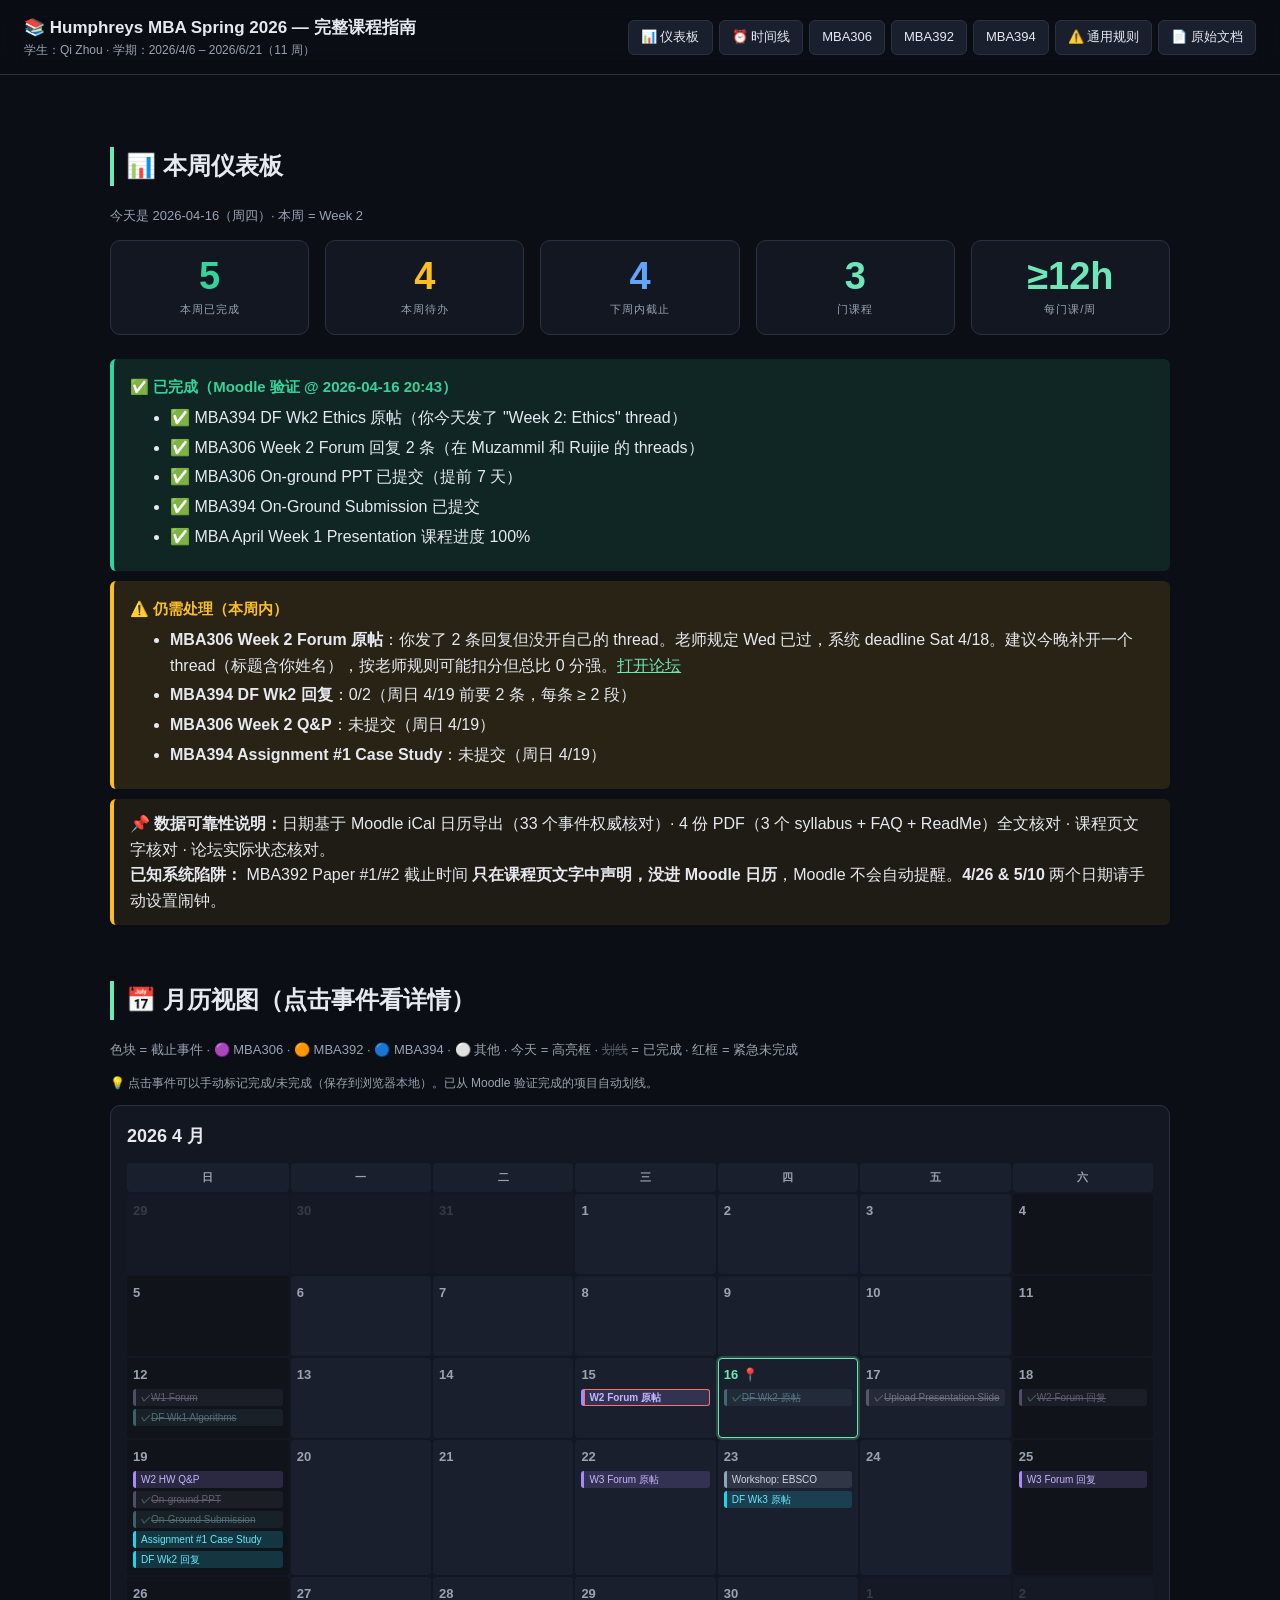
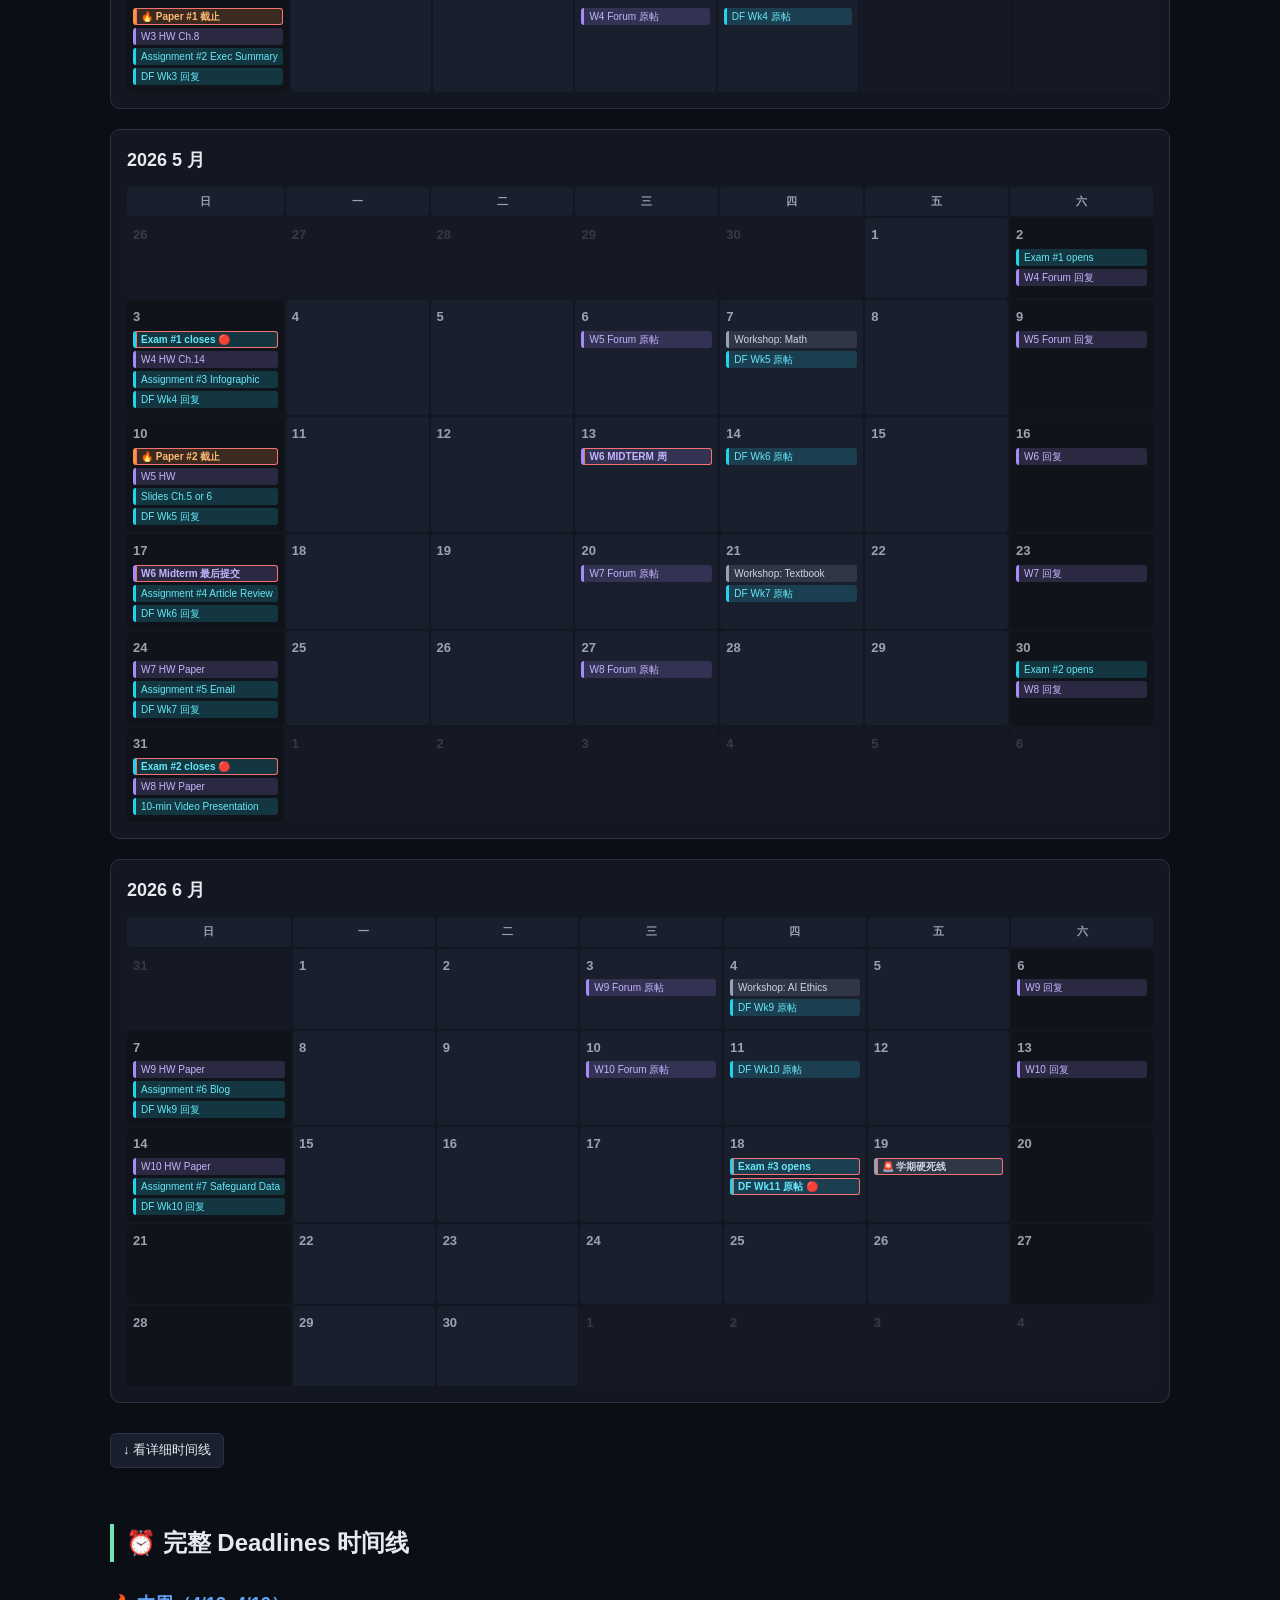
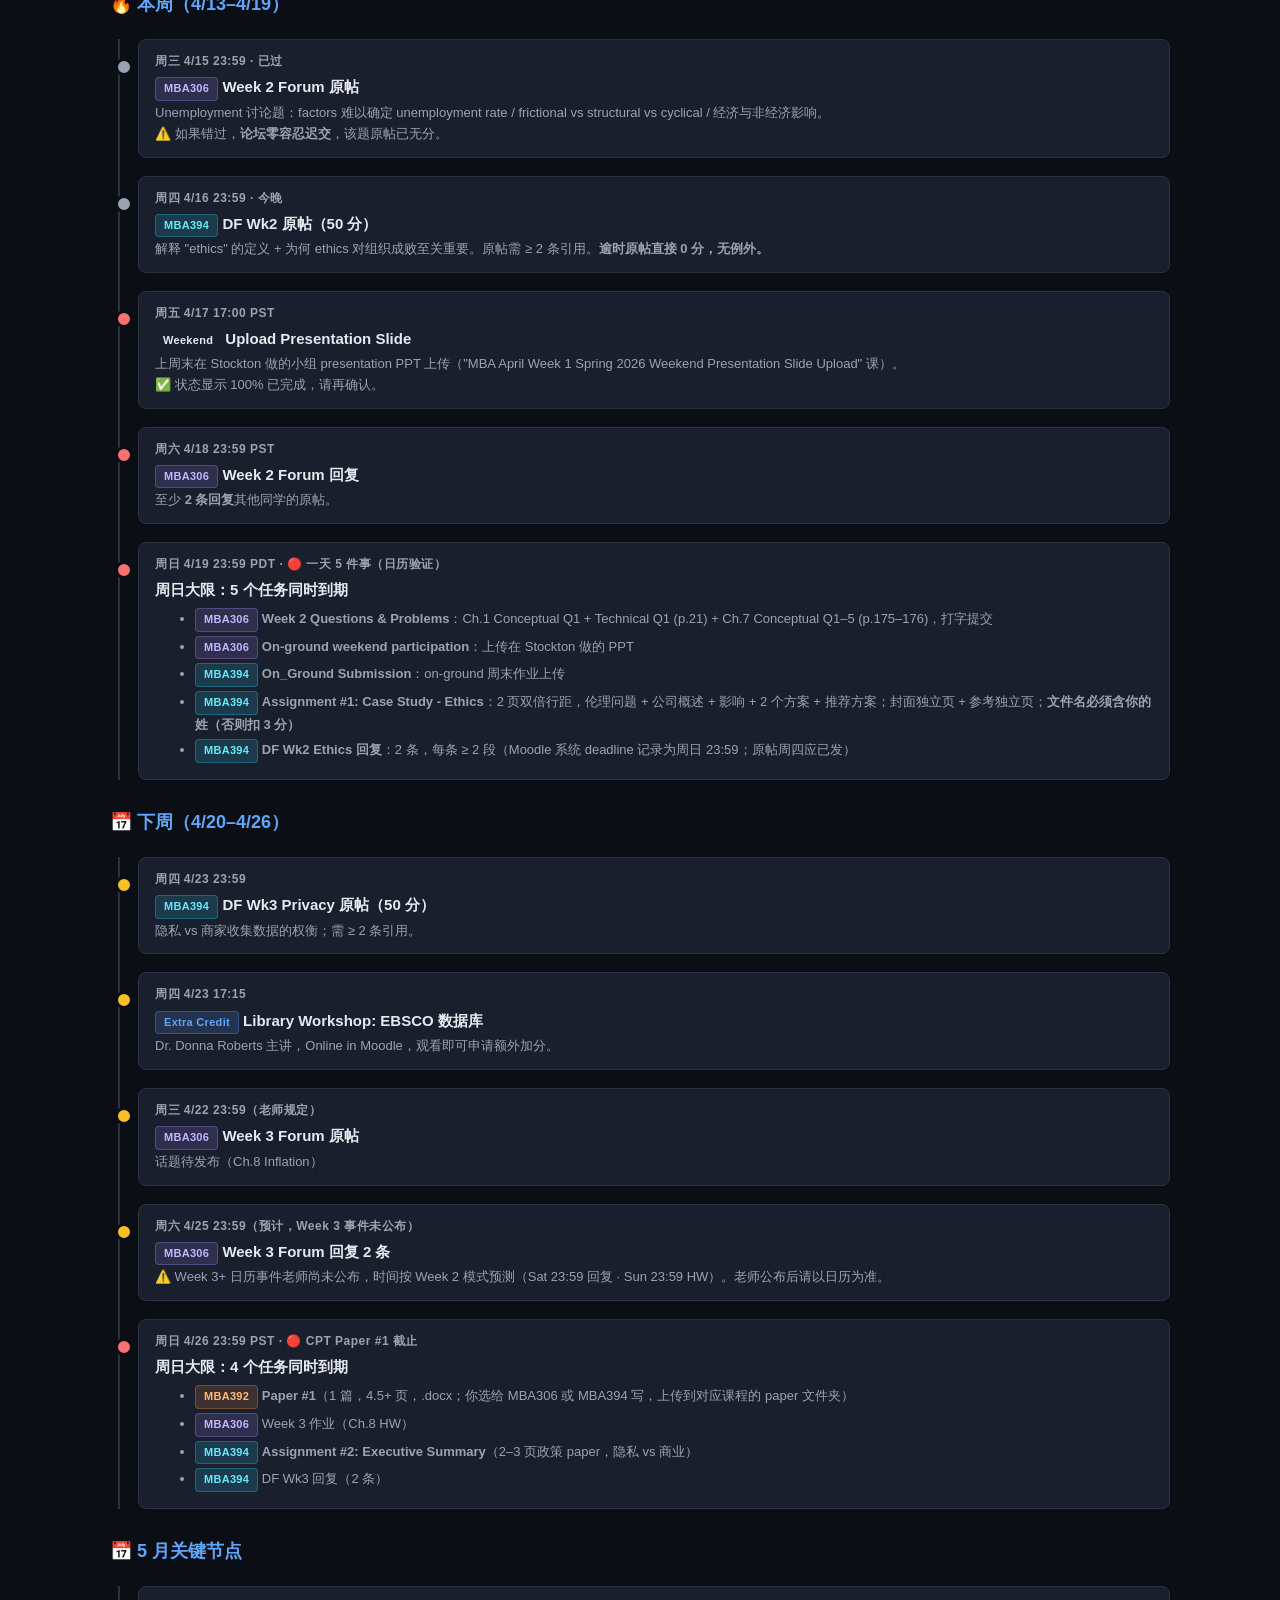
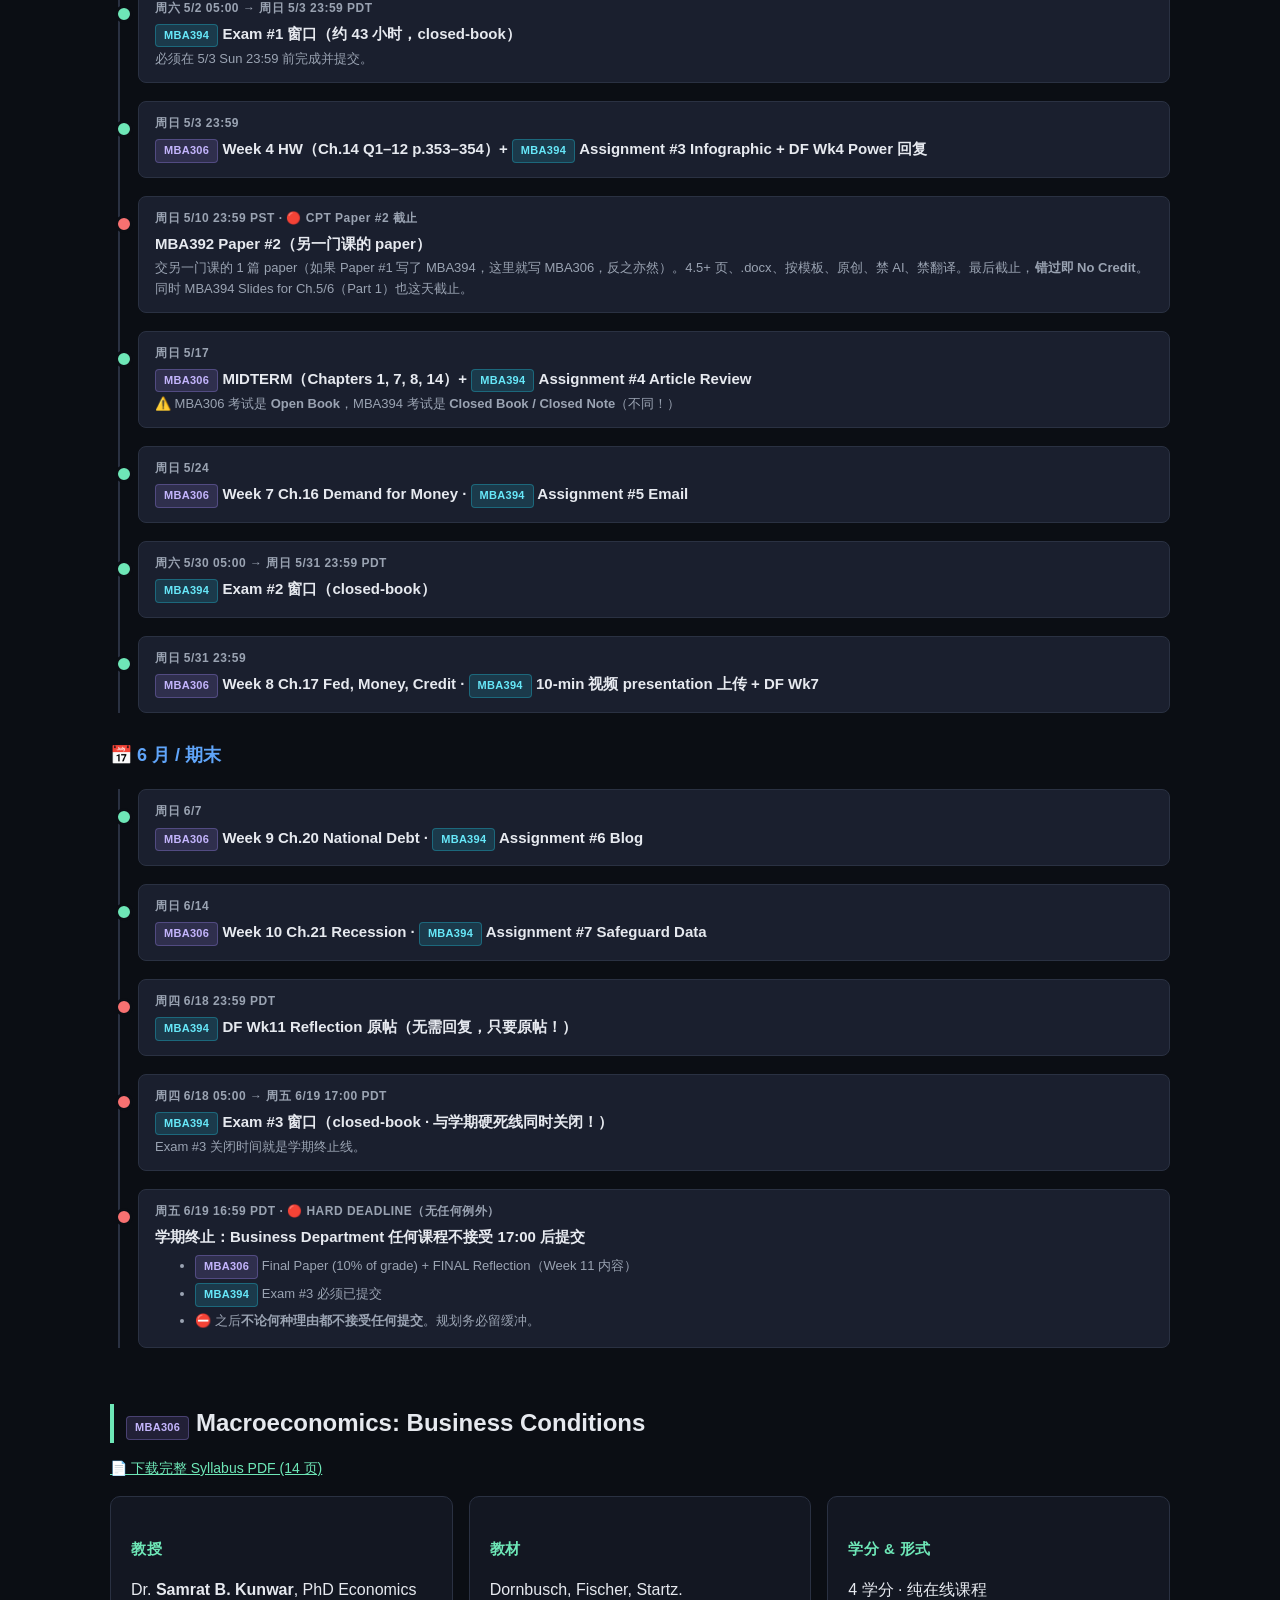
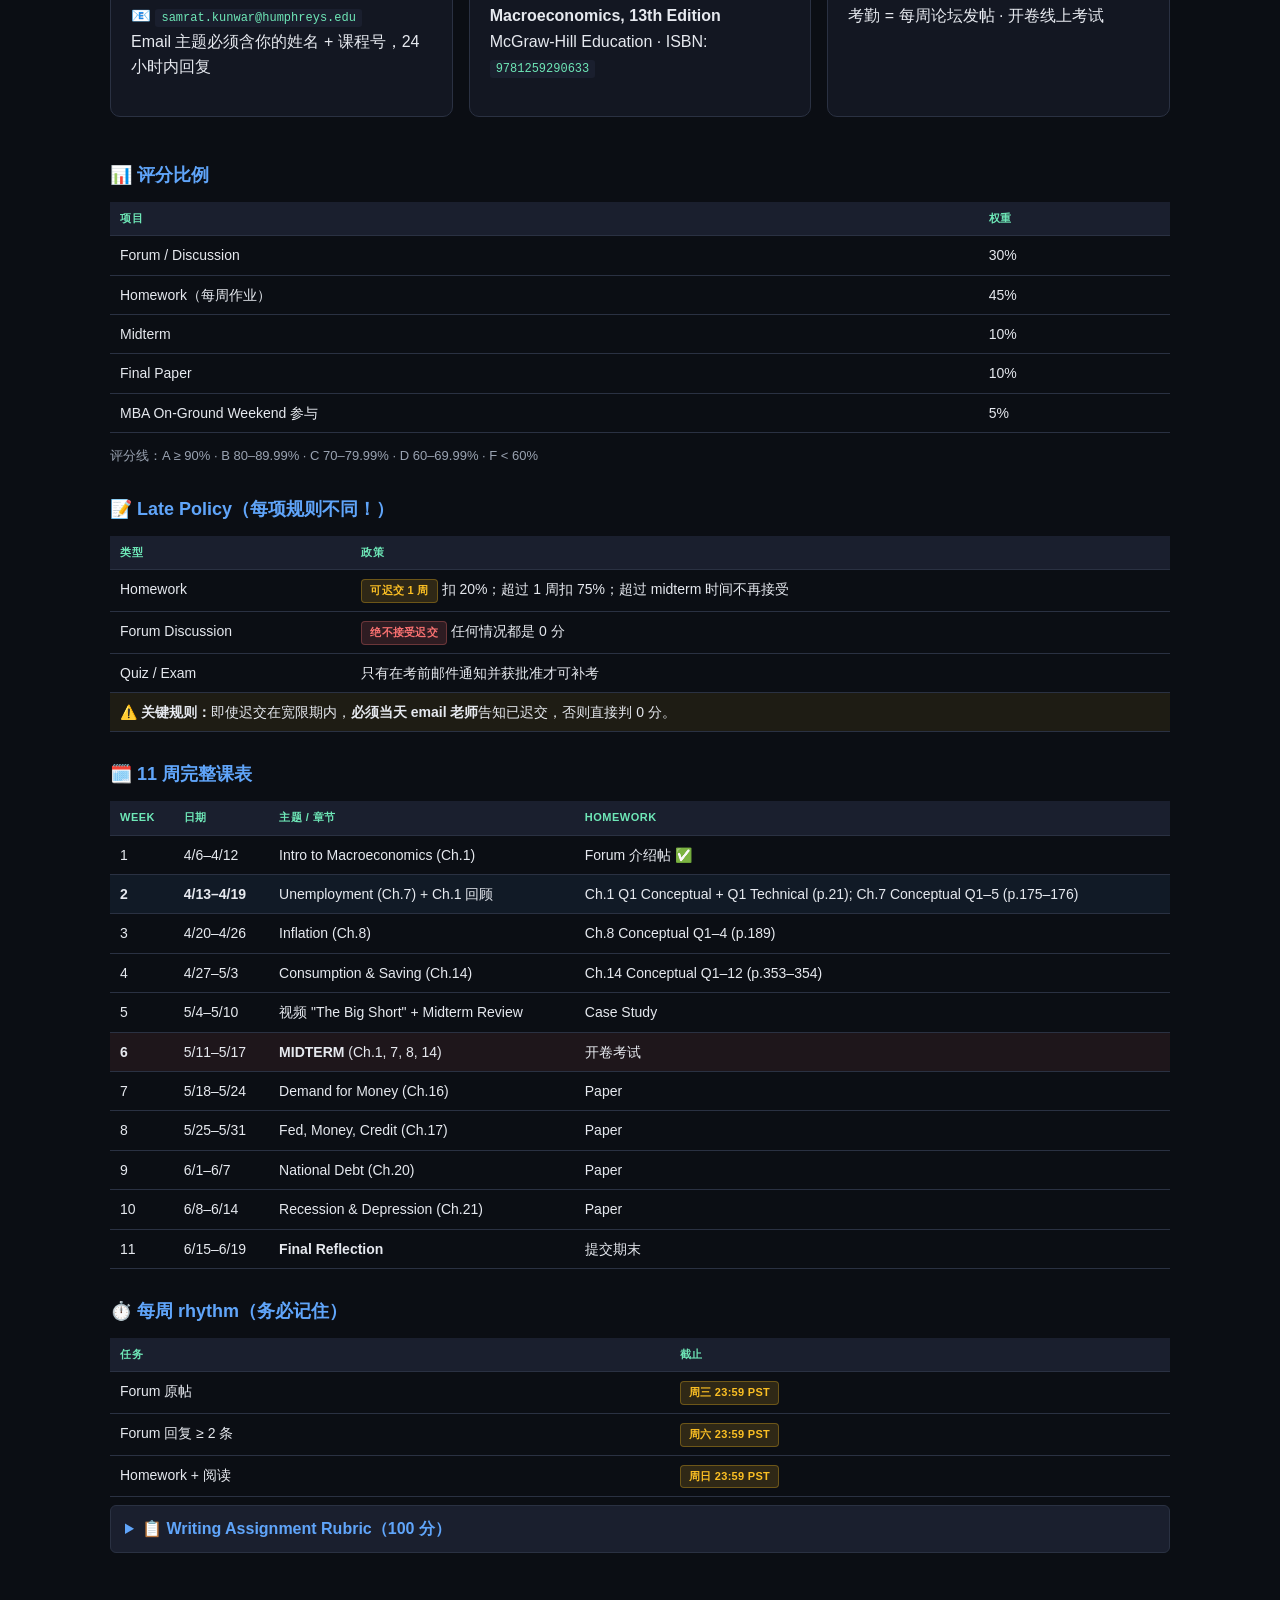
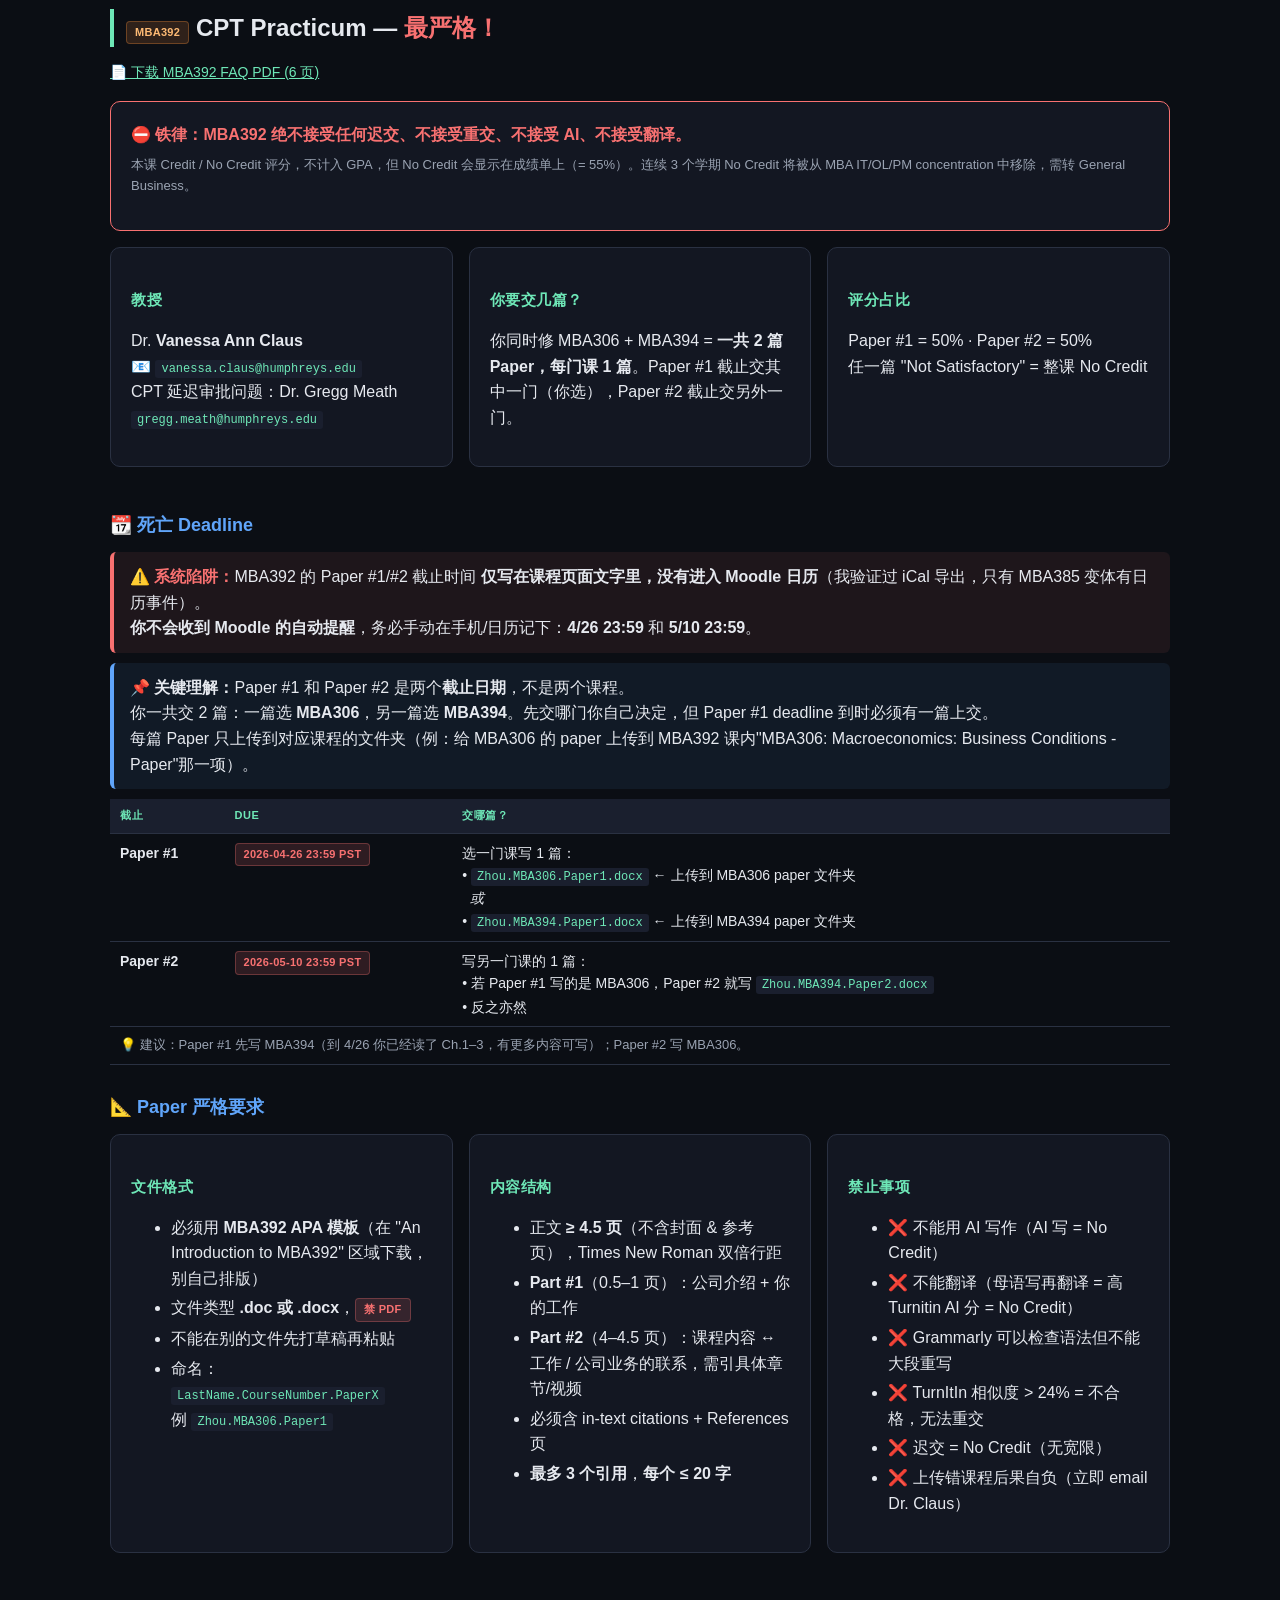
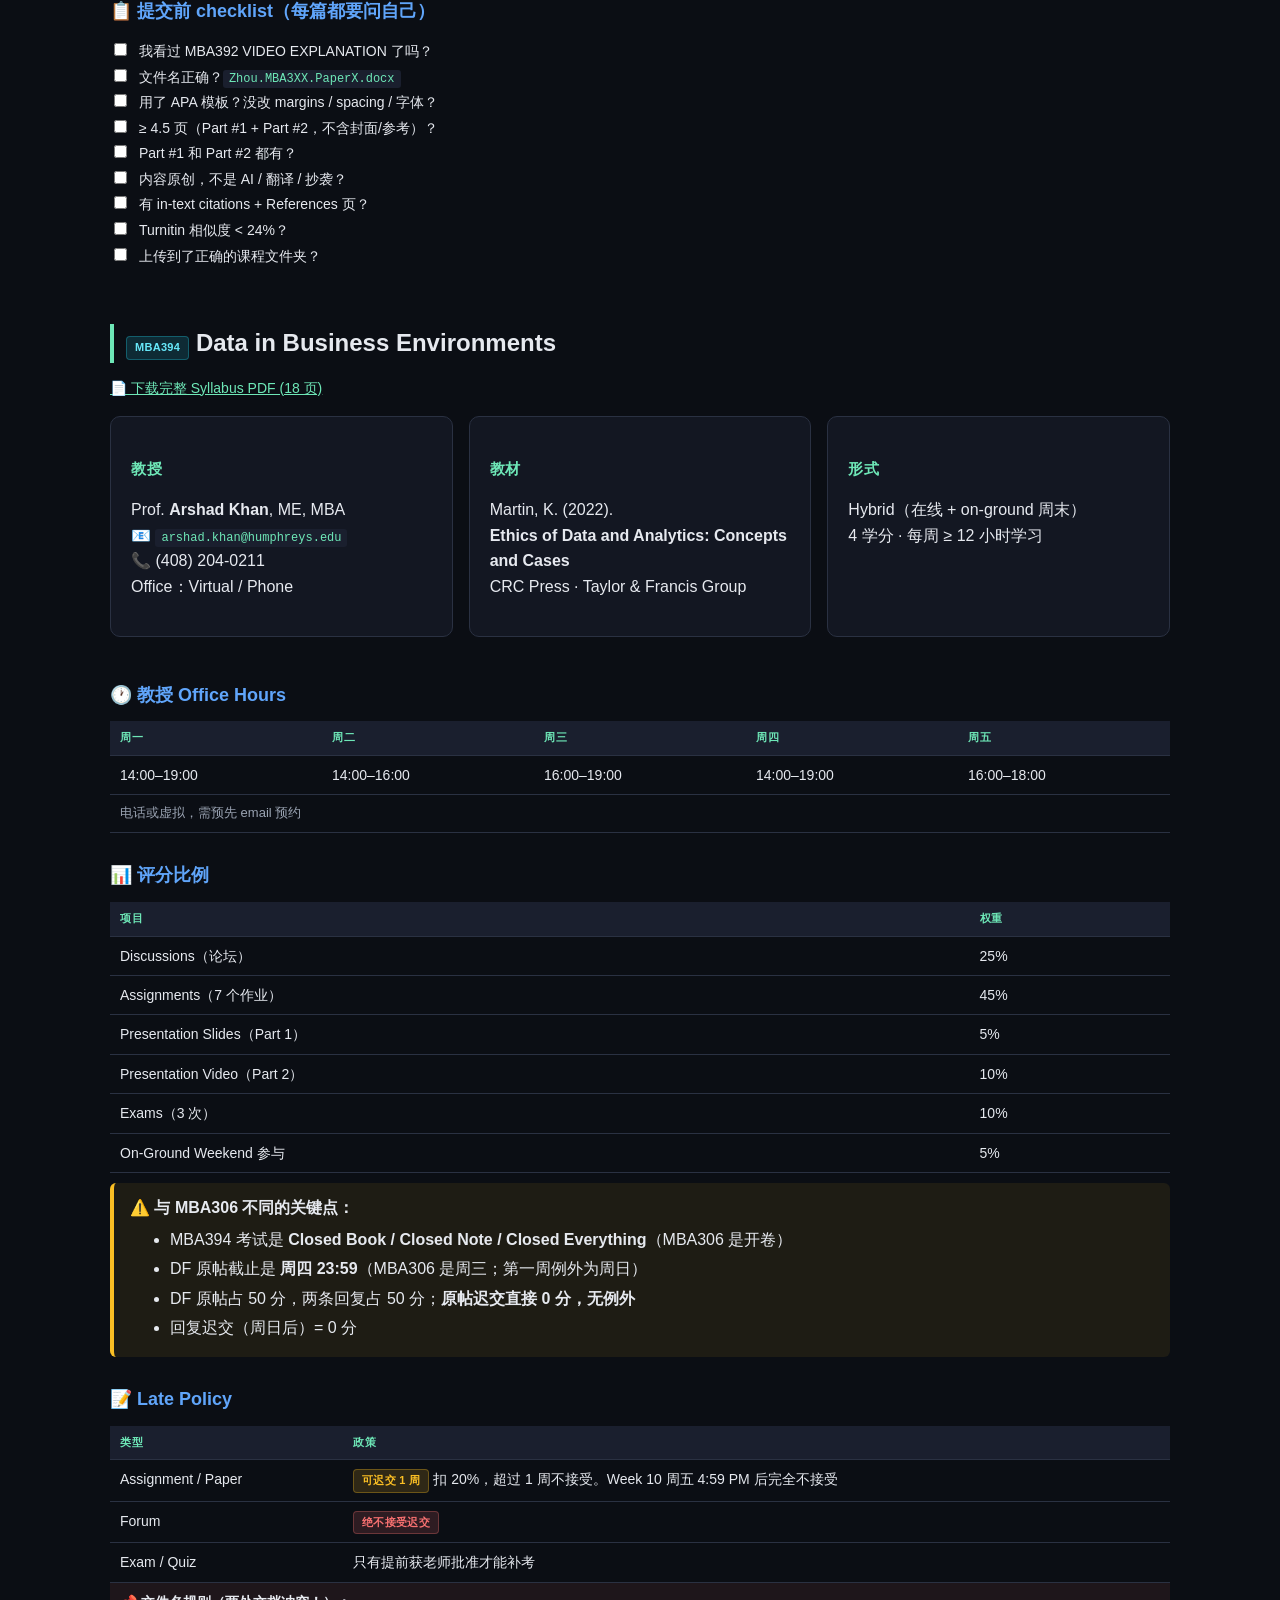
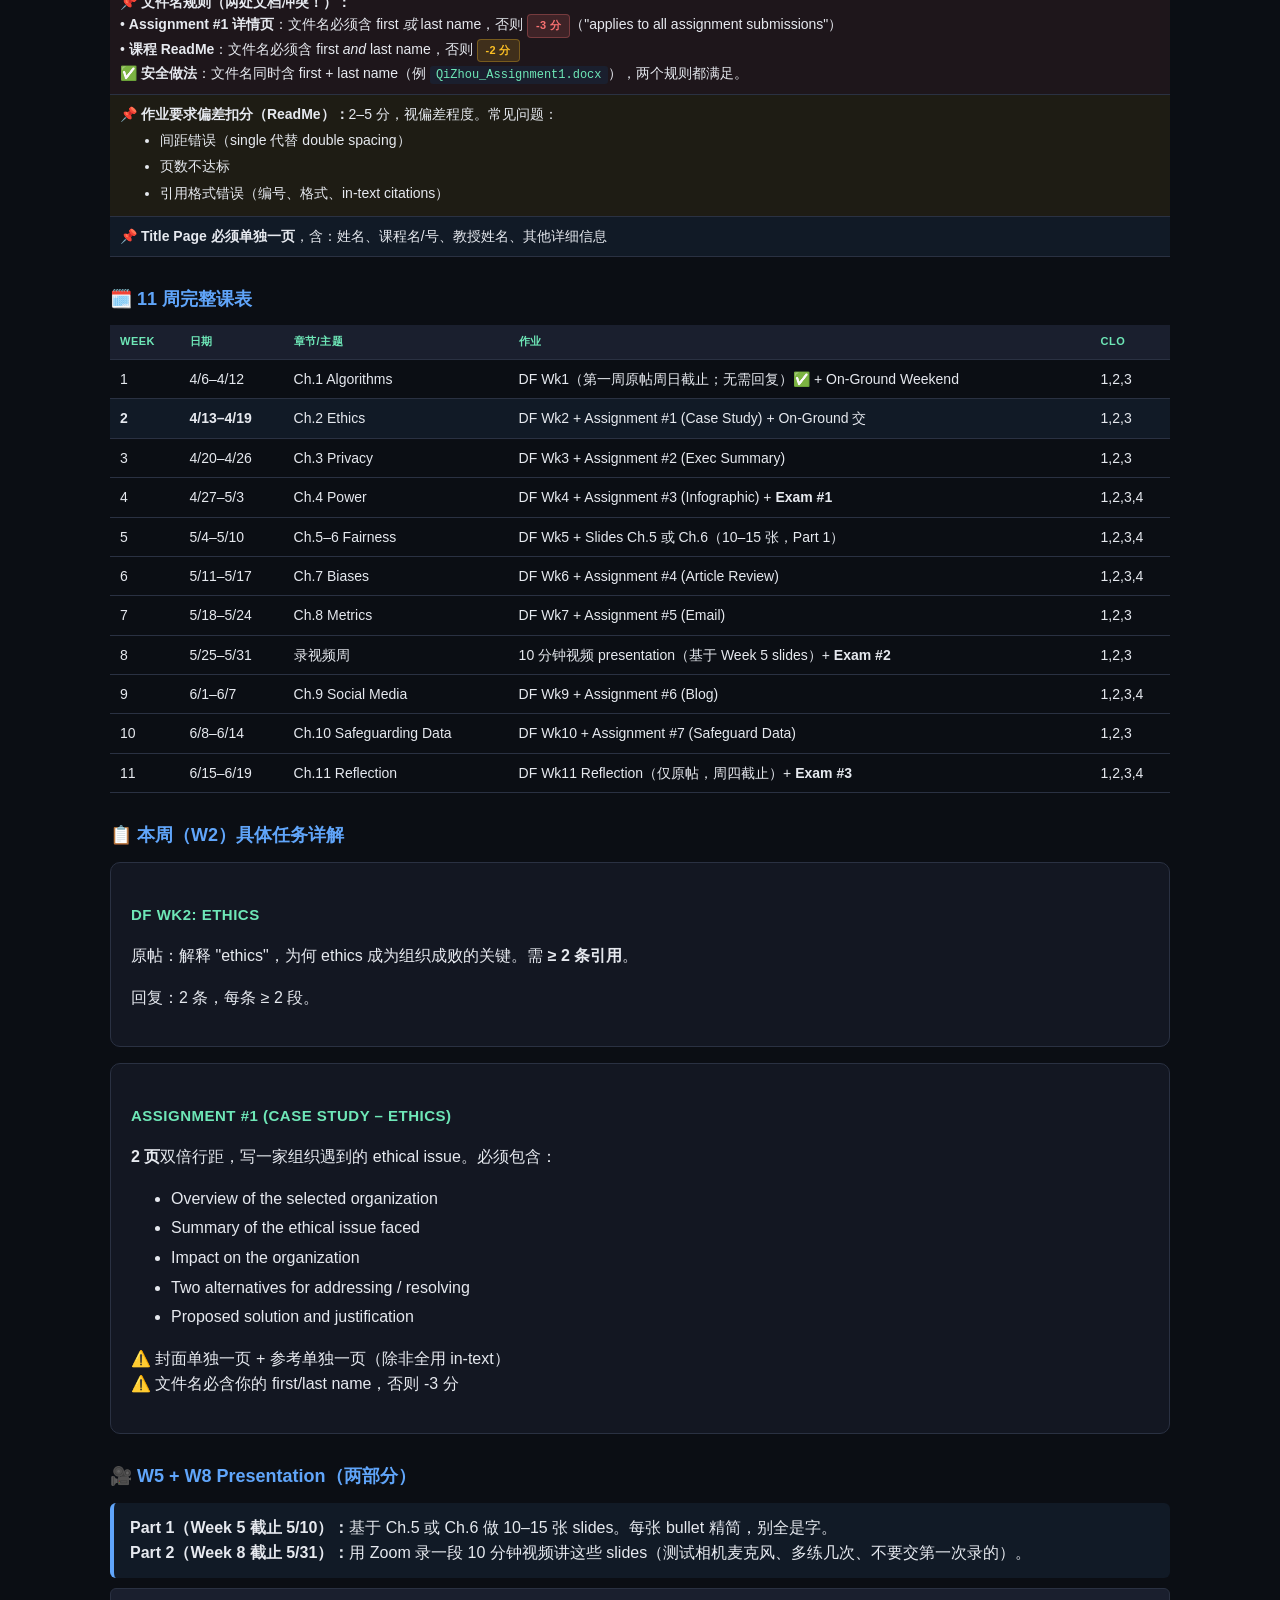
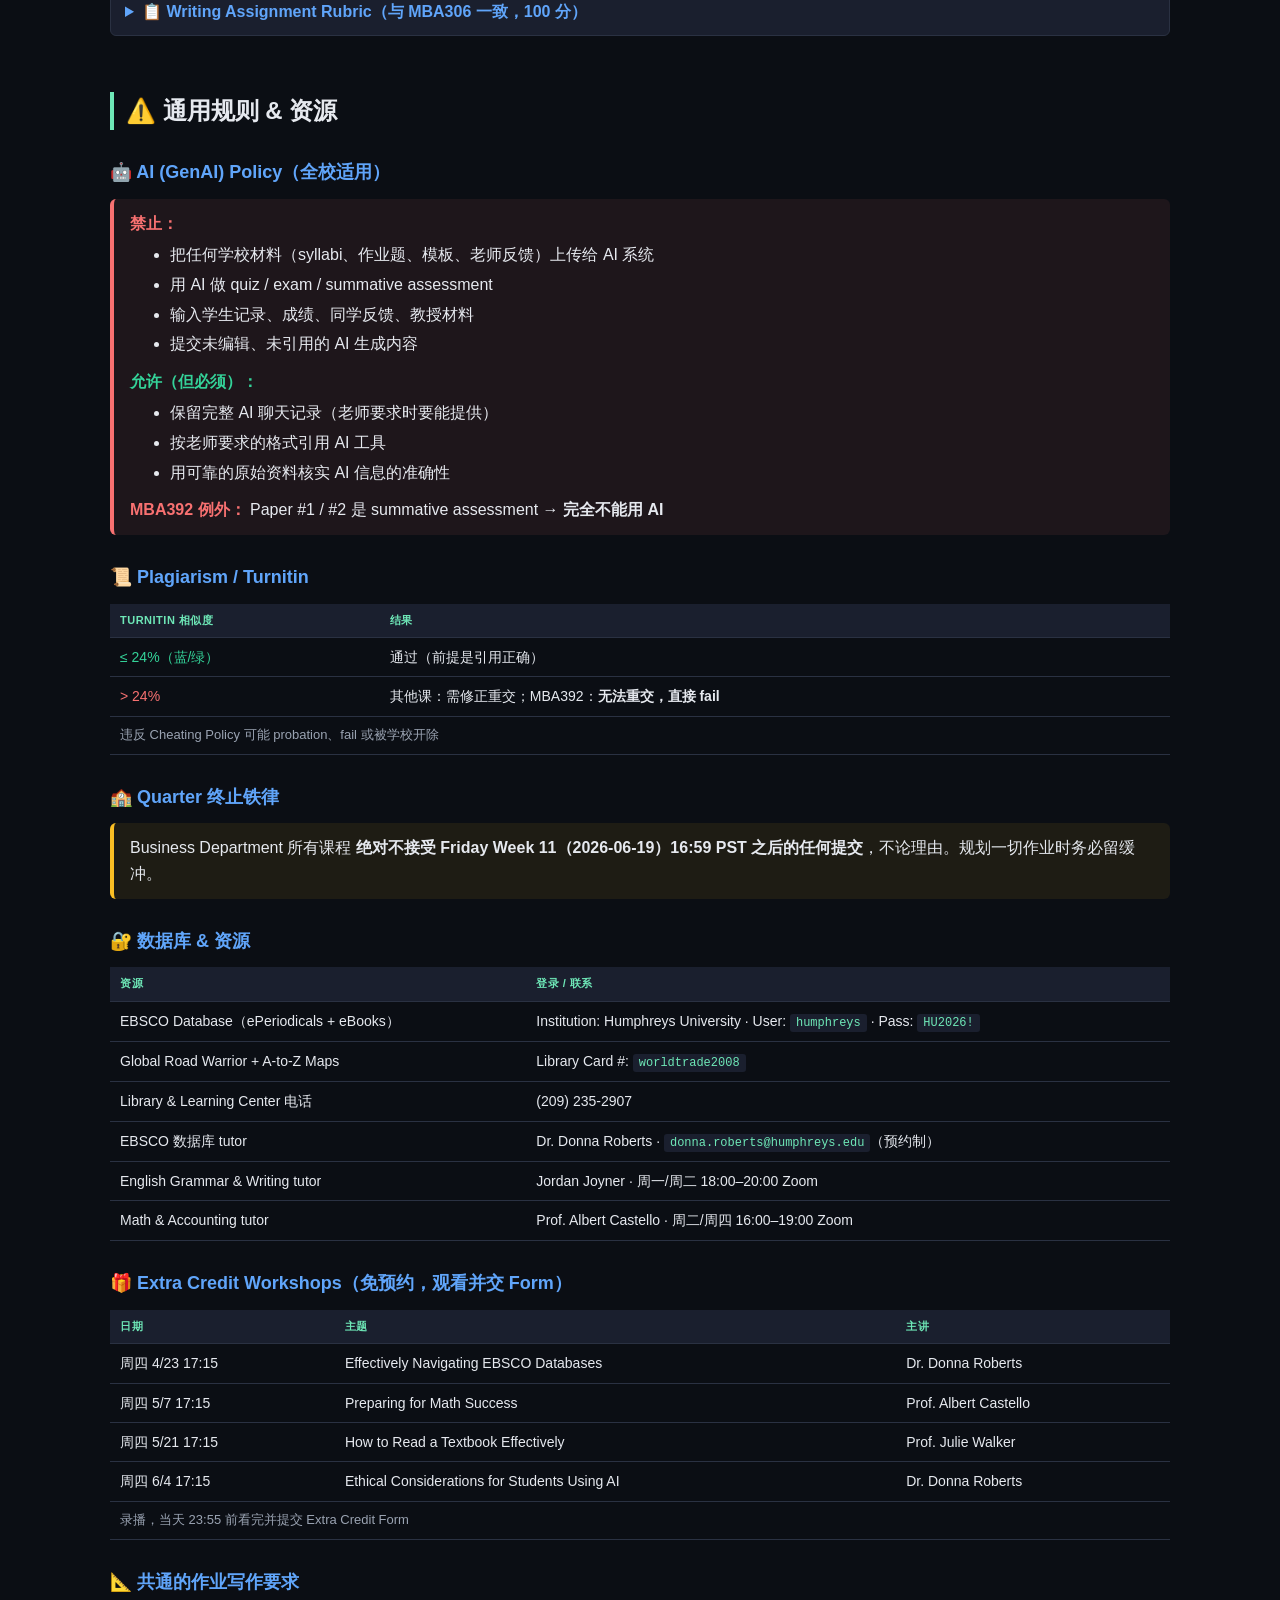
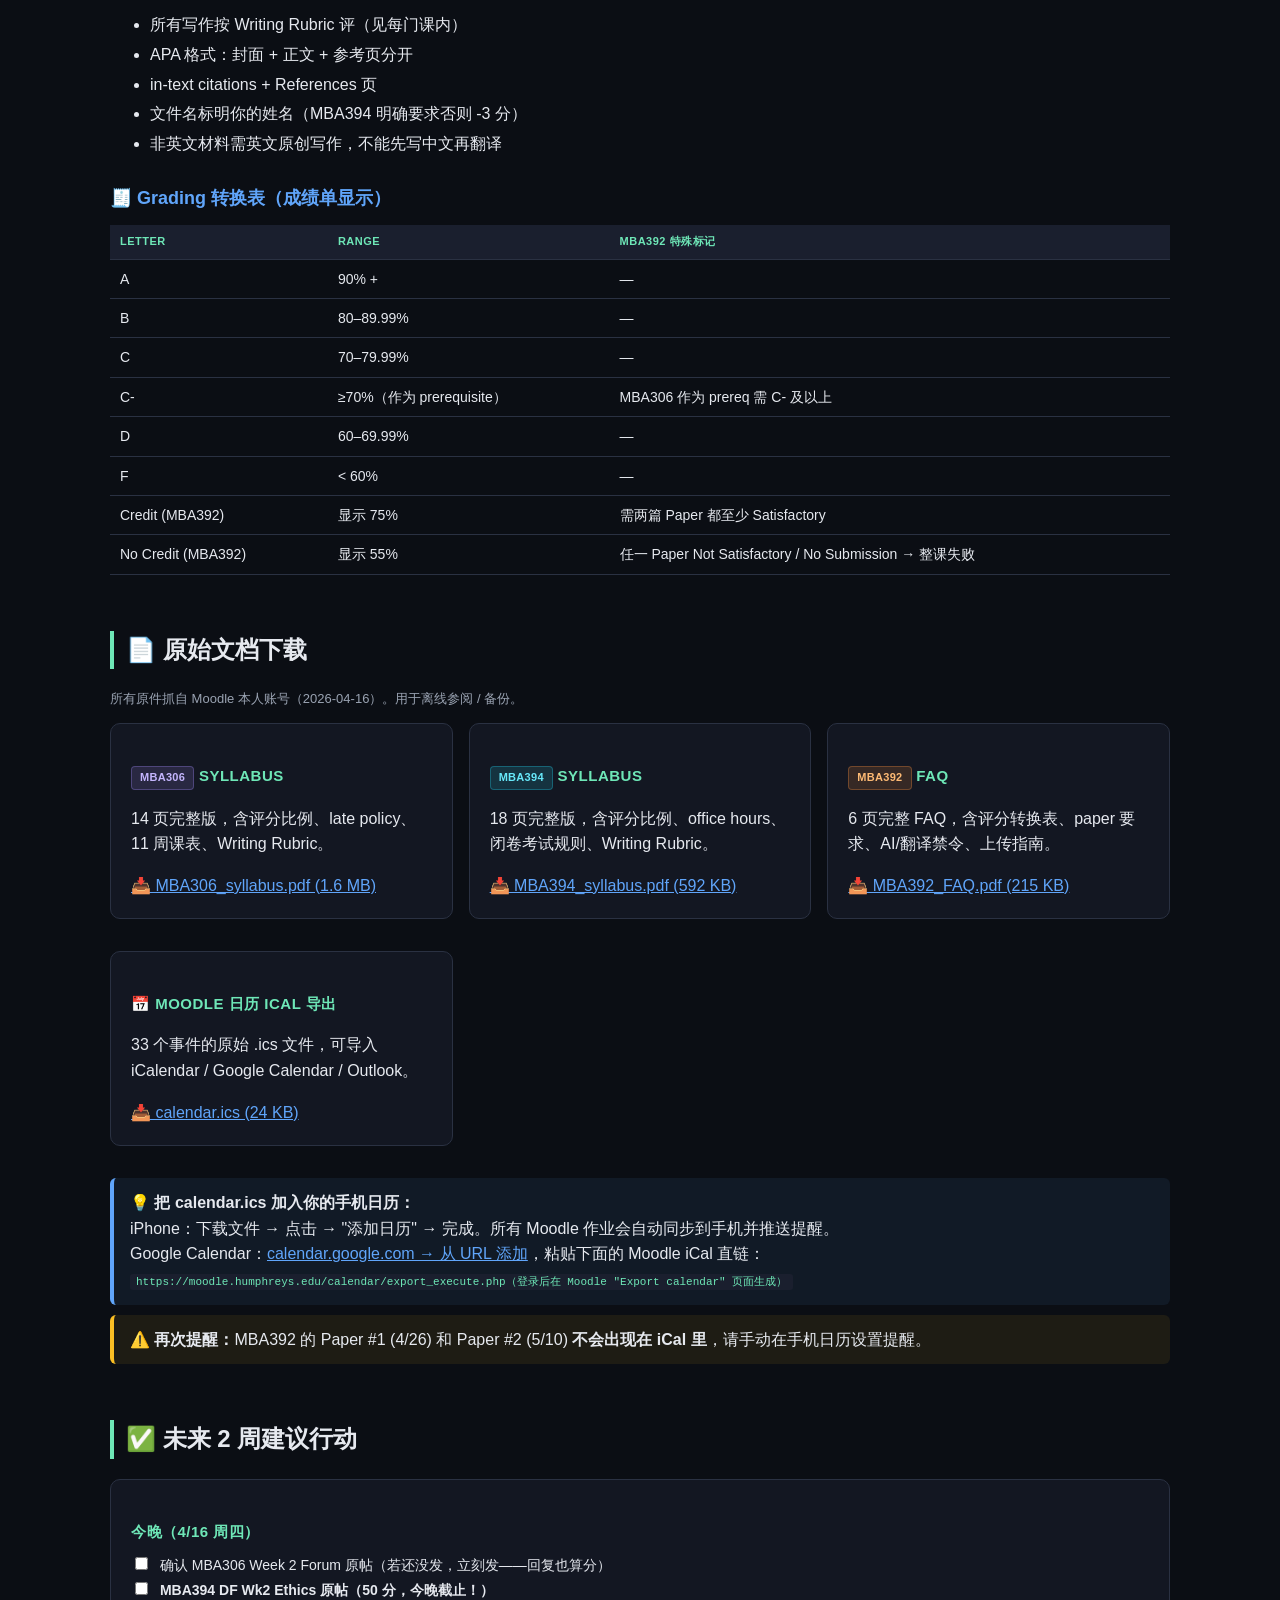
==== index.html @ 027a6495 "Show completed events with strikethrough; click to toggle done state" ====
<!DOCTYPE html>
<html lang="zh-CN">
<head>
<meta charset="UTF-8">
<meta name="viewport" content="width=device-width, initial-scale=1.0">
<title>Humphreys MBA Spring 2026 — 课程完整指南</title>
<style>
  :root{
    --bg:#0b0e14; --panel:#131722; --panel2:#1a1f2e; --line:#2a3142;
    --text:#e6e9ef; --muted:#9aa3b2; --accent:#6ee7b7; --accent2:#60a5fa;
    --warn:#fbbf24; --danger:#f87171; --ok:#34d399;
  }
  *{box-sizing:border-box}
  body{margin:0;font-family:-apple-system,BlinkMacSystemFont,"SF Pro Text","PingFang SC","Microsoft YaHei",sans-serif;background:var(--bg);color:var(--text);line-height:1.6}
  header{position:sticky;top:0;z-index:10;background:rgba(11,14,20,.85);backdrop-filter:blur(12px);border-bottom:1px solid var(--line);padding:14px 24px;display:flex;justify-content:space-between;align-items:center;flex-wrap:wrap;gap:10px}
  header h1{font-size:17px;margin:0;font-weight:600}
  header .meta{font-size:12px;color:var(--muted)}
  nav{display:flex;gap:6px;flex-wrap:wrap}
  nav a{padding:6px 12px;border-radius:6px;background:var(--panel2);color:var(--text);text-decoration:none;font-size:13px;border:1px solid var(--line)}
  nav a:hover{background:var(--accent);color:#0b0e14}
  main{max-width:1100px;margin:0 auto;padding:32px 20px}
  section{margin-bottom:56px}
  h2{font-size:24px;border-left:4px solid var(--accent);padding-left:12px;margin:40px 0 20px}
  h3{font-size:18px;color:var(--accent2);margin:28px 0 12px}
  h4{font-size:15px;color:var(--accent);margin:20px 0 8px;text-transform:uppercase;letter-spacing:.5px}
  .card{background:var(--panel);border:1px solid var(--line);border-radius:10px;padding:20px;margin-bottom:16px}
  .grid{display:grid;grid-template-columns:repeat(auto-fit,minmax(300px,1fr));gap:16px}
  table{width:100%;border-collapse:collapse;font-size:14px;margin:8px 0}
  th,td{text-align:left;padding:8px 10px;border-bottom:1px solid var(--line);vertical-align:top}
  th{background:var(--panel2);color:var(--accent);font-weight:600;text-transform:uppercase;font-size:11px;letter-spacing:.5px}
  tr:hover td{background:rgba(96,165,250,.05)}
  .pill{display:inline-block;padding:2px 8px;border-radius:4px;font-size:11px;font-weight:600;letter-spacing:.3px}
  .pill.urgent{background:rgba(248,113,113,.15);color:var(--danger);border:1px solid rgba(248,113,113,.3)}
  .pill.warn{background:rgba(251,191,36,.15);color:var(--warn);border:1px solid rgba(251,191,36,.3)}
  .pill.ok{background:rgba(52,211,153,.15);color:var(--ok);border:1px solid rgba(52,211,153,.3)}
  .pill.info{background:rgba(96,165,250,.15);color:var(--accent2);border:1px solid rgba(96,165,250,.3)}
  .pill.done{background:rgba(154,163,178,.15);color:var(--muted);border:1px solid var(--line)}
  .pill.mba306{background:rgba(167,139,250,.15);color:#c4b5fd;border:1px solid rgba(167,139,250,.3)}
  .pill.mba392{background:rgba(251,146,60,.15);color:#fdba74;border:1px solid rgba(251,146,60,.3)}
  .pill.mba394{background:rgba(34,211,238,.15);color:#67e8f9;border:1px solid rgba(34,211,238,.3)}
  .alert{background:rgba(248,113,113,.08);border-left:4px solid var(--danger);padding:12px 16px;border-radius:6px;margin:10px 0}
  .alert.warn{background:rgba(251,191,36,.08);border-left-color:var(--warn)}
  .alert.ok{background:rgba(52,211,153,.08);border-left-color:var(--ok)}
  .alert.info{background:rgba(96,165,250,.08);border-left-color:var(--accent2)}
  .muted{color:var(--muted);font-size:13px}
  .big{font-size:38px;font-weight:700;color:var(--accent);margin:0;line-height:1}
  .stat{background:var(--panel);border:1px solid var(--line);border-radius:10px;padding:16px;text-align:center}
  .stat .lbl{font-size:11px;color:var(--muted);text-transform:uppercase;letter-spacing:1px;margin-top:6px}
  ul li{margin:4px 0}
  code{background:var(--panel2);padding:2px 6px;border-radius:3px;font-size:12px;color:var(--accent)}
  details{background:var(--panel2);border:1px solid var(--line);border-radius:6px;padding:10px 14px;margin:6px 0}
  details summary{cursor:pointer;font-weight:600;color:var(--accent2)}
  details[open] summary{margin-bottom:10px}
  .timeline{position:relative;padding-left:28px;margin:20px 0}
  .timeline::before{content:'';position:absolute;left:8px;top:0;bottom:0;width:2px;background:var(--line)}
  .event{position:relative;margin-bottom:18px;padding:12px 16px;background:var(--panel2);border-radius:8px;border:1px solid var(--line)}
  .event::before{content:'';position:absolute;left:-24px;top:18px;width:12px;height:12px;border-radius:50%;background:var(--accent);border:3px solid var(--bg)}
  .event.past::before{background:var(--muted)}
  .event.urgent::before{background:var(--danger)}
  .event.soon::before{background:var(--warn)}
  .event .date{font-size:12px;color:var(--muted);font-weight:600;letter-spacing:.5px}
  .event .title{font-size:15px;font-weight:600;margin:4px 0 2px}
  .event .desc{font-size:13px;color:var(--muted)}
  .chk{font-size:14px}
  .chk input{margin-right:8px}
  .rubric-item{display:flex;justify-content:space-between;padding:6px 0;border-bottom:1px dashed var(--line);font-size:13px}
  footer{text-align:center;color:var(--muted);font-size:12px;padding:24px;border-top:1px solid var(--line);margin-top:40px}
  @media print {body{background:white;color:black} .card{break-inside:avoid}}

  /* Calendar grid */
  .cal-month{background:var(--panel);border:1px solid var(--line);border-radius:10px;padding:16px;margin-bottom:20px}
  .cal-month h4{margin:0 0 12px;color:var(--text);font-size:18px;letter-spacing:0}
  .cal-grid{display:grid;grid-template-columns:repeat(7,1fr);gap:2px;font-size:12px}
  .cal-head{text-align:center;padding:6px 4px;font-weight:600;color:var(--muted);font-size:11px;text-transform:uppercase;background:var(--panel2);border-radius:4px}
  .cal-day{background:var(--panel2);border-radius:4px;padding:6px 5px;min-height:80px;border:1px solid transparent;position:relative}
  .cal-day.outside{opacity:.25}
  .cal-day.today{border-color:var(--accent);box-shadow:0 0 0 2px rgba(110,231,183,.25)}
  .cal-day.weekend{background:#10131a}
  .cal-day .dnum{font-weight:700;color:var(--muted);font-size:13px}
  .cal-day.today .dnum{color:var(--accent)}
  .cal-evt{display:block;margin-top:3px;padding:2px 5px;border-radius:3px;font-size:10px;line-height:1.3;cursor:pointer;overflow:hidden;text-overflow:ellipsis;white-space:nowrap;transition:all .15s}
  .cal-evt:hover{transform:translateX(2px);white-space:normal;z-index:5;position:relative}
  .cal-evt.m306{background:rgba(167,139,250,.18);color:#c4b5fd;border-left:3px solid #a78bfa}
  .cal-evt.m392{background:rgba(251,146,60,.18);color:#fdba74;border-left:3px solid #fb923c}
  .cal-evt.m394{background:rgba(34,211,238,.18);color:#67e8f9;border-left:3px solid #22d3ee}
  .cal-evt.gen{background:rgba(154,163,178,.18);color:#cbd5e1;border-left:3px solid #94a3b8}
  .cal-evt.urgent{box-shadow:0 0 0 1px var(--danger) inset;font-weight:700}
  .cal-evt.done{text-decoration:line-through;opacity:.45;filter:saturate(.4)}
  .cal-evt.done::before{content:'✓ ';color:var(--ok);font-weight:700;text-decoration:none;display:inline-block}
  .cal-modal{display:none;position:fixed;inset:0;background:rgba(0,0,0,.7);z-index:100;align-items:center;justify-content:center;padding:20px}
  .cal-modal.show{display:flex}
  .cal-modal-inner{background:var(--panel);border:1px solid var(--line);border-radius:10px;padding:24px;max-width:500px;width:100%;max-height:80vh;overflow:auto}
  .cal-modal-close{float:right;cursor:pointer;color:var(--muted);font-size:20px;border:none;background:none}
  @media (max-width:768px){
    .cal-day{min-height:55px;padding:3px 2px}
    .cal-evt{font-size:9px;padding:1px 3px}
  }
</style>
</head>
<body>
<header>
  <div>
    <h1>📚 Humphreys MBA Spring 2026 — 完整课程指南</h1>
    <div class="meta">学生：Qi Zhou · 学期：2026/4/6 – 2026/6/21（11 周）</div>
  </div>
  <nav>
    <a href="#dash">📊 仪表板</a>
    <a href="#timeline">⏰ 时间线</a>
    <a href="#mba306">MBA306</a>
    <a href="#mba392">MBA392</a>
    <a href="#mba394">MBA394</a>
    <a href="#policy">⚠️ 通用规则</a>
    <a href="#downloads">📄 原始文档</a>
  </nav>
</header>

<main>

<section id="dash">
  <h2>📊 本周仪表板</h2>
  <p class="muted">今天是 2026-04-16（周四）· 本周 = Week 2</p>
  <div class="grid" style="grid-template-columns:repeat(auto-fit,minmax(160px,1fr))">
    <div class="stat"><p class="big" style="color:var(--ok)">5</p><div class="lbl">本周已完成</div></div>
    <div class="stat"><p class="big" style="color:var(--warn)">4</p><div class="lbl">本周待办</div></div>
    <div class="stat"><p class="big" style="color:var(--accent2)">4</p><div class="lbl">下周内截止</div></div>
    <div class="stat"><p class="big">3</p><div class="lbl">门课程</div></div>
    <div class="stat"><p class="big">≥12h</p><div class="lbl">每门课/周</div></div>
  </div>

  <div class="alert" style="margin-top:24px;border-left-color:var(--ok);background:rgba(52,211,153,.12);padding:16px">
    <div style="font-size:15px;color:var(--ok);font-weight:700">✅ 已完成（Moodle 验证 @ 2026-04-16 20:43）</div>
    <ul style="margin:6px 0">
      <li>✅ MBA394 DF Wk2 Ethics 原帖（你今天发了 "Week 2: Ethics" thread）</li>
      <li>✅ MBA306 Week 2 Forum 回复 2 条（在 Muzammil 和 Ruijie 的 threads）</li>
      <li>✅ MBA306 On-ground PPT 已提交（提前 7 天）</li>
      <li>✅ MBA394 On-Ground Submission 已提交</li>
      <li>✅ MBA April Week 1 Presentation 课程进度 100%</li>
    </ul>
  </div>
  <div class="alert" style="border-left-color:var(--warn);background:rgba(251,191,36,.12);padding:16px">
    <div style="font-size:15px;color:var(--warn);font-weight:700">⚠️ 仍需处理（本周内）</div>
    <ul style="margin:6px 0">
      <li><strong>MBA306 Week 2 Forum 原帖</strong>：你发了 2 条回复但没开自己的 thread。老师规定 Wed 已过，系统 deadline Sat 4/18。建议今晚补开一个 thread（标题含你姓名），按老师规则可能扣分但总比 0 分强。<a href="https://moodle.humphreys.edu/mod/forum/view.php?id=366035" target="_blank" style="color:var(--accent)">打开论坛</a></li>
      <li><strong>MBA394 DF Wk2 回复</strong>：0/2（周日 4/19 前要 2 条，每条 ≥ 2 段）</li>
      <li><strong>MBA306 Week 2 Q&P</strong>：未提交（周日 4/19）</li>
      <li><strong>MBA394 Assignment #1 Case Study</strong>：未提交（周日 4/19）</li>
    </ul>
  </div>
  <div class="alert warn">
    <strong>📌 数据可靠性说明：</strong>日期基于 Moodle iCal 日历导出（33 个事件权威核对）· 4 份 PDF（3 个 syllabus + FAQ + ReadMe）全文核对 · 课程页文字核对 · 论坛实际状态核对。<br>
    <strong>已知系统陷阱：</strong> MBA392 Paper #1/#2 截止时间 <strong>只在课程页文字中声明，没进 Moodle 日历</strong>，Moodle 不会自动提醒。<strong>4/26 & 5/10</strong> 两个日期请手动设置闹钟。
  </div>
</section>

<section id="calendar">
  <h2>📅 月历视图（点击事件看详情）</h2>
  <p class="muted">色块 = 截止事件 · 🟣 MBA306 · 🟠 MBA392 · 🔵 MBA394 · ⚪ 其他 · 今天 = 高亮框 · <span style="text-decoration:line-through;opacity:.5">划线</span> = 已完成 · 红框 = 紧急未完成</p>
  <p class="muted" style="font-size:12px">💡 点击事件可以手动标记完成/未完成（保存到浏览器本地）。已从 Moodle 验证完成的项目自动划线。</p>
  <div id="month-grid"></div>
  <nav><a href="#timeline" style="margin-top:10px;display:inline-block">↓ 看详细时间线</a></nav>
</section>

<section id="timeline">
  <h2>⏰ 完整 Deadlines 时间线</h2>

  <h3>🔥 本周（4/13–4/19）</h3>
  <div class="timeline">
    <div class="event past">
      <div class="date">周三 4/15 23:59 · 已过</div>
      <div class="title"><span class="pill mba306">MBA306</span> Week 2 Forum 原帖</div>
      <div class="desc">Unemployment 讨论题：factors 难以确定 unemployment rate / frictional vs structural vs cyclical / 经济与非经济影响。<br>⚠️ 如果错过，<strong>论坛零容忍迟交</strong>，该题原帖已无分。</div>
    </div>
    <div class="event past">
      <div class="date">周四 4/16 23:59 · 今晚</div>
      <div class="title"><span class="pill mba394">MBA394</span> DF Wk2 原帖（50 分）</div>
      <div class="desc">解释 "ethics" 的定义 + 为何 ethics 对组织成败至关重要。原帖需 ≥ 2 条引用。<strong>逾时原帖直接 0 分，无例外。</strong></div>
    </div>
    <div class="event urgent">
      <div class="date">周五 4/17 17:00 PST</div>
      <div class="title"><span class="pill">Weekend</span> Upload Presentation Slide</div>
      <div class="desc">上周末在 Stockton 做的小组 presentation PPT 上传（"MBA April Week 1 Spring 2026 Weekend Presentation Slide Upload" 课）。<br>✅ 状态显示 100% 已完成，请再确认。</div>
    </div>
    <div class="event urgent">
      <div class="date">周六 4/18 23:59 PST</div>
      <div class="title"><span class="pill mba306">MBA306</span> Week 2 Forum 回复</div>
      <div class="desc">至少 <strong>2 条回复</strong>其他同学的原帖。</div>
    </div>
    <div class="event urgent">
      <div class="date">周日 4/19 23:59 PDT · 🔴 一天 <strong>5 件事</strong>（日历验证）</div>
      <div class="title">周日大限：5 个任务同时到期</div>
      <div class="desc">
        <ul style="margin:6px 0 0">
          <li><span class="pill mba306">MBA306</span> <strong>Week 2 Questions & Problems</strong>：Ch.1 Conceptual Q1 + Technical Q1 (p.21) + Ch.7 Conceptual Q1–5 (p.175–176)，打字提交</li>
          <li><span class="pill mba306">MBA306</span> <strong>On-ground weekend participation</strong>：上传在 Stockton 做的 PPT</li>
          <li><span class="pill mba394">MBA394</span> <strong>On_Ground Submission</strong>：on-ground 周末作业上传</li>
          <li><span class="pill mba394">MBA394</span> <strong>Assignment #1: Case Study - Ethics</strong>：2 页双倍行距，伦理问题 + 公司概述 + 影响 + 2 个方案 + 推荐方案；封面独立页 + 参考独立页；<strong>文件名必须含你的姓（否则扣 3 分）</strong></li>
          <li><span class="pill mba394">MBA394</span> <strong>DF Wk2 Ethics 回复</strong>：2 条，每条 ≥ 2 段（Moodle 系统 deadline 记录为周日 23:59；原帖周四应已发）</li>
        </ul>
      </div>
    </div>
  </div>

  <h3>📅 下周（4/20–4/26）</h3>
  <div class="timeline">
    <div class="event soon">
      <div class="date">周四 4/23 23:59</div>
      <div class="title"><span class="pill mba394">MBA394</span> DF Wk3 Privacy 原帖（50 分）</div>
      <div class="desc">隐私 vs 商家收集数据的权衡；需 ≥ 2 条引用。</div>
    </div>
    <div class="event soon">
      <div class="date">周四 4/23 17:15</div>
      <div class="title"><span class="pill info">Extra Credit</span> Library Workshop: EBSCO 数据库</div>
      <div class="desc">Dr. Donna Roberts 主讲，Online in Moodle，观看即可申请额外加分。</div>
    </div>
    <div class="event soon">
      <div class="date">周三 4/22 23:59（老师规定）</div>
      <div class="title"><span class="pill mba306">MBA306</span> Week 3 Forum 原帖</div>
      <div class="desc">话题待发布（Ch.8 Inflation）</div>
    </div>
    <div class="event soon">
      <div class="date">周六 4/25 23:59（预计，Week 3 事件未公布）</div>
      <div class="title"><span class="pill mba306">MBA306</span> Week 3 Forum 回复 2 条</div>
      <div class="desc">⚠️ Week 3+ 日历事件老师尚未公布，时间按 Week 2 模式预测（Sat 23:59 回复 · Sun 23:59 HW）。老师公布后请以日历为准。</div>
    </div>
    <div class="event urgent">
      <div class="date">周日 4/26 23:59 PST · 🔴 CPT Paper #1 截止</div>
      <div class="title">周日大限：4 个任务同时到期</div>
      <div class="desc">
        <ul style="margin:6px 0 0">
          <li><span class="pill mba392">MBA392</span> <strong>Paper #1</strong>（1 篇，4.5+ 页，.docx；你选给 MBA306 或 MBA394 写，上传到对应课程的 paper 文件夹）</li>
          <li><span class="pill mba306">MBA306</span> Week 3 作业（Ch.8 HW）</li>
          <li><span class="pill mba394">MBA394</span> <strong>Assignment #2: Executive Summary</strong>（2–3 页政策 paper，隐私 vs 商业）</li>
          <li><span class="pill mba394">MBA394</span> DF Wk3 回复（2 条）</li>
        </ul>
      </div>
    </div>
  </div>

  <h3>📅 5 月关键节点</h3>
  <div class="timeline">
    <div class="event">
      <div class="date">周六 5/2 05:00 → 周日 5/3 23:59 PDT</div>
      <div class="title"><span class="pill mba394">MBA394</span> <strong>Exam #1 窗口</strong>（约 43 小时，closed-book）</div>
      <div class="desc">必须在 5/3 Sun 23:59 前完成并提交。</div>
    </div>
    <div class="event">
      <div class="date">周日 5/3 23:59</div>
      <div class="title"><span class="pill mba306">MBA306</span> Week 4 HW（Ch.14 Q1–12 p.353–354）+ <span class="pill mba394">MBA394</span> Assignment #3 Infographic + DF Wk4 Power 回复</div>
    </div>
    <div class="event urgent">
      <div class="date">周日 5/10 23:59 PST · 🔴 CPT Paper #2 截止</div>
      <div class="title">MBA392 Paper #2（另一门课的 paper）</div>
      <div class="desc">交另一门课的 1 篇 paper（如果 Paper #1 写了 MBA394，这里就写 MBA306，反之亦然）。4.5+ 页、.docx、按模板、原创、禁 AI、禁翻译。最后截止，<strong>错过即 No Credit</strong>。同时 MBA394 Slides for Ch.5/6（Part 1）也这天截止。</div>
    </div>
    <div class="event">
      <div class="date">周日 5/17</div>
      <div class="title"><span class="pill mba306">MBA306</span> <strong>MIDTERM</strong>（Chapters 1, 7, 8, 14）+ <span class="pill mba394">MBA394</span> Assignment #4 Article Review</div>
      <div class="desc">⚠️ MBA306 考试是 <strong>Open Book</strong>，MBA394 考试是 <strong>Closed Book / Closed Note</strong>（不同！）</div>
    </div>
    <div class="event">
      <div class="date">周日 5/24</div>
      <div class="title"><span class="pill mba306">MBA306</span> Week 7 Ch.16 Demand for Money · <span class="pill mba394">MBA394</span> Assignment #5 Email</div>
    </div>
    <div class="event">
      <div class="date">周六 5/30 05:00 → 周日 5/31 23:59 PDT</div>
      <div class="title"><span class="pill mba394">MBA394</span> <strong>Exam #2 窗口</strong>（closed-book）</div>
    </div>
    <div class="event">
      <div class="date">周日 5/31 23:59</div>
      <div class="title"><span class="pill mba306">MBA306</span> Week 8 Ch.17 Fed, Money, Credit · <span class="pill mba394">MBA394</span> 10-min 视频 presentation 上传 + DF Wk7</div>
    </div>
  </div>

  <h3>📅 6 月 / 期末</h3>
  <div class="timeline">
    <div class="event">
      <div class="date">周日 6/7</div>
      <div class="title"><span class="pill mba306">MBA306</span> Week 9 Ch.20 National Debt · <span class="pill mba394">MBA394</span> Assignment #6 Blog</div>
    </div>
    <div class="event">
      <div class="date">周日 6/14</div>
      <div class="title"><span class="pill mba306">MBA306</span> Week 10 Ch.21 Recession · <span class="pill mba394">MBA394</span> Assignment #7 Safeguard Data</div>
    </div>
    <div class="event urgent">
      <div class="date">周四 6/18 23:59 PDT</div>
      <div class="title"><span class="pill mba394">MBA394</span> DF Wk11 Reflection 原帖（<strong>无需回复，只要原帖！</strong>）</div>
    </div>
    <div class="event urgent">
      <div class="date">周四 6/18 05:00 → 周五 6/19 17:00 PDT</div>
      <div class="title"><span class="pill mba394">MBA394</span> <strong>Exam #3 窗口</strong>（closed-book · 与学期硬死线同时关闭！）</div>
      <div class="desc">Exam #3 关闭时间就是学期终止线。</div>
    </div>
    <div class="event urgent">
      <div class="date">周五 6/19 16:59 PDT · 🔴 HARD DEADLINE（无任何例外）</div>
      <div class="title">学期终止：Business Department 任何课程不接受 17:00 后提交</div>
      <div class="desc">
        <ul style="margin:6px 0 0">
          <li><span class="pill mba306">MBA306</span> Final Paper (10% of grade) + FINAL Reflection（Week 11 内容）</li>
          <li><span class="pill mba394">MBA394</span> Exam #3 必须已提交</li>
          <li>⛔ 之后<strong>不论何种理由都不接受任何提交</strong>。规划务必留缓冲。</li>
        </ul>
      </div>
    </div>
  </div>
</section>

<!-- =================== MBA306 =================== -->
<section id="mba306">
  <h2><span class="pill mba306">MBA306</span> Macroeconomics: Business Conditions</h2>
  <p style="margin-top:-8px"><a href="docs/MBA306_syllabus.pdf" target="_blank" style="color:var(--accent);font-size:14px">📄 下载完整 Syllabus PDF (14 页)</a></p>
  <div class="grid">
    <div class="card">
      <h4>教授</h4>
      <p>Dr. <strong>Samrat B. Kunwar</strong>, PhD Economics<br>
      📧 <code>samrat.kunwar@humphreys.edu</code><br>
      Email 主题必须含你的姓名 + 课程号，24 小时内回复</p>
    </div>
    <div class="card">
      <h4>教材</h4>
      <p>Dornbusch, Fischer, Startz.<br><strong>Macroeconomics, 13th Edition</strong><br>McGraw-Hill Education · ISBN: <code>9781259290633</code></p>
    </div>
    <div class="card">
      <h4>学分 & 形式</h4>
      <p>4 学分 · 纯在线课程<br>考勤 = 每周论坛发帖 · 开卷线上考试</p>
    </div>
  </div>

  <h3>📊 评分比例</h3>
  <table>
    <tr><th>项目</th><th>权重</th></tr>
    <tr><td>Forum / Discussion</td><td>30%</td></tr>
    <tr><td>Homework（每周作业）</td><td>45%</td></tr>
    <tr><td>Midterm</td><td>10%</td></tr>
    <tr><td>Final Paper</td><td>10%</td></tr>
    <tr><td>MBA On-Ground Weekend 参与</td><td>5%</td></tr>
  </table>
  <p class="muted">评分线：A ≥ 90% · B 80–89.99% · C 70–79.99% · D 60–69.99% · F &lt; 60%</p>

  <h3>📝 Late Policy（每项规则不同！）</h3>
  <table>
    <tr><th>类型</th><th>政策</th></tr>
    <tr><td>Homework</td><td><span class="pill warn">可迟交 1 周</span> 扣 20%；超过 1 周扣 75%；超过 midterm 时间不再接受</td></tr>
    <tr><td>Forum Discussion</td><td><span class="pill urgent">绝不接受迟交</span> 任何情况都是 0 分</td></tr>
    <tr><td>Quiz / Exam</td><td>只有在考前邮件通知并获批准才可补考</td></tr>
    <tr><td colspan="2" style="background:rgba(251,191,36,.08)"><strong>⚠️ 关键规则：</strong>即使迟交在宽限期内，<strong>必须当天 email 老师</strong>告知已迟交，否则直接判 0 分。</td></tr>
  </table>

  <h3>🗓️ 11 周完整课表</h3>
  <table>
    <tr><th>Week</th><th>日期</th><th>主题 / 章节</th><th>Homework</th></tr>
    <tr><td>1</td><td>4/6–4/12</td><td>Intro to Macroeconomics (Ch.1)</td><td>Forum 介绍帖 ✅</td></tr>
    <tr style="background:rgba(96,165,250,.08)"><td><strong>2</strong></td><td><strong>4/13–4/19</strong></td><td>Unemployment (Ch.7) + Ch.1 回顾</td><td>Ch.1 Q1 Conceptual + Q1 Technical (p.21); Ch.7 Conceptual Q1–5 (p.175–176)</td></tr>
    <tr><td>3</td><td>4/20–4/26</td><td>Inflation (Ch.8)</td><td>Ch.8 Conceptual Q1–4 (p.189)</td></tr>
    <tr><td>4</td><td>4/27–5/3</td><td>Consumption & Saving (Ch.14)</td><td>Ch.14 Conceptual Q1–12 (p.353–354)</td></tr>
    <tr><td>5</td><td>5/4–5/10</td><td>视频 "The Big Short" + Midterm Review</td><td>Case Study</td></tr>
    <tr style="background:rgba(248,113,113,.08)"><td><strong>6</strong></td><td>5/11–5/17</td><td><strong>MIDTERM</strong> (Ch.1, 7, 8, 14)</td><td>开卷考试</td></tr>
    <tr><td>7</td><td>5/18–5/24</td><td>Demand for Money (Ch.16)</td><td>Paper</td></tr>
    <tr><td>8</td><td>5/25–5/31</td><td>Fed, Money, Credit (Ch.17)</td><td>Paper</td></tr>
    <tr><td>9</td><td>6/1–6/7</td><td>National Debt (Ch.20)</td><td>Paper</td></tr>
    <tr><td>10</td><td>6/8–6/14</td><td>Recession & Depression (Ch.21)</td><td>Paper</td></tr>
    <tr><td>11</td><td>6/15–6/19</td><td><strong>Final Reflection</strong></td><td>提交期末</td></tr>
  </table>

  <h3>⏱️ 每周 rhythm（务必记住）</h3>
  <table>
    <tr><th>任务</th><th>截止</th></tr>
    <tr><td>Forum 原帖</td><td><span class="pill warn">周三 23:59 PST</span></td></tr>
    <tr><td>Forum 回复 ≥ 2 条</td><td><span class="pill warn">周六 23:59 PST</span></td></tr>
    <tr><td>Homework + 阅读</td><td><span class="pill warn">周日 23:59 PST</span></td></tr>
  </table>

  <details>
    <summary>📋 Writing Assignment Rubric（100 分）</summary>
    <div class="rubric-item"><span>Topic（主题切合度）</span><span>10%</span></div>
    <div class="rubric-item"><span>Audience（读者意识）</span><span>5%</span></div>
    <div class="rubric-item"><span>Idea（中心论点）</span><span>15%</span></div>
    <div class="rubric-item"><span>Organization（结构）</span><span>20%</span></div>
    <div class="rubric-item"><span>Evidence（论据支持）</span><span>20%</span></div>
    <div class="rubric-item"><span>Sources（引用）</span><span>10%</span></div>
    <div class="rubric-item"><span>English（语言规范）</span><span>20%</span></div>
  </details>
</section>

<!-- =================== MBA392 =================== -->
<section id="mba392">
  <h2><span class="pill mba392">MBA392</span> CPT Practicum — <span style="color:var(--danger)">最严格！</span></h2>
  <p style="margin-top:-8px"><a href="docs/MBA392_FAQ.pdf" target="_blank" style="color:var(--accent);font-size:14px">📄 下载 MBA392 FAQ PDF (6 页)</a></p>
  <div class="card" style="border-color:var(--danger)">
    <strong style="color:var(--danger)">⛔ 铁律：MBA392 绝不接受任何迟交、不接受重交、不接受 AI、不接受翻译。</strong>
    <p class="muted" style="margin-top:8px">本课 Credit / No Credit 评分，不计入 GPA，但 No Credit 会显示在成绩单上（= 55%）。连续 3 个学期 No Credit 将被从 MBA IT/OL/PM concentration 中移除，需转 General Business。</p>
  </div>

  <div class="grid">
    <div class="card">
      <h4>教授</h4>
      <p>Dr. <strong>Vanessa Ann Claus</strong><br>📧 <code>vanessa.claus@humphreys.edu</code><br>CPT 延迟审批问题：Dr. Gregg Meath <code>gregg.meath@humphreys.edu</code></p>
    </div>
    <div class="card">
      <h4>你要交几篇？</h4>
      <p>你同时修 MBA306 + MBA394 = <strong>一共 2 篇 Paper，每门课 1 篇</strong>。Paper #1 截止交其中一门（你选），Paper #2 截止交另外一门。</p>
    </div>
    <div class="card">
      <h4>评分占比</h4>
      <p>Paper #1 = 50% · Paper #2 = 50%<br>任一篇 "Not Satisfactory" = 整课 No Credit</p>
    </div>
  </div>

  <h3>📆 死亡 Deadline</h3>
  <div class="alert" style="margin-bottom:10px">
    <strong style="color:var(--danger)">⚠️ 系统陷阱：</strong>MBA392 的 Paper #1/#2 截止时间 <strong>仅写在课程页面文字里，没有进入 Moodle 日历</strong>（我验证过 iCal 导出，只有 MBA385 变体有日历事件）。<br>
    <strong>你不会收到 Moodle 的自动提醒</strong>，务必手动在手机/日历记下：<strong>4/26 23:59</strong> 和 <strong>5/10 23:59</strong>。
  </div>
  <div class="alert info" style="margin-bottom:10px">
    <strong>📌 关键理解：</strong>Paper #1 和 Paper #2 是两个<strong>截止日期</strong>，不是两个课程。<br>
    你一共交 2 篇：一篇选 <strong>MBA306</strong>，另一篇选 <strong>MBA394</strong>。先交哪门你自己决定，但 Paper #1 deadline 到时必须有一篇上交。<br>
    每篇 Paper 只上传到对应课程的文件夹（例：给 MBA306 的 paper 上传到 MBA392 课内"MBA306: Macroeconomics: Business Conditions - Paper"那一项）。
  </div>
  <table>
    <tr><th>截止</th><th>Due</th><th>交哪篇？</th></tr>
    <tr><td><strong>Paper #1</strong></td><td><span class="pill urgent">2026-04-26 23:59 PST</span></td><td>选一门课写 1 篇：<br>• <code>Zhou.MBA306.Paper1.docx</code> ← 上传到 MBA306 paper 文件夹<br>&nbsp;&nbsp;<em>或</em><br>• <code>Zhou.MBA394.Paper1.docx</code> ← 上传到 MBA394 paper 文件夹</td></tr>
    <tr><td><strong>Paper #2</strong></td><td><span class="pill urgent">2026-05-10 23:59 PST</span></td><td>写另一门课的 1 篇：<br>• 若 Paper #1 写的是 MBA306，Paper #2 就写 <code>Zhou.MBA394.Paper2.docx</code><br>• 反之亦然</td></tr>
    <tr><td colspan="3" class="muted">💡 建议：Paper #1 先写 MBA394（到 4/26 你已经读了 Ch.1–3，有更多内容可写）；Paper #2 写 MBA306。</td></tr>
  </table>

  <h3>📐 Paper 严格要求</h3>
  <div class="grid">
    <div class="card">
      <h4>文件格式</h4>
      <ul>
        <li>必须用 <strong>MBA392 APA 模板</strong>（在 "An Introduction to MBA392" 区域下载，别自己排版）</li>
        <li>文件类型 <strong>.doc 或 .docx</strong>，<span class="pill urgent">禁 PDF</span></li>
        <li>不能在别的文件先打草稿再粘贴</li>
        <li>命名：<code>LastName.CourseNumber.PaperX</code><br>例 <code>Zhou.MBA306.Paper1</code></li>
      </ul>
    </div>
    <div class="card">
      <h4>内容结构</h4>
      <ul>
        <li>正文 <strong>≥ 4.5 页</strong>（不含封面 & 参考页），Times New Roman 双倍行距</li>
        <li><strong>Part #1</strong>（0.5–1 页）：公司介绍 + 你的工作</li>
        <li><strong>Part #2</strong>（4–4.5 页）：课程内容 ↔ 工作 / 公司业务的联系，需引具体章节/视频</li>
        <li>必须含 in-text citations + References 页</li>
        <li><strong>最多 3 个引用</strong>，<strong>每个 ≤ 20 字</strong></li>
      </ul>
    </div>
    <div class="card">
      <h4>禁止事项</h4>
      <ul>
        <li>❌ 不能用 AI 写作（AI 写 = No Credit）</li>
        <li>❌ 不能翻译（母语写再翻译 = 高 Turnitin AI 分 = No Credit）</li>
        <li>❌ Grammarly 可以检查语法但不能大段重写</li>
        <li>❌ TurnItIn 相似度 &gt; 24% = 不合格，无法重交</li>
        <li>❌ 迟交 = No Credit（无宽限）</li>
        <li>❌ 上传错课程后果自负（立即 email Dr. Claus）</li>
      </ul>
    </div>
  </div>

  <h3>📋 提交前 checklist（每篇都要问自己）</h3>
  <label class="chk"><input type="checkbox"> 我看过 MBA392 VIDEO EXPLANATION 了吗？</label><br>
  <label class="chk"><input type="checkbox"> 文件名正确？<code>Zhou.MBA3XX.PaperX.docx</code></label><br>
  <label class="chk"><input type="checkbox"> 用了 APA 模板？没改 margins / spacing / 字体？</label><br>
  <label class="chk"><input type="checkbox"> ≥ 4.5 页（Part #1 + Part #2，不含封面/参考）？</label><br>
  <label class="chk"><input type="checkbox"> Part #1 和 Part #2 都有？</label><br>
  <label class="chk"><input type="checkbox"> 内容原创，不是 AI / 翻译 / 抄袭？</label><br>
  <label class="chk"><input type="checkbox"> 有 in-text citations + References 页？</label><br>
  <label class="chk"><input type="checkbox"> Turnitin 相似度 &lt; 24%？</label><br>
  <label class="chk"><input type="checkbox"> 上传到了正确的课程文件夹？</label>
</section>

<!-- =================== MBA394 =================== -->
<section id="mba394">
  <h2><span class="pill mba394">MBA394</span> Data in Business Environments</h2>
  <p style="margin-top:-8px"><a href="docs/MBA394_syllabus.pdf" target="_blank" style="color:var(--accent);font-size:14px">📄 下载完整 Syllabus PDF (18 页)</a></p>
  <div class="grid">
    <div class="card">
      <h4>教授</h4>
      <p>Prof. <strong>Arshad Khan</strong>, ME, MBA<br>📧 <code>arshad.khan@humphreys.edu</code><br>📞 (408) 204-0211<br>Office：Virtual / Phone</p>
    </div>
    <div class="card">
      <h4>教材</h4>
      <p>Martin, K. (2022).<br><strong>Ethics of Data and Analytics: Concepts and Cases</strong><br>CRC Press · Taylor & Francis Group</p>
    </div>
    <div class="card">
      <h4>形式</h4>
      <p>Hybrid（在线 + on-ground 周末）<br>4 学分 · 每周 ≥ 12 小时学习</p>
    </div>
  </div>

  <h3>🕐 教授 Office Hours</h3>
  <table>
    <tr><th>周一</th><th>周二</th><th>周三</th><th>周四</th><th>周五</th></tr>
    <tr><td>14:00–19:00</td><td>14:00–16:00</td><td>16:00–19:00</td><td>14:00–19:00</td><td>16:00–18:00</td></tr>
    <tr><td colspan="5" class="muted">电话或虚拟，需预先 email 预约</td></tr>
  </table>

  <h3>📊 评分比例</h3>
  <table>
    <tr><th>项目</th><th>权重</th></tr>
    <tr><td>Discussions（论坛）</td><td>25%</td></tr>
    <tr><td>Assignments（7 个作业）</td><td>45%</td></tr>
    <tr><td>Presentation Slides（Part 1）</td><td>5%</td></tr>
    <tr><td>Presentation Video（Part 2）</td><td>10%</td></tr>
    <tr><td>Exams（3 次）</td><td>10%</td></tr>
    <tr><td>On-Ground Weekend 参与</td><td>5%</td></tr>
  </table>

  <div class="alert warn">
    <strong>⚠️ 与 MBA306 不同的关键点：</strong>
    <ul style="margin:6px 0 0">
      <li>MBA394 考试是 <strong>Closed Book / Closed Note / Closed Everything</strong>（MBA306 是开卷）</li>
      <li>DF 原帖截止是 <strong>周四 23:59</strong>（MBA306 是周三；第一周例外为周日）</li>
      <li>DF 原帖占 50 分，两条回复占 50 分；<strong>原帖迟交直接 0 分，无例外</strong></li>
      <li>回复迟交（周日后）= 0 分</li>
    </ul>
  </div>

  <h3>📝 Late Policy</h3>
  <table>
    <tr><th>类型</th><th>政策</th></tr>
    <tr><td>Assignment / Paper</td><td><span class="pill warn">可迟交 1 周</span> 扣 20%，超过 1 周不接受。Week 10 周五 4:59 PM 后完全不接受</td></tr>
    <tr><td>Forum</td><td><span class="pill urgent">绝不接受迟交</span></td></tr>
    <tr><td>Exam / Quiz</td><td>只有提前获老师批准才能补考</td></tr>
    <tr><td colspan="2" style="background:rgba(248,113,113,.08)">📌 <strong>文件名规则（两处文档冲突！）：</strong><br>
      • <strong>Assignment #1 详情页</strong>：文件名必须含 first <em>或</em> last name，否则 <span class="pill urgent">-3 分</span>（"applies to all assignment submissions"）<br>
      • <strong>课程 ReadMe</strong>：文件名必须含 first <em>and</em> last name，否则 <span class="pill warn">-2 分</span><br>
      ✅ <strong>安全做法</strong>：文件名同时含 first + last name（例 <code>QiZhou_Assignment1.docx</code>），两个规则都满足。
    </td></tr>
    <tr><td colspan="2" style="background:rgba(251,191,36,.08)">📌 <strong>作业要求偏差扣分（ReadMe）：</strong>2–5 分，视偏差程度。常见问题：
      <ul style="margin:4px 0 0">
        <li>间距错误（single 代替 double spacing）</li>
        <li>页数不达标</li>
        <li>引用格式错误（编号、格式、in-text citations）</li>
      </ul>
    </td></tr>
    <tr><td colspan="2" style="background:rgba(96,165,250,.08)">📌 <strong>Title Page 必须单独一页</strong>，含：姓名、课程名/号、教授姓名、其他详细信息</td></tr>
  </table>

  <h3>🗓️ 11 周完整课表</h3>
  <table>
    <tr><th>Week</th><th>日期</th><th>章节/主题</th><th>作业</th><th>CLO</th></tr>
    <tr><td>1</td><td>4/6–4/12</td><td>Ch.1 Algorithms</td><td>DF Wk1（第一周原帖周日截止；无需回复）✅ + On-Ground Weekend</td><td>1,2,3</td></tr>
    <tr style="background:rgba(96,165,250,.08)"><td><strong>2</strong></td><td><strong>4/13–4/19</strong></td><td>Ch.2 Ethics</td><td>DF Wk2 + Assignment #1 (Case Study) + On-Ground 交</td><td>1,2,3</td></tr>
    <tr><td>3</td><td>4/20–4/26</td><td>Ch.3 Privacy</td><td>DF Wk3 + Assignment #2 (Exec Summary)</td><td>1,2,3</td></tr>
    <tr><td>4</td><td>4/27–5/3</td><td>Ch.4 Power</td><td>DF Wk4 + Assignment #3 (Infographic) + <strong>Exam #1</strong></td><td>1,2,3,4</td></tr>
    <tr><td>5</td><td>5/4–5/10</td><td>Ch.5–6 Fairness</td><td>DF Wk5 + Slides Ch.5 或 Ch.6（10–15 张，Part 1）</td><td>1,2,3,4</td></tr>
    <tr><td>6</td><td>5/11–5/17</td><td>Ch.7 Biases</td><td>DF Wk6 + Assignment #4 (Article Review)</td><td>1,2,3,4</td></tr>
    <tr><td>7</td><td>5/18–5/24</td><td>Ch.8 Metrics</td><td>DF Wk7 + Assignment #5 (Email)</td><td>1,2,3</td></tr>
    <tr><td>8</td><td>5/25–5/31</td><td>录视频周</td><td>10 分钟视频 presentation（基于 Week 5 slides）+ <strong>Exam #2</strong></td><td>1,2,3</td></tr>
    <tr><td>9</td><td>6/1–6/7</td><td>Ch.9 Social Media</td><td>DF Wk9 + Assignment #6 (Blog)</td><td>1,2,3,4</td></tr>
    <tr><td>10</td><td>6/8–6/14</td><td>Ch.10 Safeguarding Data</td><td>DF Wk10 + Assignment #7 (Safeguard Data)</td><td>1,2,3</td></tr>
    <tr><td>11</td><td>6/15–6/19</td><td>Ch.11 Reflection</td><td>DF Wk11 Reflection（仅原帖，周四截止）+ <strong>Exam #3</strong></td><td>1,2,3,4</td></tr>
  </table>

  <h3>📋 本周（W2）具体任务详解</h3>
  <div class="card">
    <h4>DF Wk2: Ethics</h4>
    <p>原帖：解释 "ethics"，为何 ethics 成为组织成败的关键。需 <strong>≥ 2 条引用</strong>。</p>
    <p>回复：2 条，每条 ≥ 2 段。</p>
  </div>
  <div class="card">
    <h4>Assignment #1 (Case Study – Ethics)</h4>
    <p><strong>2 页</strong>双倍行距，写一家组织遇到的 ethical issue。必须包含：</p>
    <ul>
      <li>Overview of the selected organization</li>
      <li>Summary of the ethical issue faced</li>
      <li>Impact on the organization</li>
      <li>Two alternatives for addressing / resolving</li>
      <li>Proposed solution and justification</li>
    </ul>
    <p>⚠️ 封面单独一页 + 参考单独一页（除非全用 in-text）<br>⚠️ 文件名必含你的 first/last name，否则 -3 分</p>
  </div>

  <h3>🎥 W5 + W8 Presentation（两部分）</h3>
  <div class="alert info">
    <strong>Part 1（Week 5 截止 5/10）：</strong>基于 Ch.5 或 Ch.6 做 10–15 张 slides。每张 bullet 精简，别全是字。<br>
    <strong>Part 2（Week 8 截止 5/31）：</strong>用 Zoom 录一段 10 分钟视频讲这些 slides（测试相机麦克风、多练几次、不要交第一次录的）。
  </div>

  <details>
    <summary>📋 Writing Assignment Rubric（与 MBA306 一致，100 分）</summary>
    <div class="rubric-item"><span>Topic</span><span>10%</span></div>
    <div class="rubric-item"><span>Audience</span><span>5%</span></div>
    <div class="rubric-item"><span>Idea</span><span>15%</span></div>
    <div class="rubric-item"><span>Organization</span><span>20%</span></div>
    <div class="rubric-item"><span>Evidence</span><span>20%</span></div>
    <div class="rubric-item"><span>Sources</span><span>10%</span></div>
    <div class="rubric-item"><span>English</span><span>20%</span></div>
  </details>
</section>

<!-- =================== POLICY =================== -->
<section id="policy">
  <h2>⚠️ 通用规则 & 资源</h2>

  <h3>🤖 AI (GenAI) Policy（全校适用）</h3>
  <div class="alert">
    <strong style="color:var(--danger)">禁止：</strong>
    <ul style="margin:6px 0 0">
      <li>把任何学校材料（syllabi、作业题、模板、老师反馈）上传给 AI 系统</li>
      <li>用 AI 做 quiz / exam / summative assessment</li>
      <li>输入学生记录、成绩、同学反馈、教授材料</li>
      <li>提交未编辑、未引用的 AI 生成内容</li>
    </ul>
    <strong style="color:var(--ok);display:inline-block;margin-top:8px">允许（但必须）：</strong>
    <ul style="margin:6px 0 0">
      <li>保留完整 AI 聊天记录（老师要求时要能提供）</li>
      <li>按老师要求的格式引用 AI 工具</li>
      <li>用可靠的原始资料核实 AI 信息的准确性</li>
    </ul>
    <strong style="color:var(--danger);display:inline-block;margin-top:8px">MBA392 例外：</strong> Paper #1 / #2 是 summative assessment → <strong>完全不能用 AI</strong>
  </div>

  <h3>📜 Plagiarism / Turnitin</h3>
  <table>
    <tr><th>Turnitin 相似度</th><th>结果</th></tr>
    <tr><td style="color:var(--ok)">≤ 24%（蓝/绿）</td><td>通过（前提是引用正确）</td></tr>
    <tr><td style="color:var(--danger)">&gt; 24%</td><td>其他课：需修正重交；MBA392：<strong>无法重交，直接 fail</strong></td></tr>
    <tr><td colspan="2" class="muted">违反 Cheating Policy 可能 probation、fail 或被学校开除</td></tr>
  </table>

  <h3>🏫 Quarter 终止铁律</h3>
  <div class="alert warn">
    Business Department 所有课程 <strong>绝对不接受 Friday Week 11（2026-06-19）16:59 PST 之后的任何提交</strong>，不论理由。规划一切作业时务必留缓冲。
  </div>

  <h3>🔐 数据库 & 资源</h3>
  <table>
    <tr><th>资源</th><th>登录 / 联系</th></tr>
    <tr><td>EBSCO Database（ePeriodicals + eBooks）</td><td>Institution: Humphreys University · User: <code>humphreys</code> · Pass: <code>HU2026!</code></td></tr>
    <tr><td>Global Road Warrior + A-to-Z Maps</td><td>Library Card #: <code>worldtrade2008</code></td></tr>
    <tr><td>Library & Learning Center 电话</td><td>(209) 235-2907</td></tr>
    <tr><td>EBSCO 数据库 tutor</td><td>Dr. Donna Roberts · <code>donna.roberts@humphreys.edu</code>（预约制）</td></tr>
    <tr><td>English Grammar & Writing tutor</td><td>Jordan Joyner · 周一/周二 18:00–20:00 Zoom</td></tr>
    <tr><td>Math & Accounting tutor</td><td>Prof. Albert Castello · 周二/周四 16:00–19:00 Zoom</td></tr>
  </table>

  <h3>🎁 Extra Credit Workshops（免预约，观看并交 Form）</h3>
  <table>
    <tr><th>日期</th><th>主题</th><th>主讲</th></tr>
    <tr><td>周四 4/23 17:15</td><td>Effectively Navigating EBSCO Databases</td><td>Dr. Donna Roberts</td></tr>
    <tr><td>周四 5/7 17:15</td><td>Preparing for Math Success</td><td>Prof. Albert Castello</td></tr>
    <tr><td>周四 5/21 17:15</td><td>How to Read a Textbook Effectively</td><td>Prof. Julie Walker</td></tr>
    <tr><td>周四 6/4 17:15</td><td>Ethical Considerations for Students Using AI</td><td>Dr. Donna Roberts</td></tr>
    <tr><td colspan="3" class="muted">录播，当天 23:55 前看完并提交 Extra Credit Form</td></tr>
  </table>

  <h3>📐 共通的作业写作要求</h3>
  <ul>
    <li>所有写作按 Writing Rubric 评（见每门课内）</li>
    <li>APA 格式：封面 + 正文 + 参考页分开</li>
    <li>in-text citations + References 页</li>
    <li>文件名标明你的姓名（MBA394 明确要求否则 -3 分）</li>
    <li>非英文材料需英文原创写作，不能先写中文再翻译</li>
  </ul>

  <h3>🧾 Grading 转换表（成绩单显示）</h3>
  <table>
    <tr><th>Letter</th><th>Range</th><th>MBA392 特殊标记</th></tr>
    <tr><td>A</td><td>90% +</td><td>—</td></tr>
    <tr><td>B</td><td>80–89.99%</td><td>—</td></tr>
    <tr><td>C</td><td>70–79.99%</td><td>—</td></tr>
    <tr><td>C-</td><td>≥70%（作为 prerequisite）</td><td>MBA306 作为 prereq 需 C- 及以上</td></tr>
    <tr><td>D</td><td>60–69.99%</td><td>—</td></tr>
    <tr><td>F</td><td>&lt; 60%</td><td>—</td></tr>
    <tr><td>Credit (MBA392)</td><td>显示 75%</td><td>需两篇 Paper 都至少 Satisfactory</td></tr>
    <tr><td>No Credit (MBA392)</td><td>显示 55%</td><td>任一 Paper Not Satisfactory / No Submission → 整课失败</td></tr>
  </table>
</section>

<section id="downloads">
  <h2>📄 原始文档下载</h2>
  <p class="muted">所有原件抓自 Moodle 本人账号（2026-04-16）。用于离线参阅 / 备份。</p>
  <div class="grid">
    <div class="card">
      <h4><span class="pill mba306">MBA306</span> Syllabus</h4>
      <p>14 页完整版，含评分比例、late policy、11 周课表、Writing Rubric。</p>
      <a href="docs/MBA306_syllabus.pdf" target="_blank" style="color:var(--accent2)">📥 MBA306_syllabus.pdf (1.6 MB)</a>
    </div>
    <div class="card">
      <h4><span class="pill mba394">MBA394</span> Syllabus</h4>
      <p>18 页完整版，含评分比例、office hours、闭卷考试规则、Writing Rubric。</p>
      <a href="docs/MBA394_syllabus.pdf" target="_blank" style="color:var(--accent2)">📥 MBA394_syllabus.pdf (592 KB)</a>
    </div>
    <div class="card">
      <h4><span class="pill mba392">MBA392</span> FAQ</h4>
      <p>6 页完整 FAQ，含评分转换表、paper 要求、AI/翻译禁令、上传指南。</p>
      <a href="docs/MBA392_FAQ.pdf" target="_blank" style="color:var(--accent2)">📥 MBA392_FAQ.pdf (215 KB)</a>
    </div>
    <div class="card">
      <h4>📅 Moodle 日历 iCal 导出</h4>
      <p>33 个事件的原始 .ics 文件，可导入 iCalendar / Google Calendar / Outlook。</p>
      <a href="docs/calendar.ics" download style="color:var(--accent2)">📥 calendar.ics (24 KB)</a>
    </div>
  </div>
  <div class="alert info" style="margin-top:16px">
    <strong>💡 把 calendar.ics 加入你的手机日历：</strong><br>
    iPhone：下载文件 → 点击 → "添加日历" → 完成。所有 Moodle 作业会自动同步到手机并推送提醒。<br>
    Google Calendar：<a href="https://calendar.google.com/calendar/u/0/r/settings/addbyurl" target="_blank" style="color:var(--accent2)">calendar.google.com → 从 URL 添加</a>，粘贴下面的 Moodle iCal 直链：<br>
    <code style="font-size:11px;word-break:break-all">https://moodle.humphreys.edu/calendar/export_execute.php（登录后在 Moodle "Export calendar" 页面生成）</code>
  </div>
  <div class="alert warn">
    <strong>⚠️ 再次提醒：</strong>MBA392 的 Paper #1 (4/26) 和 Paper #2 (5/10) <strong>不会出现在 iCal 里</strong>，请手动在手机日历设置提醒。
  </div>
</section>

<section>
  <h2>✅ 未来 2 周建议行动</h2>
  <div class="card">
    <h4>今晚（4/16 周四）</h4>
    <label class="chk"><input type="checkbox"> 确认 MBA306 Week 2 Forum 原帖（若还没发，立刻发——回复也算分）</label><br>
    <label class="chk"><input type="checkbox"> <strong>MBA394 DF Wk2 Ethics 原帖（50 分，今晚截止！）</strong></label>
  </div>
  <div class="card">
    <h4>4/17 周五</h4>
    <label class="chk"><input type="checkbox"> 5PM 前：上传 Group Presentation Slide（如果还没交）</label><br>
    <label class="chk"><input type="checkbox"> 开始写 MBA394 Assignment #1（Case Study - Ethics，2 页）</label><br>
    <label class="chk"><input type="checkbox"> 开始准备 MBA306 Week 2 Homework</label>
  </div>
  <div class="card">
    <h4>4/18 周六</h4>
    <label class="chk"><input type="checkbox"> 完成 MBA306 Week 2 Forum 2 条回复（23:59 截止）</label><br>
    <label class="chk"><input type="checkbox"> 完成 MBA394 DF Wk2 2 条回复（23:59 截止）</label><br>
    <label class="chk"><input type="checkbox"> 完成 MBA394 Assignment #1（周日前交）</label>
  </div>
  <div class="card">
    <h4>4/19 周日（5 项同截止）</h4>
    <label class="chk"><input type="checkbox"> MBA306 Week 2 Questions & Problems 上传</label><br>
    <label class="chk"><input type="checkbox"> MBA306 On-ground PPT 上传</label><br>
    <label class="chk"><input type="checkbox"> MBA394 On_Ground Submission 上传</label><br>
    <label class="chk"><input type="checkbox"> MBA394 Assignment #1 上传（文件名含 Zhou）</label><br>
    <label class="chk"><input type="checkbox"> MBA394 DF Wk2 回复最终检查</label>
  </div>
  <div class="card">
    <h4>4/20–4/26 这一周（最关键）</h4>
    <label class="chk"><input type="checkbox"> 决定 <strong>Paper #1 写哪门课</strong>（建议 MBA394，因为到 4/26 你已读了 Ch.1–3 有更多素材）</label><br>
    <label class="chk"><input type="checkbox"> 开始写 <strong>MBA392 Paper #1</strong>（4.5+ 页，APA 模板，例：<code>Zhou.MBA394.Paper1.docx</code>，上传到该课的 paper 文件夹）</label><br>
    <label class="chk"><input type="checkbox"> MBA394 Assignment #2 (Exec Summary, 2–3 页政策 paper)</label><br>
    <label class="chk"><input type="checkbox"> MBA306 Week 3 Forum（周三原帖 + 周六回复）</label><br>
    <label class="chk"><input type="checkbox"> MBA394 DF Wk3 Privacy（周四原帖 + 周日回复）</label><br>
    <label class="chk"><input type="checkbox"> MBA306 Ch.8 Homework（Conceptual Q1–4）</label><br>
    <label class="chk"><input type="checkbox"> <strong>周日 4/26 23:59 前全部上传</strong></label>
  </div>
  <div class="card">
    <h4>4/27–5/10（Paper #2 冲刺）</h4>
    <label class="chk"><input type="checkbox"> 开始写 <strong>Paper #2</strong>（另一门课的 paper，例：<code>Zhou.MBA306.Paper2.docx</code>）</label><br>
    <label class="chk"><input type="checkbox"> MBA394 Slides Ch.5/6（Part 1 of presentation, 10–15 张）</label><br>
    <label class="chk"><input type="checkbox"> <strong>5/10 23:59 前上传 Paper #2 到对应课程文件夹</strong></label>
  </div>
</section>

<footer>
  数据采集自 moodle.humphreys.edu · 生成时间 2026-04-16 ·
  基于每门课 Syllabus PDF + 课程页 + FAQ 整合 · 本地离线存储，随改随用
</footer>

</main>

<div class="cal-modal" id="calModal" onclick="if(event.target===this)this.classList.remove('show')">
  <div class="cal-modal-inner">
    <button class="cal-modal-close" onclick="document.getElementById('calModal').classList.remove('show')">✕</button>
    <div id="calModalContent"></div>
  </div>
</div>

<script>
  // persist checkbox state in localStorage
  document.querySelectorAll('input[type=checkbox]').forEach((cb,i)=>{
    const key = 'hu-chk-' + i;
    cb.checked = localStorage.getItem(key) === '1';
    cb.addEventListener('change', () => localStorage.setItem(key, cb.checked ? '1' : '0'));
  });

  // ============ 日历数据（源自 Moodle iCal + 课程页 + syllabus）============
  const TODAY = '2026-04-16';
  // 格式: [日期, 时间, 课程标签, 标题, 详情HTML, 是否紧急, 是否已完成]
  // done=true 的事件会自动显示为划线+绿色勾，基于 2026-04-16 20:43 PDT Moodle 状态核对
  const EVENTS = [
    // --- 4 月 ---
    ['2026-04-12','23:59','m306','W1 Forum','Week 1 Forum（自我介绍）',false,true],
    ['2026-04-12','23:59','m394','DF Wk1 Algorithms','W1 Forum（算法）第一周例外，无需回复',false,true],
    ['2026-04-15','23:59','m306','W2 Forum 原帖','老师规定周三发原帖；系统 deadline 实际周六。<br><strong>⚠️ 状态：你只发了 2 条回复，没开自己的 thread。原帖 0 分（但系统 Sat 4/18 前补发可能还有分）</strong>',true,false],
    ['2026-04-16','23:59','m394','DF Wk2 原帖','<strong>已发 ✅</strong>（你今天发了 "Week 2: Ethics" thread）',false,true],
    ['2026-04-17','17:00','gen','Upload Presentation Slide','MBA April Week 1 课小组 PPT 上传',false,true],
    ['2026-04-18','23:59','m306','W2 Forum 回复','已发 2 条回复（Muzammil 和 Ruijie 的 threads）',false,true],
    ['2026-04-19','23:59','m306','W2 HW Q&P','Ch.1 Conceptual Q1 + Technical Q1 (p.21) + Ch.7 Conceptual Q1–5 (p.175–176)',false,false],
    ['2026-04-19','23:59','m306','On-ground PPT','上传 Stockton 周末做的 PPT',false,true],
    ['2026-04-19','23:59','m394','On-Ground Submission','on-ground 周末作业',false,true],
    ['2026-04-19','23:59','m394','Assignment #1 Case Study','2 页双倍行距·伦理问题案例·封面/参考独立页·文件名含 first+last name',false,false],
    ['2026-04-19','23:59','m394','DF Wk2 回复','2 条回复，每条 ≥ 2 段',false,false],
    ['2026-04-22','23:59','m306','W3 Forum 原帖','预计（Ch.8 Inflation）',false],
    ['2026-04-23','17:15','gen','Workshop: EBSCO','Extra Credit · Dr. Donna Roberts',false],
    ['2026-04-23','23:59','m394','DF Wk3 原帖','Privacy 主题 · 50 分 · 绝不迟交',false],
    ['2026-04-25','23:59','m306','W3 Forum 回复','预计 Sat 2 条回复',false],
    ['2026-04-26','23:59','m392','🔥 Paper #1 截止','<strong>一共写 1 篇</strong>（MBA306 或 MBA394 选一），4.5+ 页，.docx，APA 模板，Zhou.MBAxxx.Paper1。<strong>Moodle 不会提醒！</strong>',true],
    ['2026-04-26','23:59','m306','W3 HW Ch.8','Ch.8 Conceptual Q1–4 (p.189)',false],
    ['2026-04-26','23:59','m394','Assignment #2 Exec Summary','2–3 页政策 paper · 隐私 vs 商业平衡',false],
    ['2026-04-26','23:59','m394','DF Wk3 回复','Privacy 2 条',false],

    // --- 5 月 ---
    ['2026-04-29','23:59','m306','W4 Forum 原帖','预计（Ch.14 Consumption）',false],
    ['2026-04-30','23:59','m394','DF Wk4 原帖','Power 主题',false],
    ['2026-05-02','05:00','m394','Exam #1 opens','Sat 5AM → Sun 23:59，closed-book',false],
    ['2026-05-02','23:59','m306','W4 Forum 回复','预计',false],
    ['2026-05-03','23:59','m394','Exam #1 closes 🔴','必须此前完成提交',true],
    ['2026-05-03','23:59','m306','W4 HW Ch.14','Ch.14 Conceptual Q1–12 (p.353–354)',false],
    ['2026-05-03','23:59','m394','Assignment #3 Infographic','',false],
    ['2026-05-03','23:59','m394','DF Wk4 回复','',false],
    ['2026-05-06','23:59','m306','W5 Forum 原帖','预计',false],
    ['2026-05-07','17:15','gen','Workshop: Math','Prof. Castello · Extra Credit',false],
    ['2026-05-07','23:59','m394','DF Wk5 原帖','Fairness',false],
    ['2026-05-09','23:59','m306','W5 Forum 回复','预计',false],
    ['2026-05-10','23:59','m392','🔥 Paper #2 截止','写另一门课的 paper，4.5+ 页，.docx。<strong>最后机会，过了就 No Credit！</strong>',true],
    ['2026-05-10','23:59','m306','W5 HW','Case Study (Big Short video)',false],
    ['2026-05-10','23:59','m394','Slides Ch.5 or 6','10–15 张 slides (Part 1 of presentation)',false],
    ['2026-05-10','23:59','m394','DF Wk5 回复','',false],
    ['2026-05-13','23:59','m306','W6 MIDTERM 周','Ch.1, 7, 8, 14 开卷考试',true],
    ['2026-05-14','23:59','m394','DF Wk6 原帖','Biases',false],
    ['2026-05-16','23:59','m306','W6 回复','',false],
    ['2026-05-17','23:59','m306','W6 Midterm 最后提交','预计周日',true],
    ['2026-05-17','23:59','m394','Assignment #4 Article Review','',false],
    ['2026-05-17','23:59','m394','DF Wk6 回复','',false],
    ['2026-05-20','23:59','m306','W7 Forum 原帖','Ch.16 Demand for Money',false],
    ['2026-05-21','17:15','gen','Workshop: Textbook','Prof. Julie Walker',false],
    ['2026-05-21','23:59','m394','DF Wk7 原帖','Metrics',false],
    ['2026-05-23','23:59','m306','W7 回复','',false],
    ['2026-05-24','23:59','m306','W7 HW Paper','Ch.16',false],
    ['2026-05-24','23:59','m394','Assignment #5 Email','',false],
    ['2026-05-24','23:59','m394','DF Wk7 回复','',false],
    ['2026-05-27','23:59','m306','W8 Forum 原帖','Ch.17 Fed, Money, Credit',false],
    ['2026-05-30','05:00','m394','Exam #2 opens','Sat 5AM → Sun 23:59',false],
    ['2026-05-30','23:59','m306','W8 回复','',false],
    ['2026-05-31','23:59','m394','Exam #2 closes 🔴','',true],
    ['2026-05-31','23:59','m306','W8 HW Paper','Ch.17',false],
    ['2026-05-31','23:59','m394','10-min Video Presentation','用 Zoom 录制 10 分钟视频讲 Week 5 slides',false],

    // --- 6 月 ---
    ['2026-06-03','23:59','m306','W9 Forum 原帖','Ch.20 National Debt',false],
    ['2026-06-04','17:15','gen','Workshop: AI Ethics','Dr. Donna Roberts · Extra Credit',false],
    ['2026-06-04','23:59','m394','DF Wk9 原帖','Social Media',false],
    ['2026-06-06','23:59','m306','W9 回复','',false],
    ['2026-06-07','23:59','m306','W9 HW Paper','Ch.20',false],
    ['2026-06-07','23:59','m394','Assignment #6 Blog','',false],
    ['2026-06-07','23:59','m394','DF Wk9 回复','',false],
    ['2026-06-10','23:59','m306','W10 Forum 原帖','Ch.21 Recession',false],
    ['2026-06-11','23:59','m394','DF Wk10 原帖','Top 3 Lessons',false],
    ['2026-06-13','23:59','m306','W10 回复','',false],
    ['2026-06-14','23:59','m306','W10 HW Paper','Ch.21',false],
    ['2026-06-14','23:59','m394','Assignment #7 Safeguard Data','',false],
    ['2026-06-14','23:59','m394','DF Wk10 回复','',false],
    ['2026-06-18','05:00','m394','Exam #3 opens','Thu 5AM → Fri 17:00（与学期终止同时）',true],
    ['2026-06-18','23:59','m394','DF Wk11 原帖 🔴','<strong>只要原帖，无需回复</strong>',true],
    ['2026-06-19','16:59','gen','🚨 学期硬死线','Business Dept 任何课程不再接受 17:00 后提交。MBA394 Exam #3 关闭。MBA306 Final Paper/Reflection 必交。',true],
  ];

  const TAGS = {m306:'MBA306', m392:'MBA392', m394:'MBA394', gen:'通用'};

  function buildMonth(year, month){ // month 1-12
    const firstDay = new Date(year, month-1, 1);
    const daysInMonth = new Date(year, month, 0).getDate();
    const startWeekday = firstDay.getDay(); // 0=Sun
    const monthNames = ['1 月','2 月','3 月','4 月','5 月','6 月','7 月','8 月','9 月','10 月','11 月','12 月'];

    let html = `<div class="cal-month"><h4>${year} ${monthNames[month-1]}</h4><div class="cal-grid">`;
    ['日','一','二','三','四','五','六'].forEach(d => html += `<div class="cal-head">${d}</div>`);

    // leading empty
    for (let i = 0; i < startWeekday; i++) {
      const prev = new Date(year, month-1, -startWeekday+1+i);
      html += `<div class="cal-day outside"><div class="dnum">${prev.getDate()}</div></div>`;
    }

    for (let d = 1; d <= daysInMonth; d++) {
      const dstr = `${year}-${String(month).padStart(2,'0')}-${String(d).padStart(2,'0')}`;
      const date = new Date(year, month-1, d);
      const isWeekend = date.getDay()===0 || date.getDay()===6;
      const isToday = dstr === TODAY;
      const dayEvents = EVENTS.filter(e => e[0] === dstr);

      let cls = 'cal-day';
      if (isWeekend) cls += ' weekend';
      if (isToday) cls += ' today';
      html += `<div class="${cls}"><div class="dnum">${d}${isToday?' 📍':''}</div>`;
      dayEvents.forEach((e, idx) => {
        const evtId = `${dstr}-${idx}`;
        const dataDone = e[6] === true;
        const userDone = localStorage.getItem('hu-done-' + evtId) === '1';
        const isDone = dataDone || userDone;
        const urgentCls = e[5] && !isDone ? ' urgent' : '';
        const doneCls = isDone ? ' done' : '';
        html += `<span class="cal-evt ${e[2]}${urgentCls}${doneCls}" onclick="showEvent('${evtId}')" title="${e[1]} ${e[3]}">${e[3]}</span>`;
      });
      html += `</div>`;
    }

    // trailing
    const total = startWeekday + daysInMonth;
    const trailing = (7 - (total % 7)) % 7;
    for (let i = 1; i <= trailing; i++) {
      html += `<div class="cal-day outside"><div class="dnum">${i}</div></div>`;
    }

    html += `</div></div>`;
    return html;
  }

  function showEvent(id){
    const [date, idx] = [id.substring(0,10), parseInt(id.substring(11))];
    const dayEvents = EVENTS.filter(e => e[0] === date);
    const e = dayEvents[idx];
    const [d, time, tag, title, desc, urgent, dataDone] = e;
    const userDone = localStorage.getItem('hu-done-' + id) === '1';
    const isDone = dataDone || userDone;
    const canToggle = !dataDone; // only user-set events can be toggled; auto-verified done events stay as is
    document.getElementById('calModalContent').innerHTML = `
      <div style="color:var(--muted);font-size:12px">${d} (${['周日','周一','周二','周三','周四','周五','周六'][new Date(d).getUTCDay()]}) ${time} PDT · ${TAGS[tag]} ${isDone ? '· <span style="color:var(--ok)">✓ 已完成</span>' : ''}</div>
      <h3 style="margin:8px 0;${isDone?'text-decoration:line-through;opacity:.6;':''}color:${urgent && !isDone?'var(--danger)':'var(--text)'}">${title}</h3>
      <div style="font-size:14px;line-height:1.6">${desc || '（无详情）'}</div>
      ${dataDone ? '<div style="margin-top:16px;padding:8px;background:rgba(52,211,153,.1);border-radius:6px;font-size:12px;color:var(--ok)">✓ 已从 Moodle 验证完成（2026-04-16 20:43 PDT 核对）</div>' : `
        <div style="margin-top:16px">
          <button onclick="toggleDone('${id}')" style="background:var(--panel2);border:1px solid var(--line);color:var(--text);padding:8px 16px;border-radius:6px;cursor:pointer;font-size:13px">
            ${userDone ? '↻ 标记为未完成' : '✓ 标记为已完成'}
          </button>
        </div>`}
    `;
    document.getElementById('calModal').classList.add('show');
  }

  function toggleDone(id){
    const cur = localStorage.getItem('hu-done-' + id) === '1';
    if (cur) localStorage.removeItem('hu-done-' + id);
    else localStorage.setItem('hu-done-' + id, '1');
    document.getElementById('calModal').classList.remove('show');
    document.getElementById('month-grid').innerHTML =
      buildMonth(2026,4) + buildMonth(2026,5) + buildMonth(2026,6);
  }

  document.getElementById('month-grid').innerHTML =
    buildMonth(2026,4) + buildMonth(2026,5) + buildMonth(2026,6);
</script>
</body>
</html>
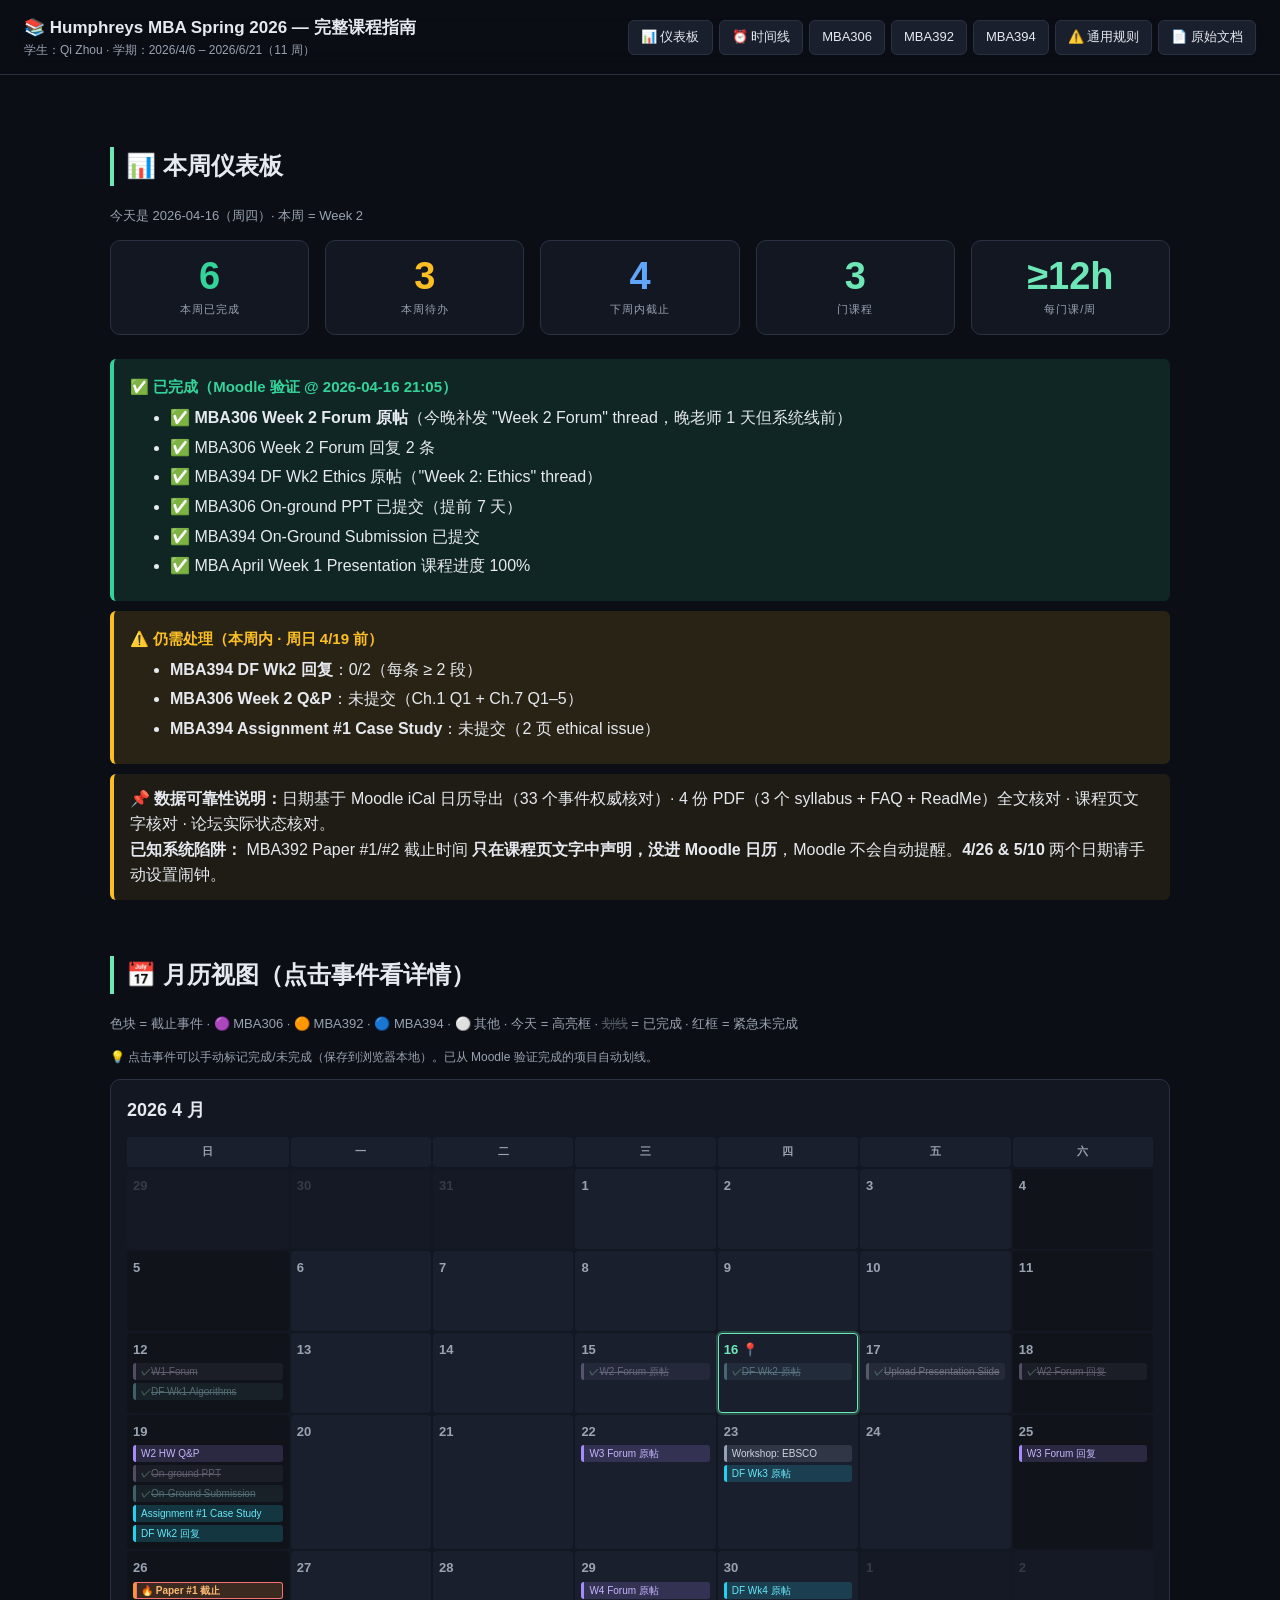
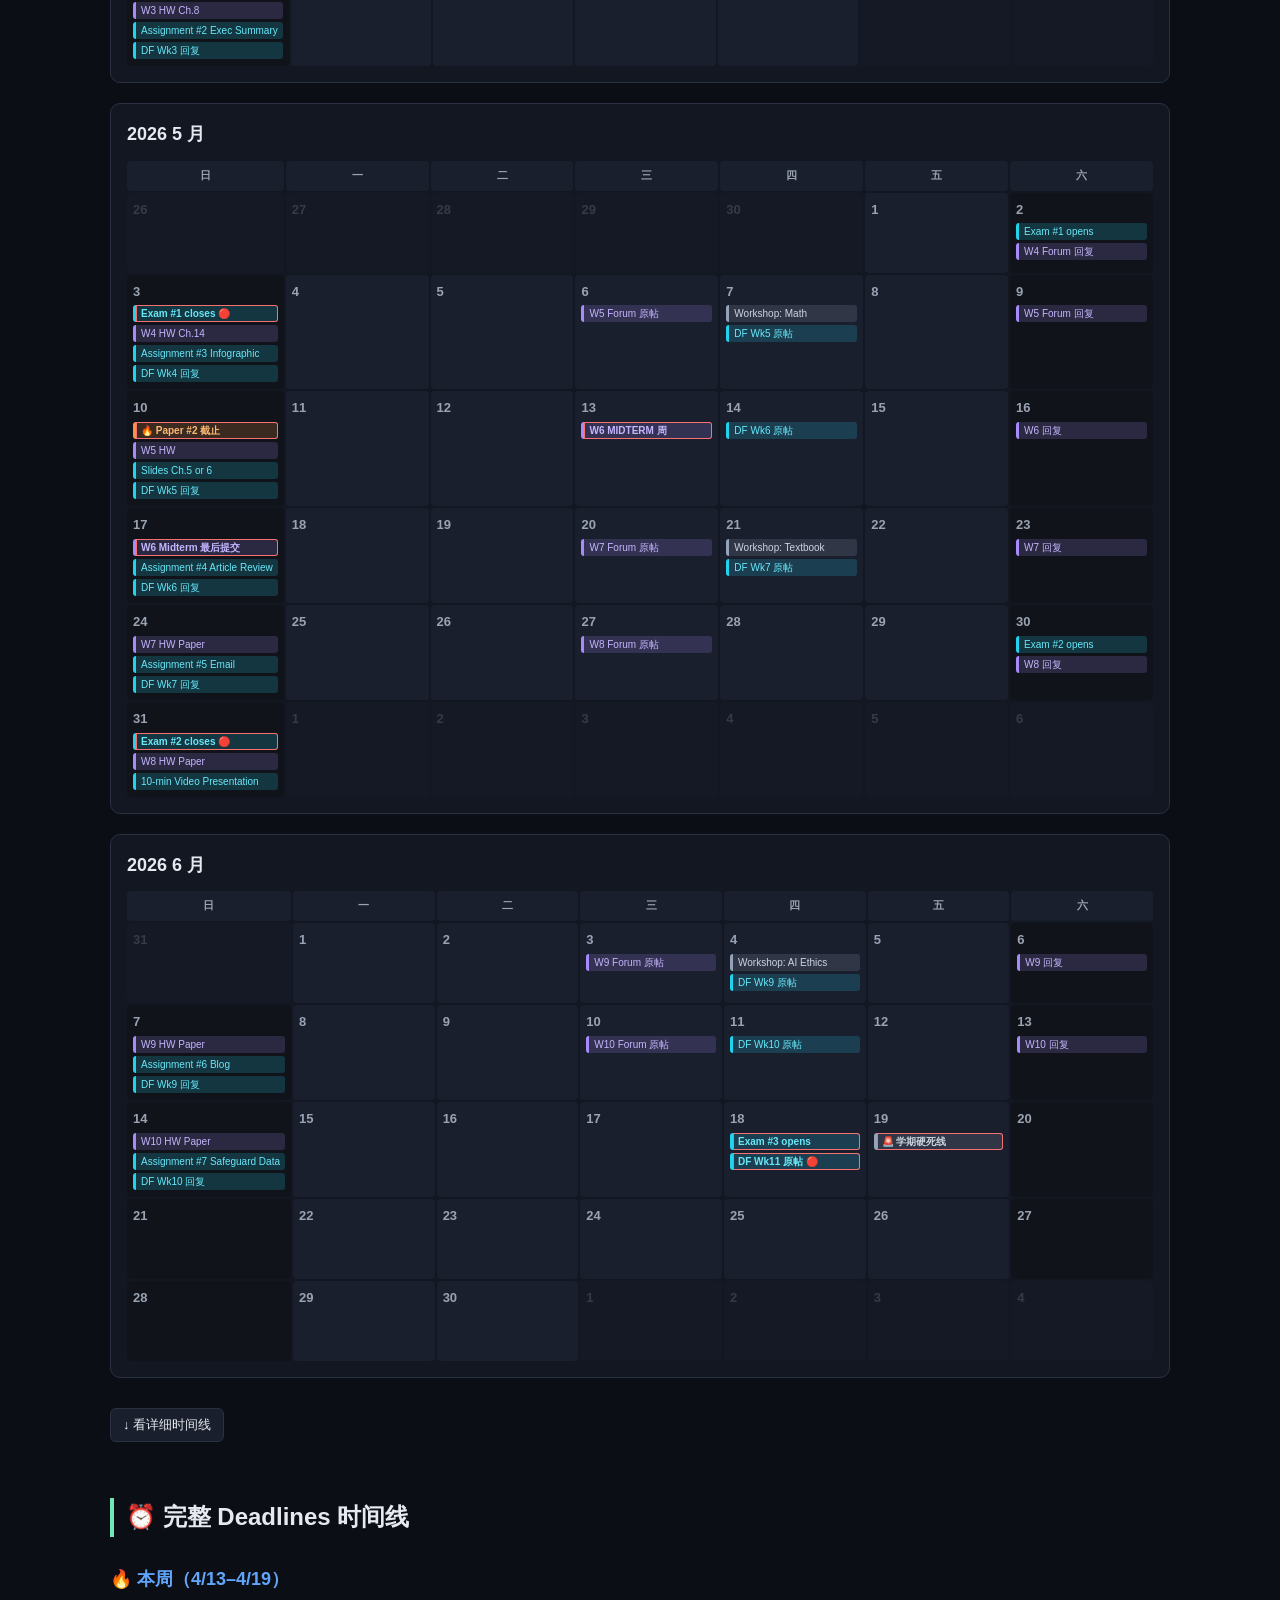
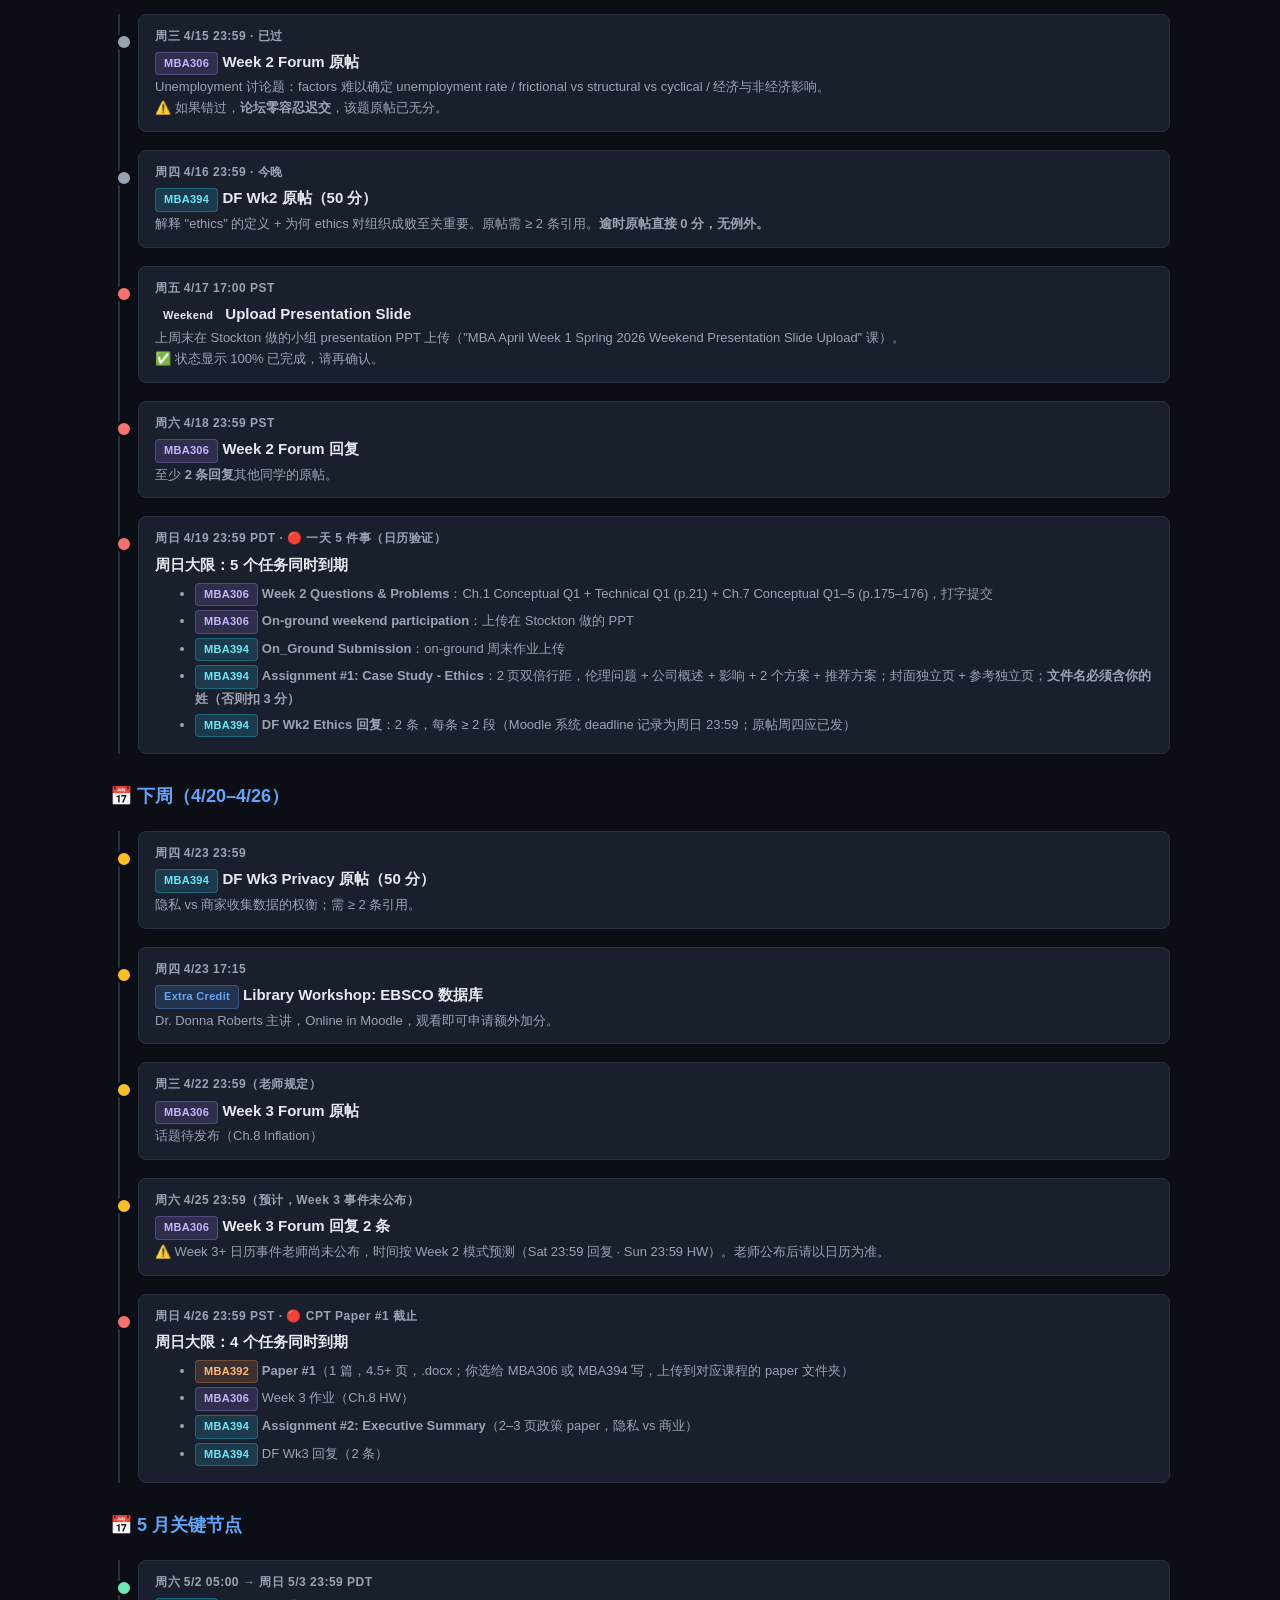
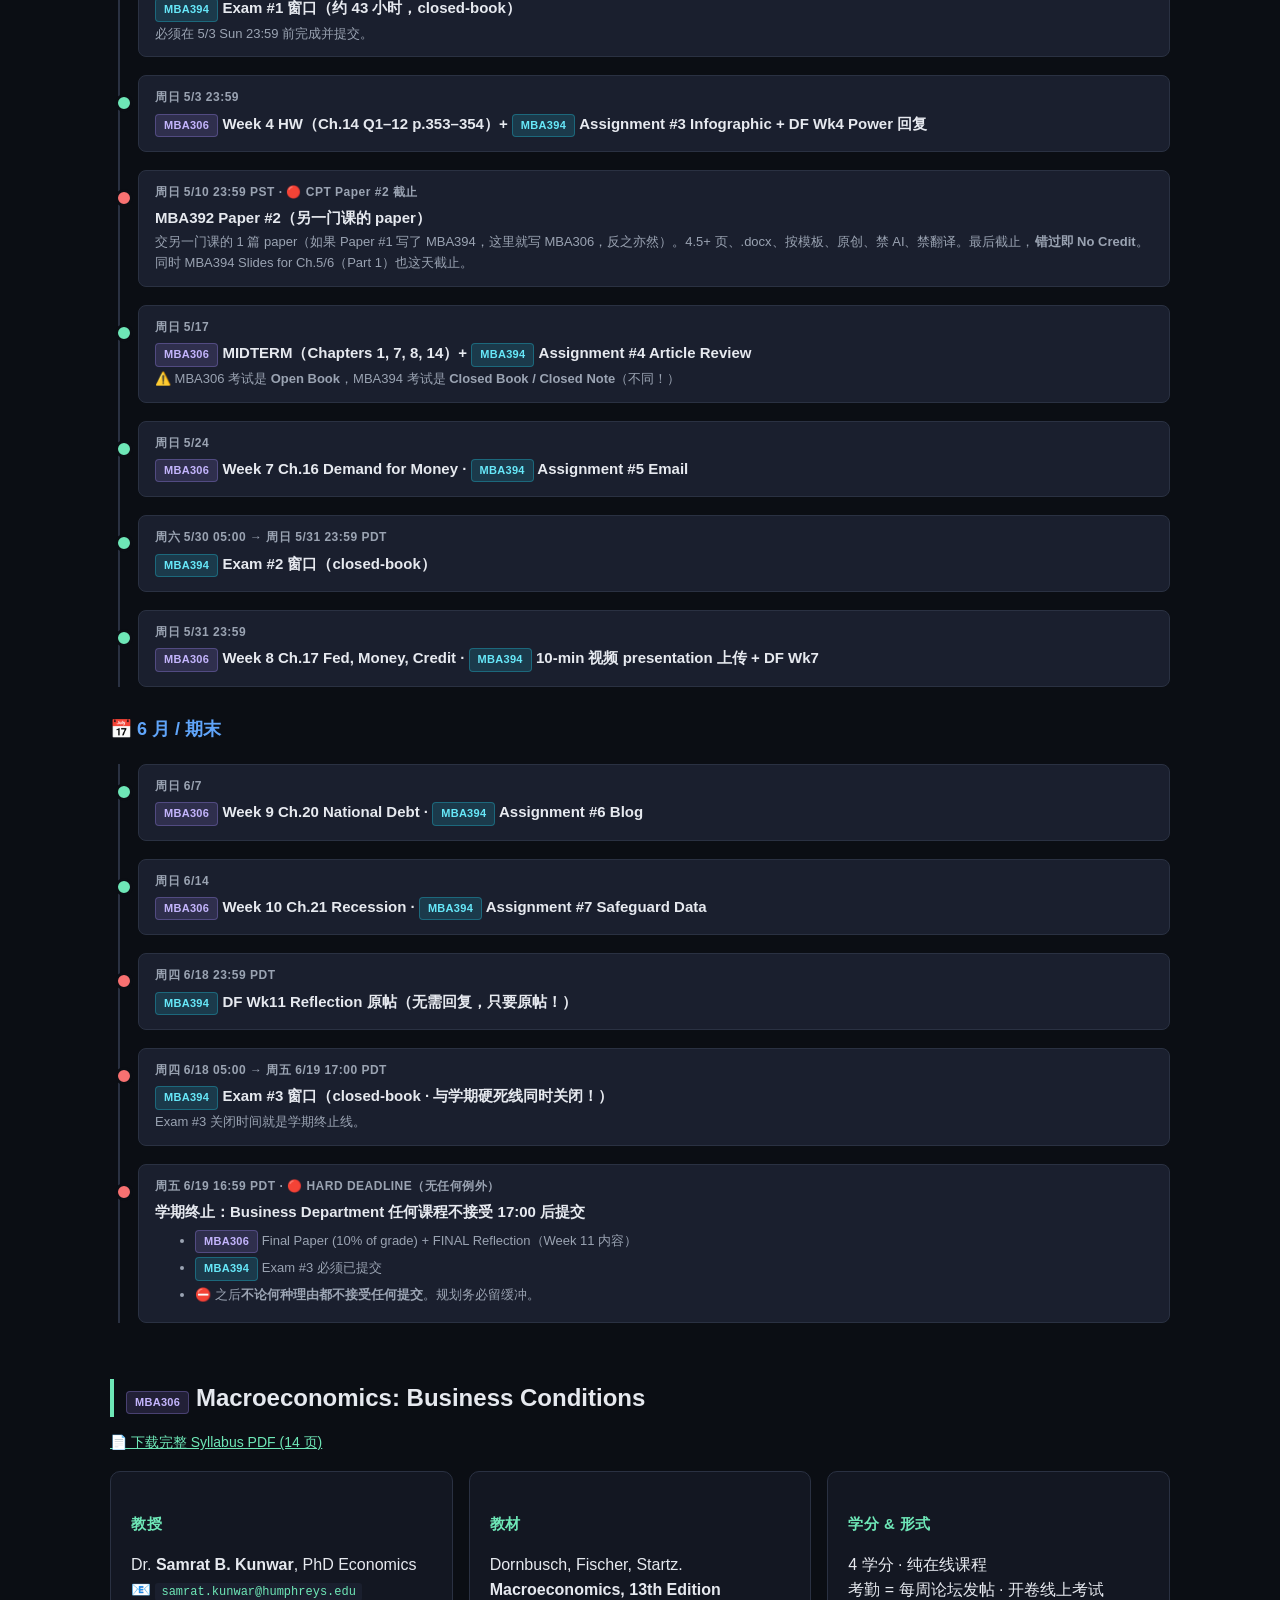
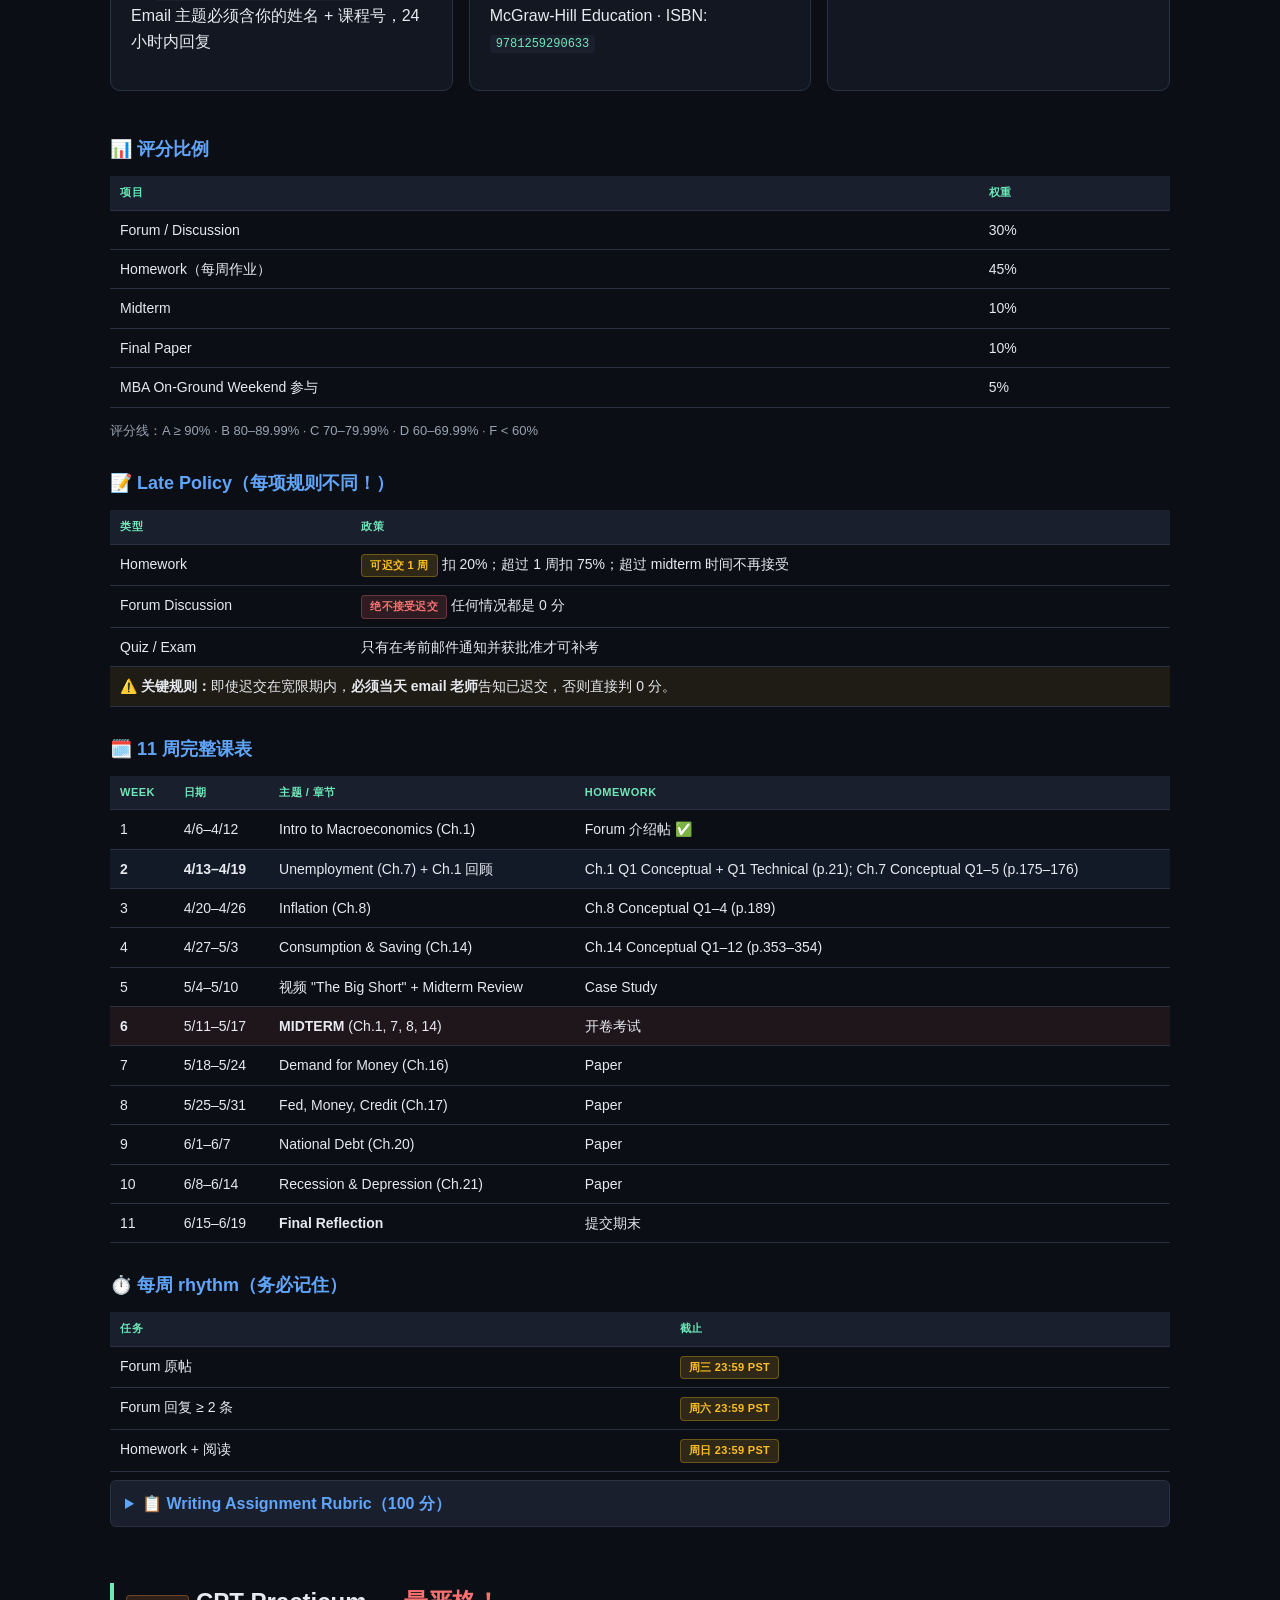
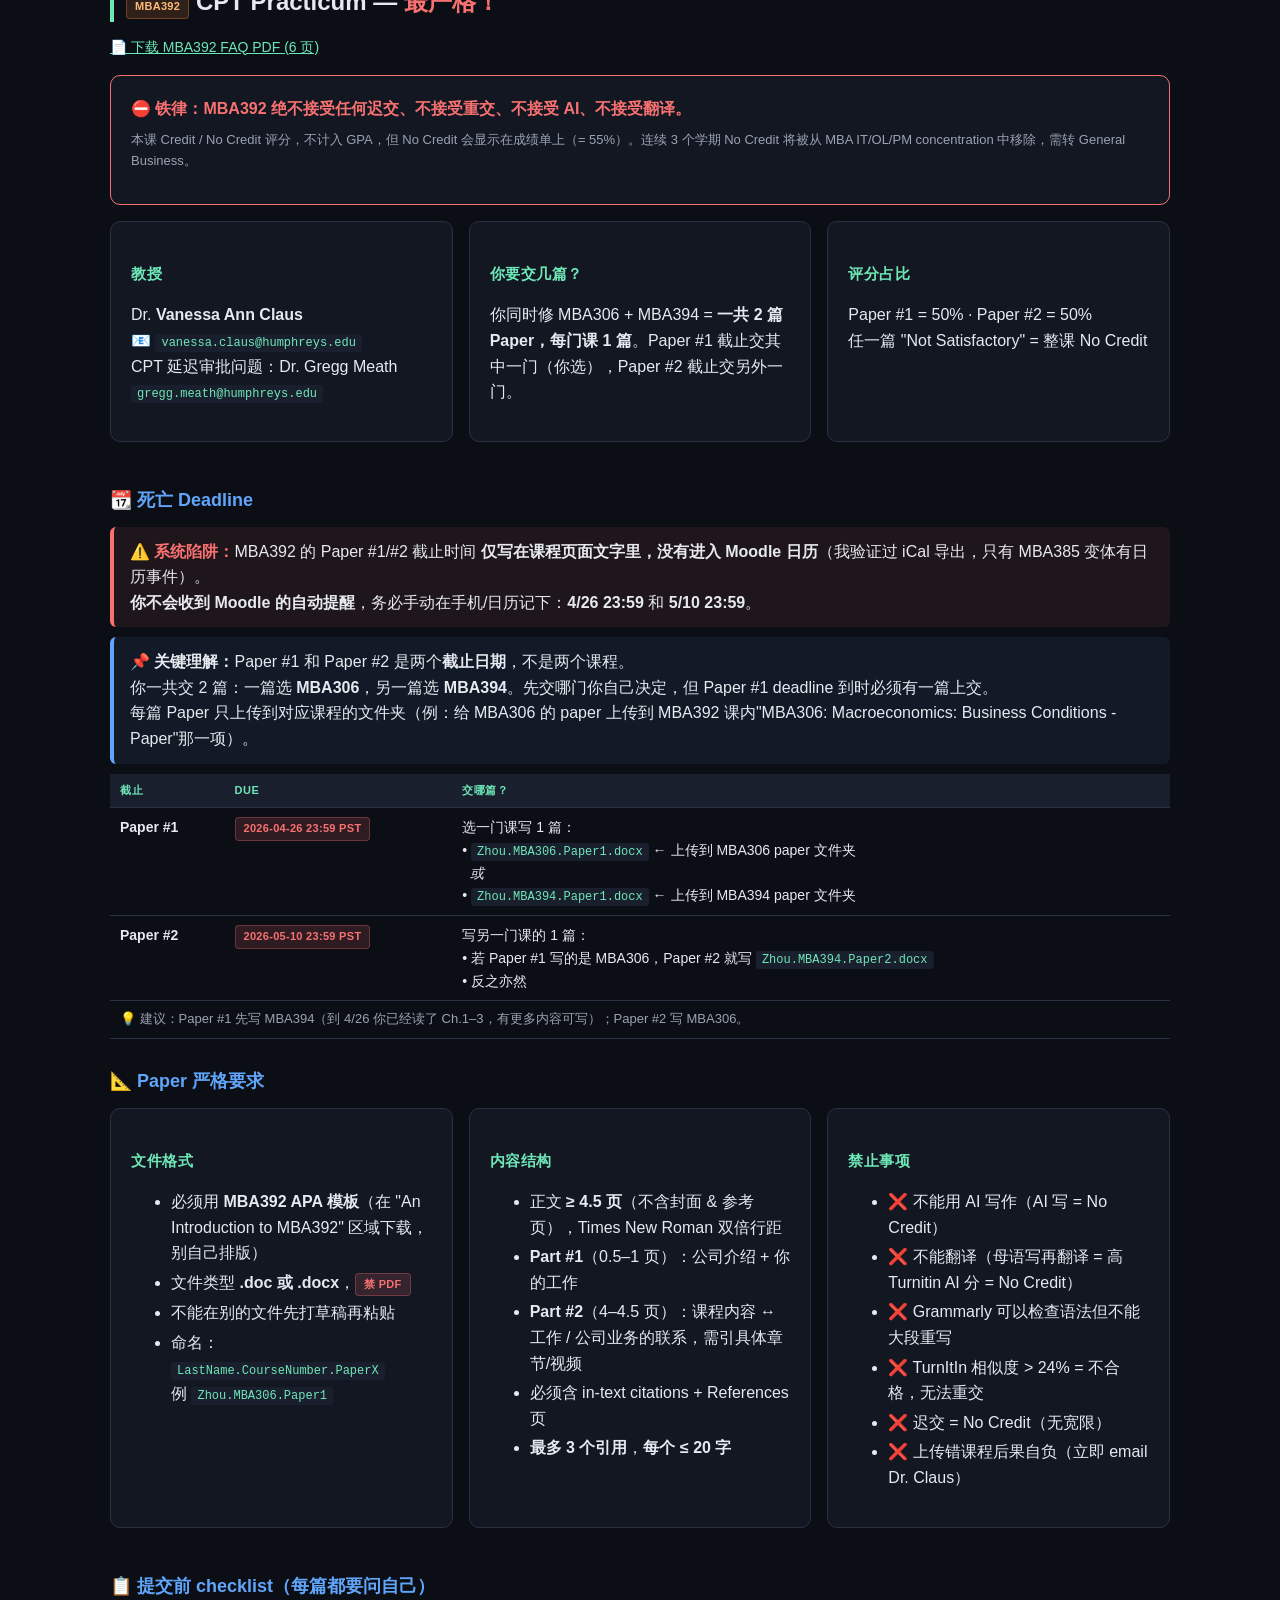
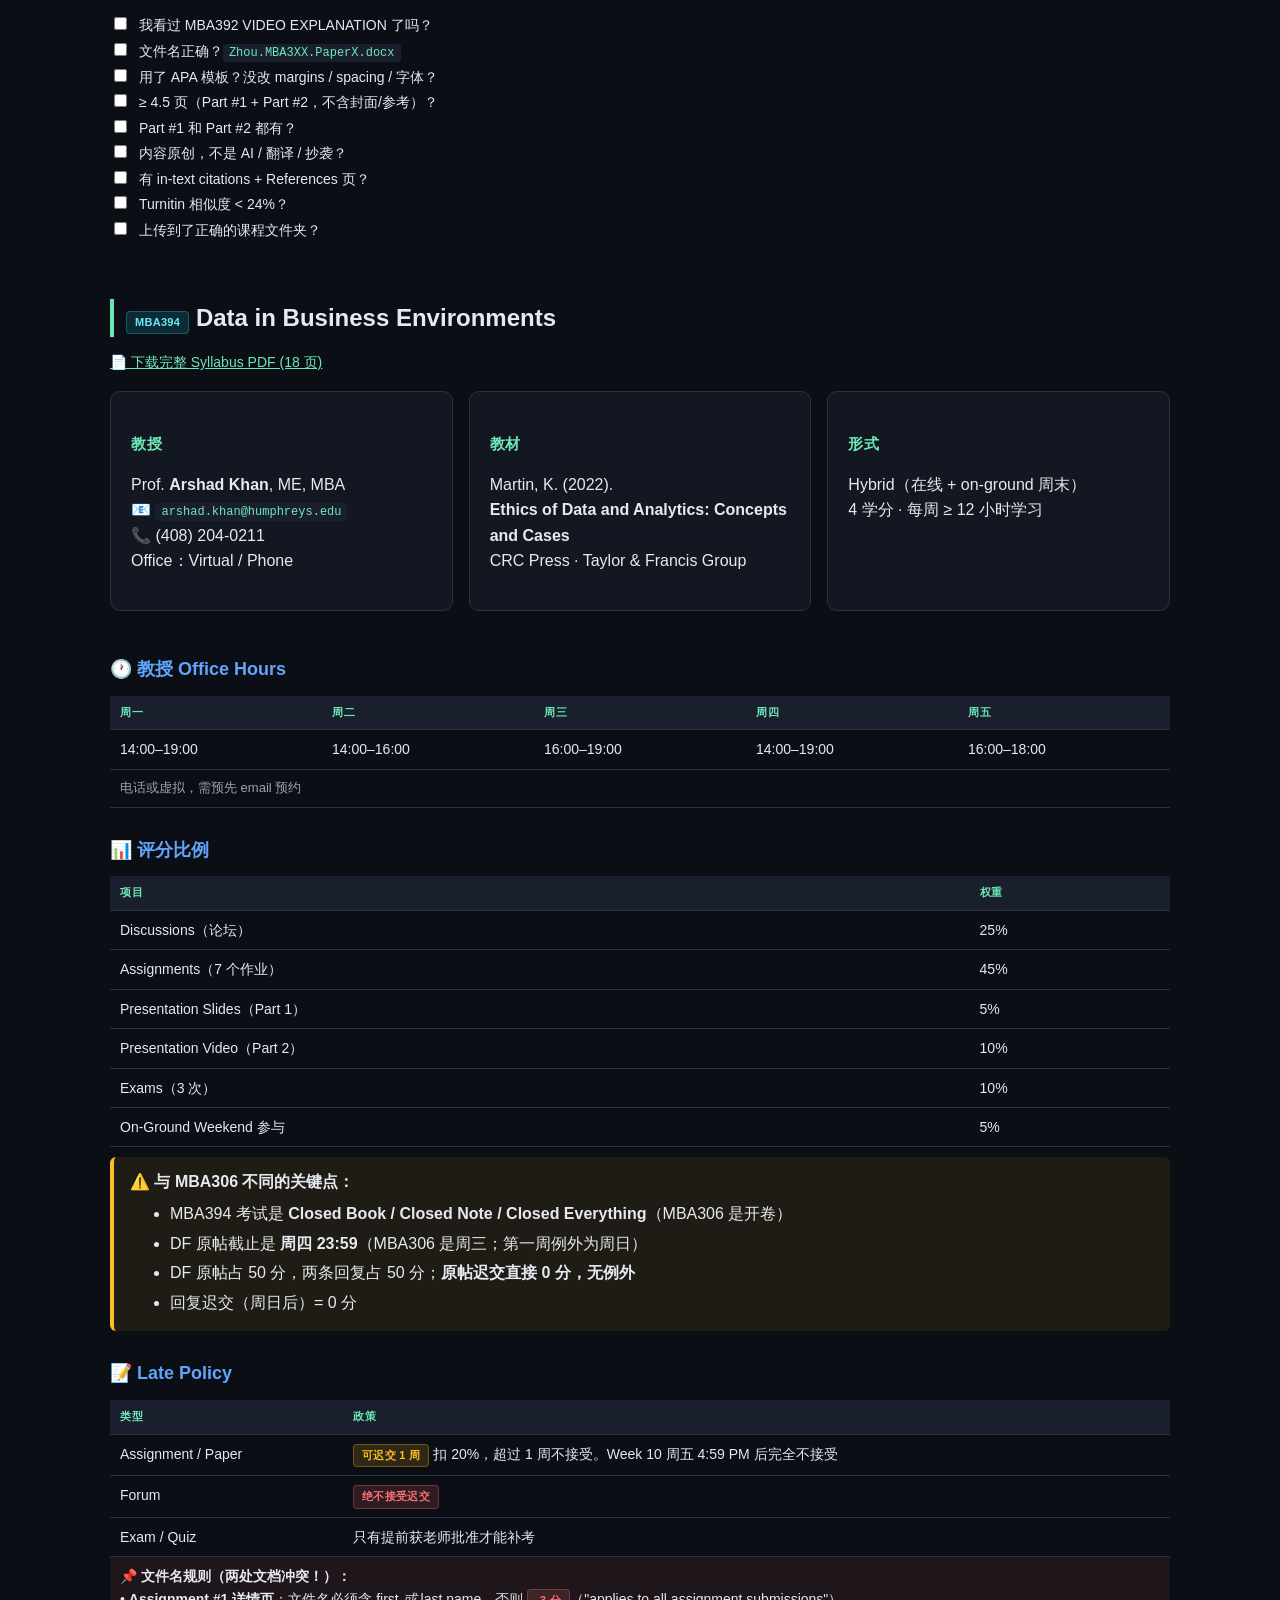
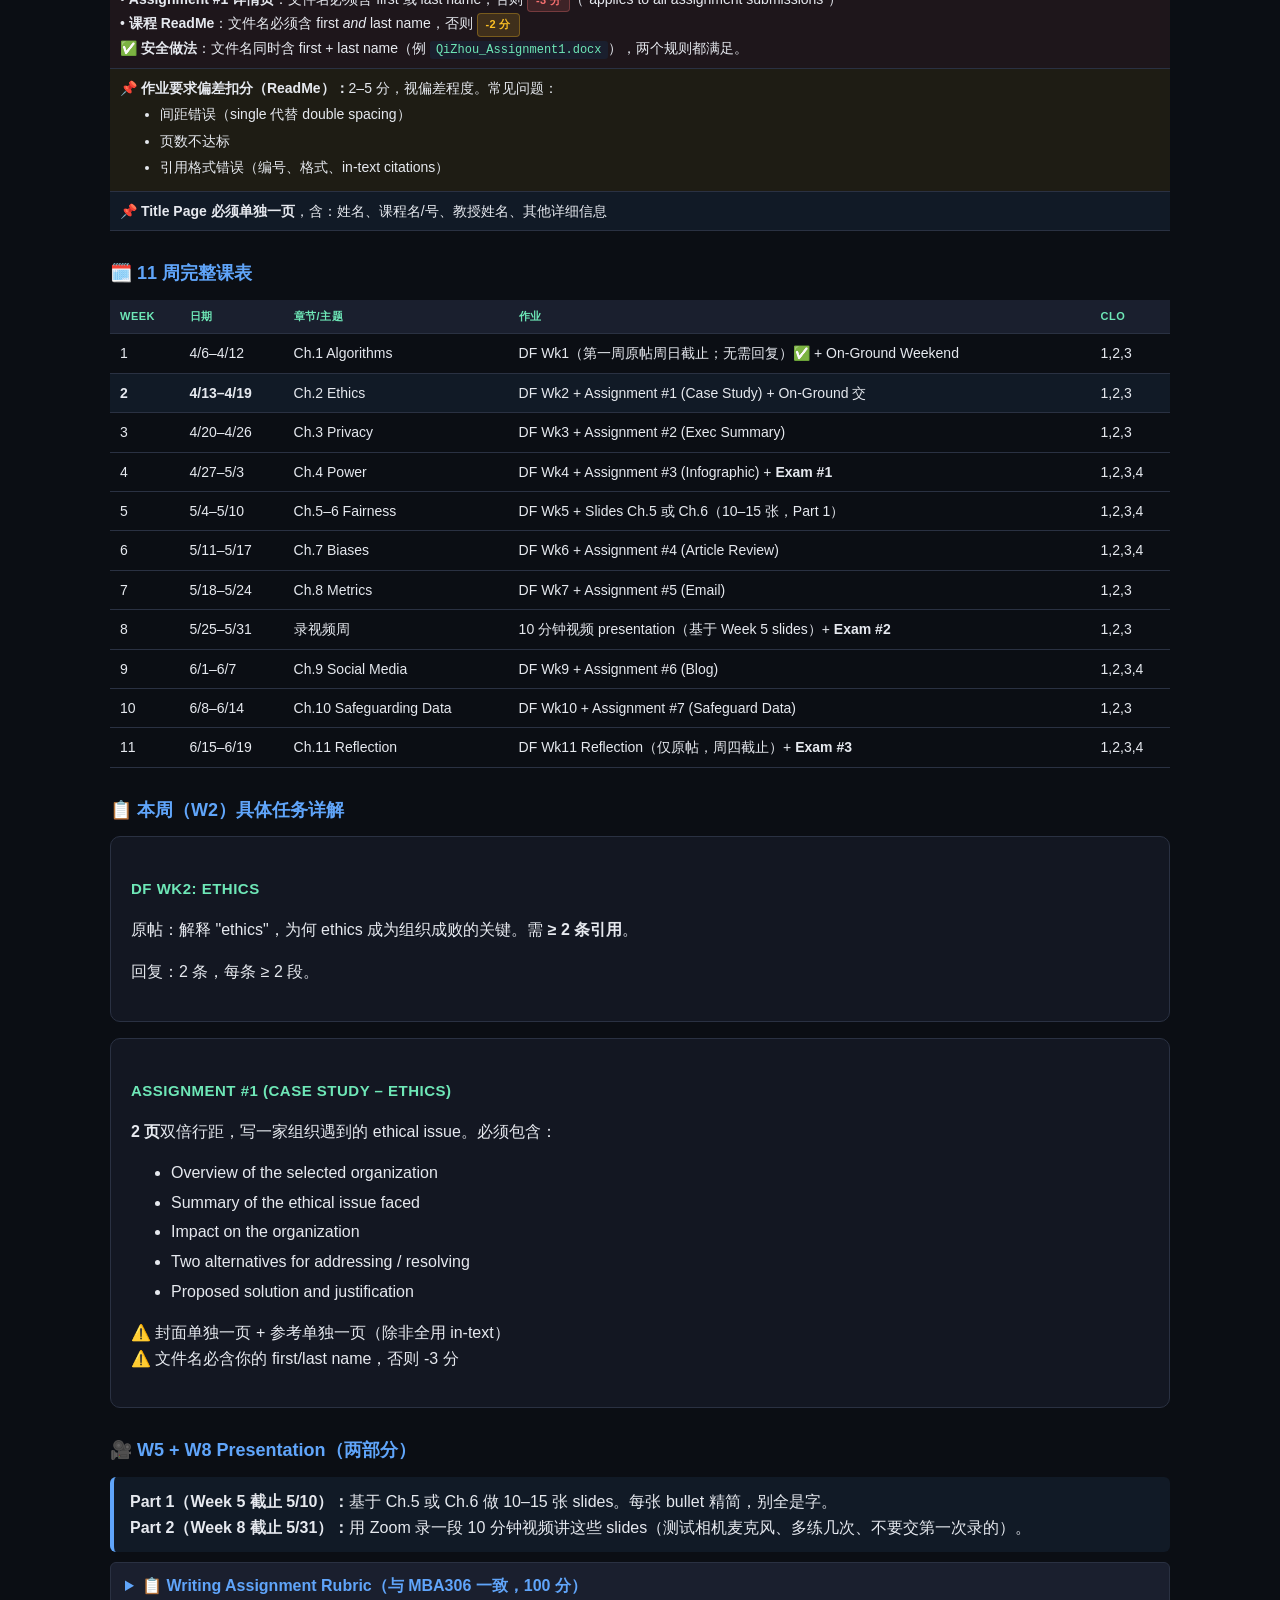
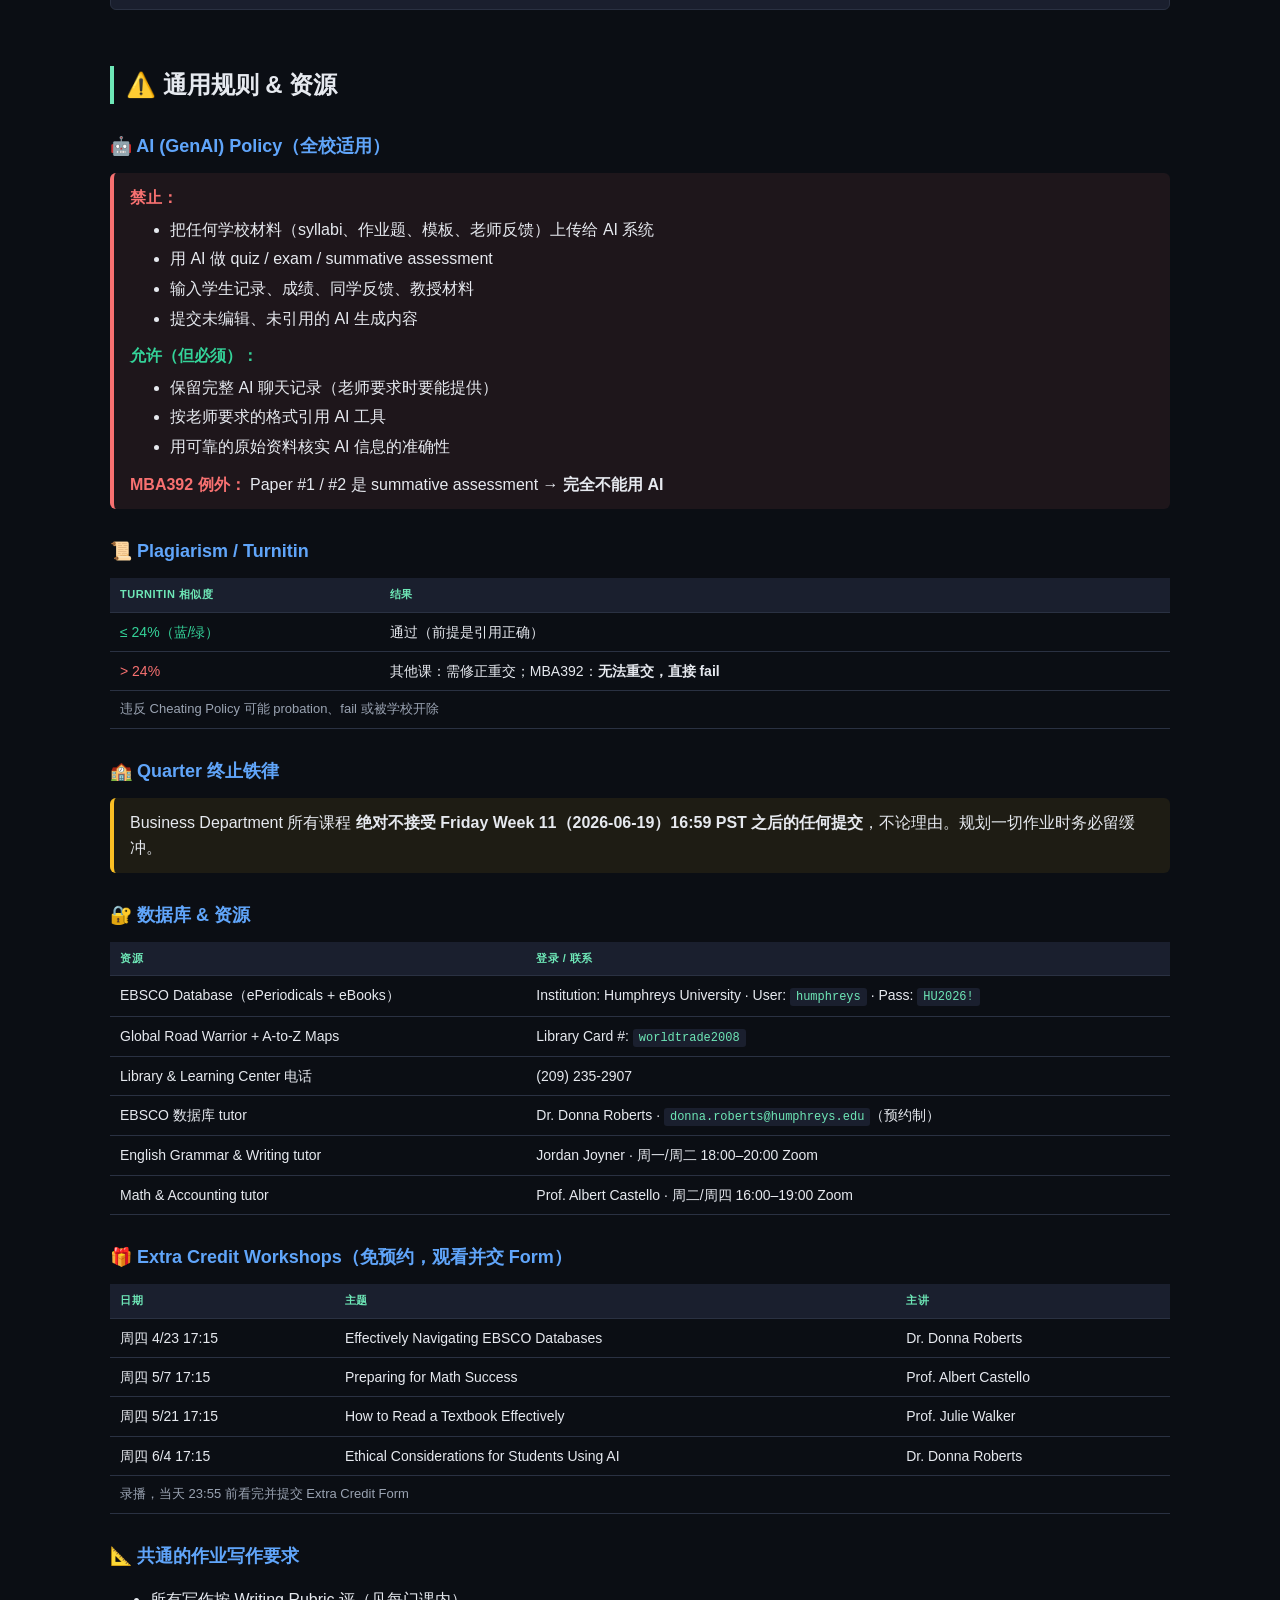
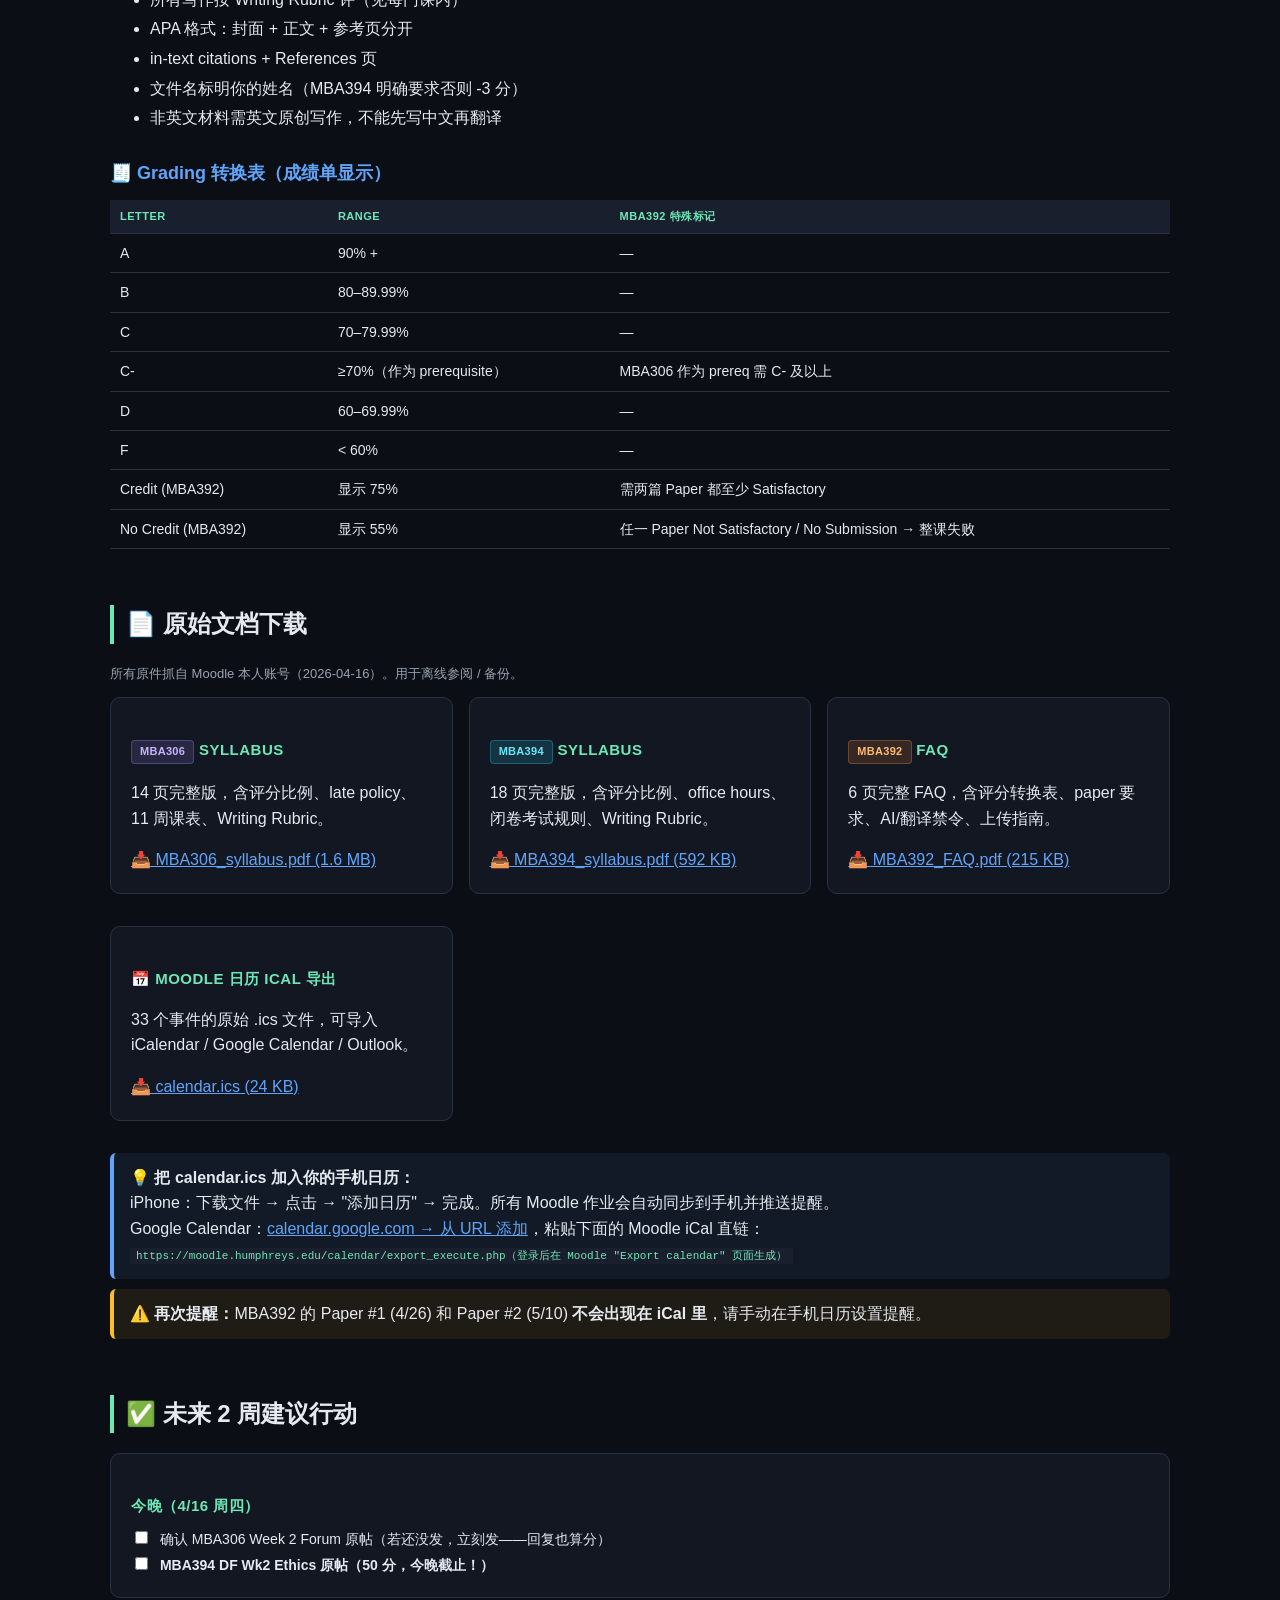
==== commit fbcc39a9: "MBA306 W2 Forum original thread posted - mark done" ====
--- a/index.html
+++ b/index.html
@@ -120,30 +120,30 @@
   <h2>📊 本周仪表板</h2>
   <p class="muted">今天是 2026-04-16（周四）· 本周 = Week 2</p>
   <div class="grid" style="grid-template-columns:repeat(auto-fit,minmax(160px,1fr))">
-    <div class="stat"><p class="big" style="color:var(--ok)">5</p><div class="lbl">本周已完成</div></div>
-    <div class="stat"><p class="big" style="color:var(--warn)">4</p><div class="lbl">本周待办</div></div>
+    <div class="stat"><p class="big" style="color:var(--ok)">6</p><div class="lbl">本周已完成</div></div>
+    <div class="stat"><p class="big" style="color:var(--warn)">3</p><div class="lbl">本周待办</div></div>
     <div class="stat"><p class="big" style="color:var(--accent2)">4</p><div class="lbl">下周内截止</div></div>
     <div class="stat"><p class="big">3</p><div class="lbl">门课程</div></div>
     <div class="stat"><p class="big">≥12h</p><div class="lbl">每门课/周</div></div>
   </div>
 
   <div class="alert" style="margin-top:24px;border-left-color:var(--ok);background:rgba(52,211,153,.12);padding:16px">
-    <div style="font-size:15px;color:var(--ok);font-weight:700">✅ 已完成（Moodle 验证 @ 2026-04-16 20:43）</div>
+    <div style="font-size:15px;color:var(--ok);font-weight:700">✅ 已完成（Moodle 验证 @ 2026-04-16 21:05）</div>
     <ul style="margin:6px 0">
-      <li>✅ MBA394 DF Wk2 Ethics 原帖（你今天发了 "Week 2: Ethics" thread）</li>
-      <li>✅ MBA306 Week 2 Forum 回复 2 条（在 Muzammil 和 Ruijie 的 threads）</li>
+      <li>✅ <strong>MBA306 Week 2 Forum 原帖</strong>（今晚补发 "Week 2 Forum" thread，晚老师 1 天但系统线前）</li>
+      <li>✅ MBA306 Week 2 Forum 回复 2 条</li>
+      <li>✅ MBA394 DF Wk2 Ethics 原帖（"Week 2: Ethics" thread）</li>
       <li>✅ MBA306 On-ground PPT 已提交（提前 7 天）</li>
       <li>✅ MBA394 On-Ground Submission 已提交</li>
       <li>✅ MBA April Week 1 Presentation 课程进度 100%</li>
     </ul>
   </div>
   <div class="alert" style="border-left-color:var(--warn);background:rgba(251,191,36,.12);padding:16px">
-    <div style="font-size:15px;color:var(--warn);font-weight:700">⚠️ 仍需处理（本周内）</div>
+    <div style="font-size:15px;color:var(--warn);font-weight:700">⚠️ 仍需处理（本周内 · 周日 4/19 前）</div>
     <ul style="margin:6px 0">
-      <li><strong>MBA306 Week 2 Forum 原帖</strong>：你发了 2 条回复但没开自己的 thread。老师规定 Wed 已过，系统 deadline Sat 4/18。建议今晚补开一个 thread（标题含你姓名），按老师规则可能扣分但总比 0 分强。<a href="https://moodle.humphreys.edu/mod/forum/view.php?id=366035" target="_blank" style="color:var(--accent)">打开论坛</a></li>
-      <li><strong>MBA394 DF Wk2 回复</strong>：0/2（周日 4/19 前要 2 条，每条 ≥ 2 段）</li>
-      <li><strong>MBA306 Week 2 Q&P</strong>：未提交（周日 4/19）</li>
-      <li><strong>MBA394 Assignment #1 Case Study</strong>：未提交（周日 4/19）</li>
+      <li><strong>MBA394 DF Wk2 回复</strong>：0/2（每条 ≥ 2 段）</li>
+      <li><strong>MBA306 Week 2 Q&P</strong>：未提交（Ch.1 Q1 + Ch.7 Q1–5）</li>
+      <li><strong>MBA394 Assignment #1 Case Study</strong>：未提交（2 页 ethical issue）</li>
     </ul>
   </div>
   <div class="alert warn">
@@ -779,7 +779,7 @@
     // --- 4 月 ---
     ['2026-04-12','23:59','m306','W1 Forum','Week 1 Forum（自我介绍）',false,true],
     ['2026-04-12','23:59','m394','DF Wk1 Algorithms','W1 Forum（算法）第一周例外，无需回复',false,true],
-    ['2026-04-15','23:59','m306','W2 Forum 原帖','老师规定周三发原帖；系统 deadline 实际周六。<br><strong>⚠️ 状态：你只发了 2 条回复，没开自己的 thread。原帖 0 分（但系统 Sat 4/18 前补发可能还有分）</strong>',true,false],
+    ['2026-04-15','23:59','m306','W2 Forum 原帖','<strong>已发 ✅</strong>（你 4/16 开了 "Week 2 Forum" thread，比老师规定 Wed 晚 1 天，但 Moodle 系统线 Sat 4/18 前完成）',false,true],
     ['2026-04-16','23:59','m394','DF Wk2 原帖','<strong>已发 ✅</strong>（你今天发了 "Week 2: Ethics" thread）',false,true],
     ['2026-04-17','17:00','gen','Upload Presentation Slide','MBA April Week 1 课小组 PPT 上传',false,true],
     ['2026-04-18','23:59','m306','W2 Forum 回复','已发 2 条回复（Muzammil 和 Ruijie 的 threads）',false,true],
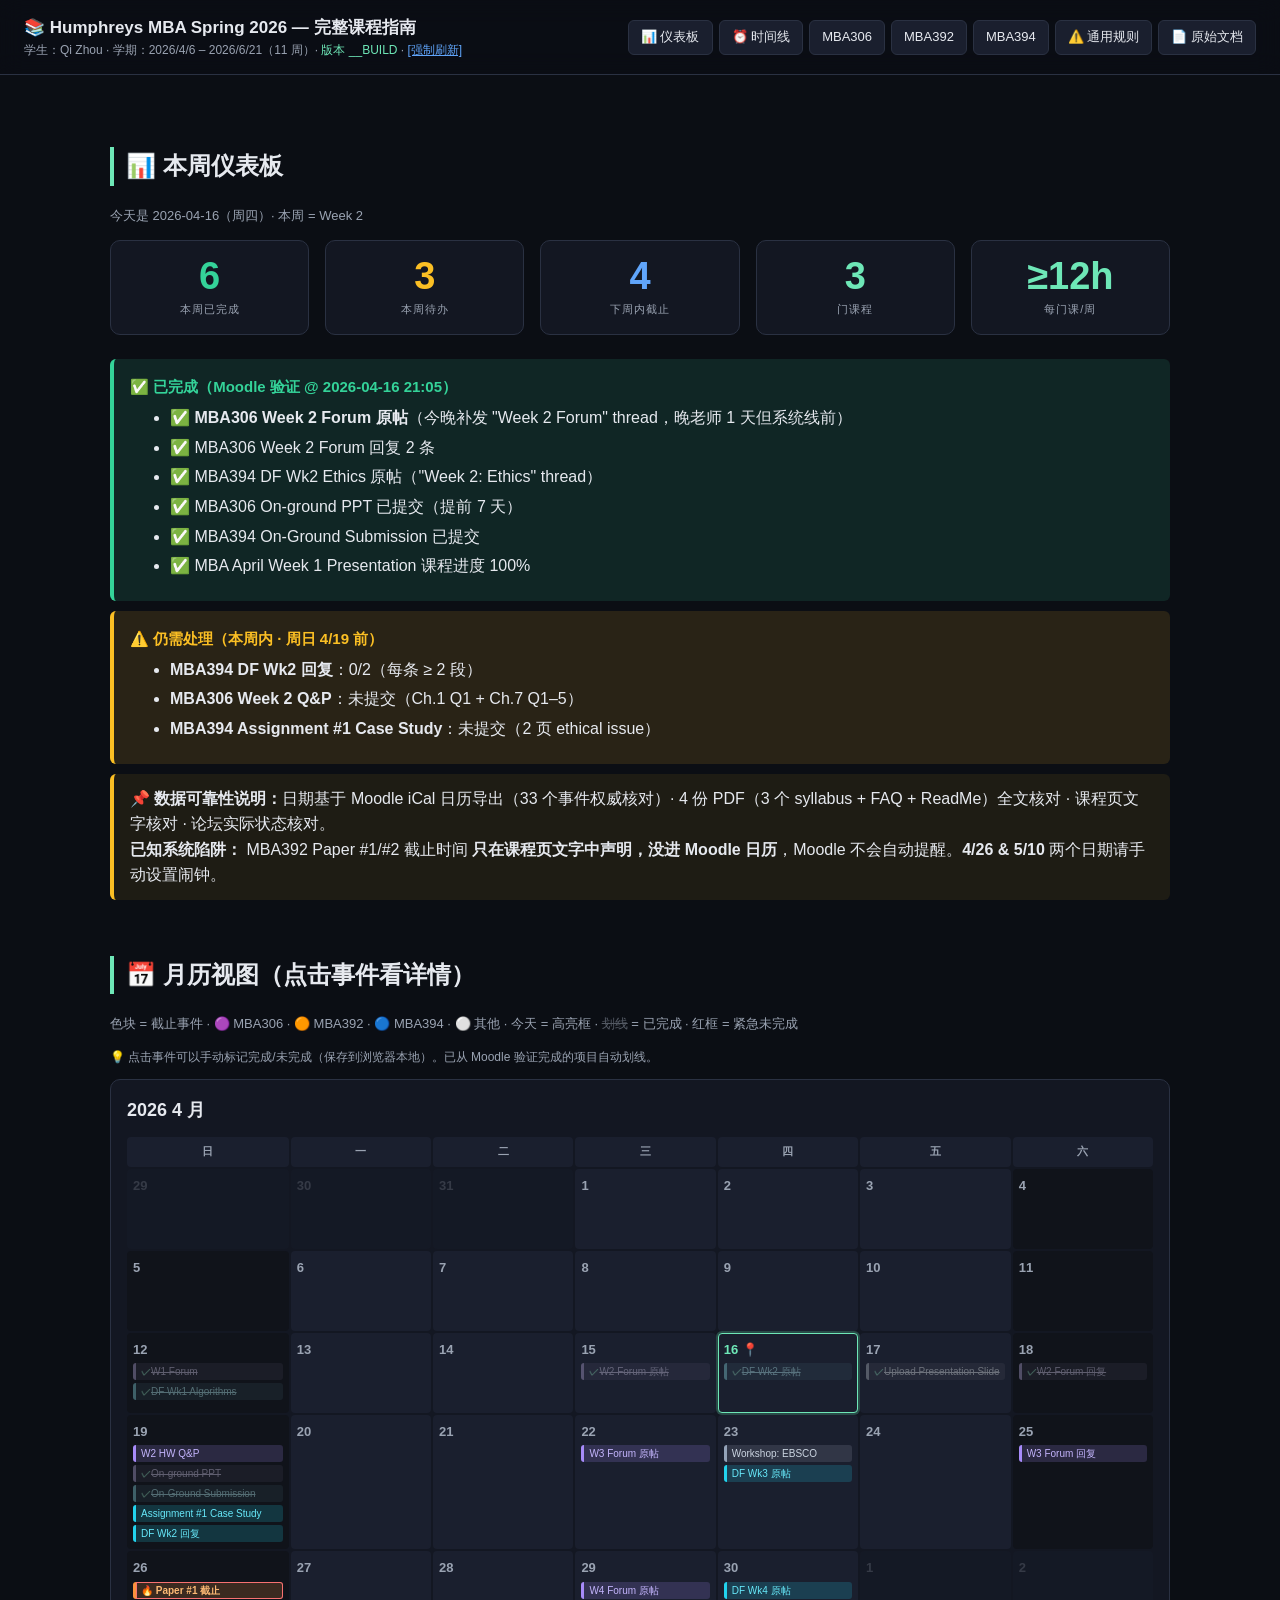
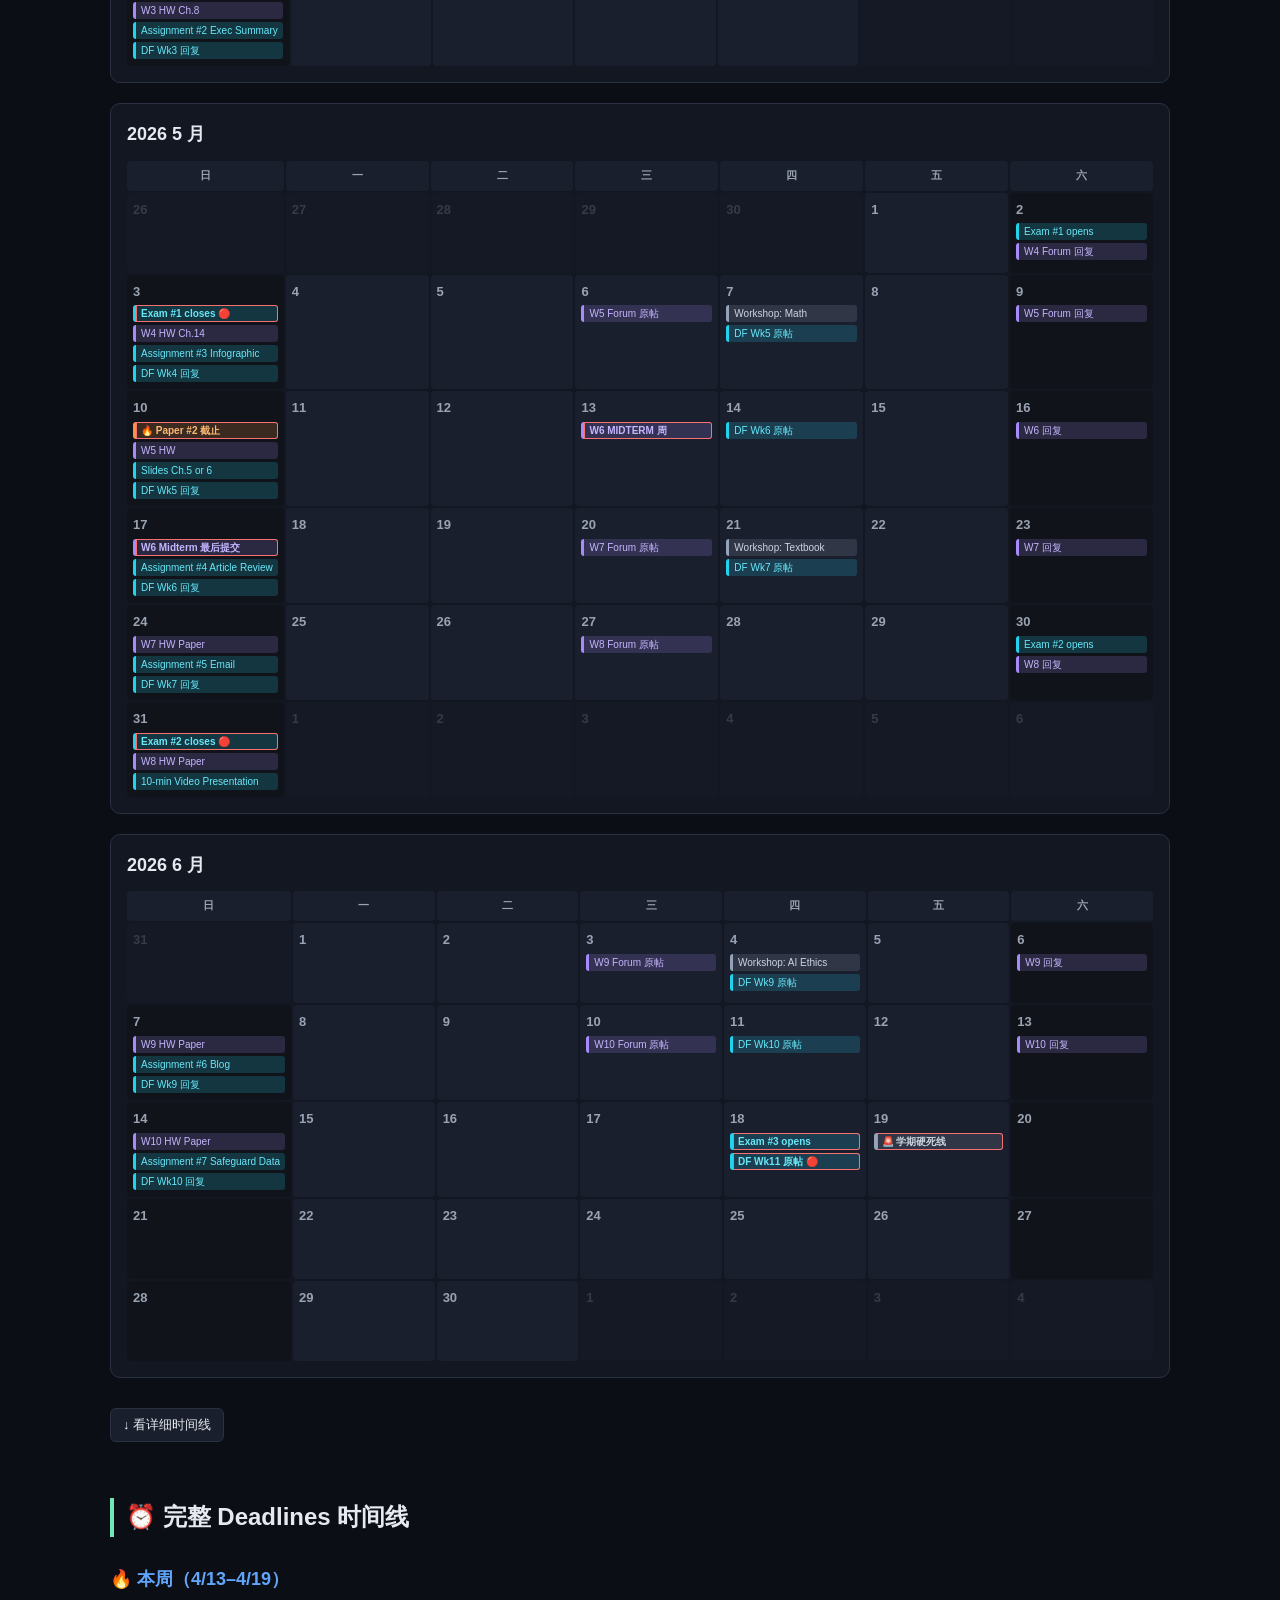
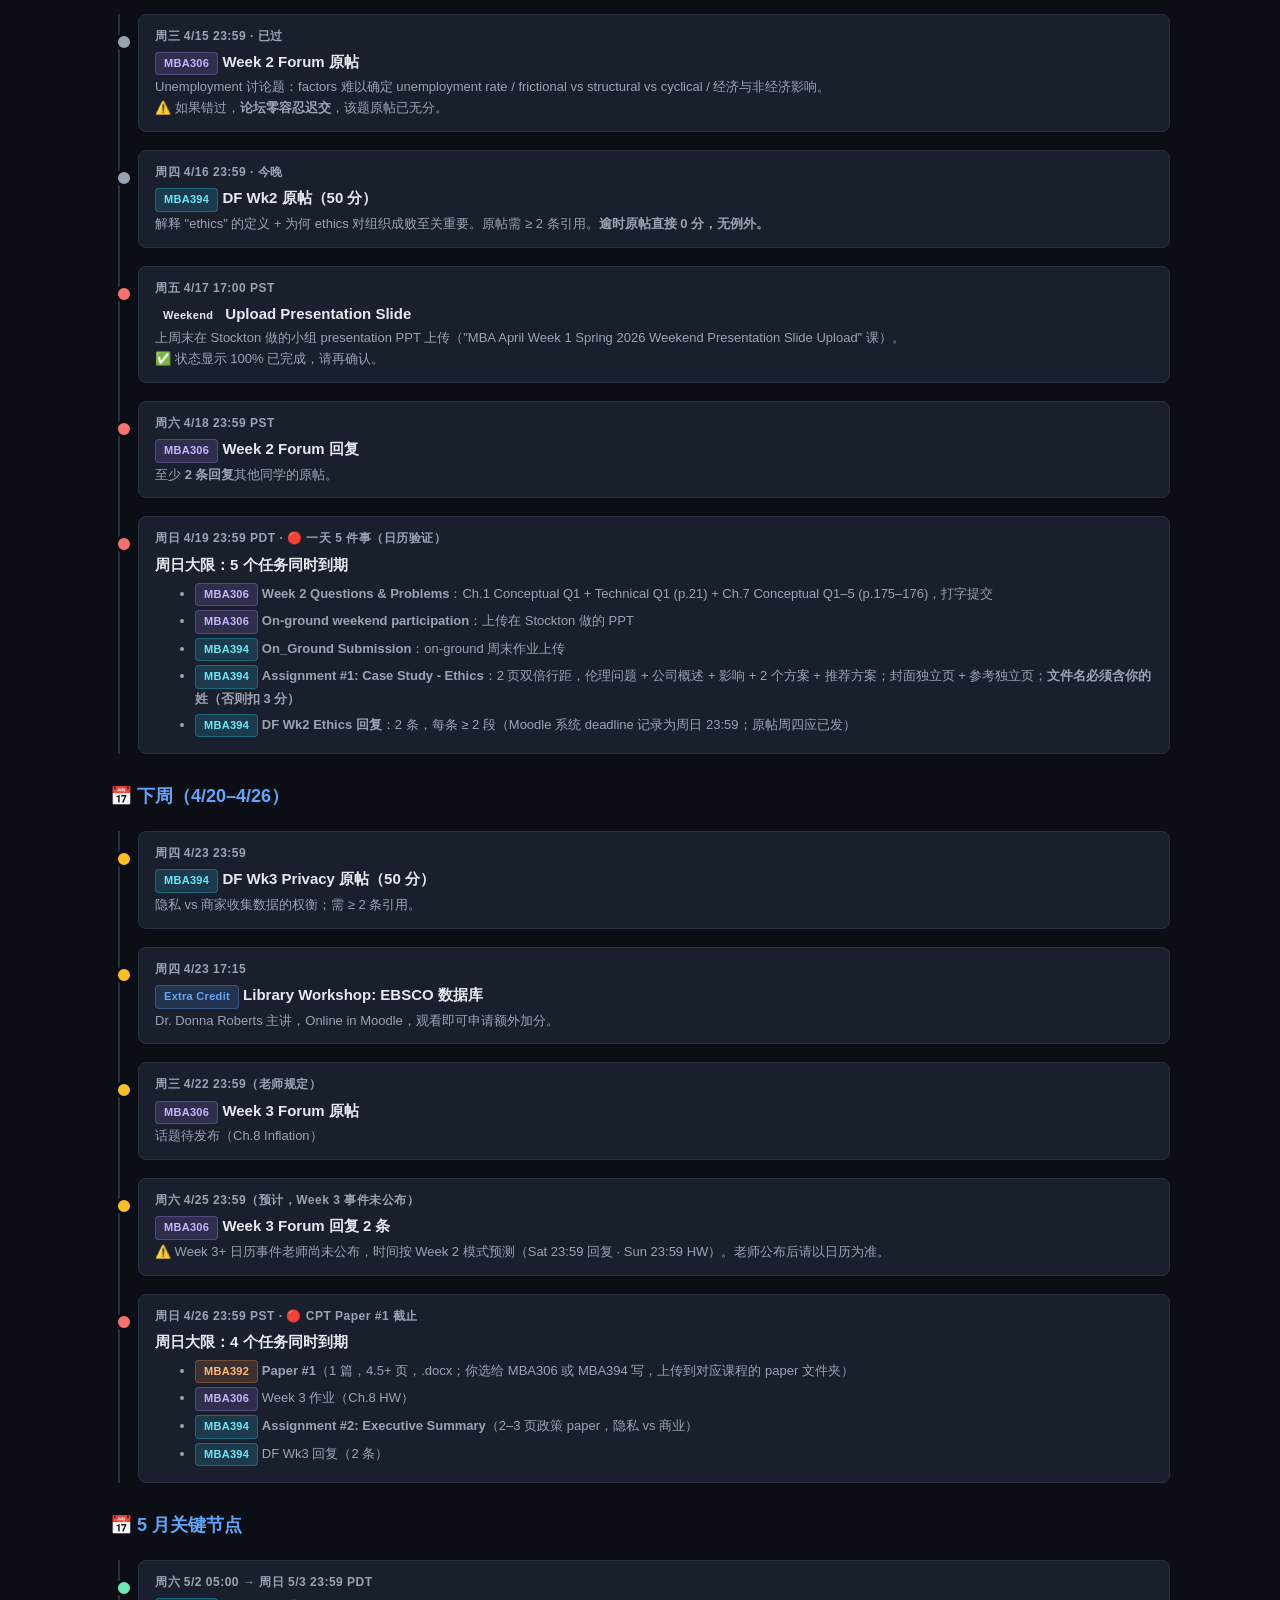
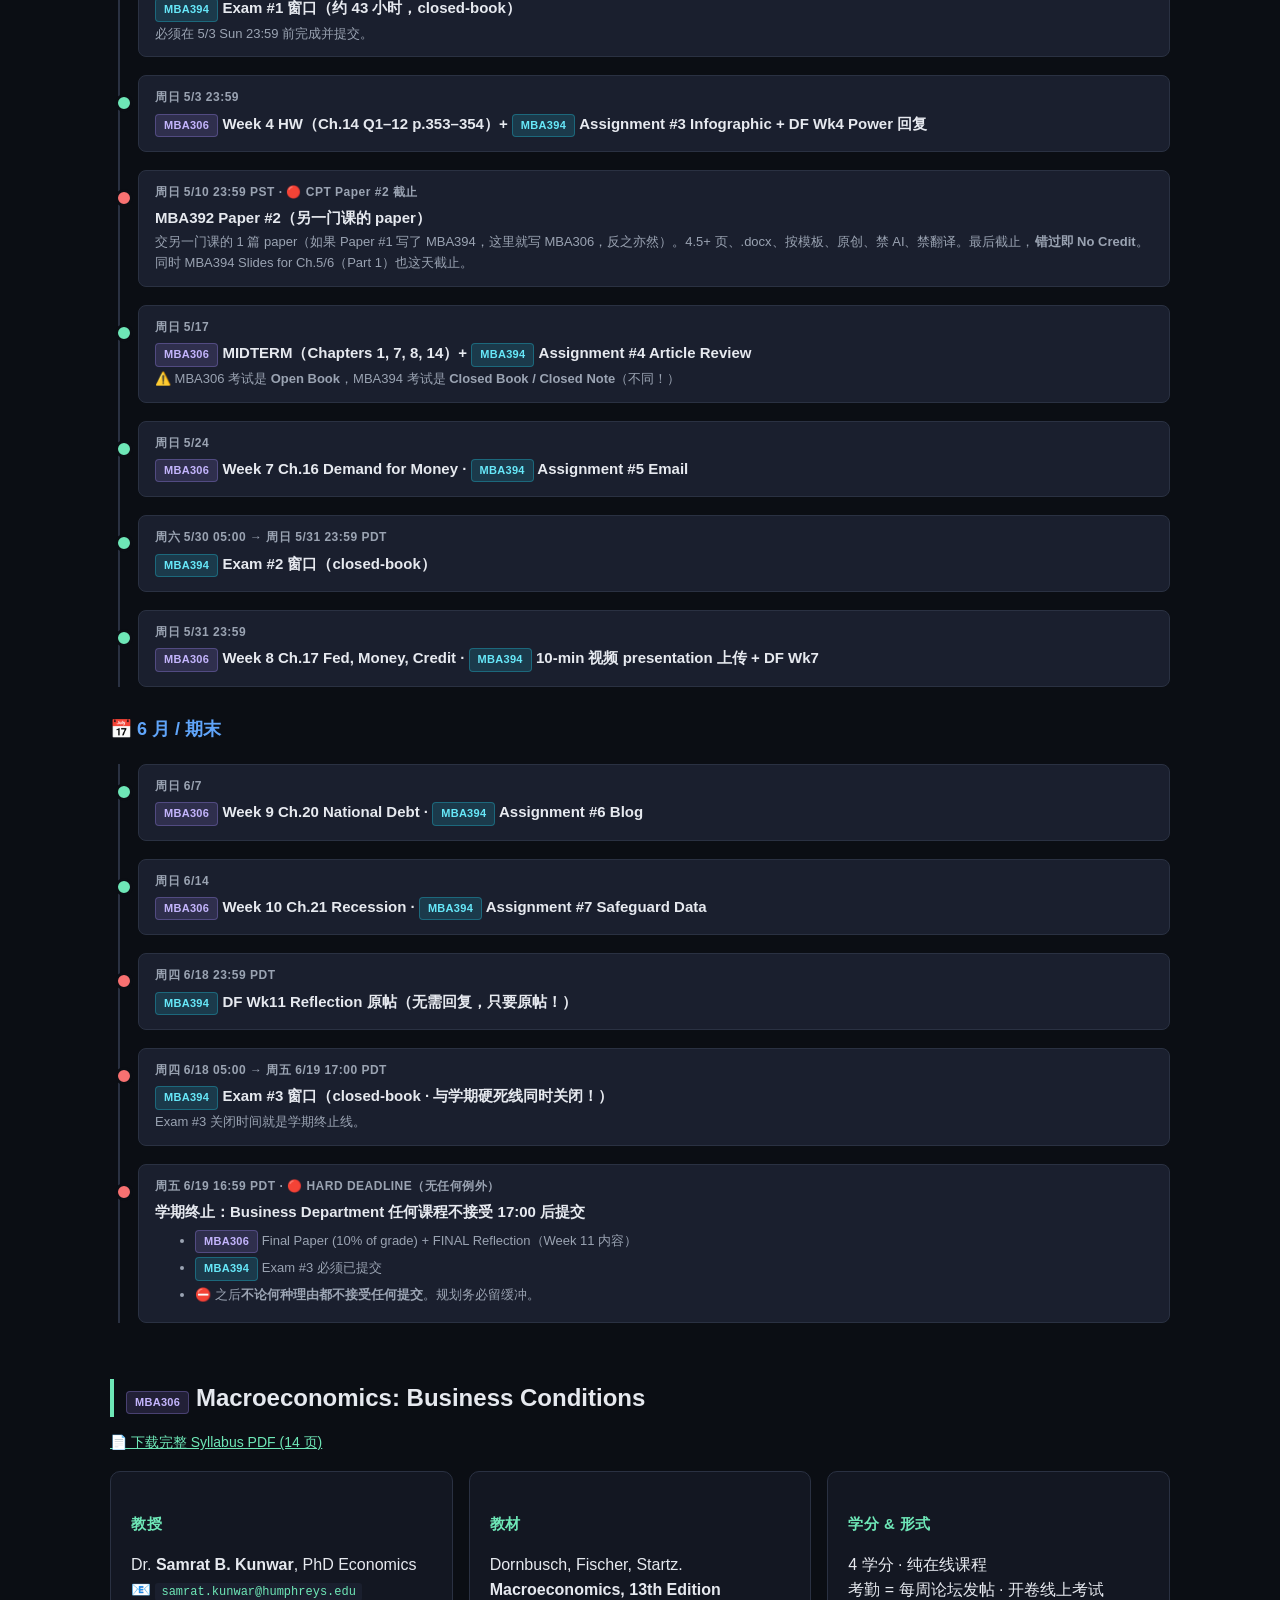
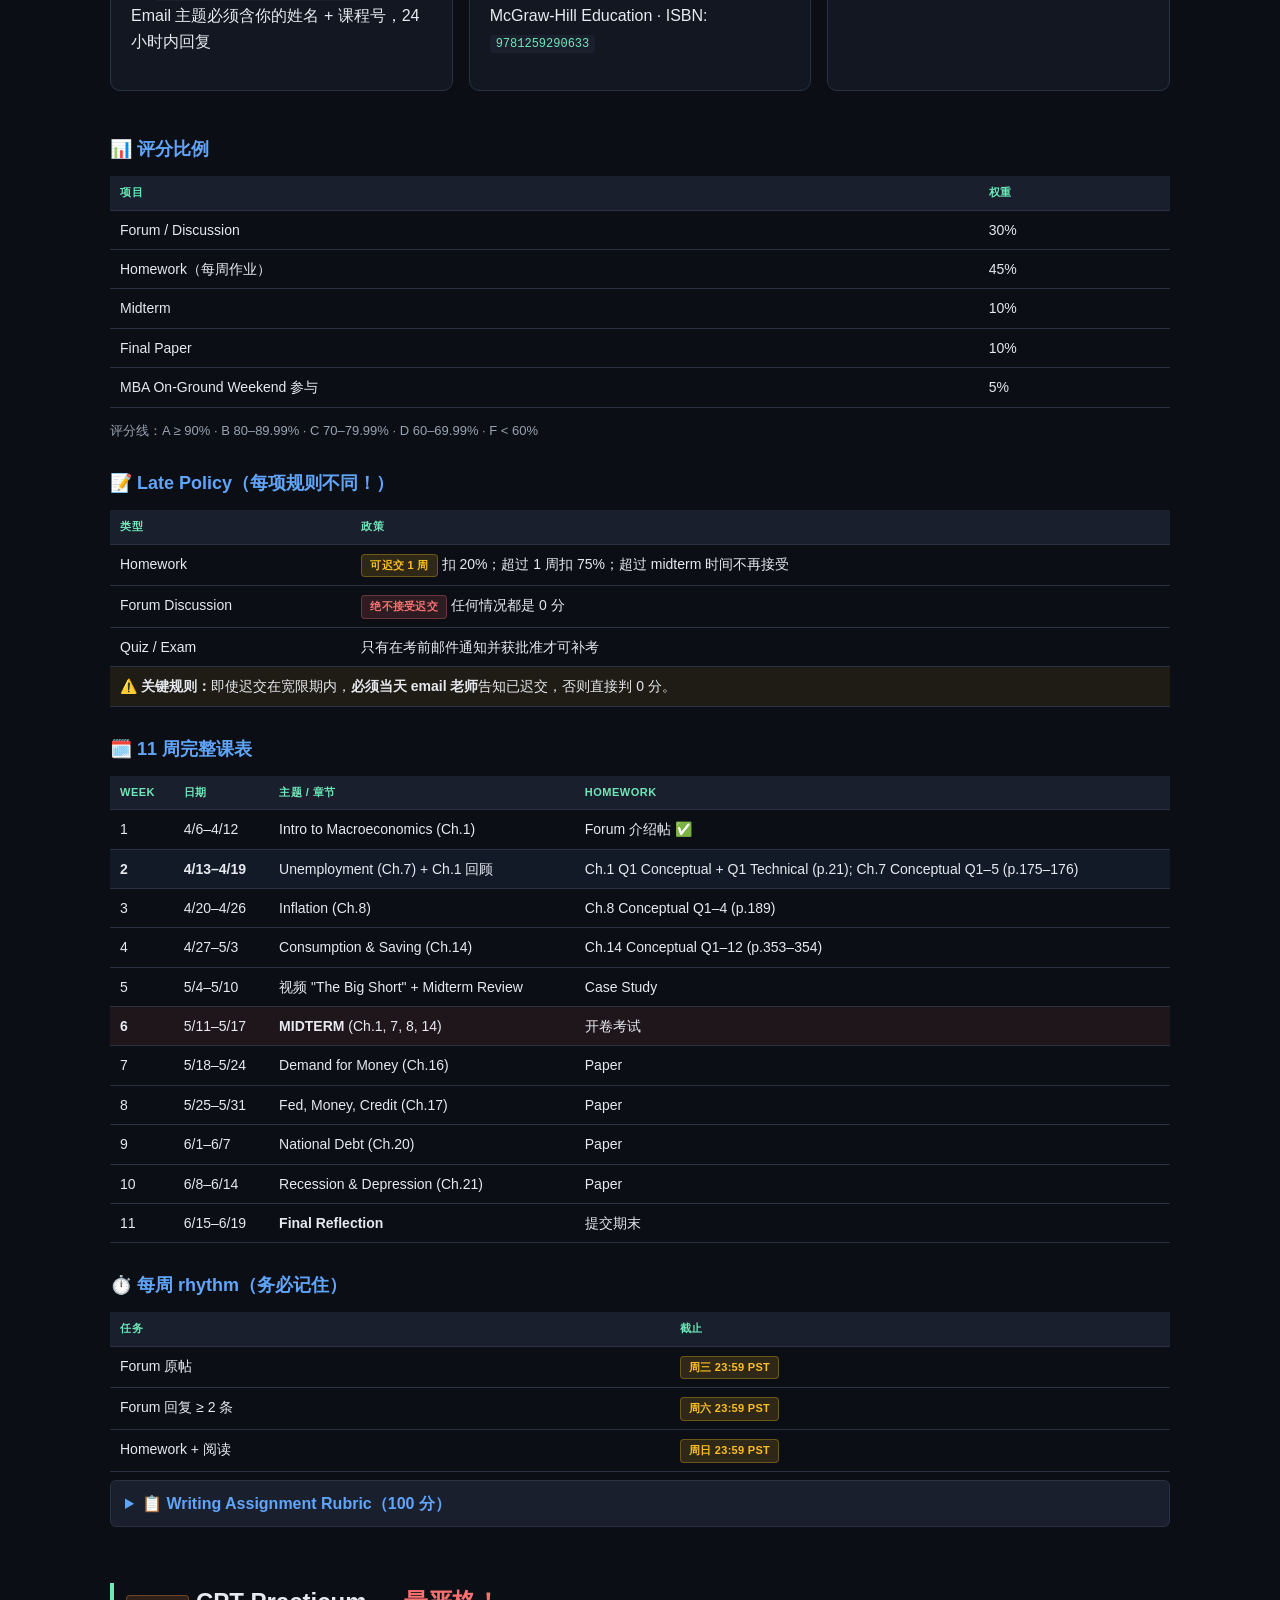
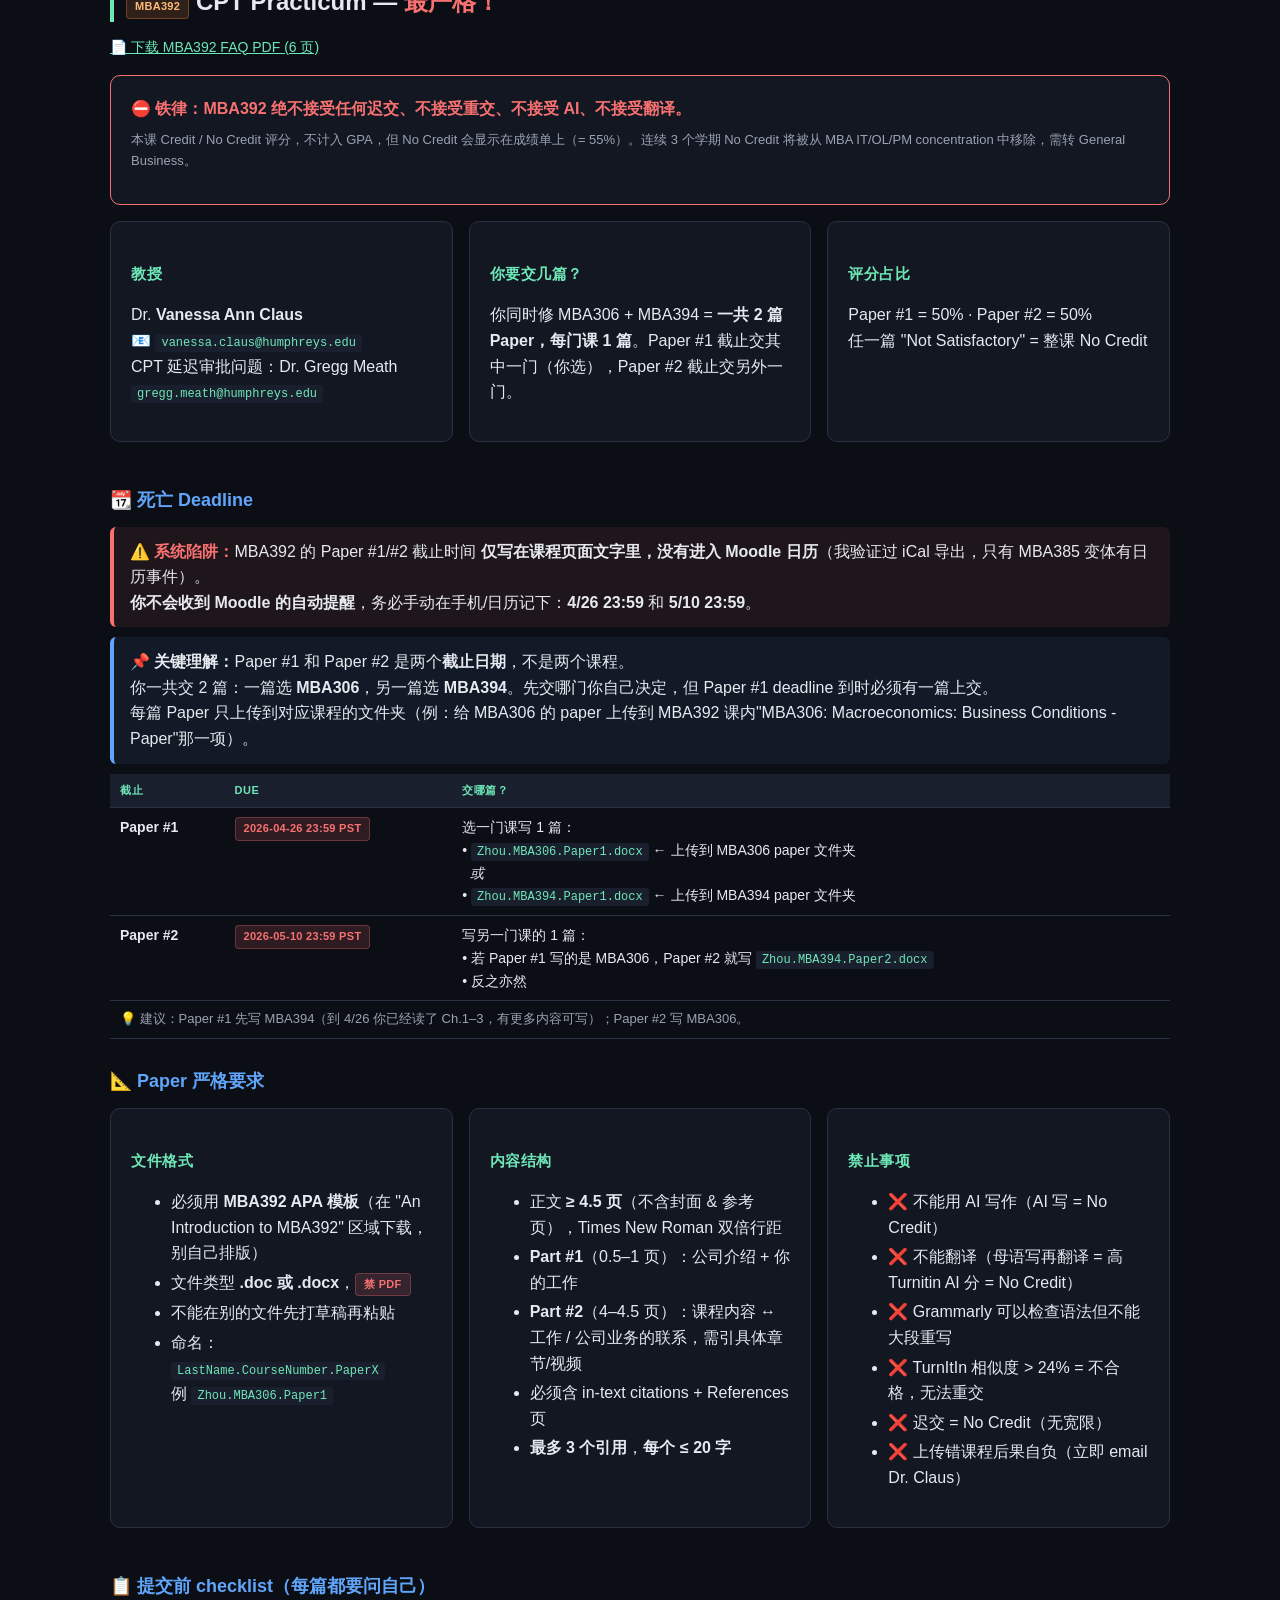
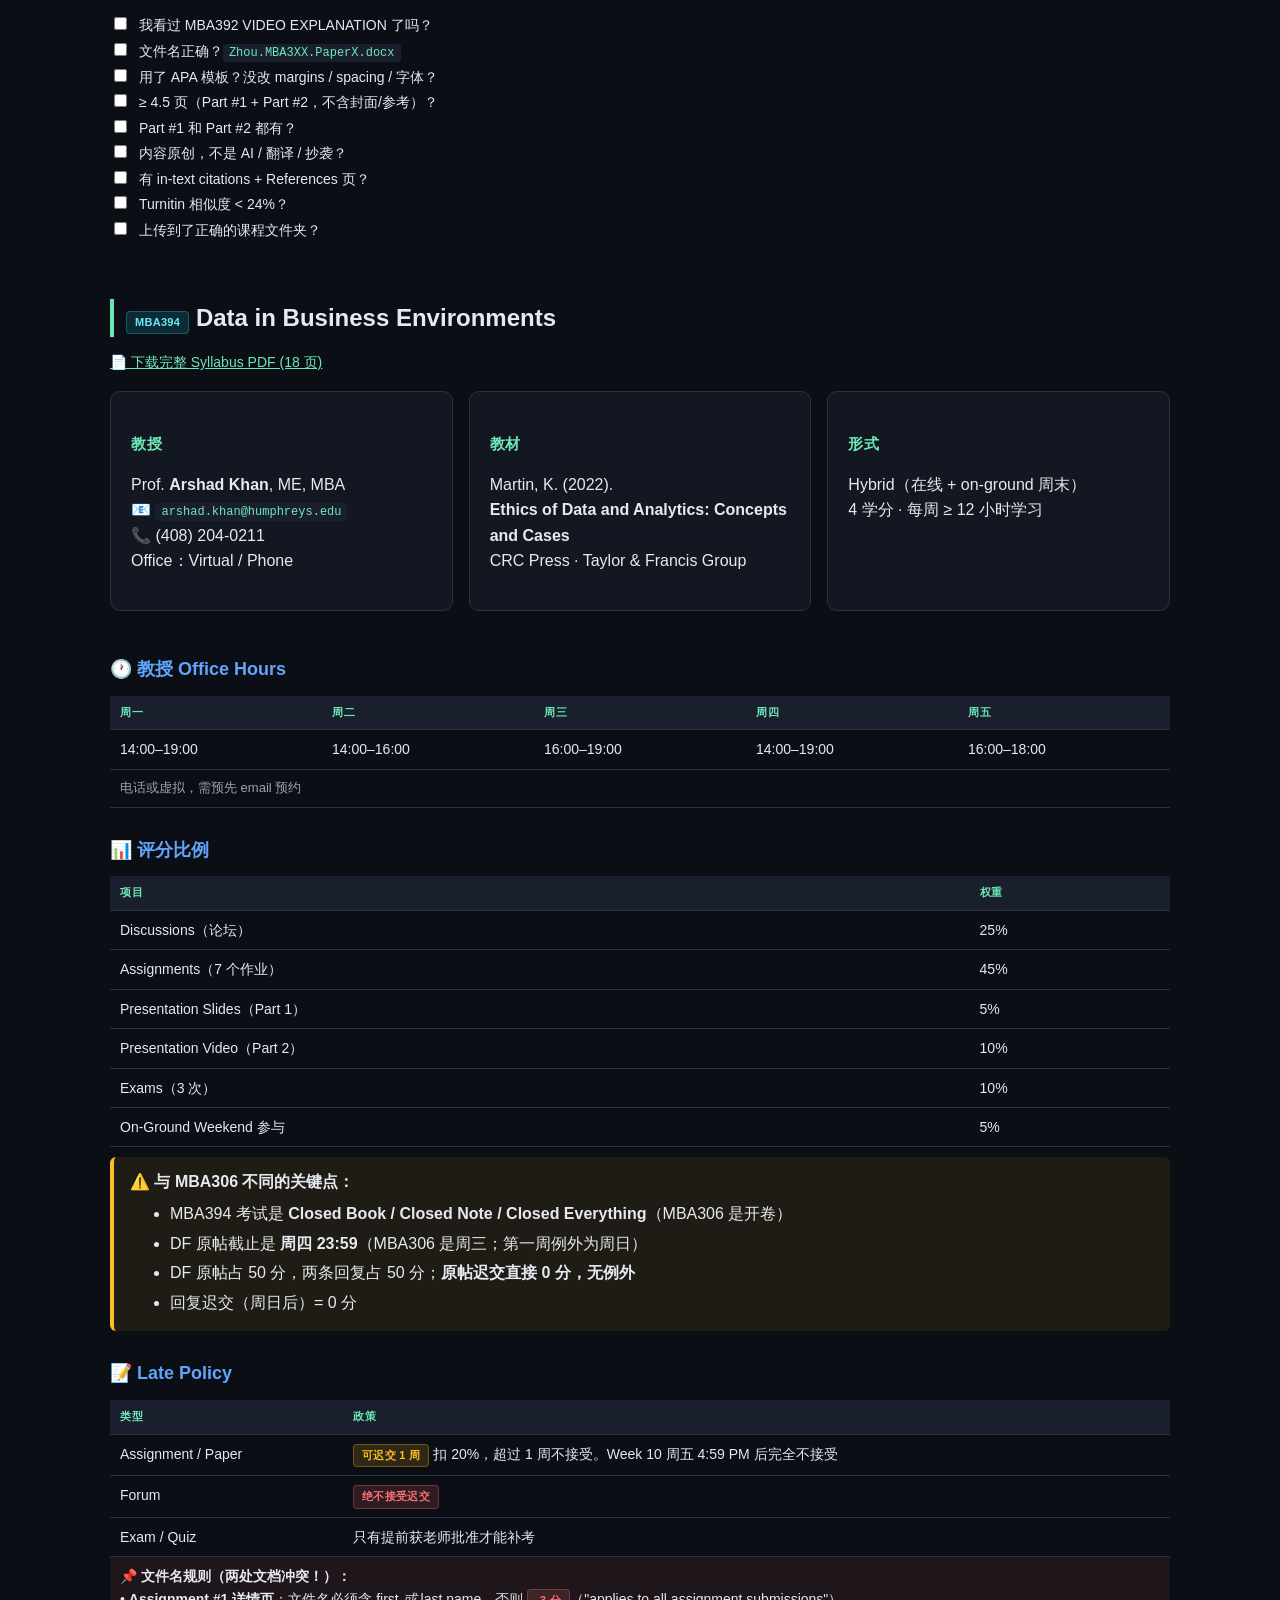
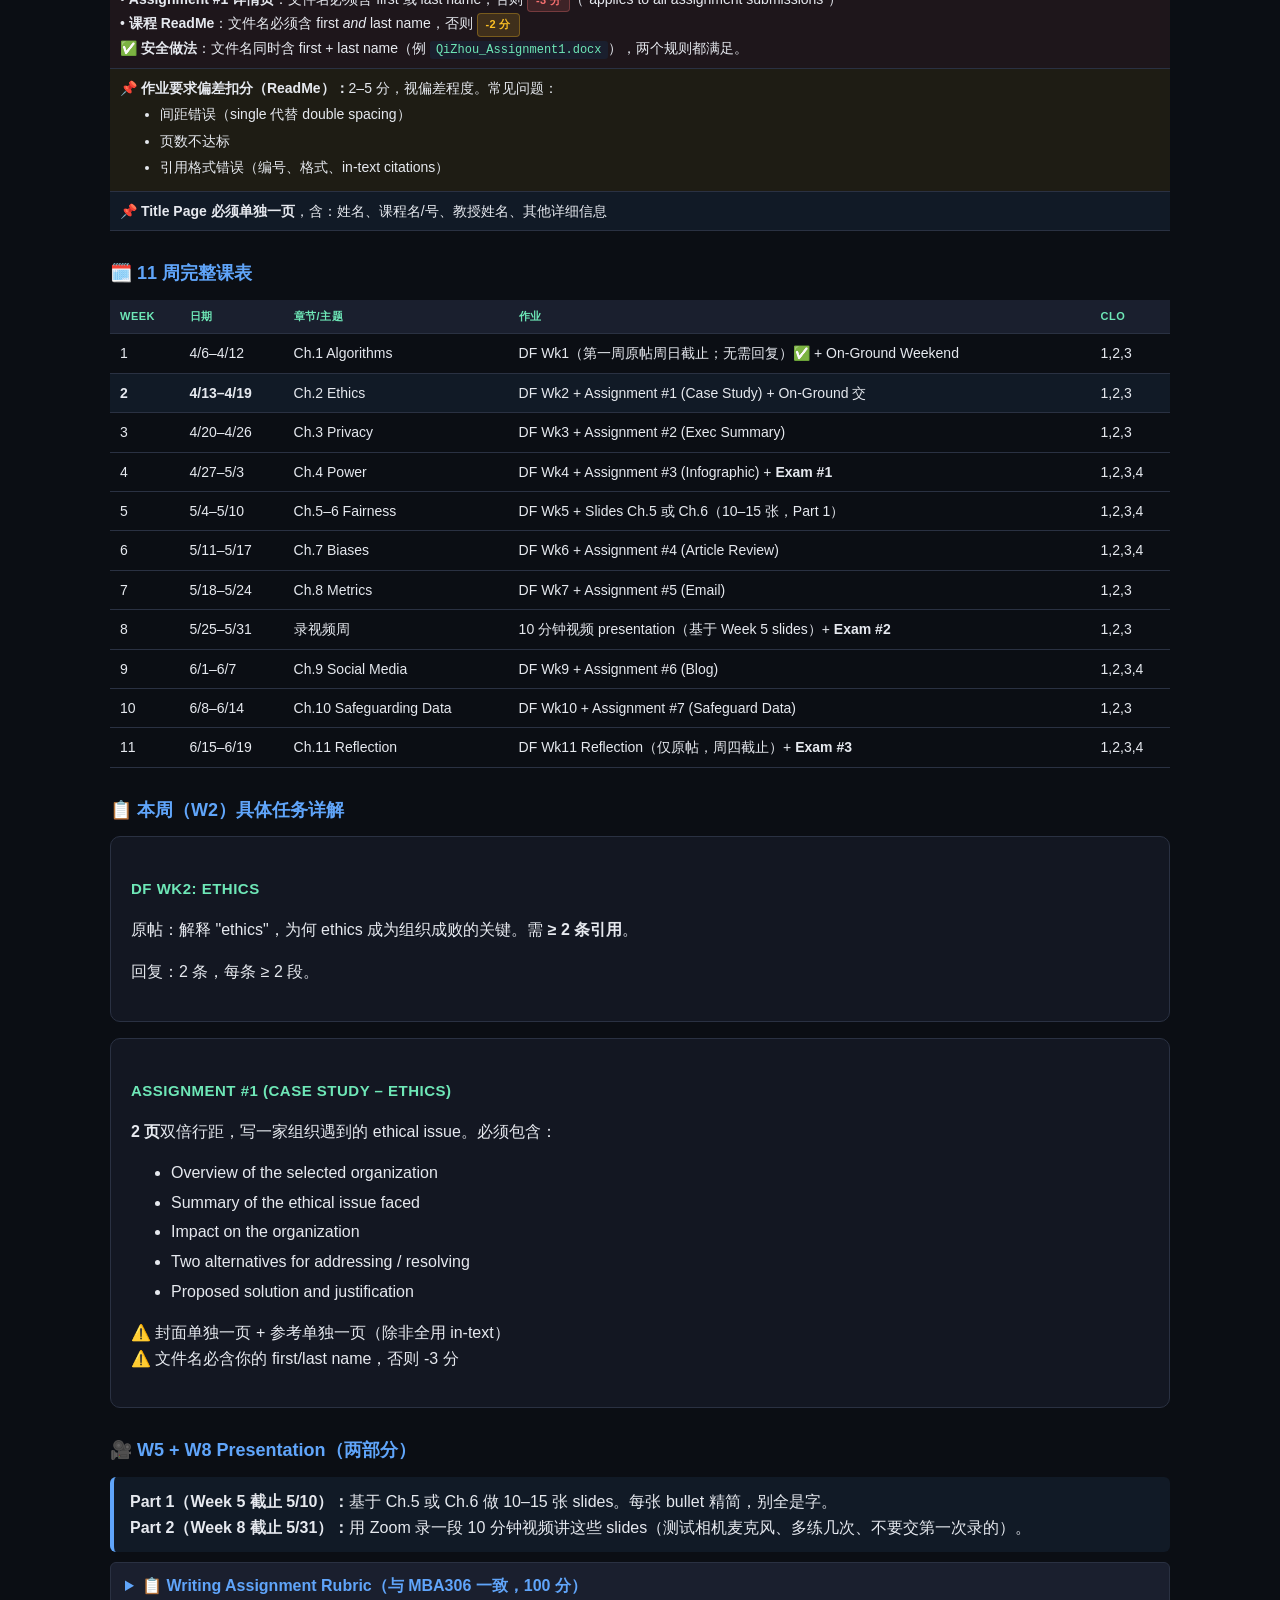
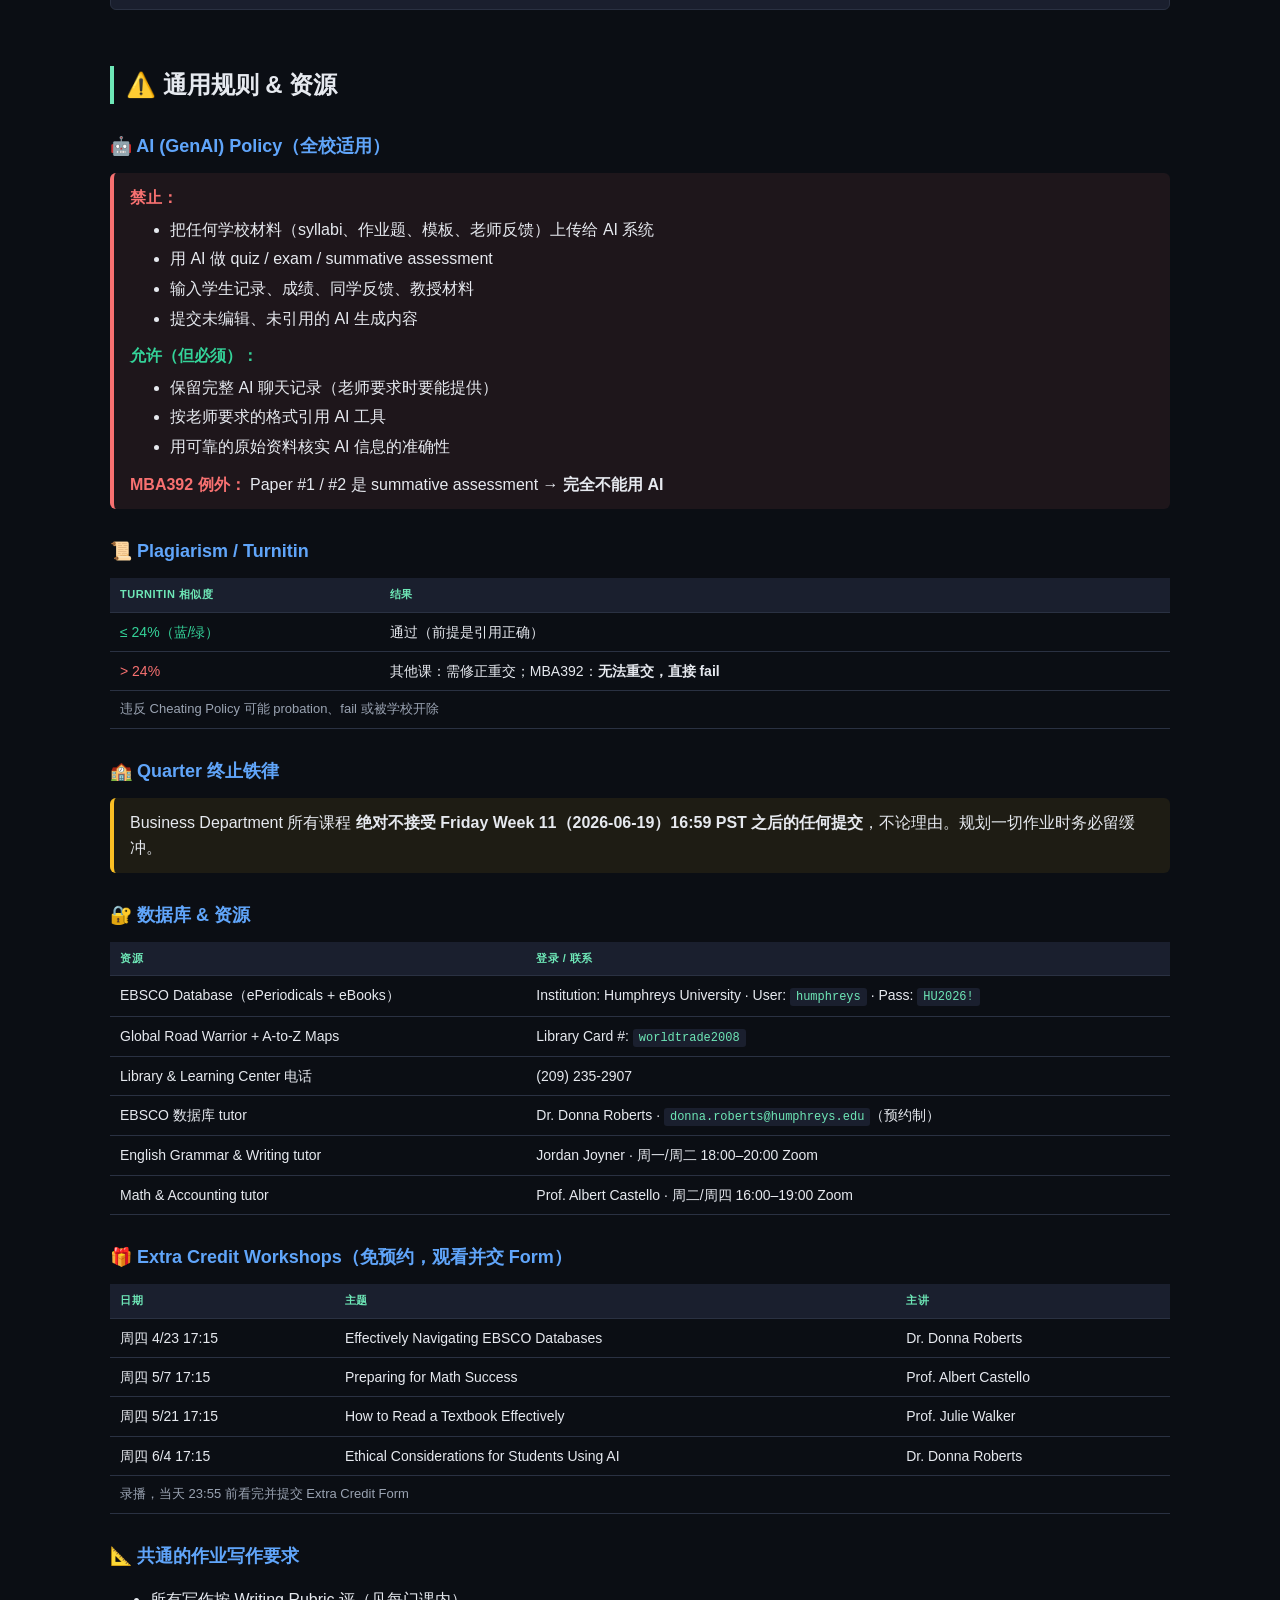
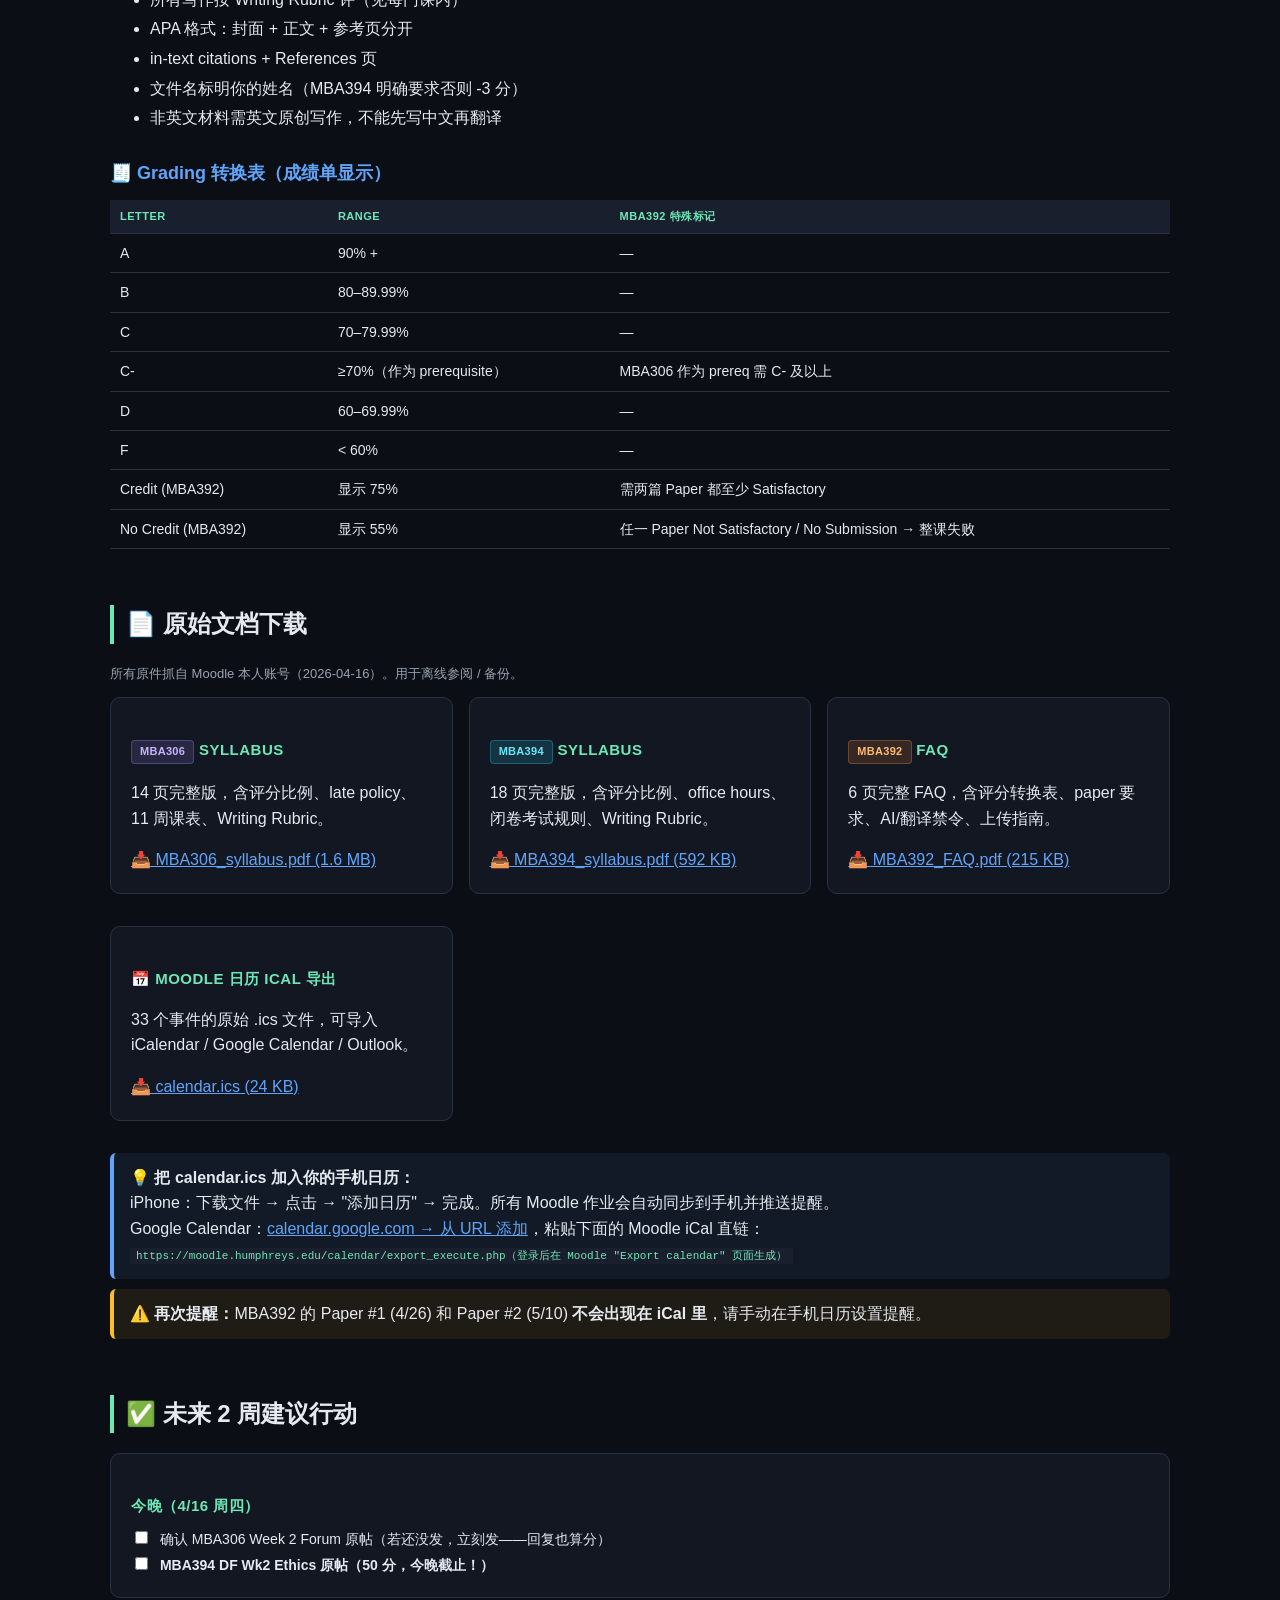
==== commit 4e6f35d6: "Add cache-busting: no-cache headers + version auto-check + Actions deploy" ====
--- a/index.html
+++ b/index.html
@@ -3,6 +3,9 @@
 <head>
 <meta charset="UTF-8">
 <meta name="viewport" content="width=device-width, initial-scale=1.0">
+<meta http-equiv="Cache-Control" content="no-cache, no-store, must-revalidate">
+<meta http-equiv="Pragma" content="no-cache">
+<meta http-equiv="Expires" content="0">
 <title>Humphreys MBA Spring 2026 — 课程完整指南</title>
 <style>
   :root{
@@ -98,10 +101,13 @@
 </style>
 </head>
 <body>
+<div id="updateBanner" style="display:none;position:fixed;top:0;left:0;right:0;z-index:1000;background:var(--ok);color:#0b0e14;text-align:center;padding:10px;font-weight:600;cursor:pointer" onclick="forceReload()">
+  🔄 检测到新版本！点击刷新加载最新内容
+</div>
 <header>
   <div>
     <h1>📚 Humphreys MBA Spring 2026 — 完整课程指南</h1>
-    <div class="meta">学生：Qi Zhou · 学期：2026/4/6 – 2026/6/21（11 周）</div>
+    <div class="meta">学生：Qi Zhou · 学期：2026/4/6 – 2026/6/21（11 周）· <span id="buildTime" style="color:var(--accent)">构建中</span> · <a href="#" onclick="forceReload();return false" style="color:var(--accent2)">[强制刷新]</a></div>
   </div>
   <nav>
     <a href="#dash">📊 仪表板</a>
@@ -764,6 +770,30 @@
 </div>
 
 <script>
+  // ============ 版本检测 + 自动提示更新 ============
+  const BUILD_ID = '__BUILD_ID__'; // 部署时替换
+  document.getElementById('buildTime').textContent = '版本 ' + BUILD_ID.substring(0,7);
+
+  function forceReload(){
+    // 清除所有缓存并强制重载
+    if ('caches' in window) caches.keys().then(n => n.forEach(c => caches.delete(c)));
+    location.reload(true);
+  }
+
+  async function checkForUpdate(){
+    try {
+      const r = await fetch('version.txt?_=' + Date.now(), {cache:'no-store'});
+      if (!r.ok) return;
+      const latest = (await r.text()).trim();
+      if (latest && latest !== BUILD_ID) {
+        document.getElementById('updateBanner').style.display = 'block';
+      }
+    } catch(e){}
+  }
+  // 页面加载 5 秒后第一次检查，之后每 2 分钟一次
+  setTimeout(checkForUpdate, 5000);
+  setInterval(checkForUpdate, 120000);
+
   // persist checkbox state in localStorage
   document.querySelectorAll('input[type=checkbox]').forEach((cb,i)=>{
     const key = 'hu-chk-' + i;
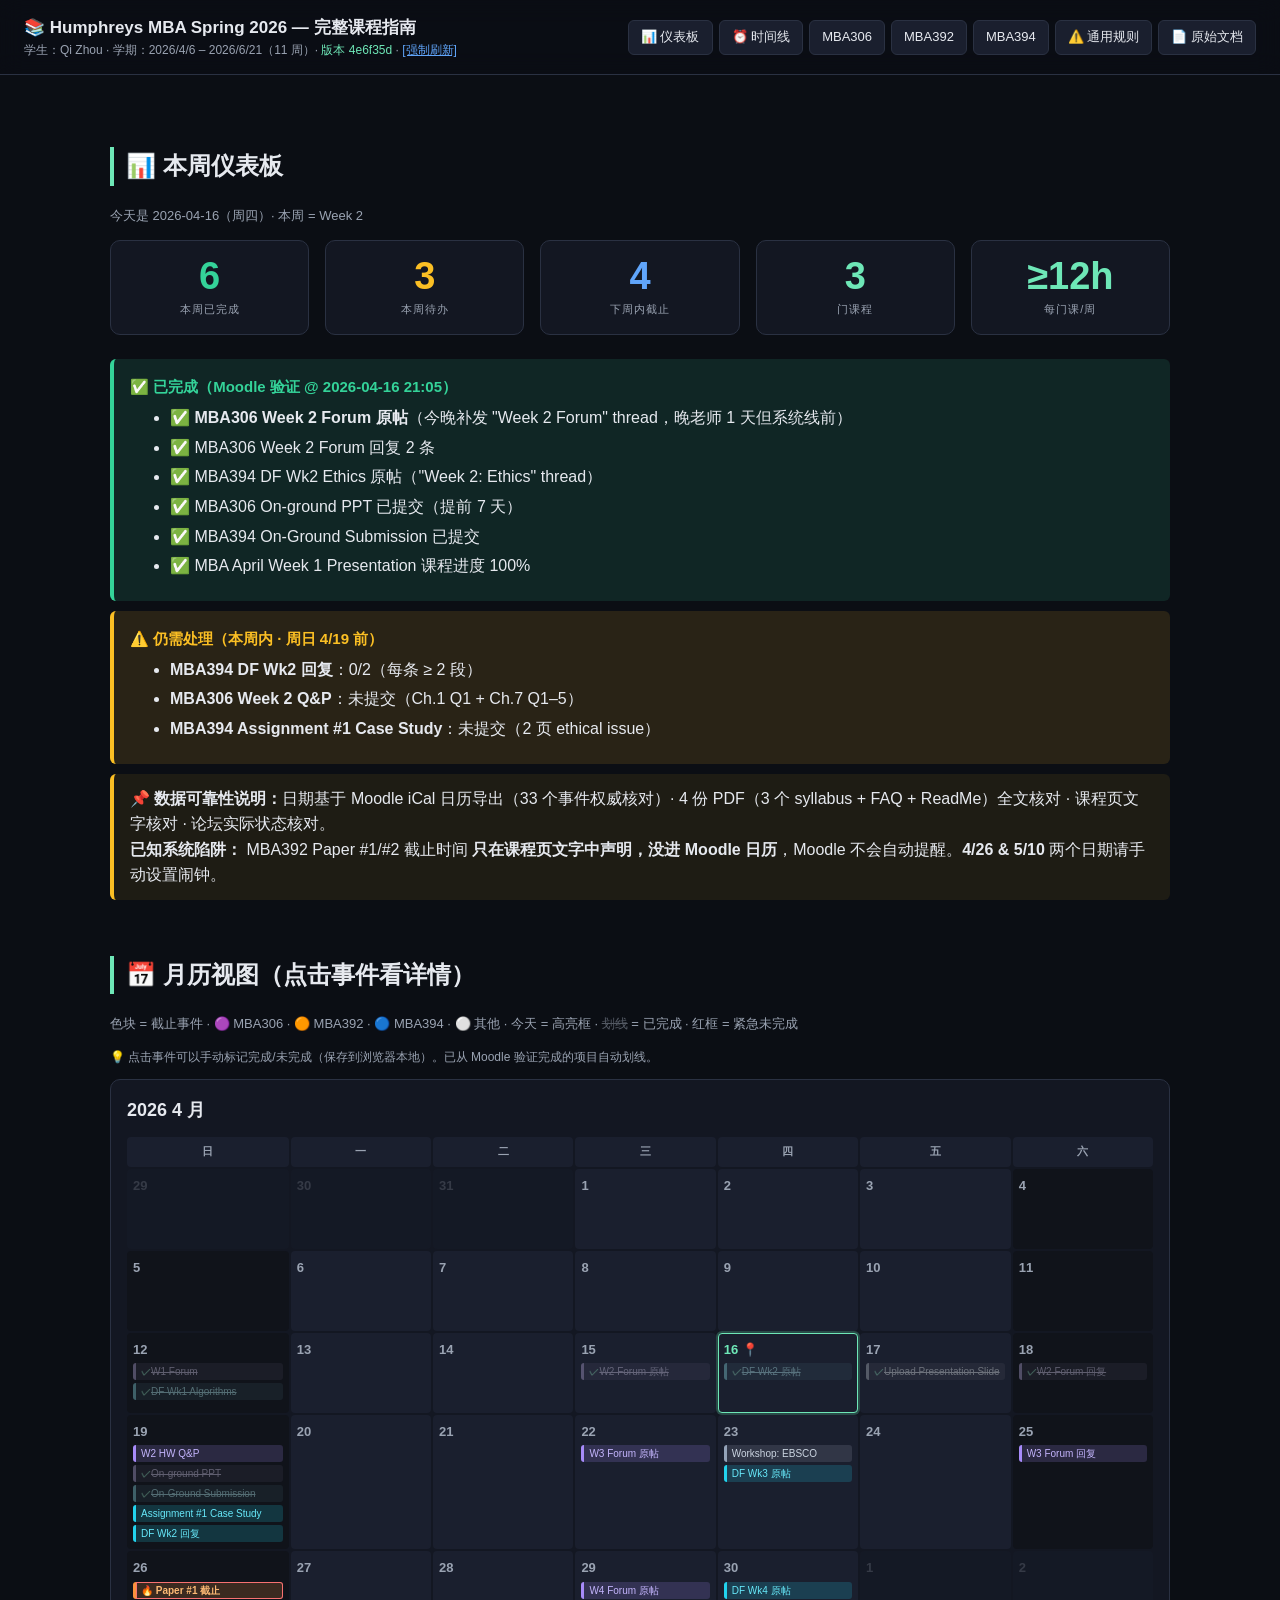
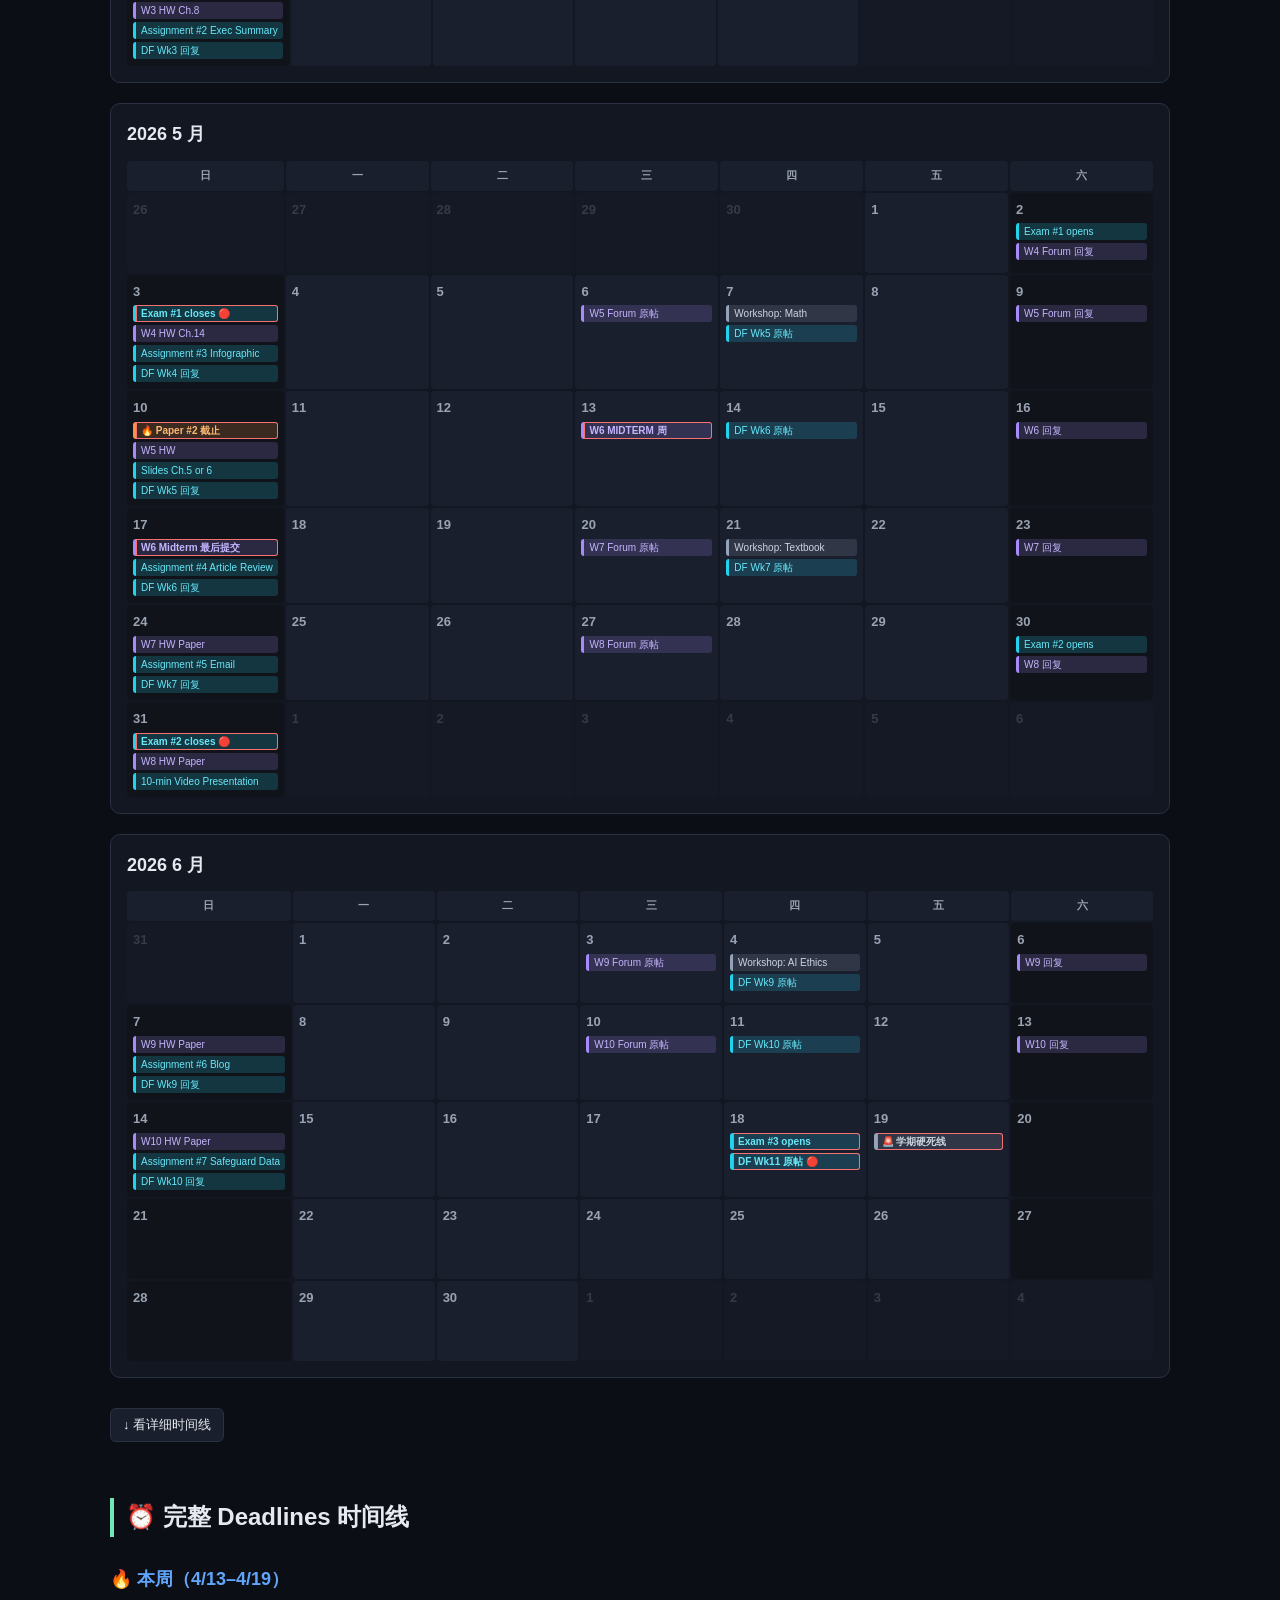
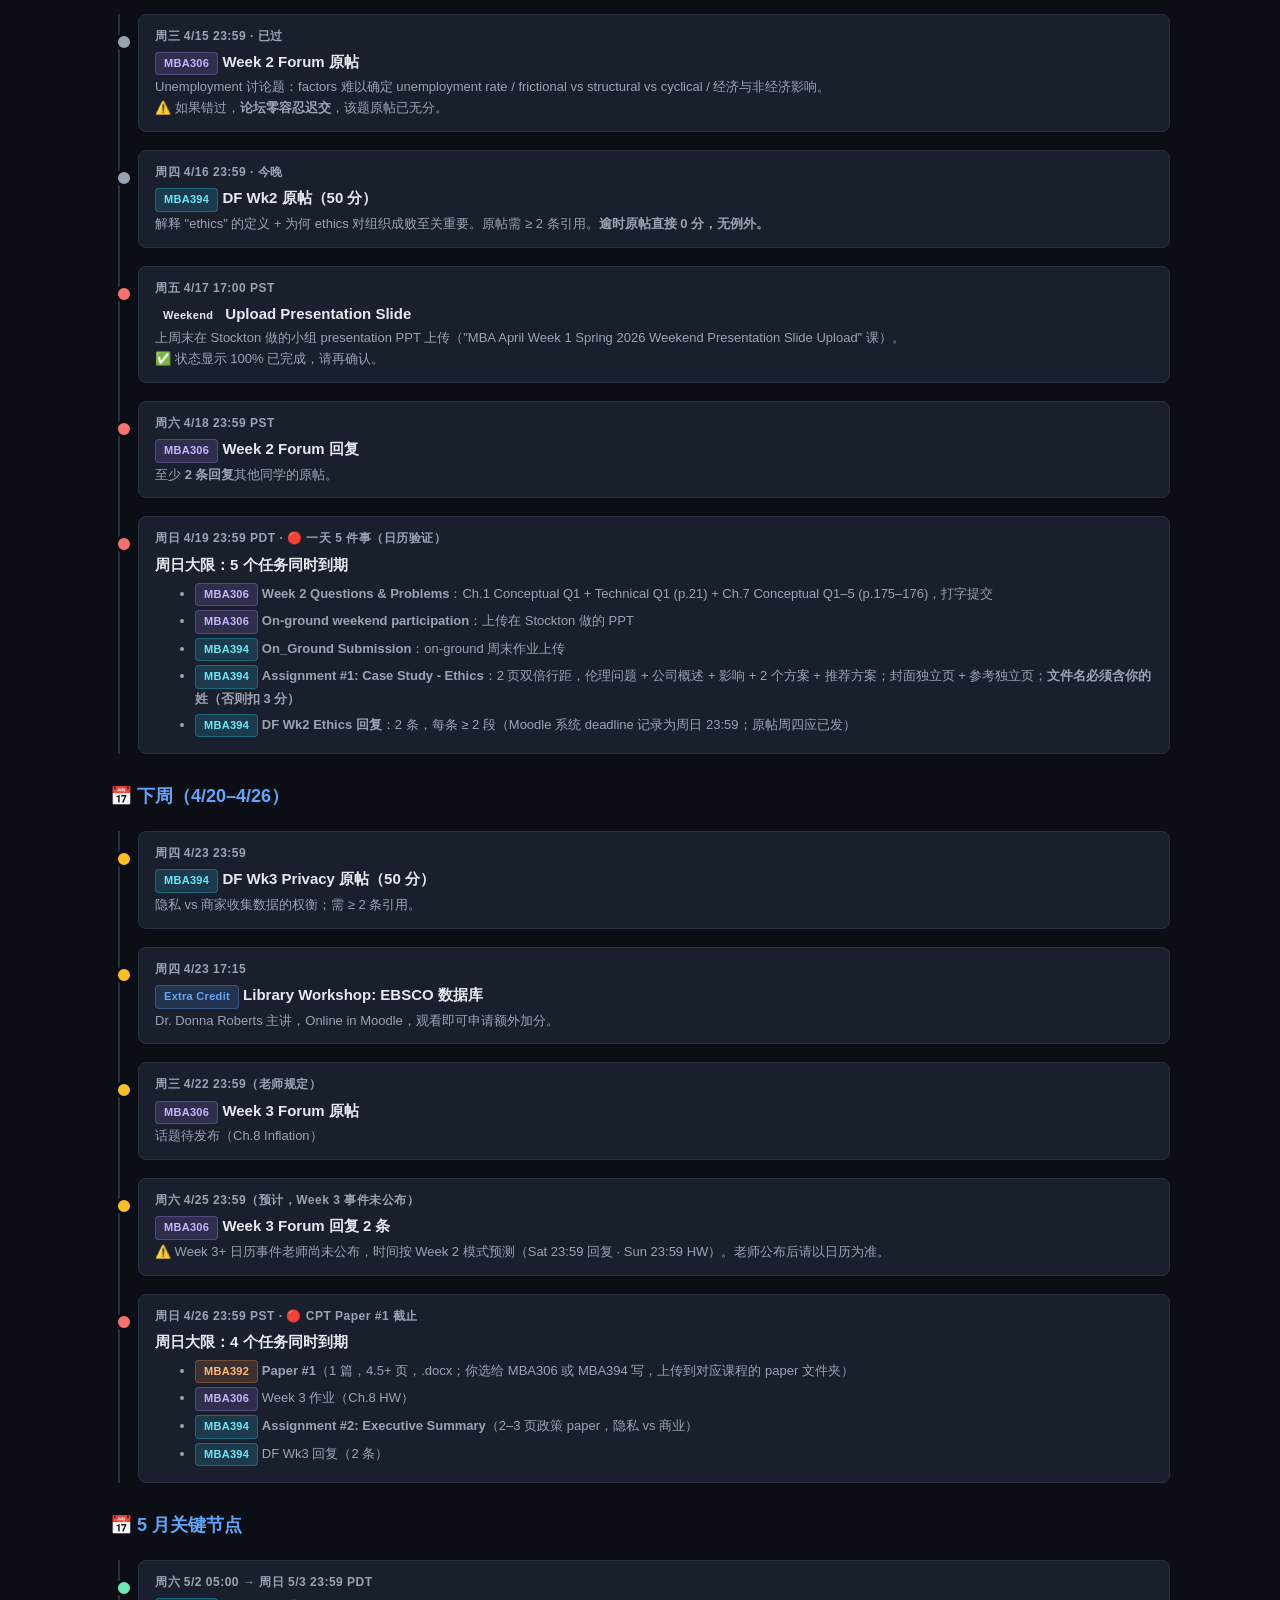
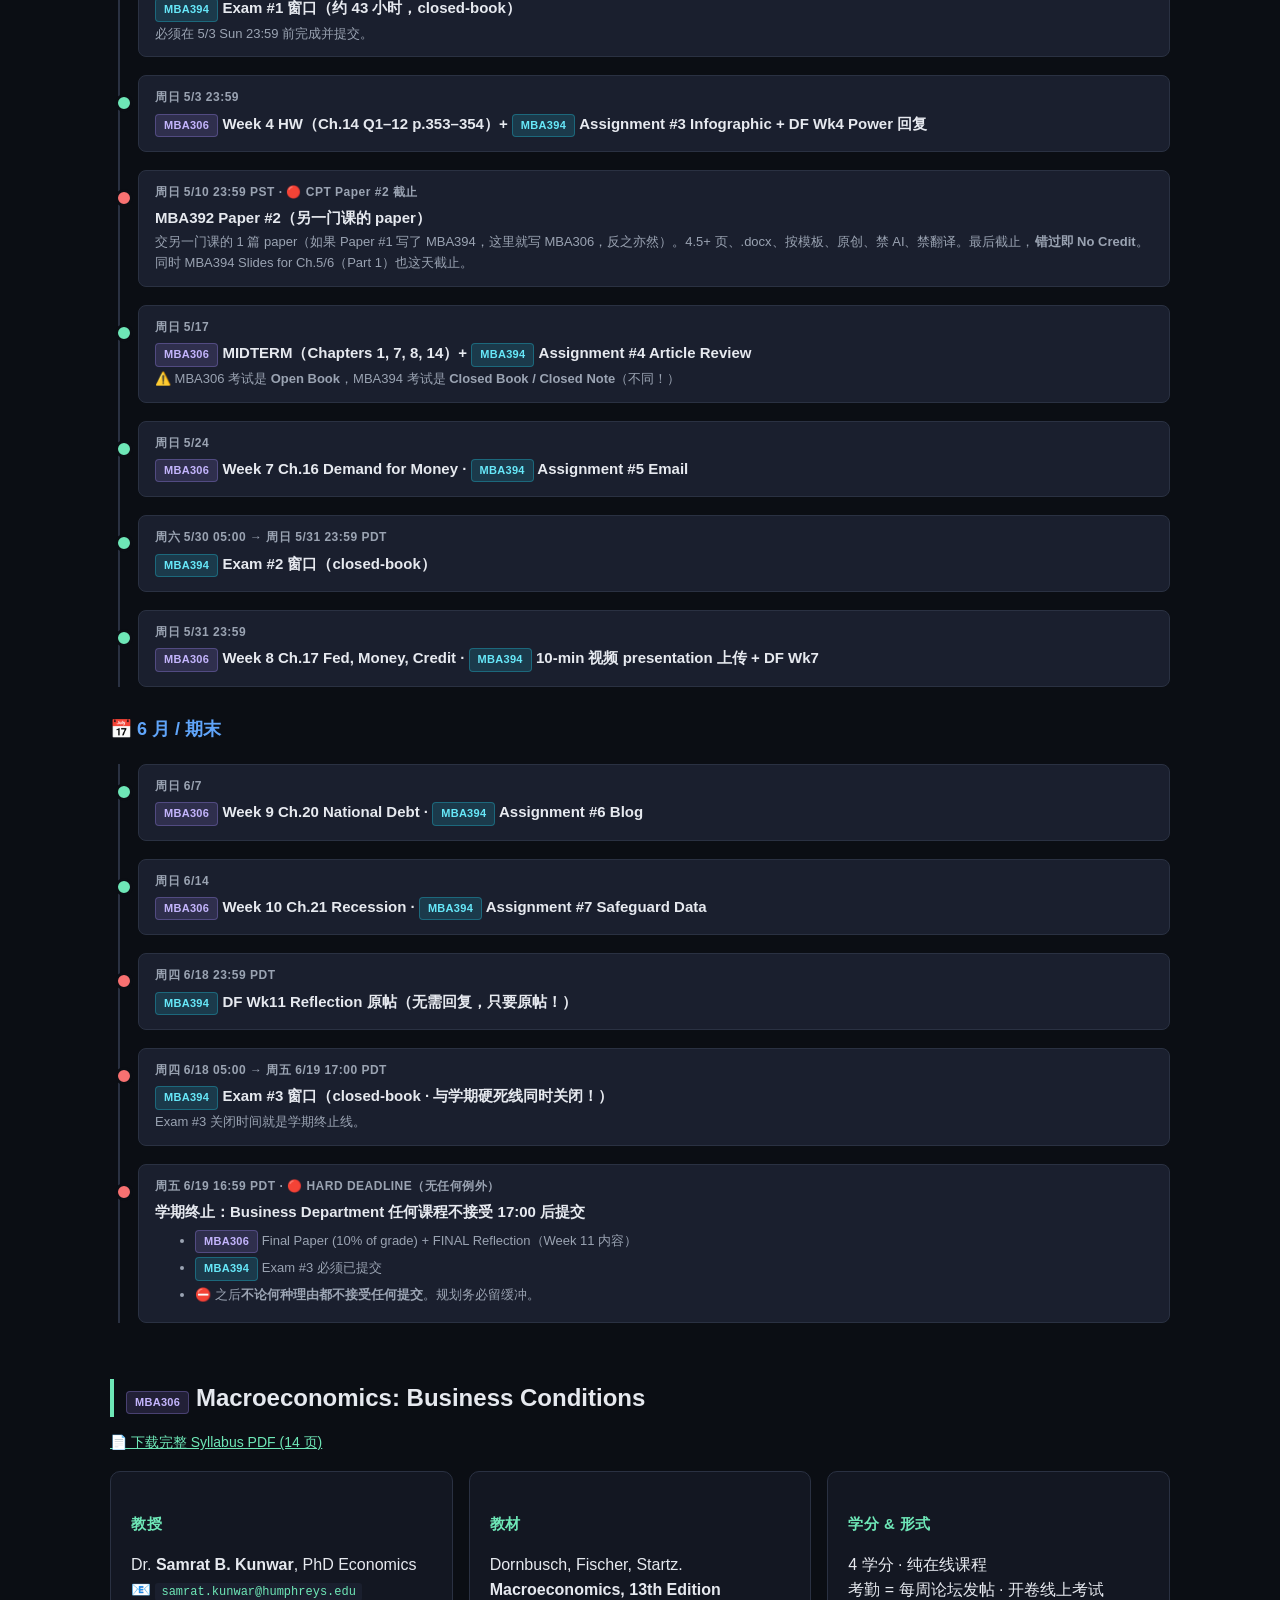
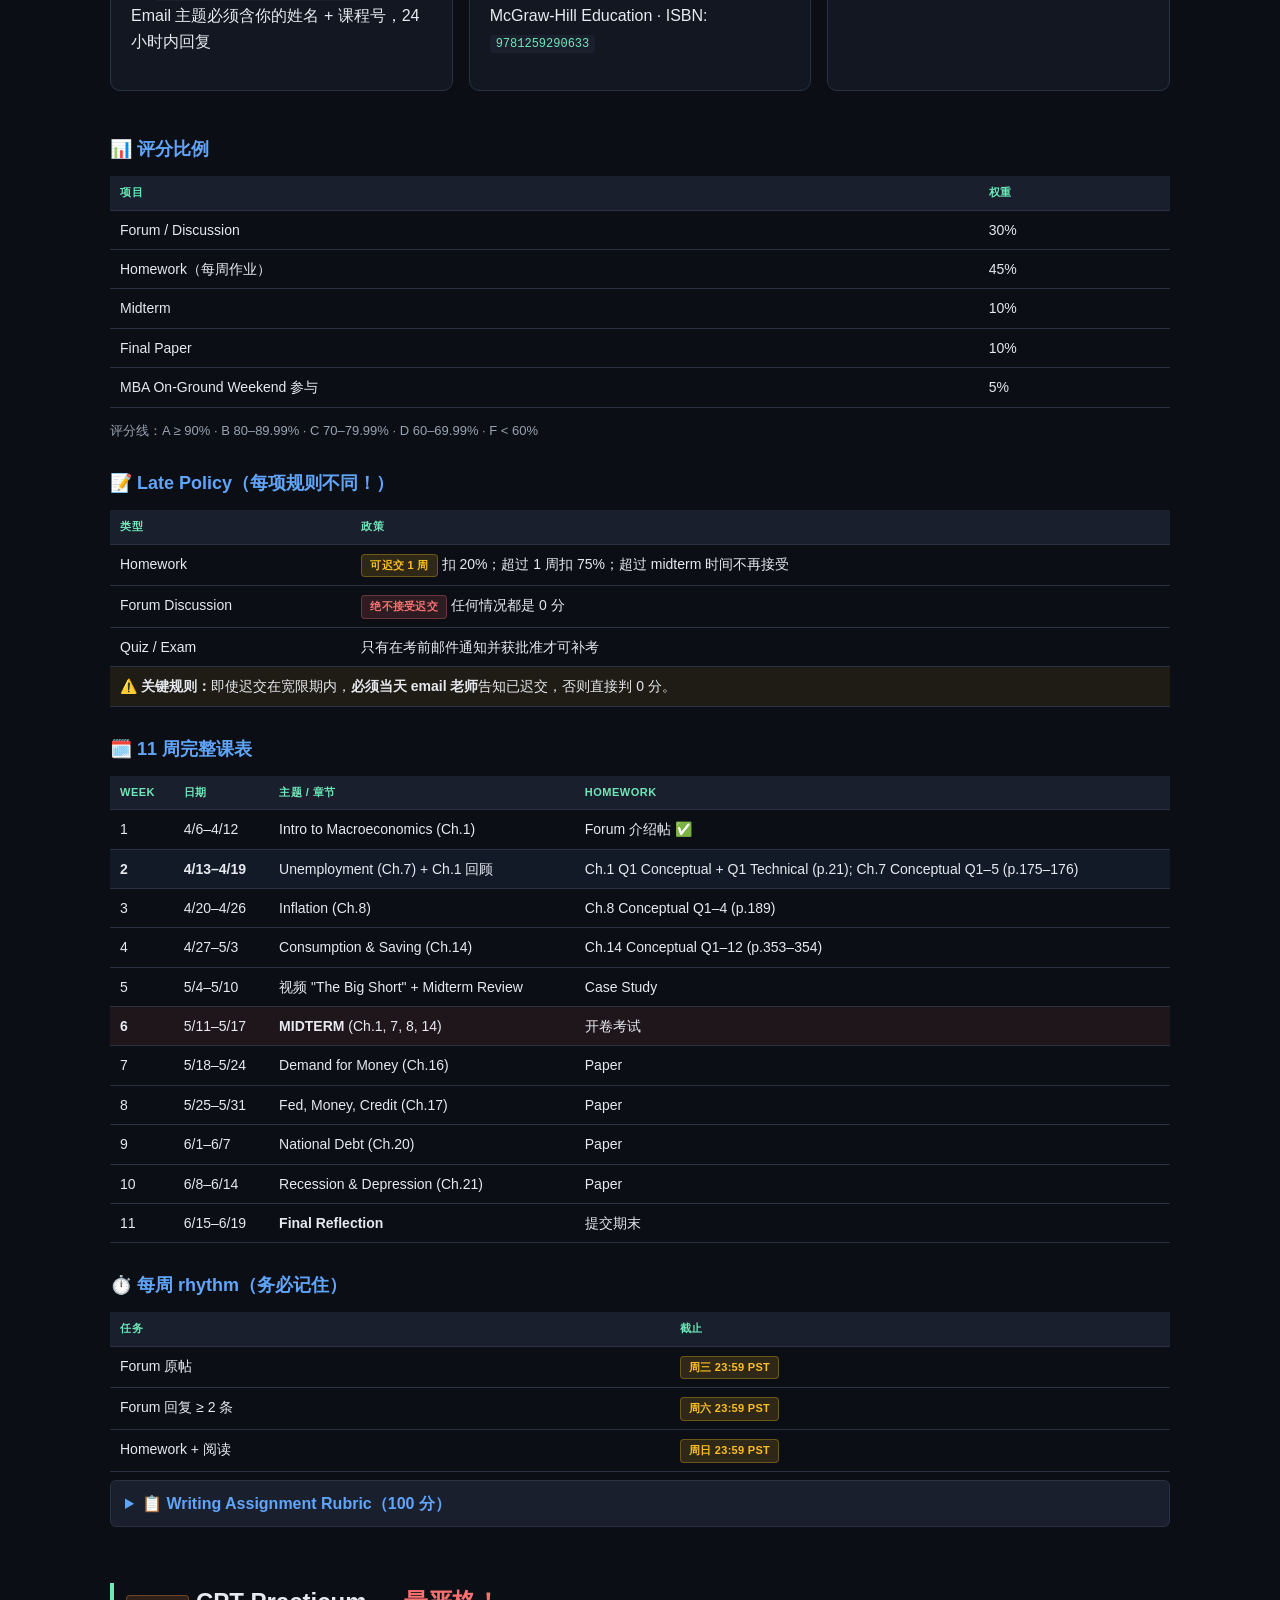
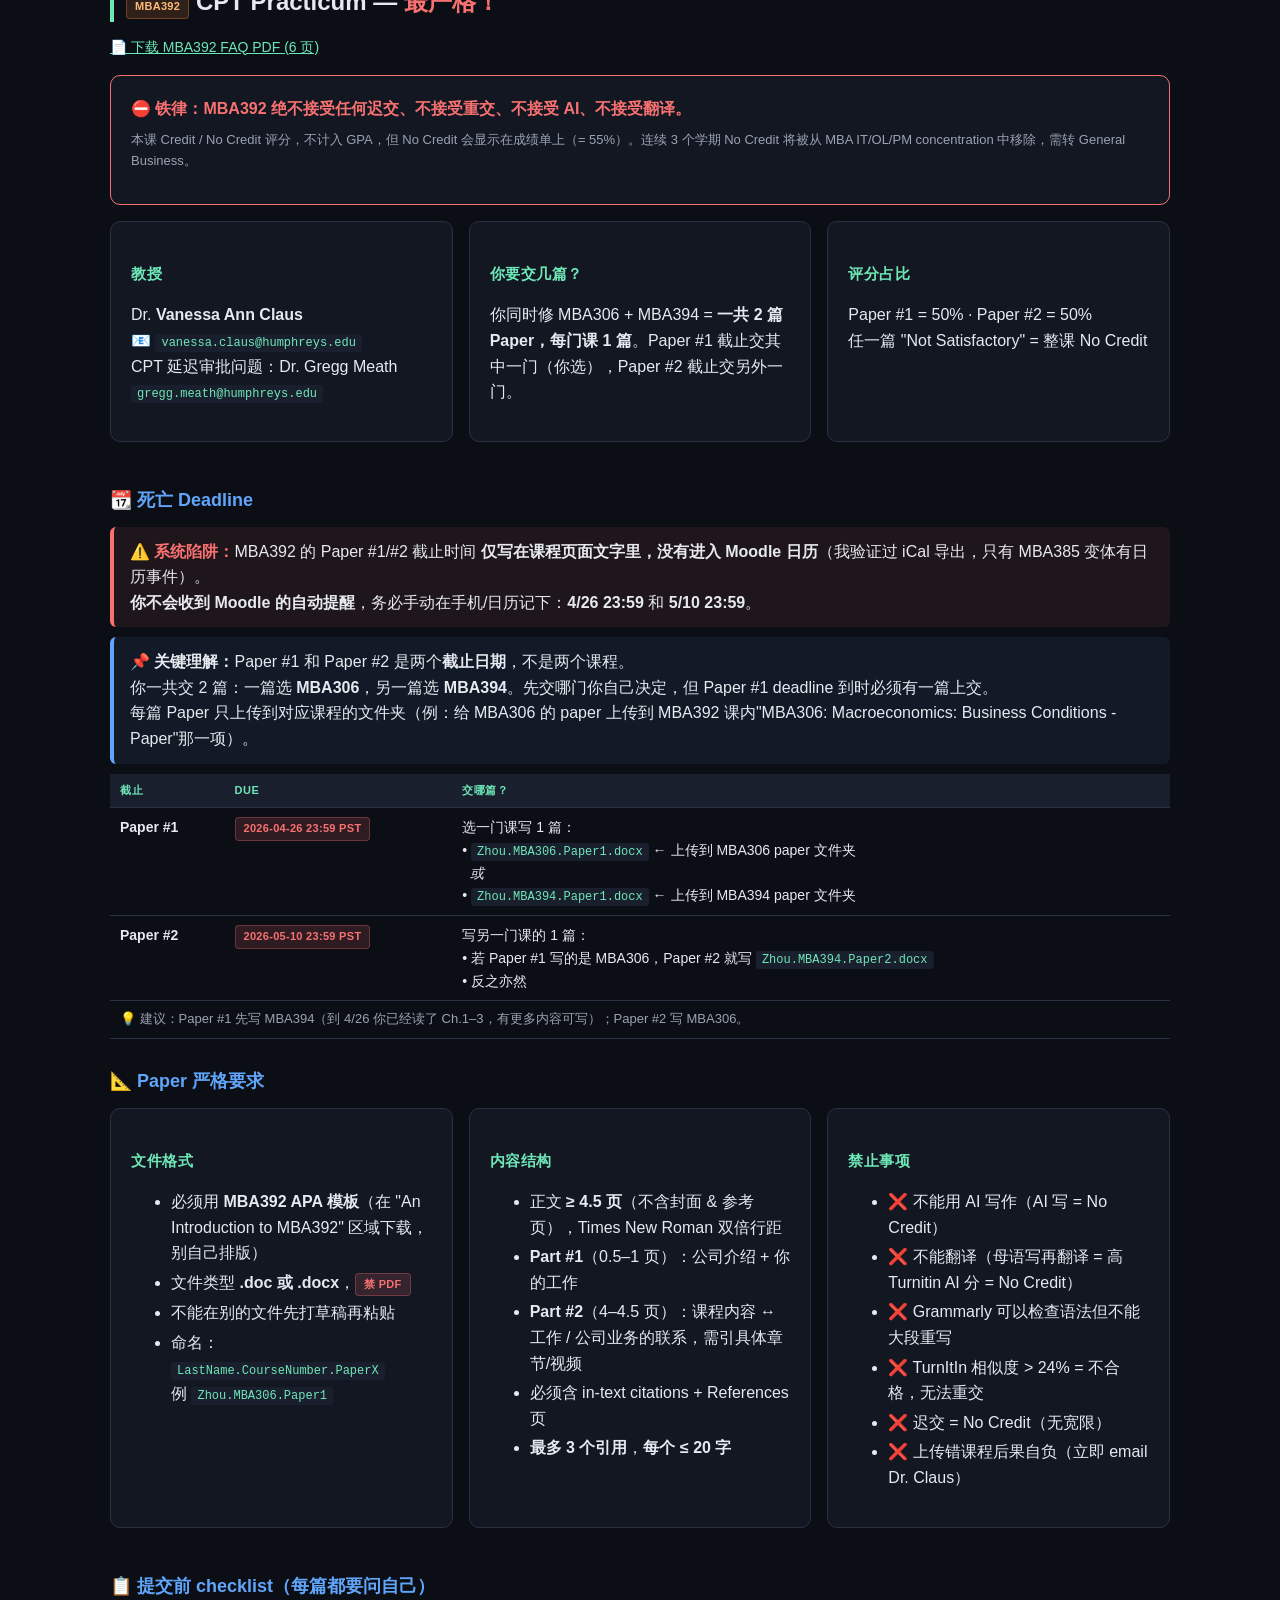
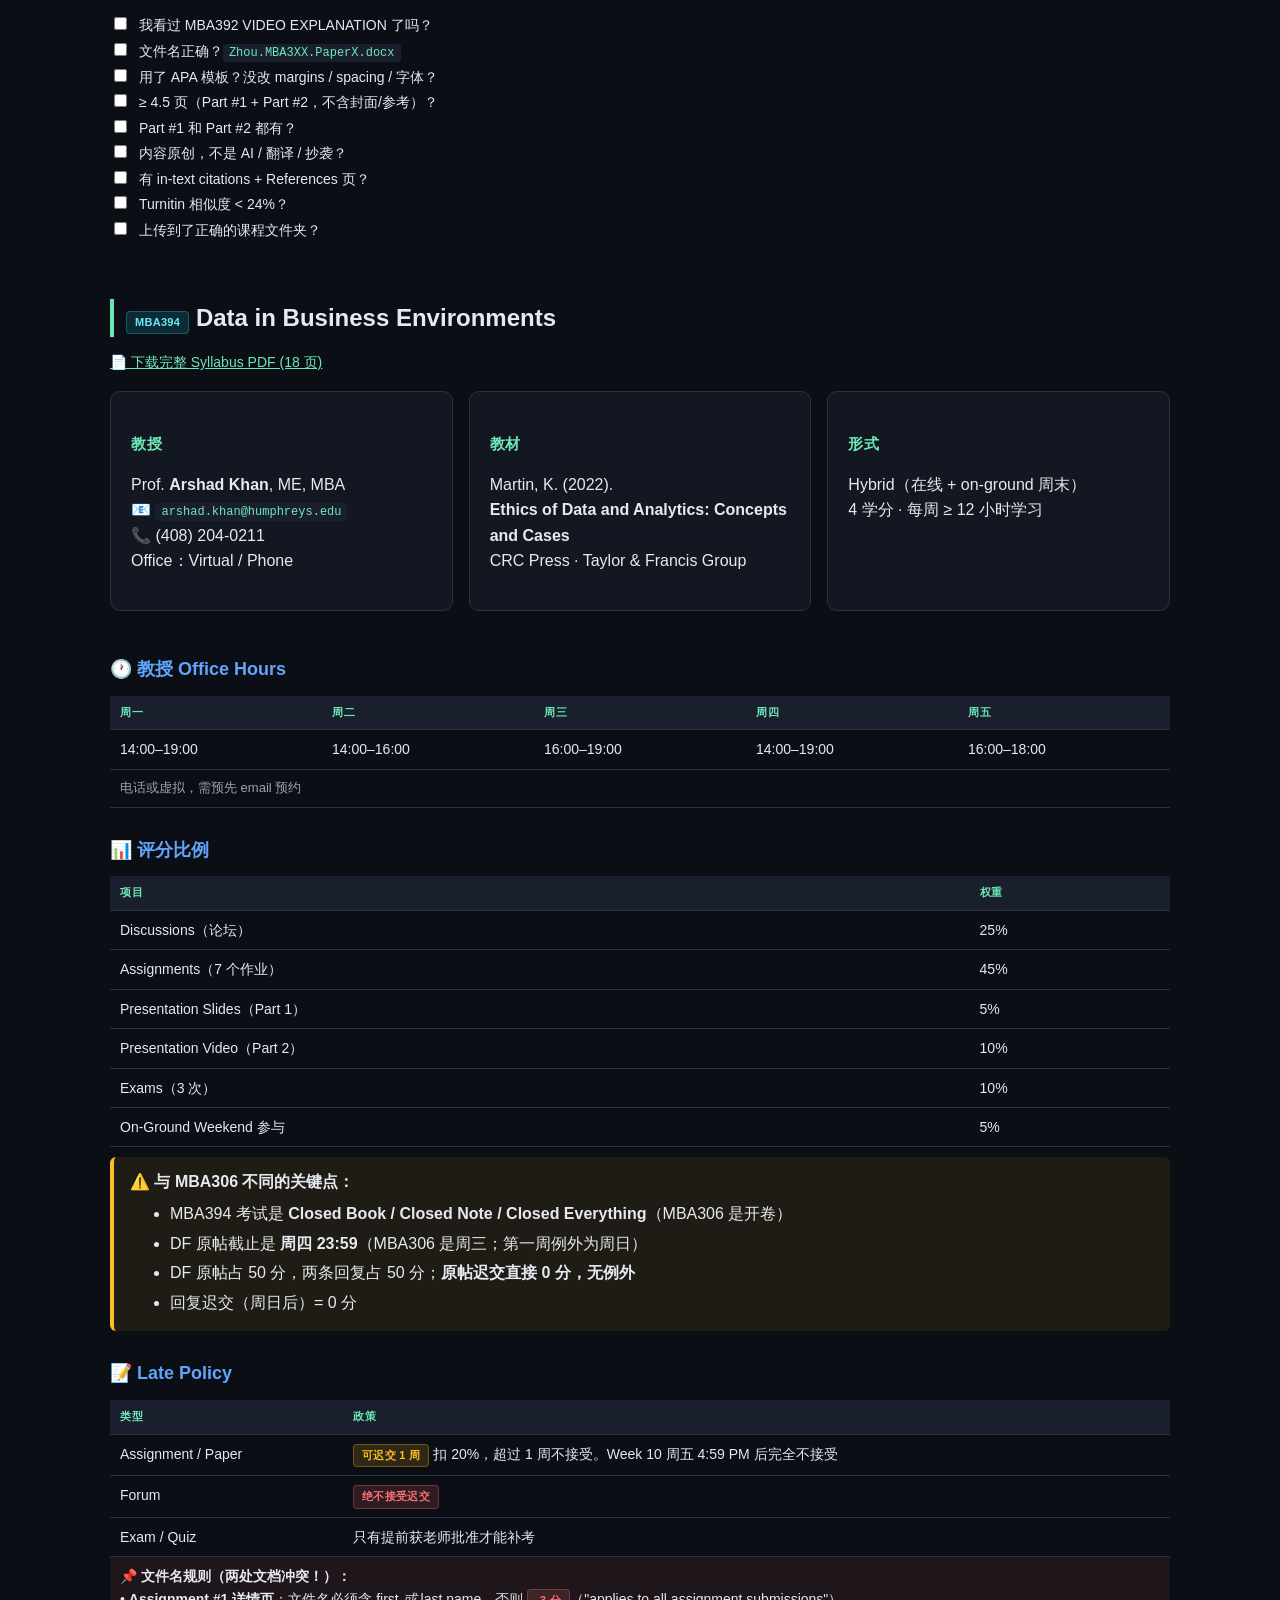
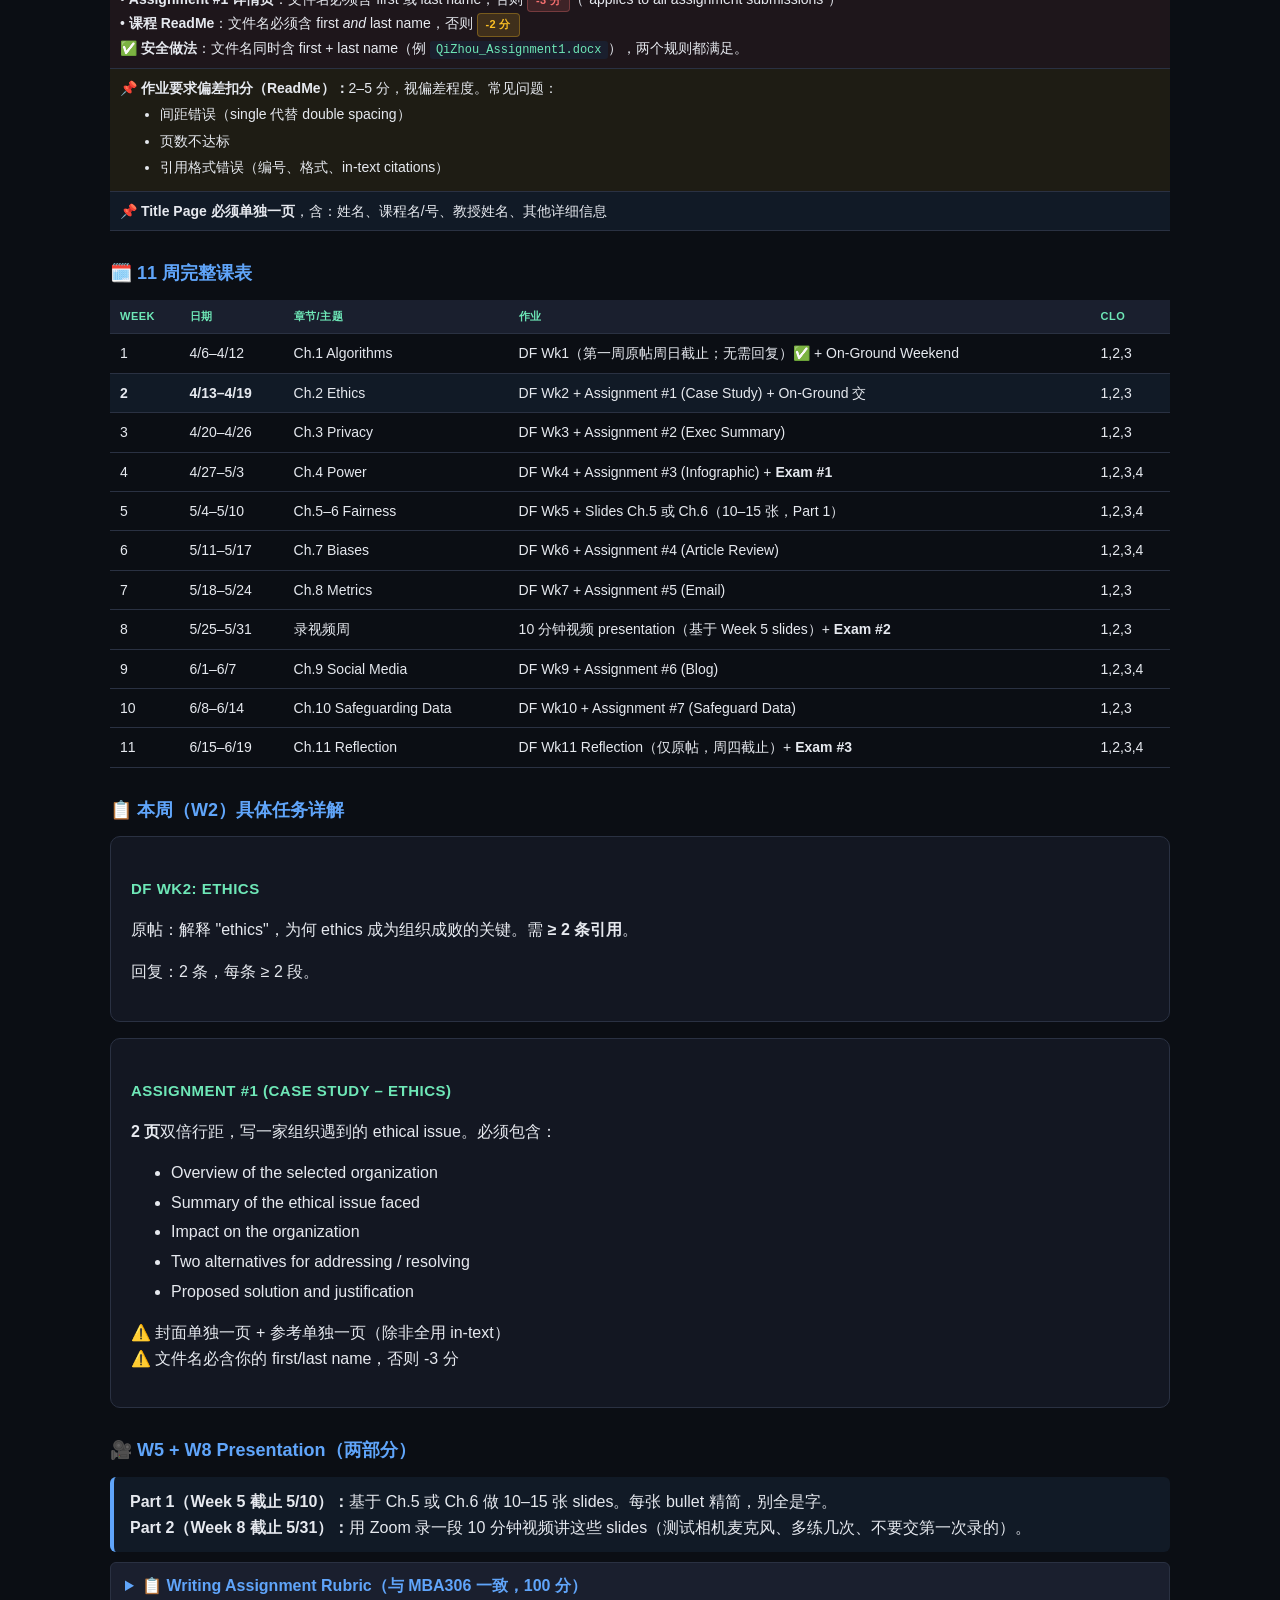
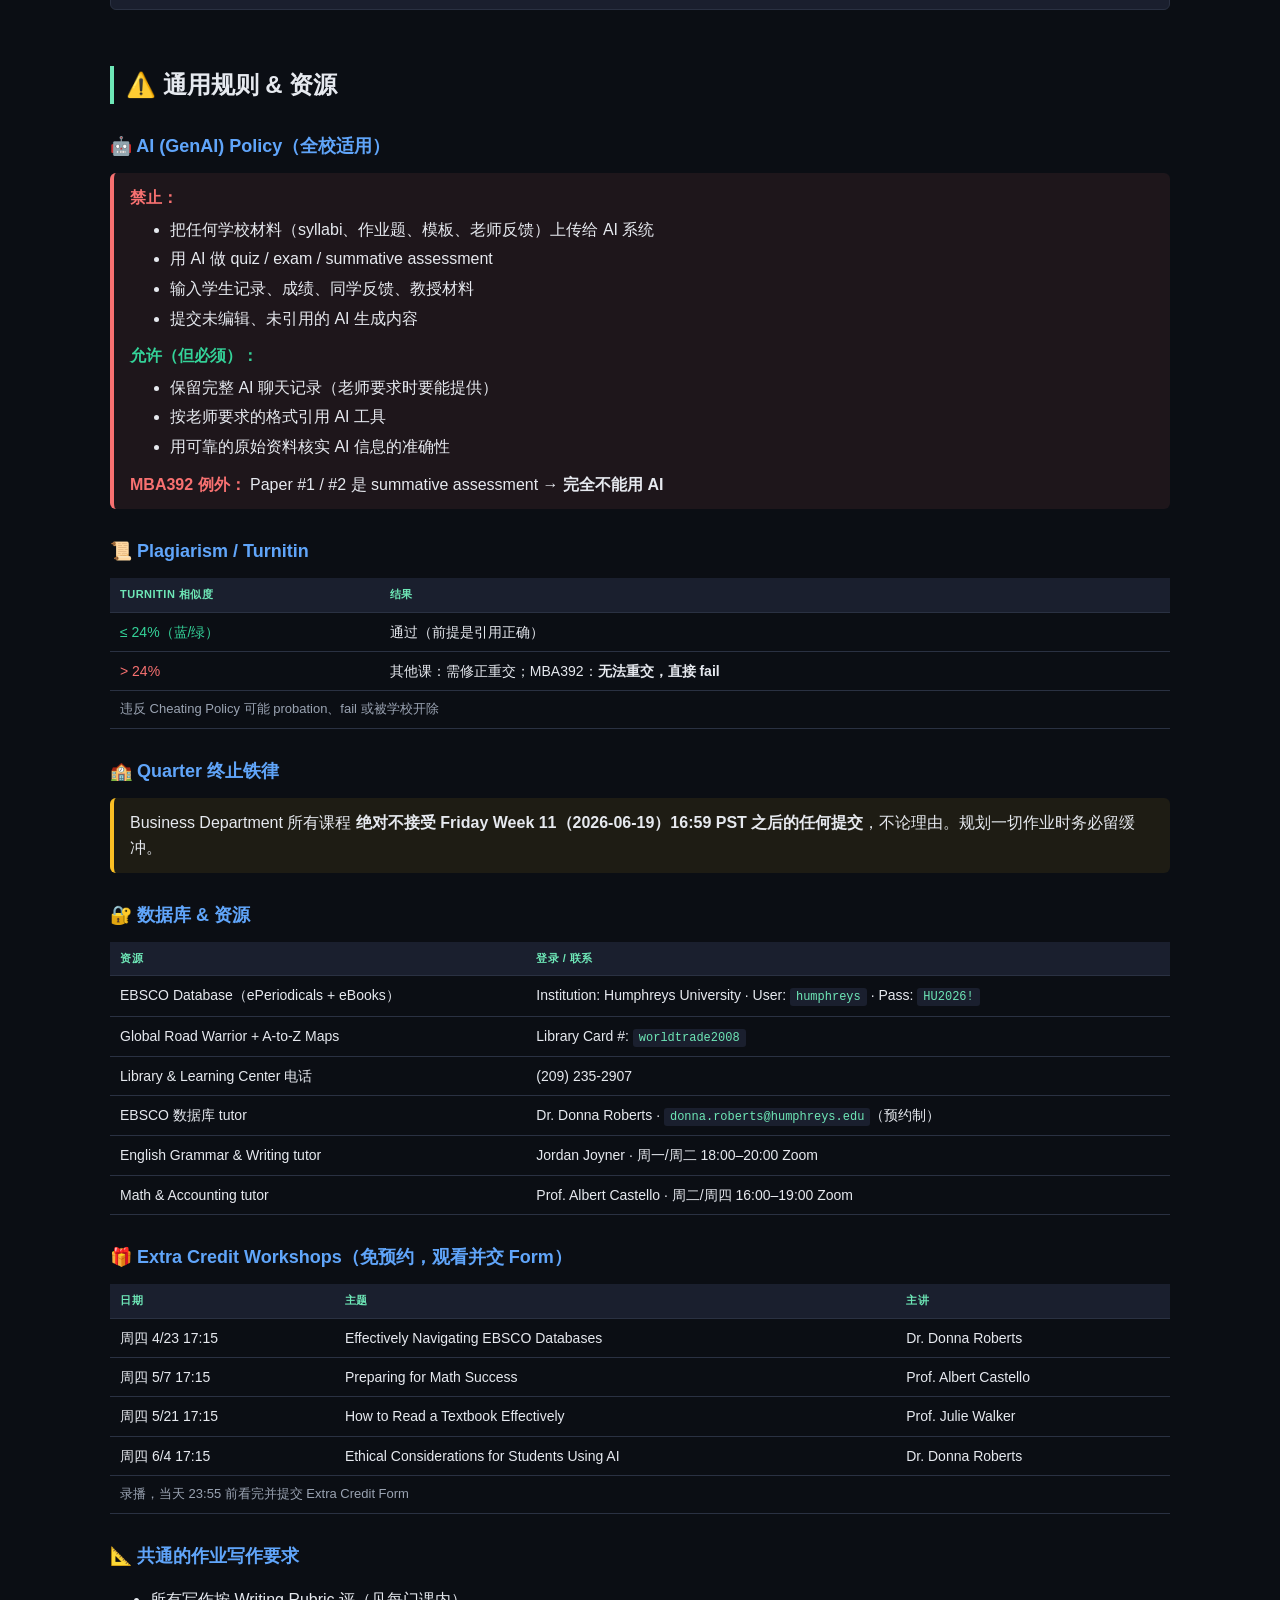
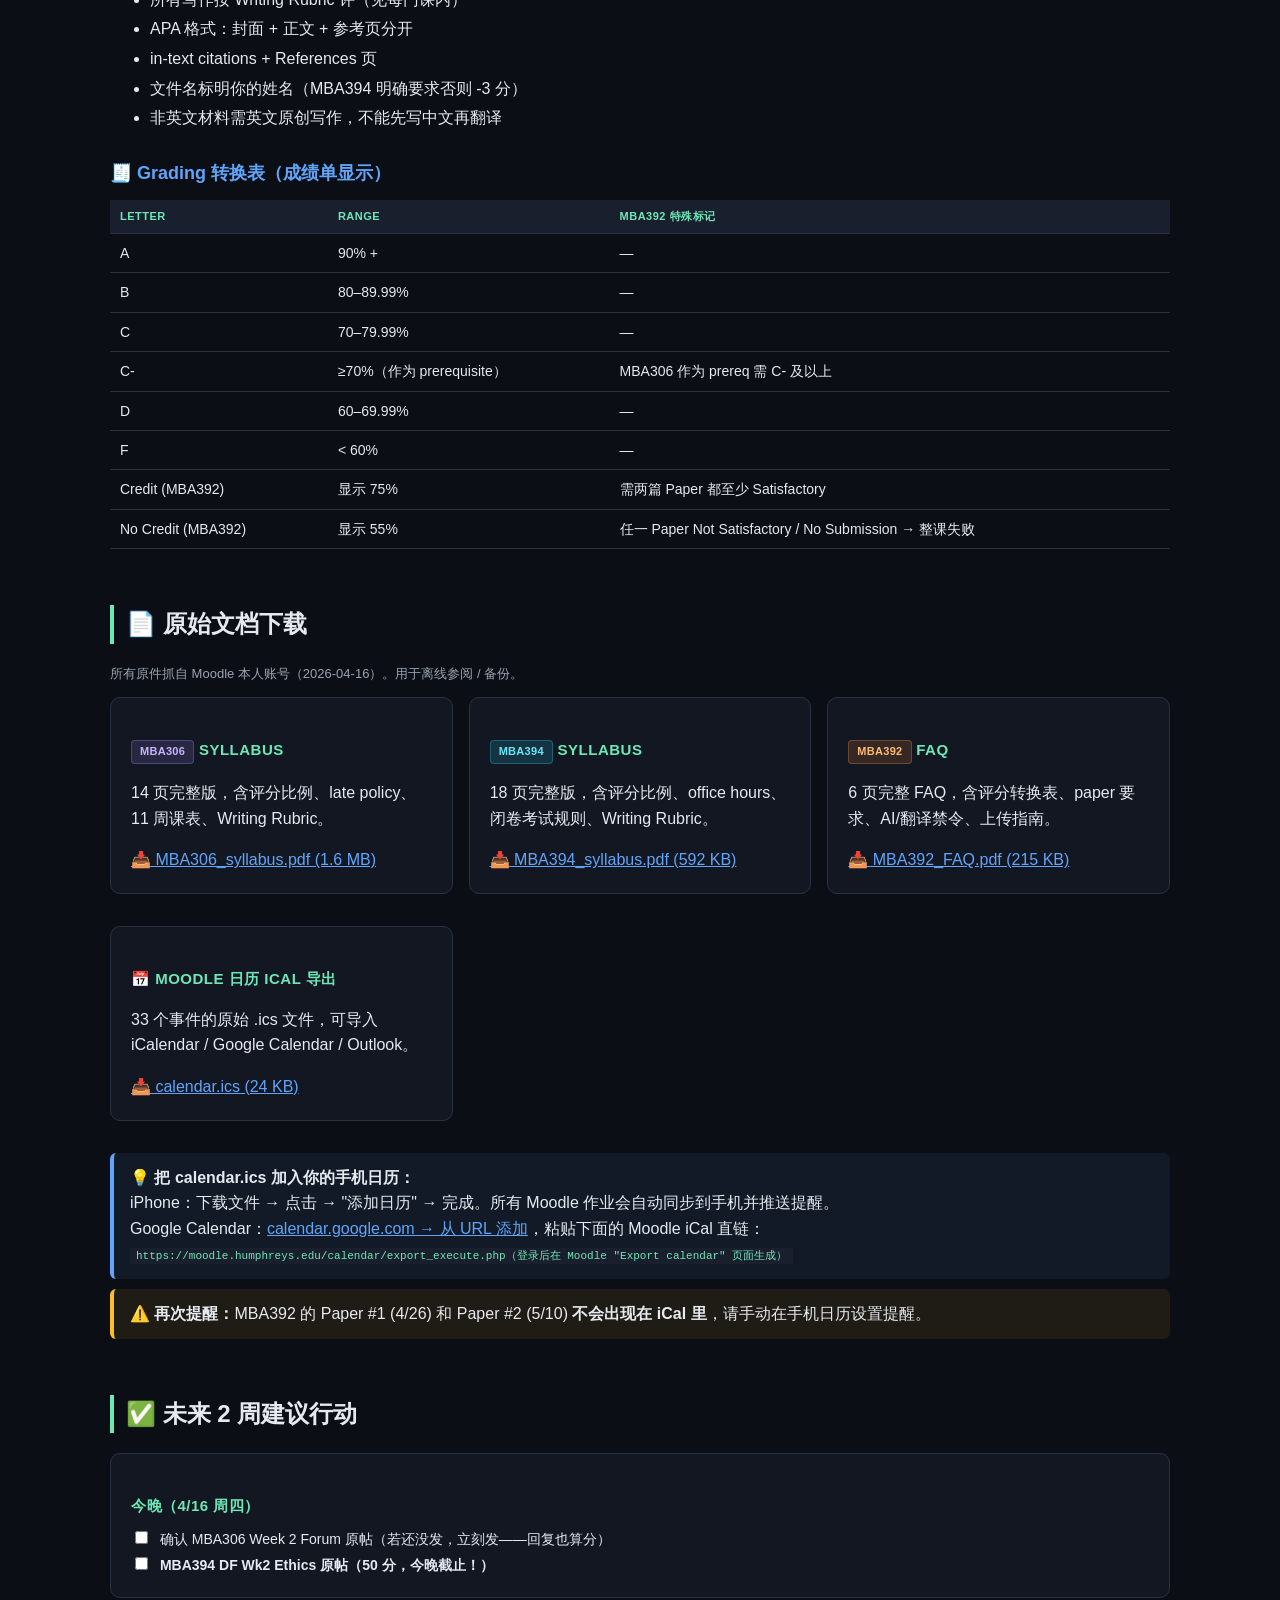
==== commit 30dd0a75: "Cache-busting: no-cache headers + version.txt + auto-refresh banner" ====
--- a/index.html
+++ b/index.html
@@ -771,7 +771,7 @@
 
 <script>
   // ============ 版本检测 + 自动提示更新 ============
-  const BUILD_ID = '__BUILD_ID__'; // 部署时替换
+  const BUILD_ID = '4e6f35d680b2088e1c1b75bcff7e53fcc752bd5b'; // 部署时替换
   document.getElementById('buildTime').textContent = '版本 ' + BUILD_ID.substring(0,7);
 
   function forceReload(){
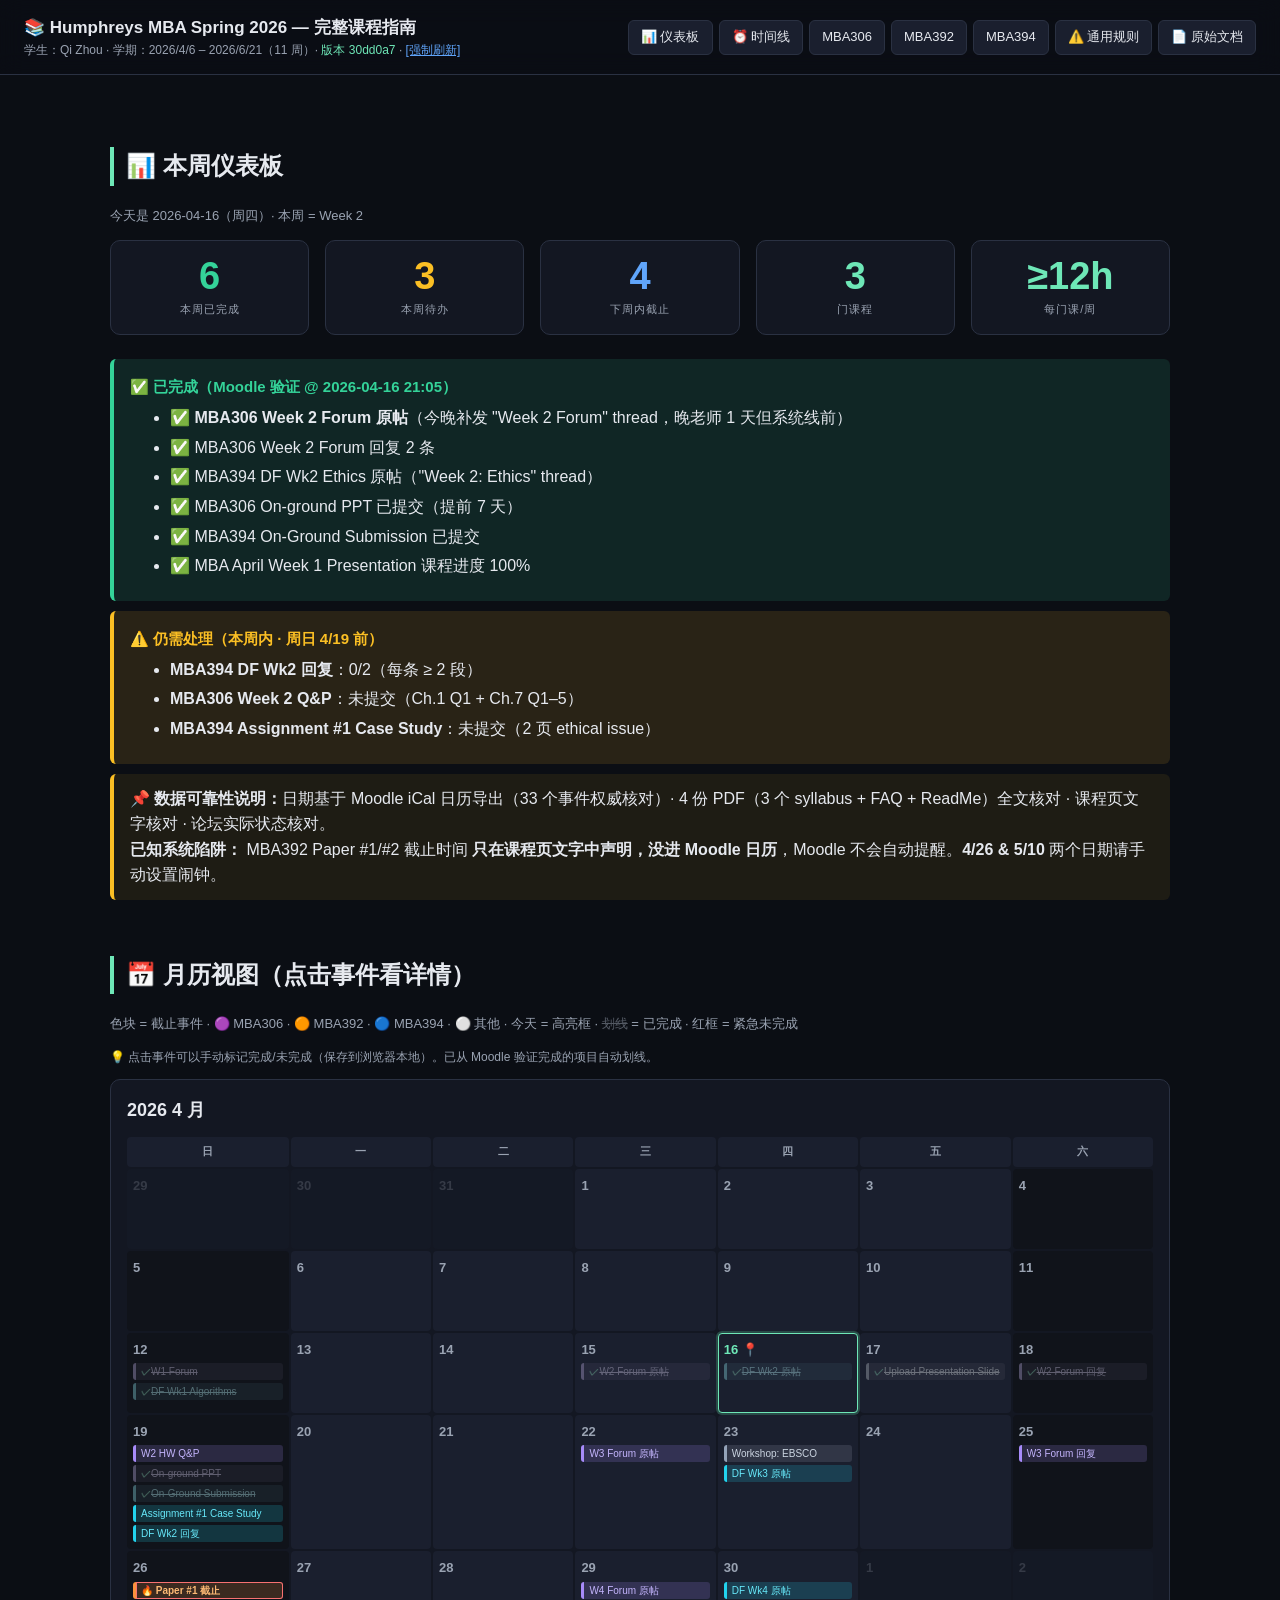
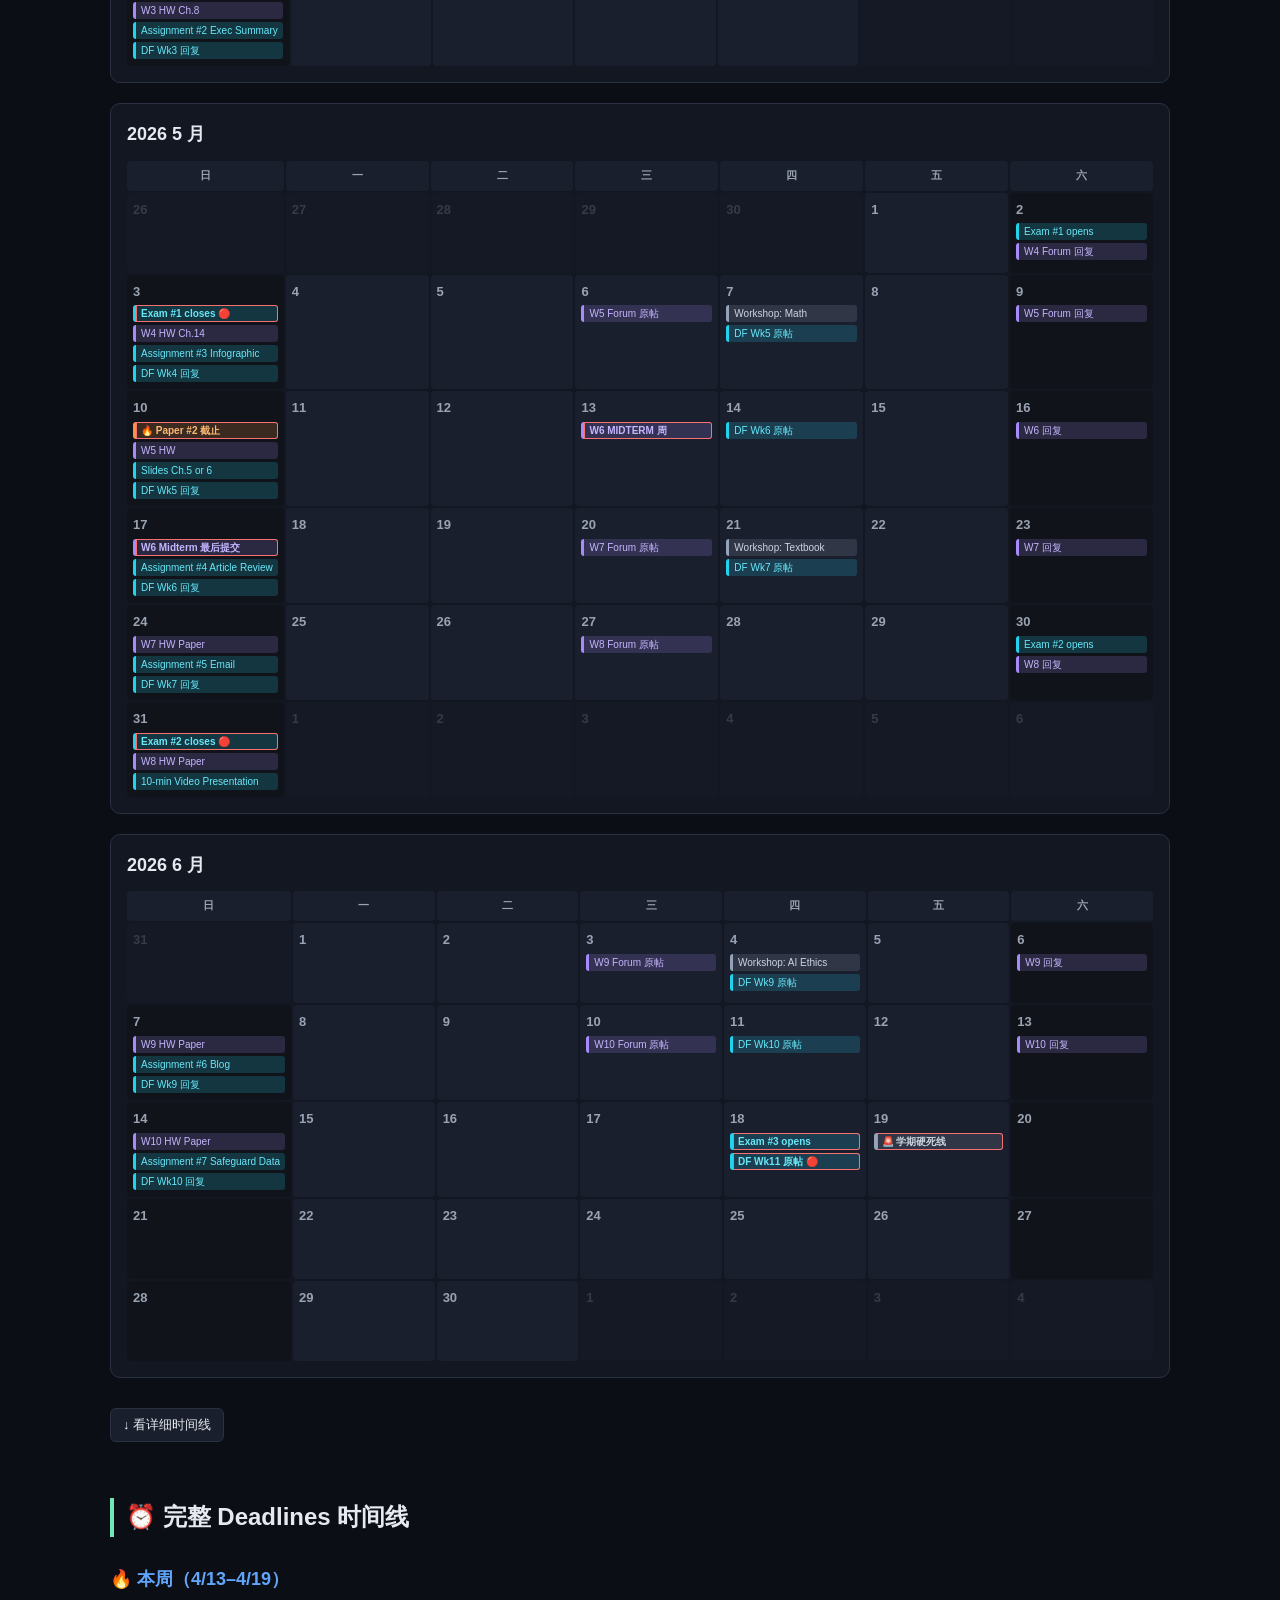
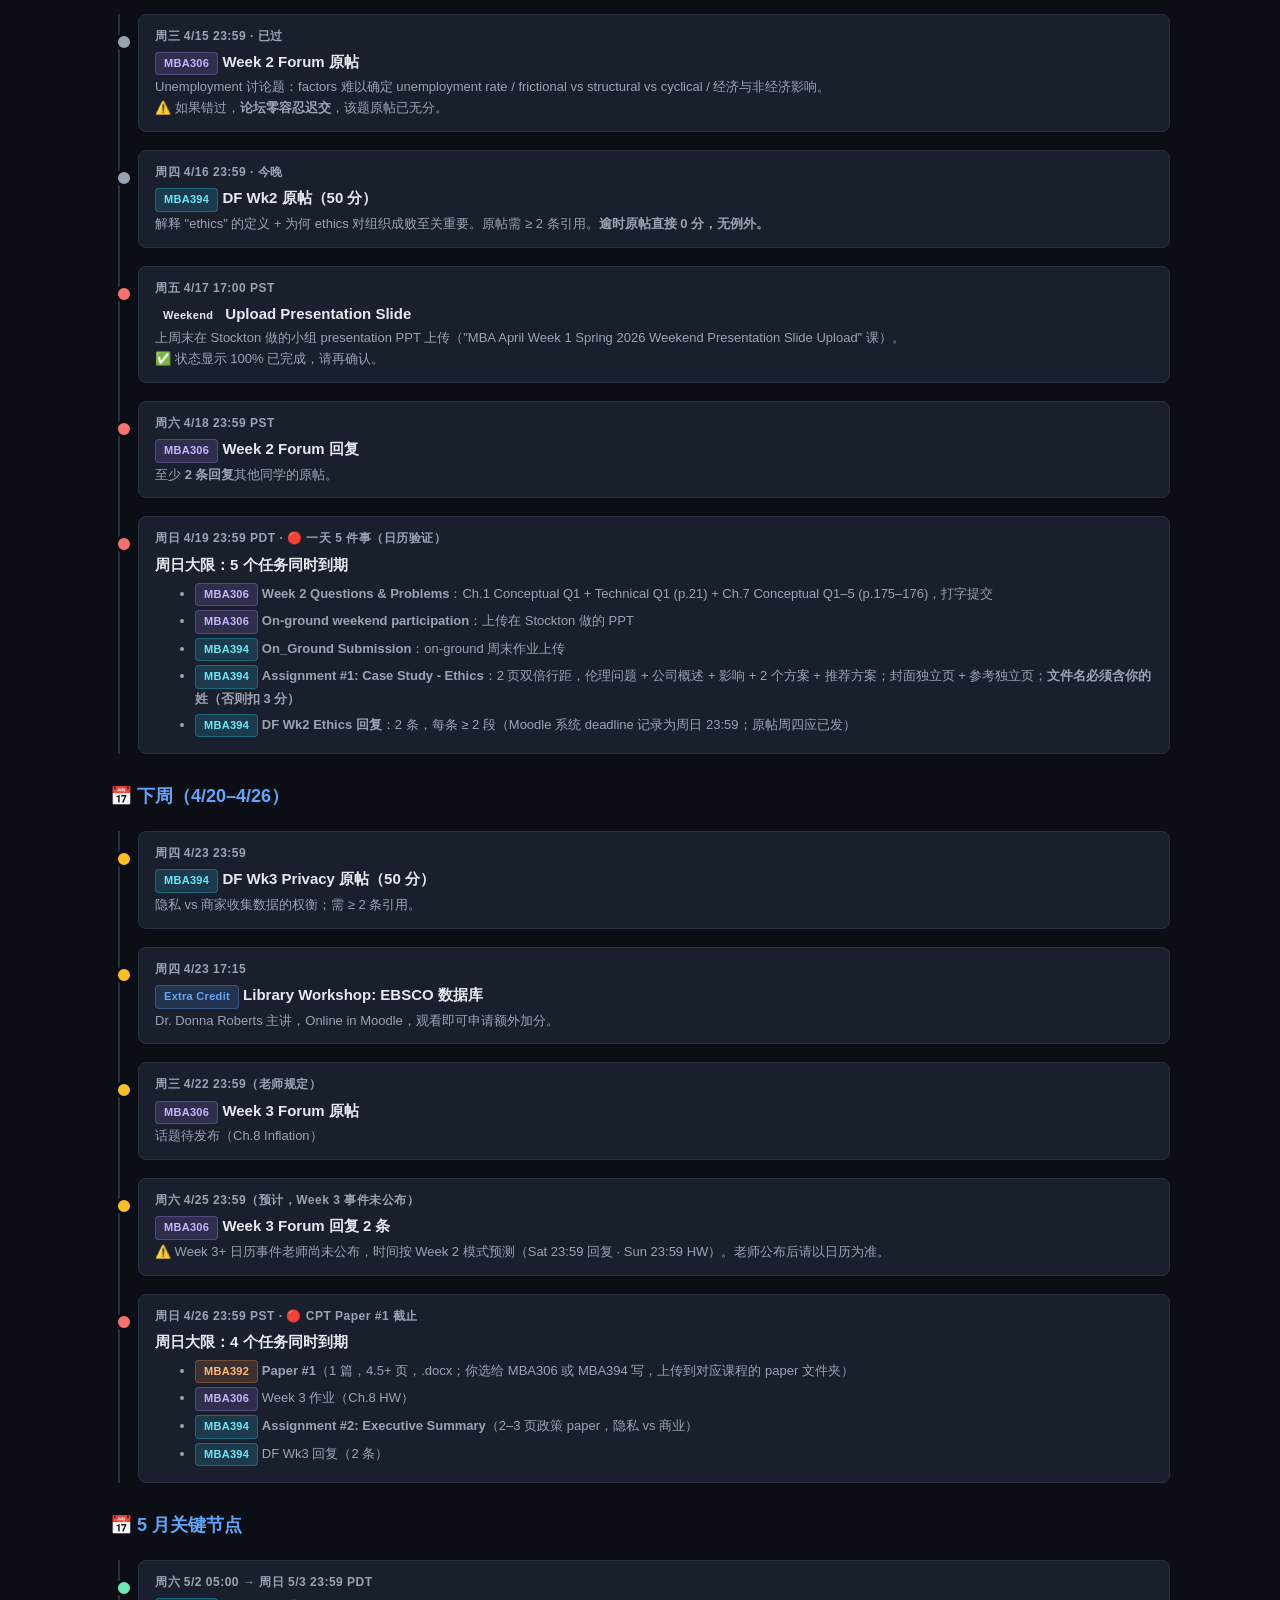
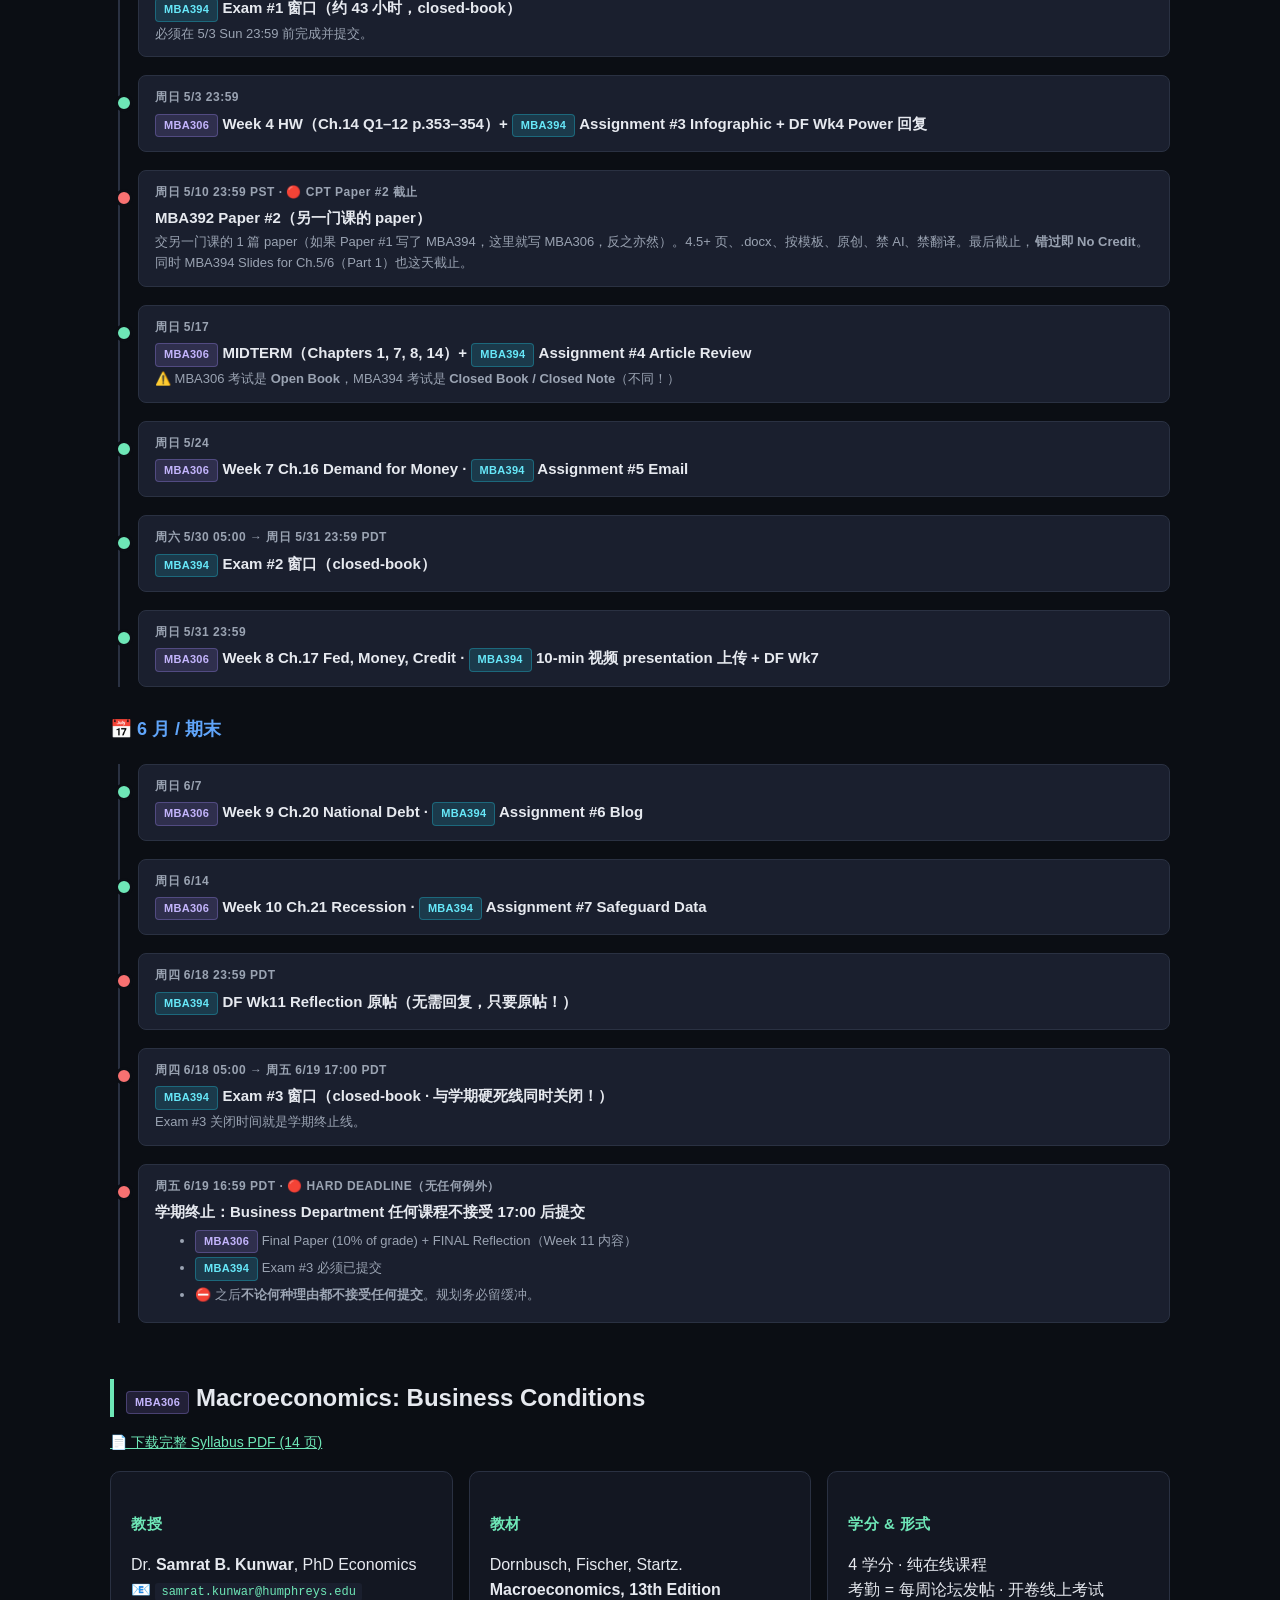
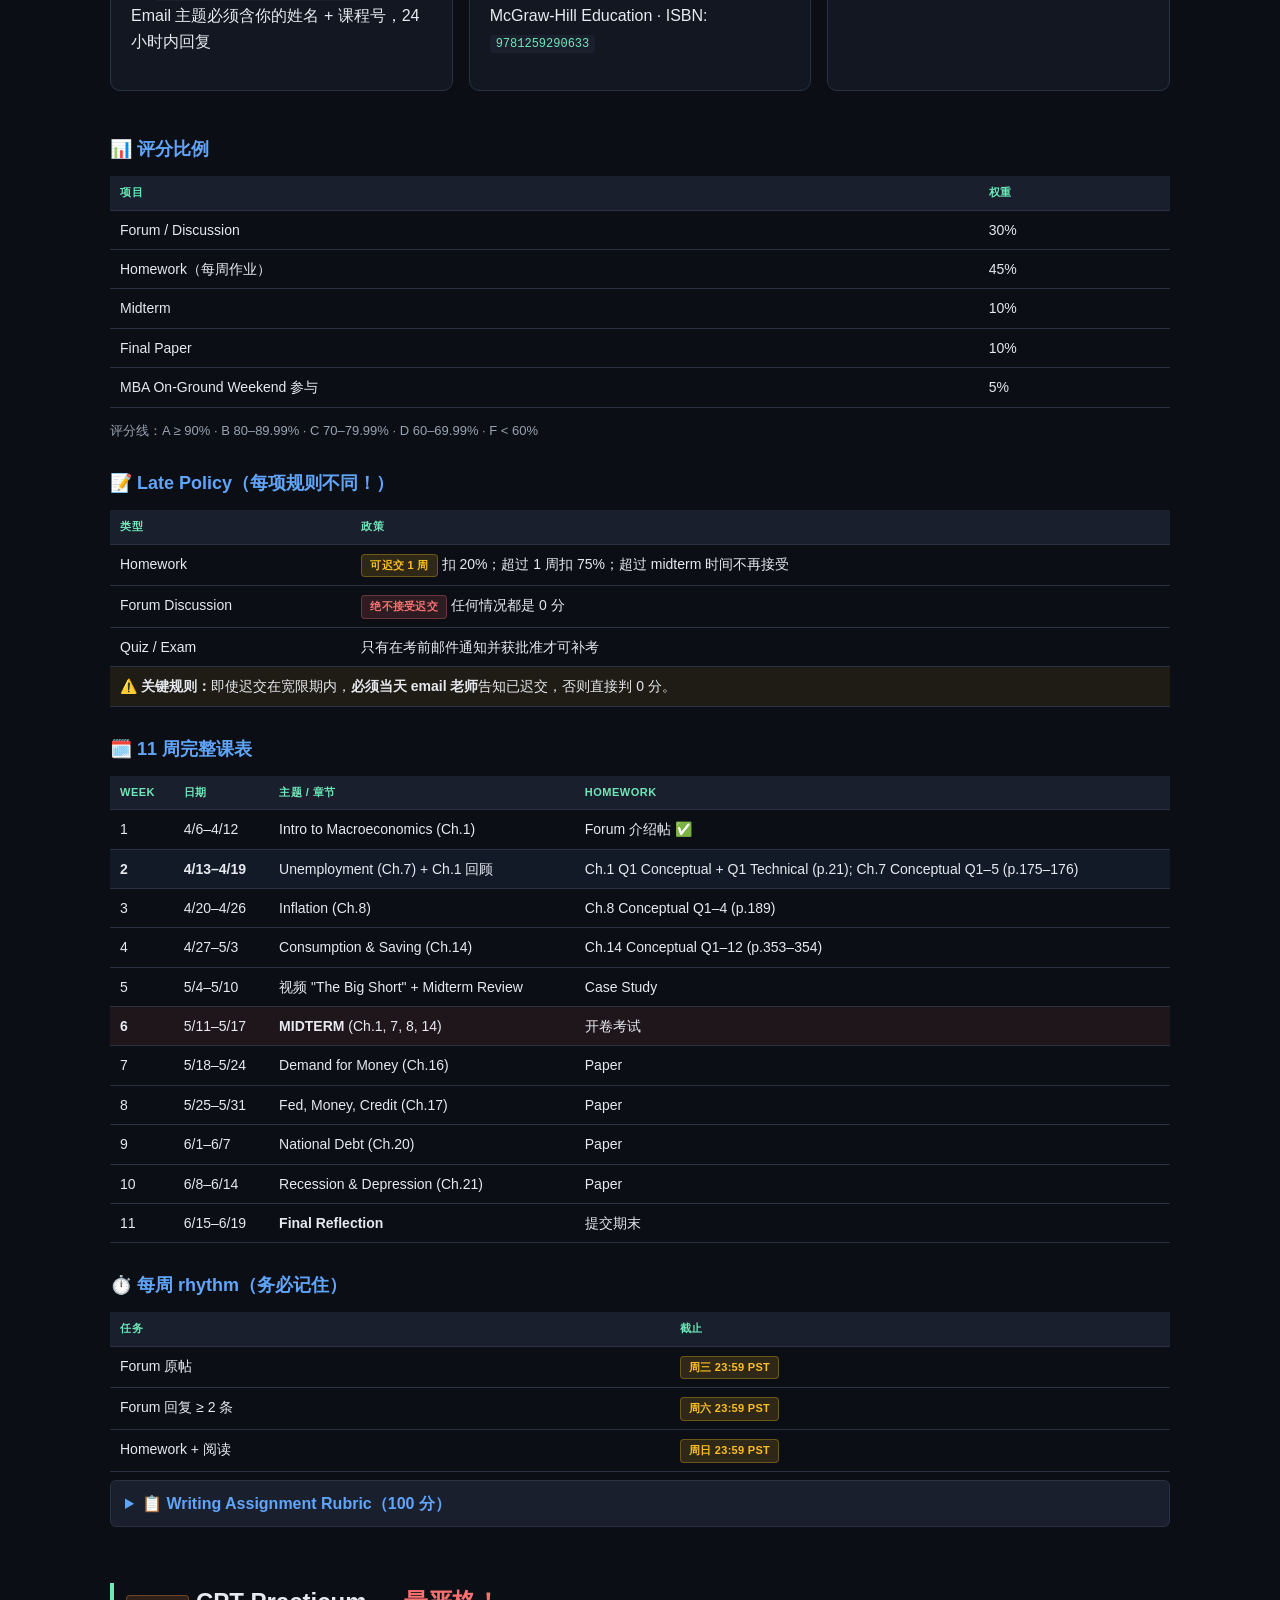
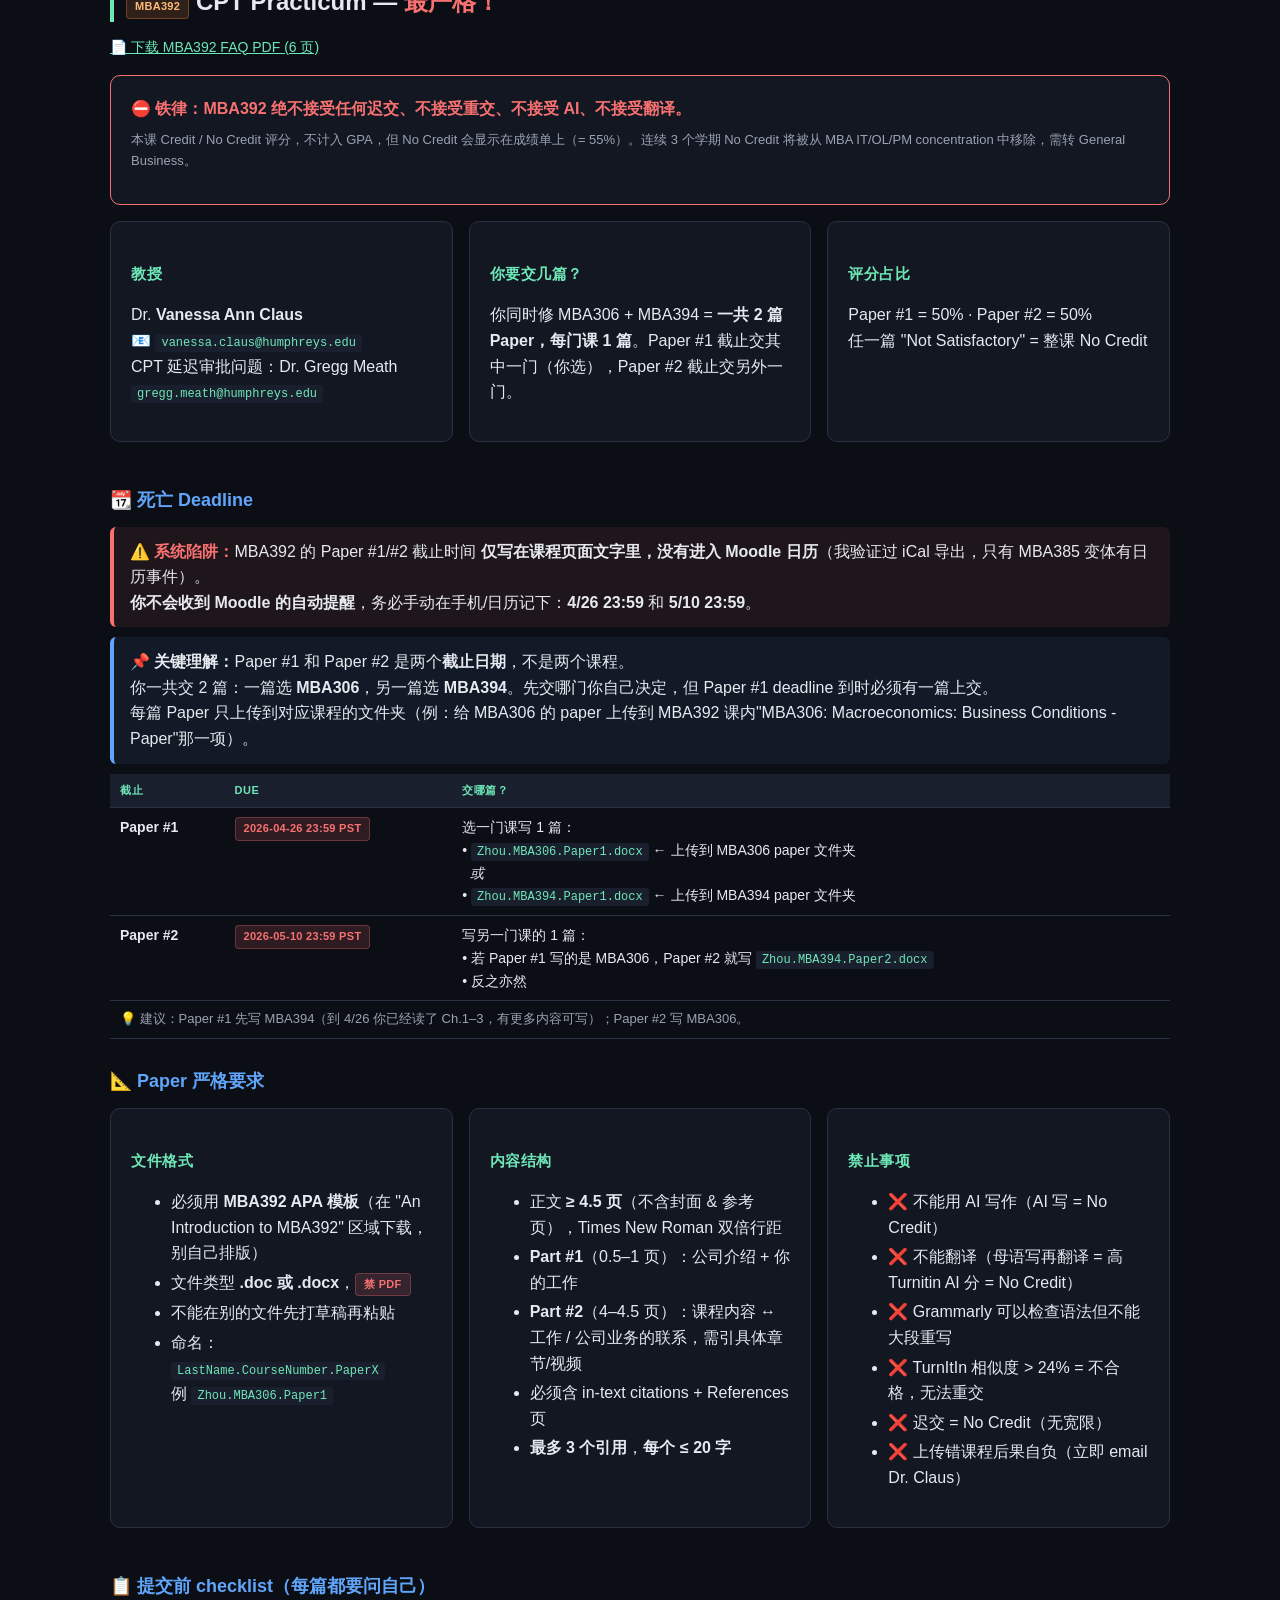
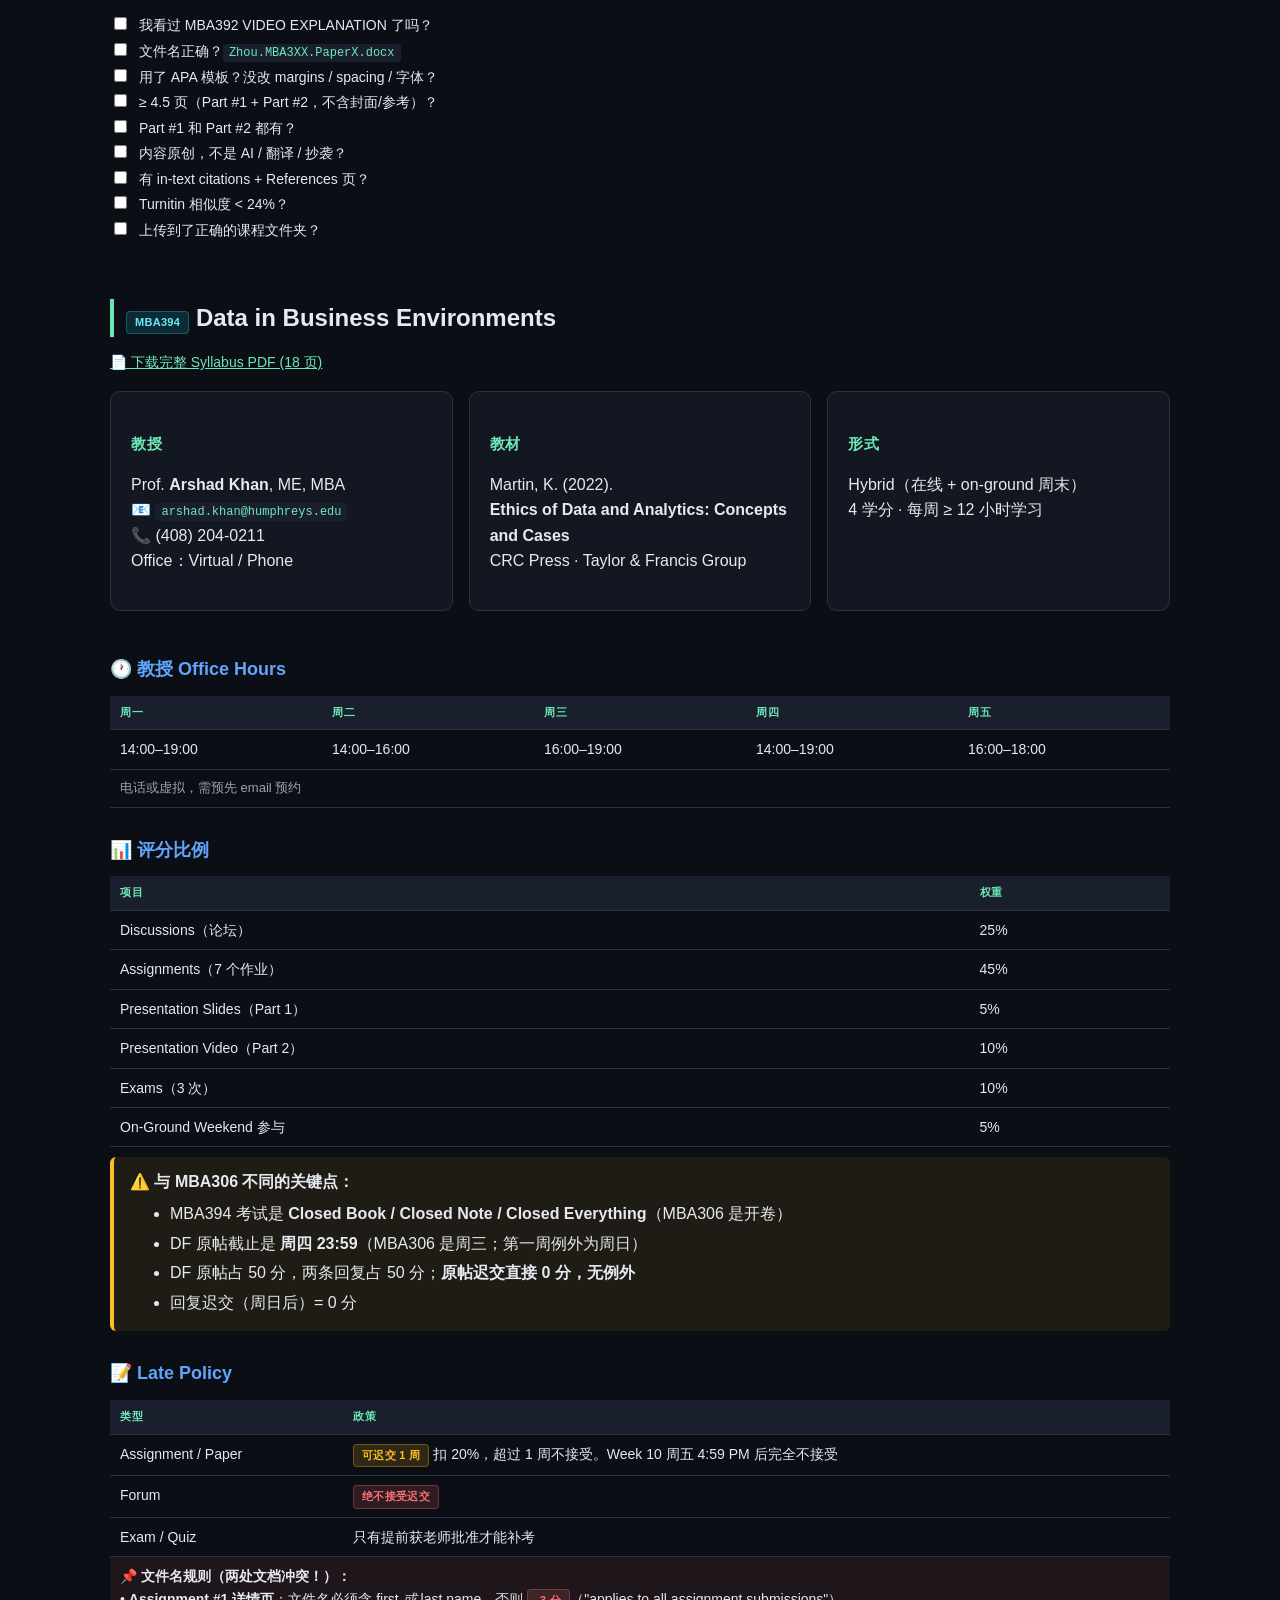
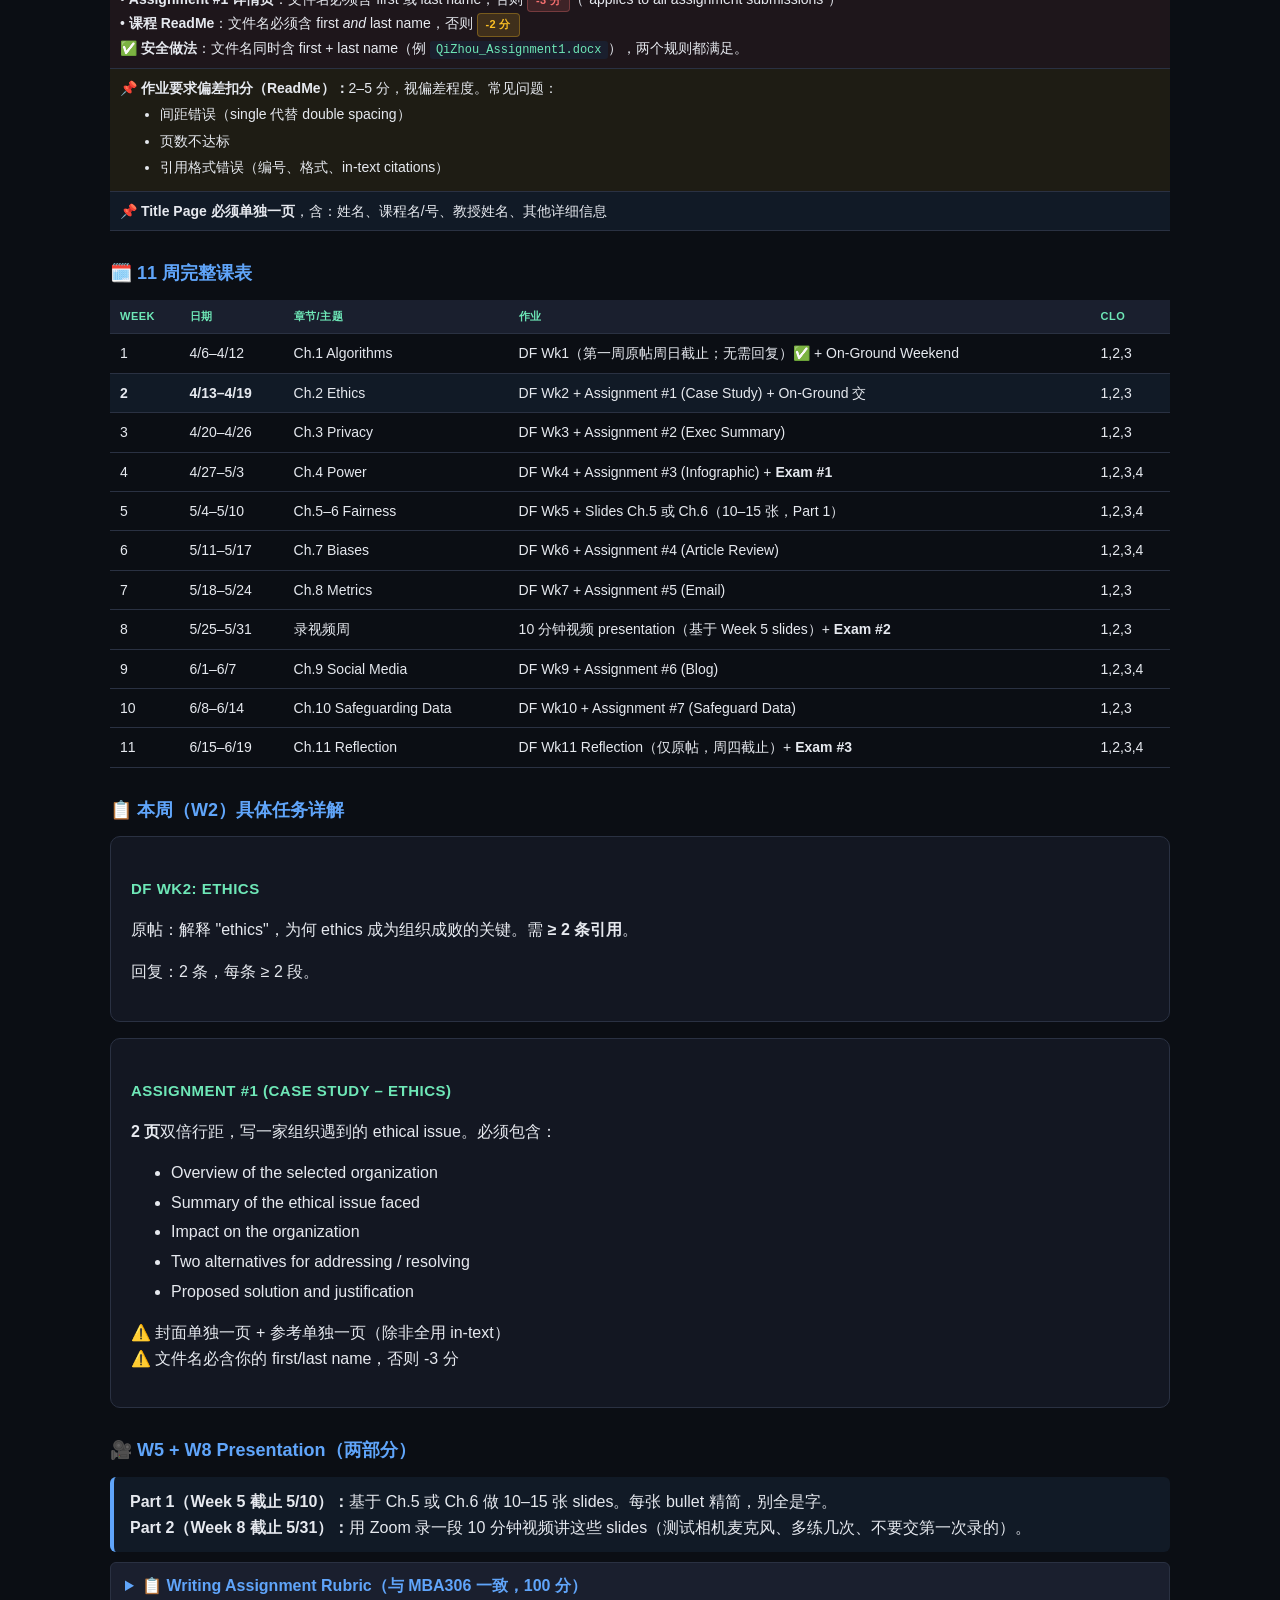
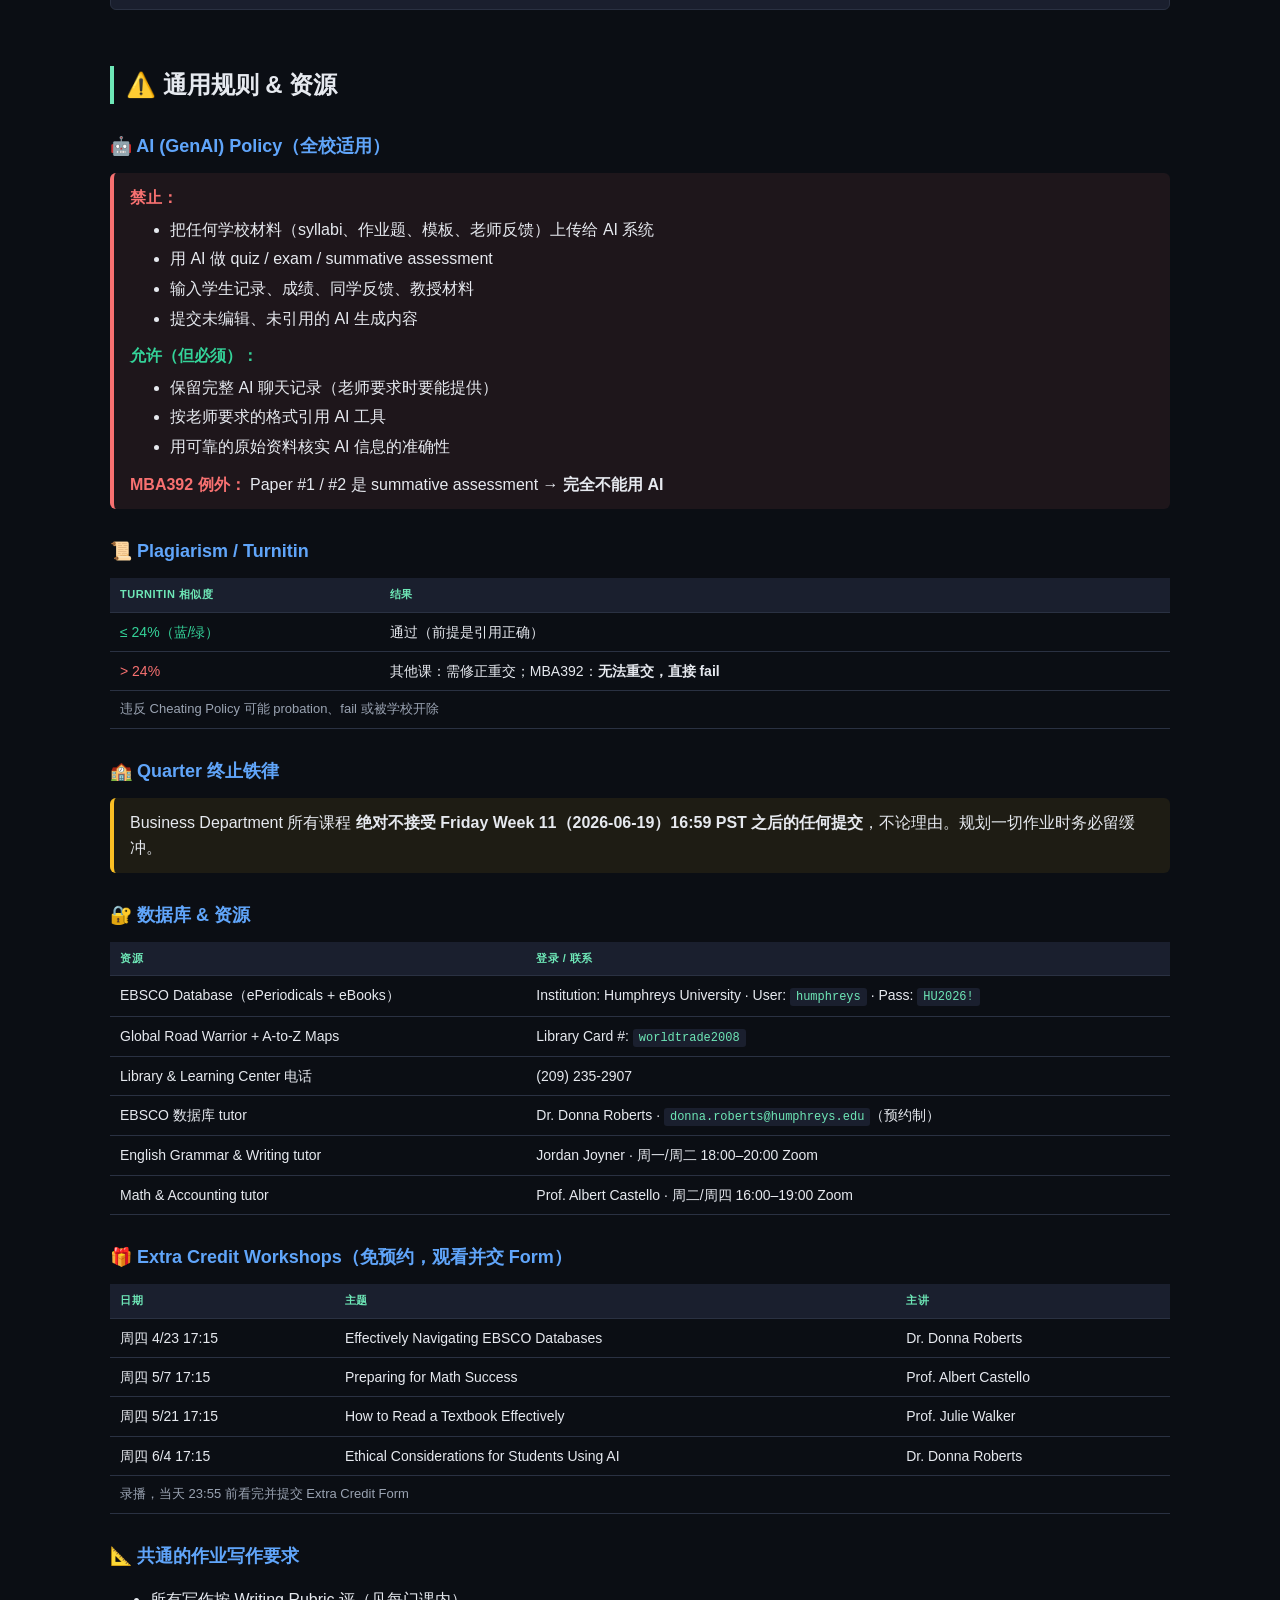
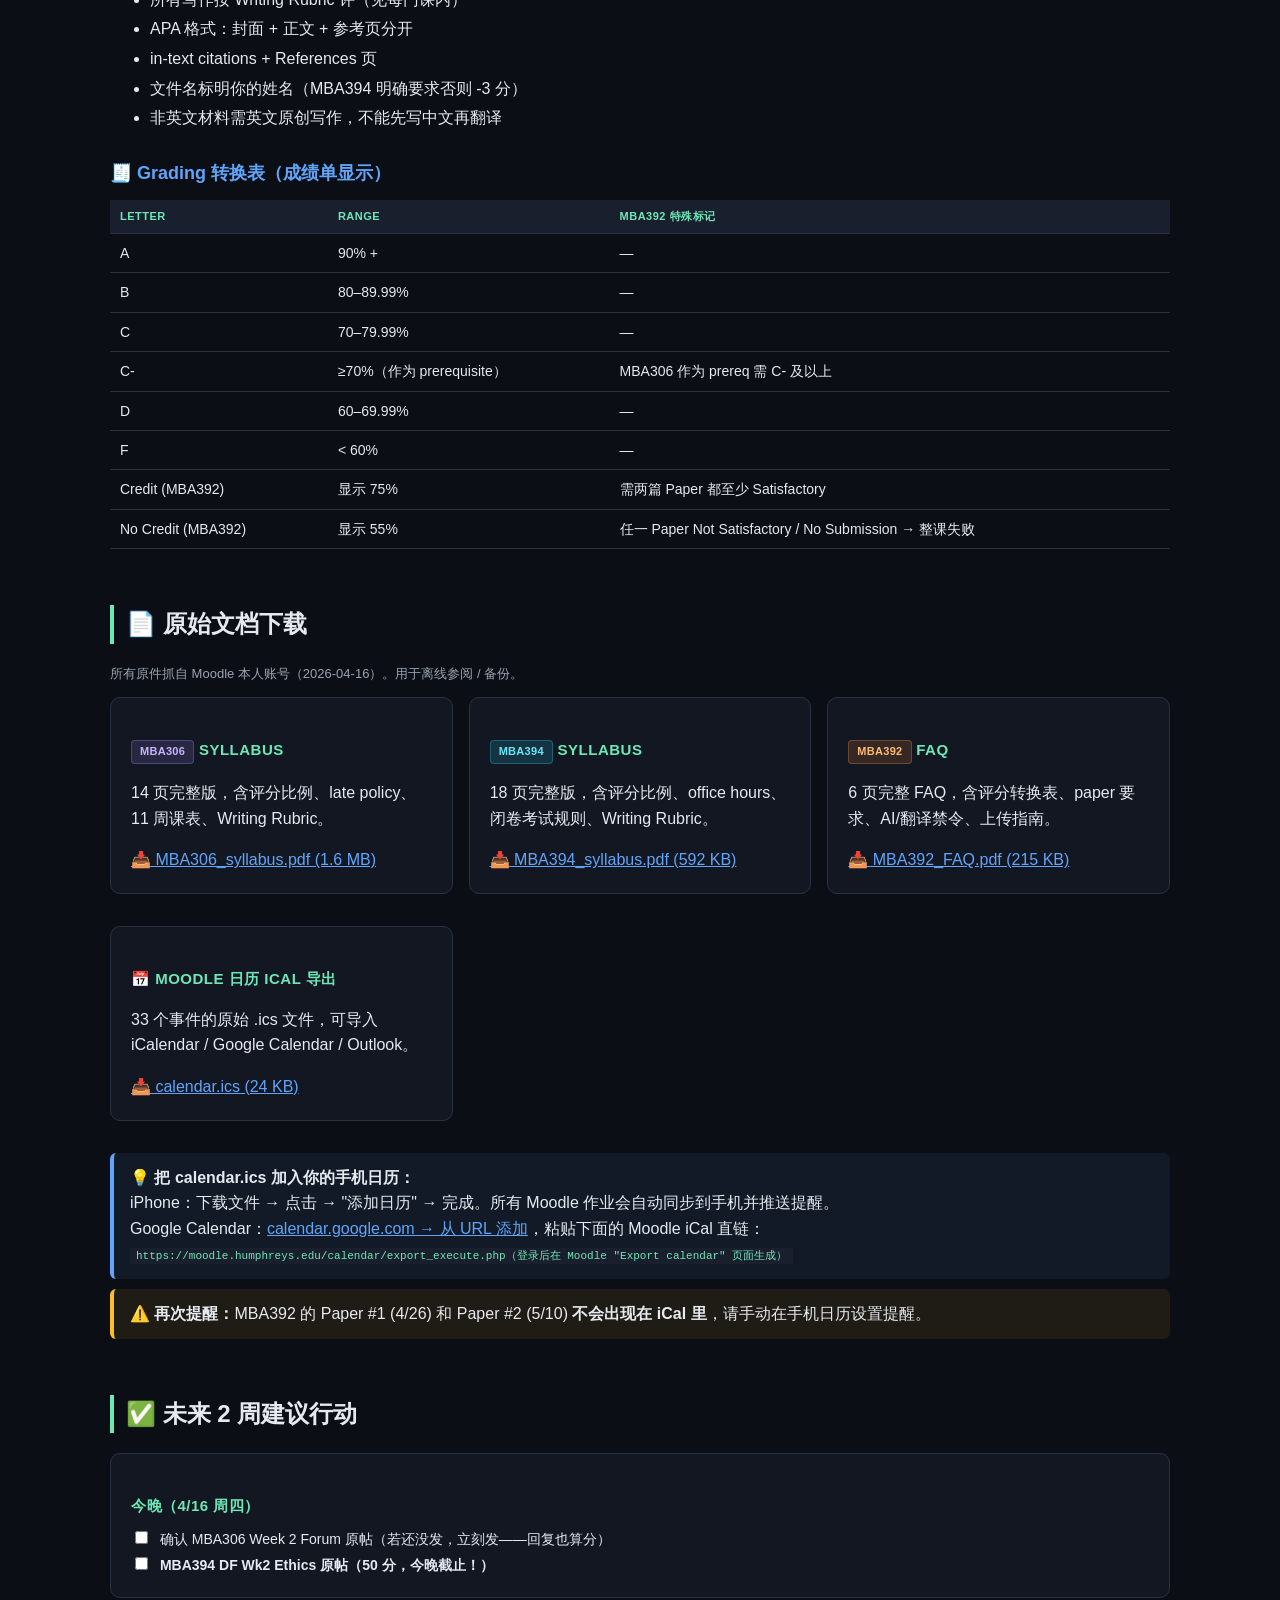
==== commit 881179c9: "Update build ID to final SHA" ====
--- a/index.html
+++ b/index.html
@@ -771,7 +771,7 @@
 
 <script>
   // ============ 版本检测 + 自动提示更新 ============
-  const BUILD_ID = '4e6f35d680b2088e1c1b75bcff7e53fcc752bd5b'; // 部署时替换
+  const BUILD_ID = '30dd0a75b9989a6ce377d089e0a8c37c51a61186'; // 部署时替换
   document.getElementById('buildTime').textContent = '版本 ' + BUILD_ID.substring(0,7);
 
   function forceReload(){
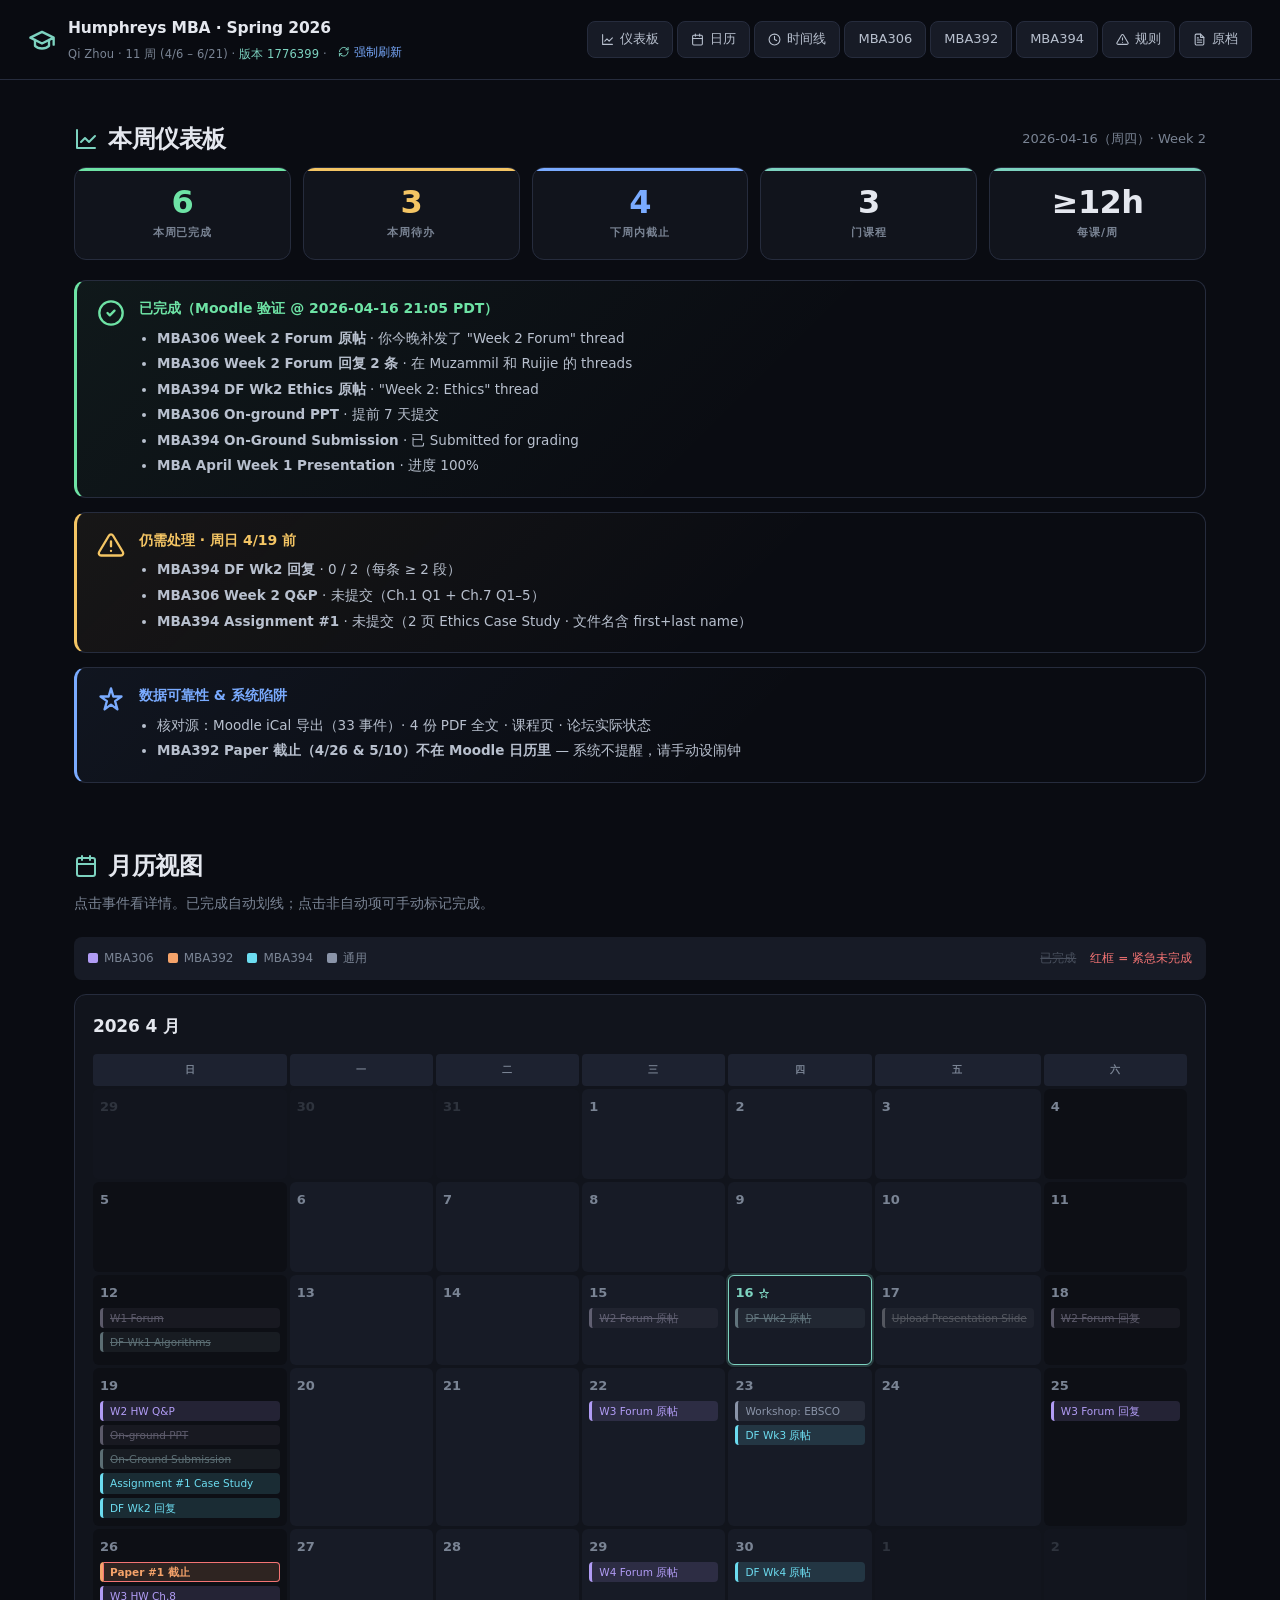
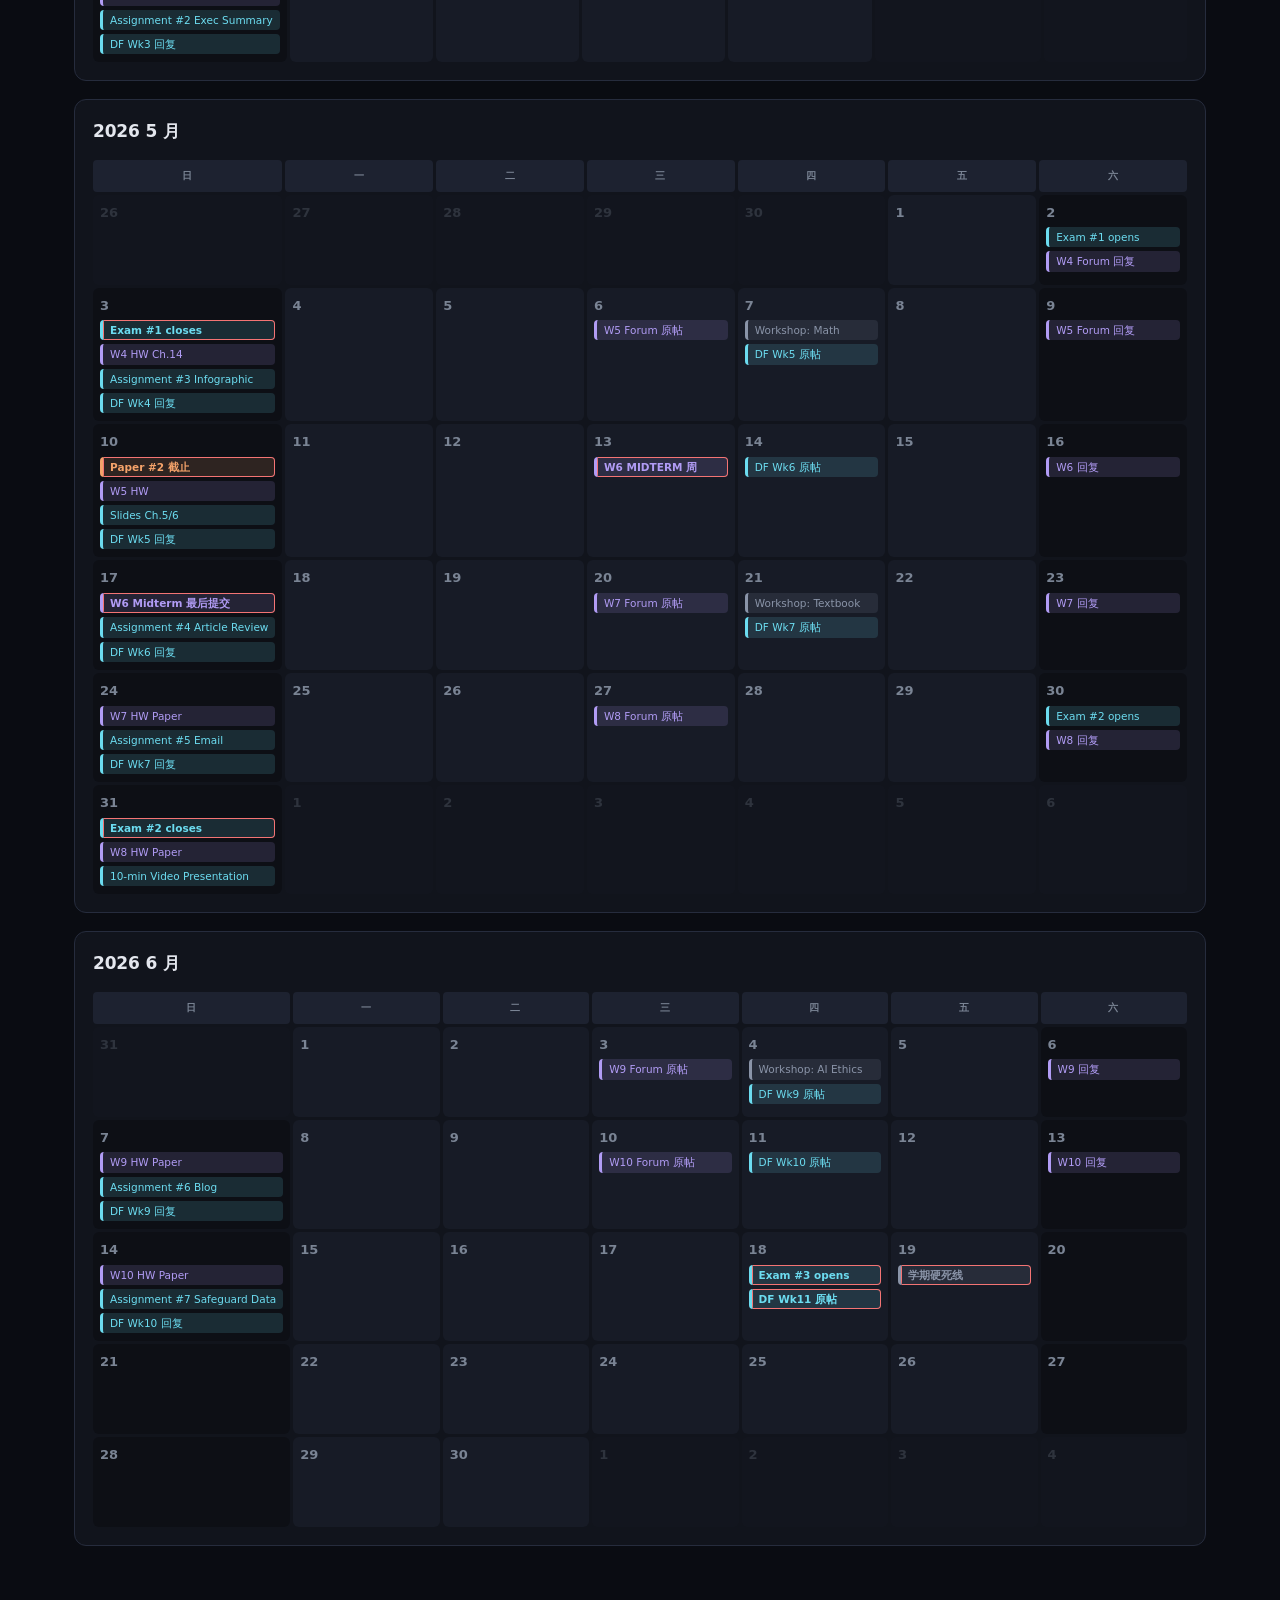
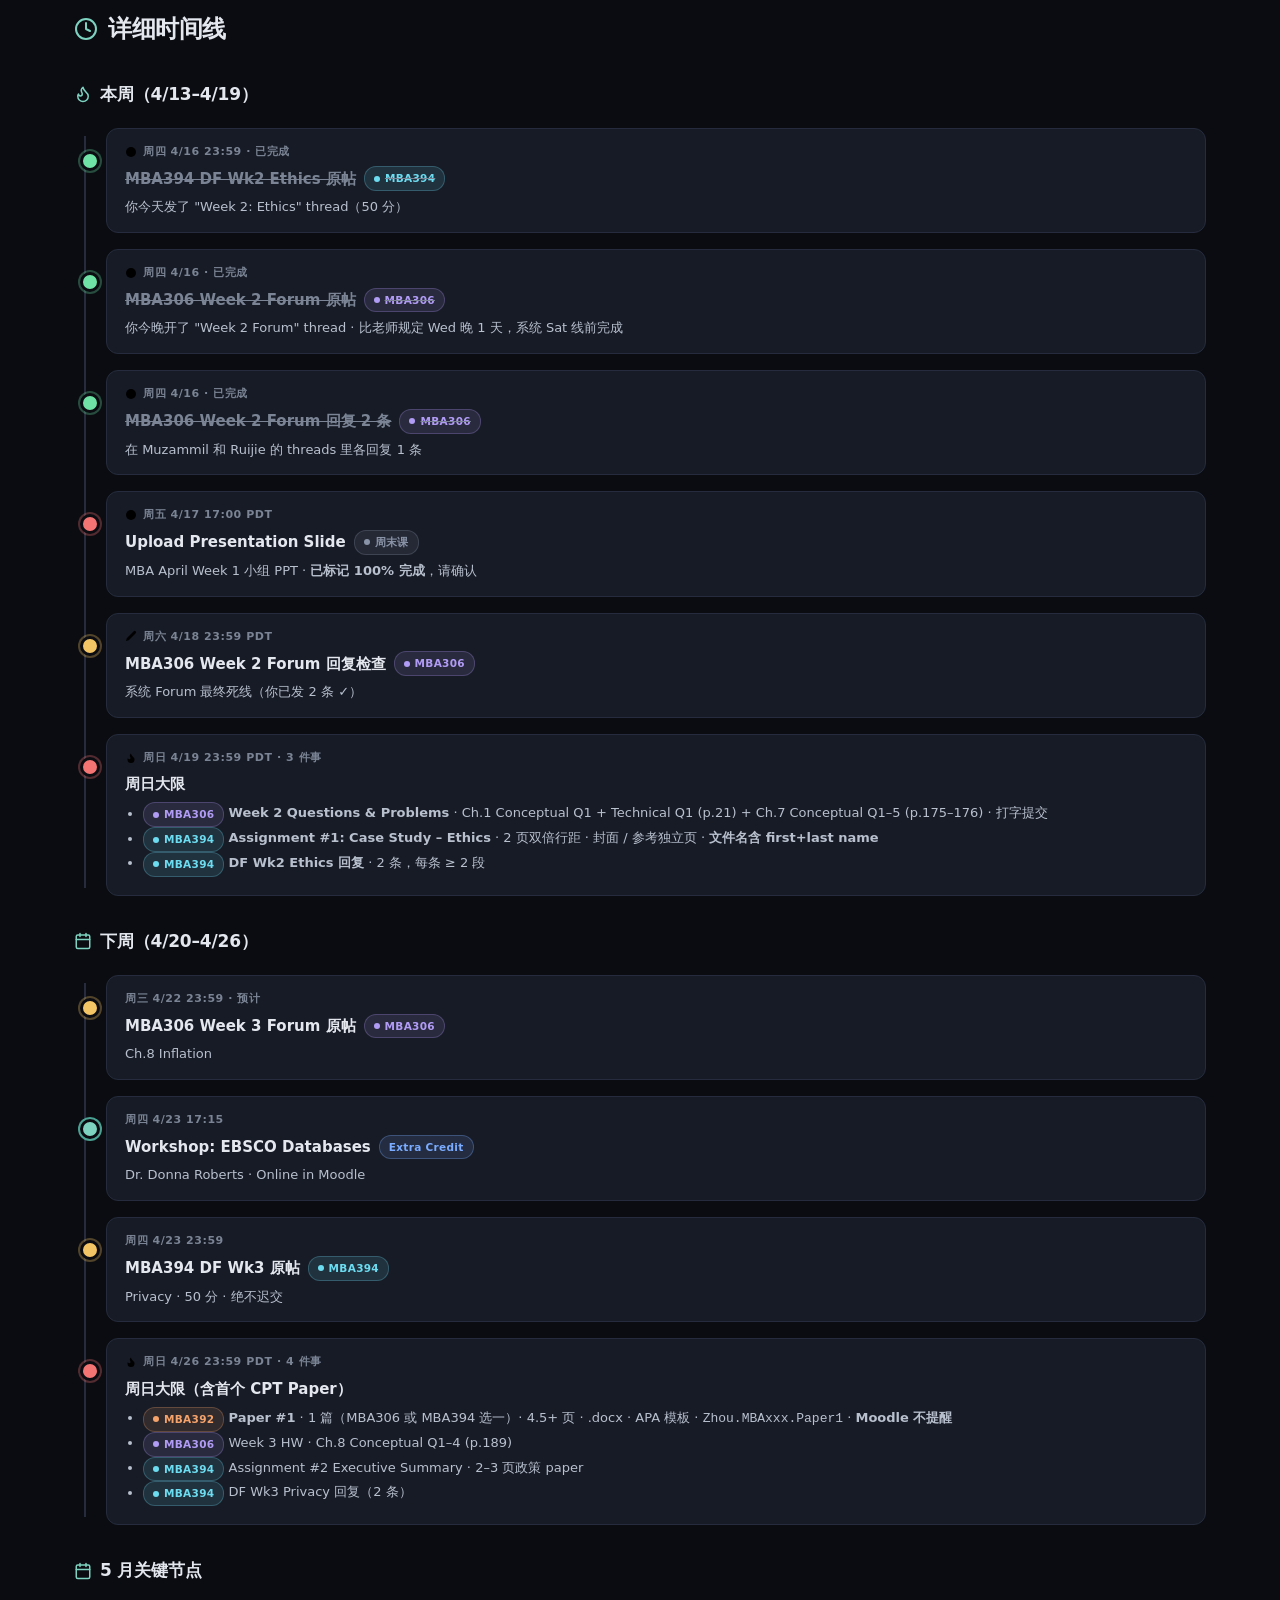
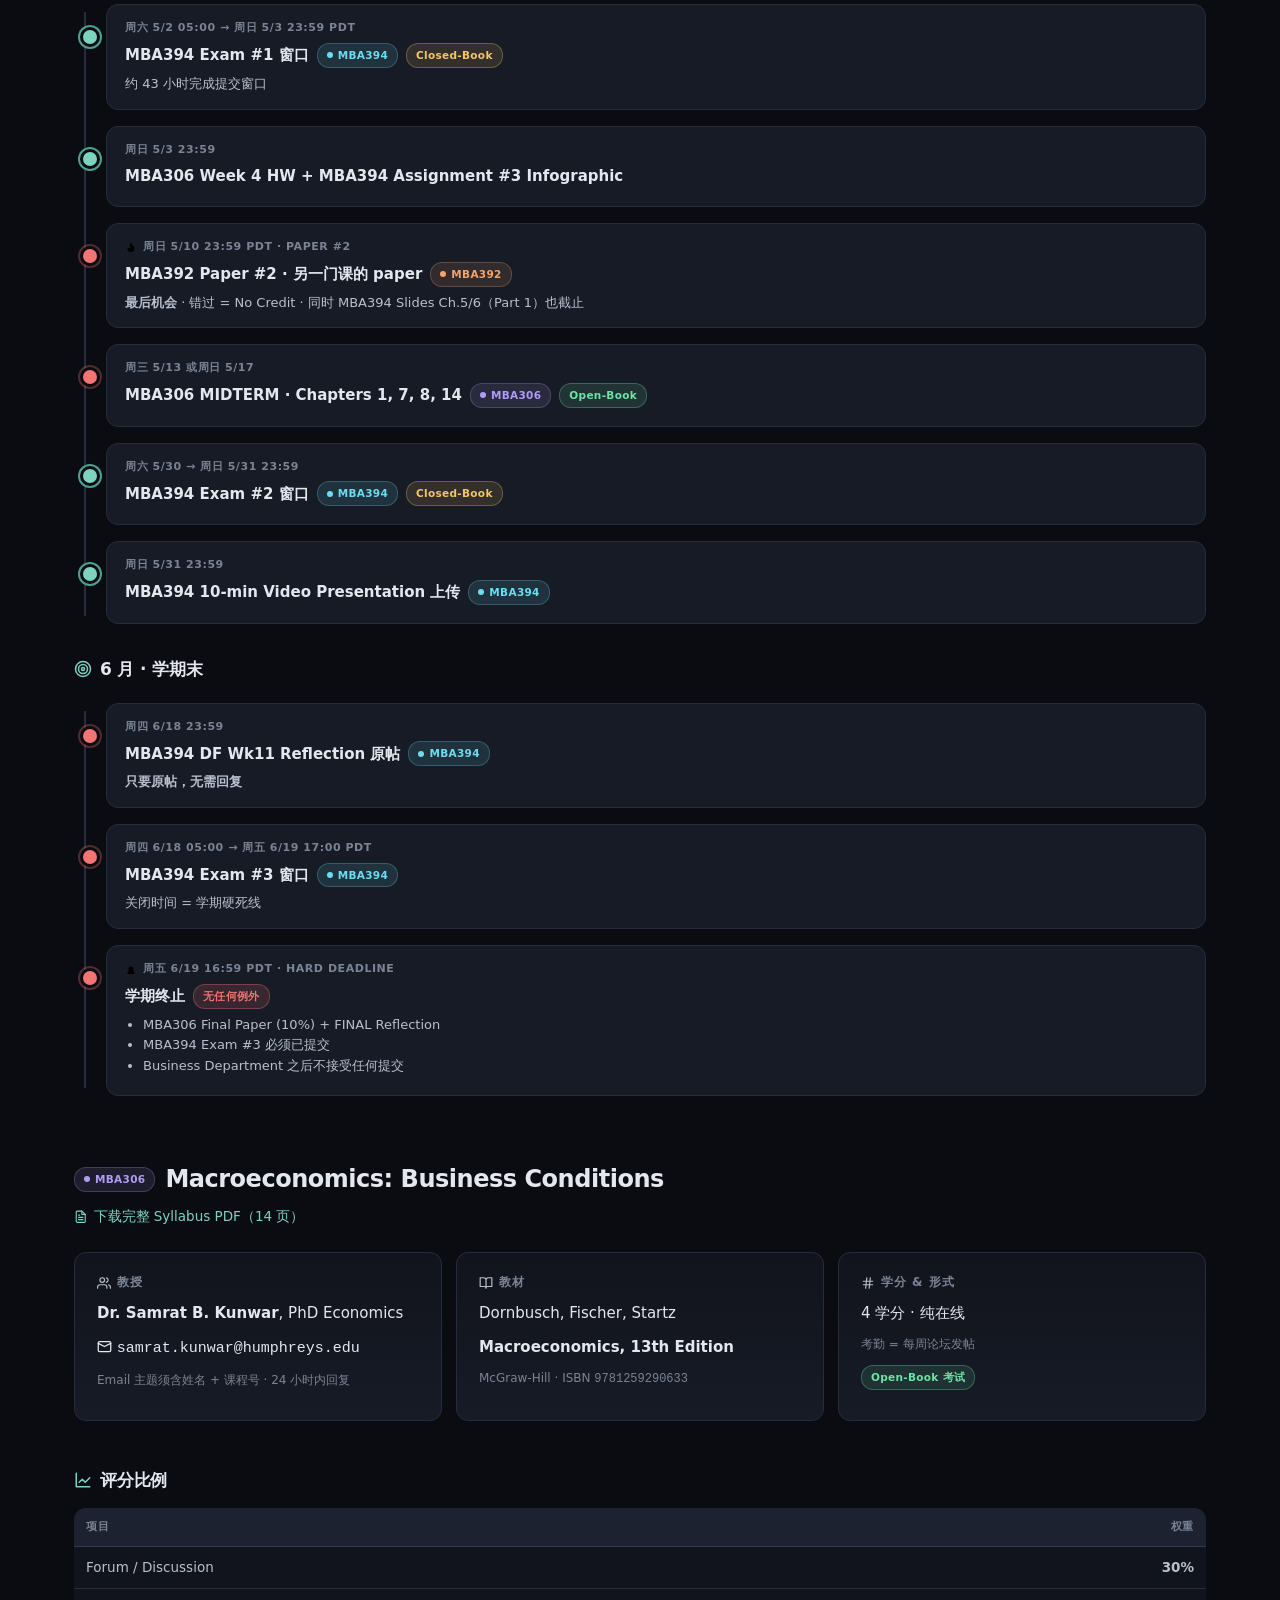
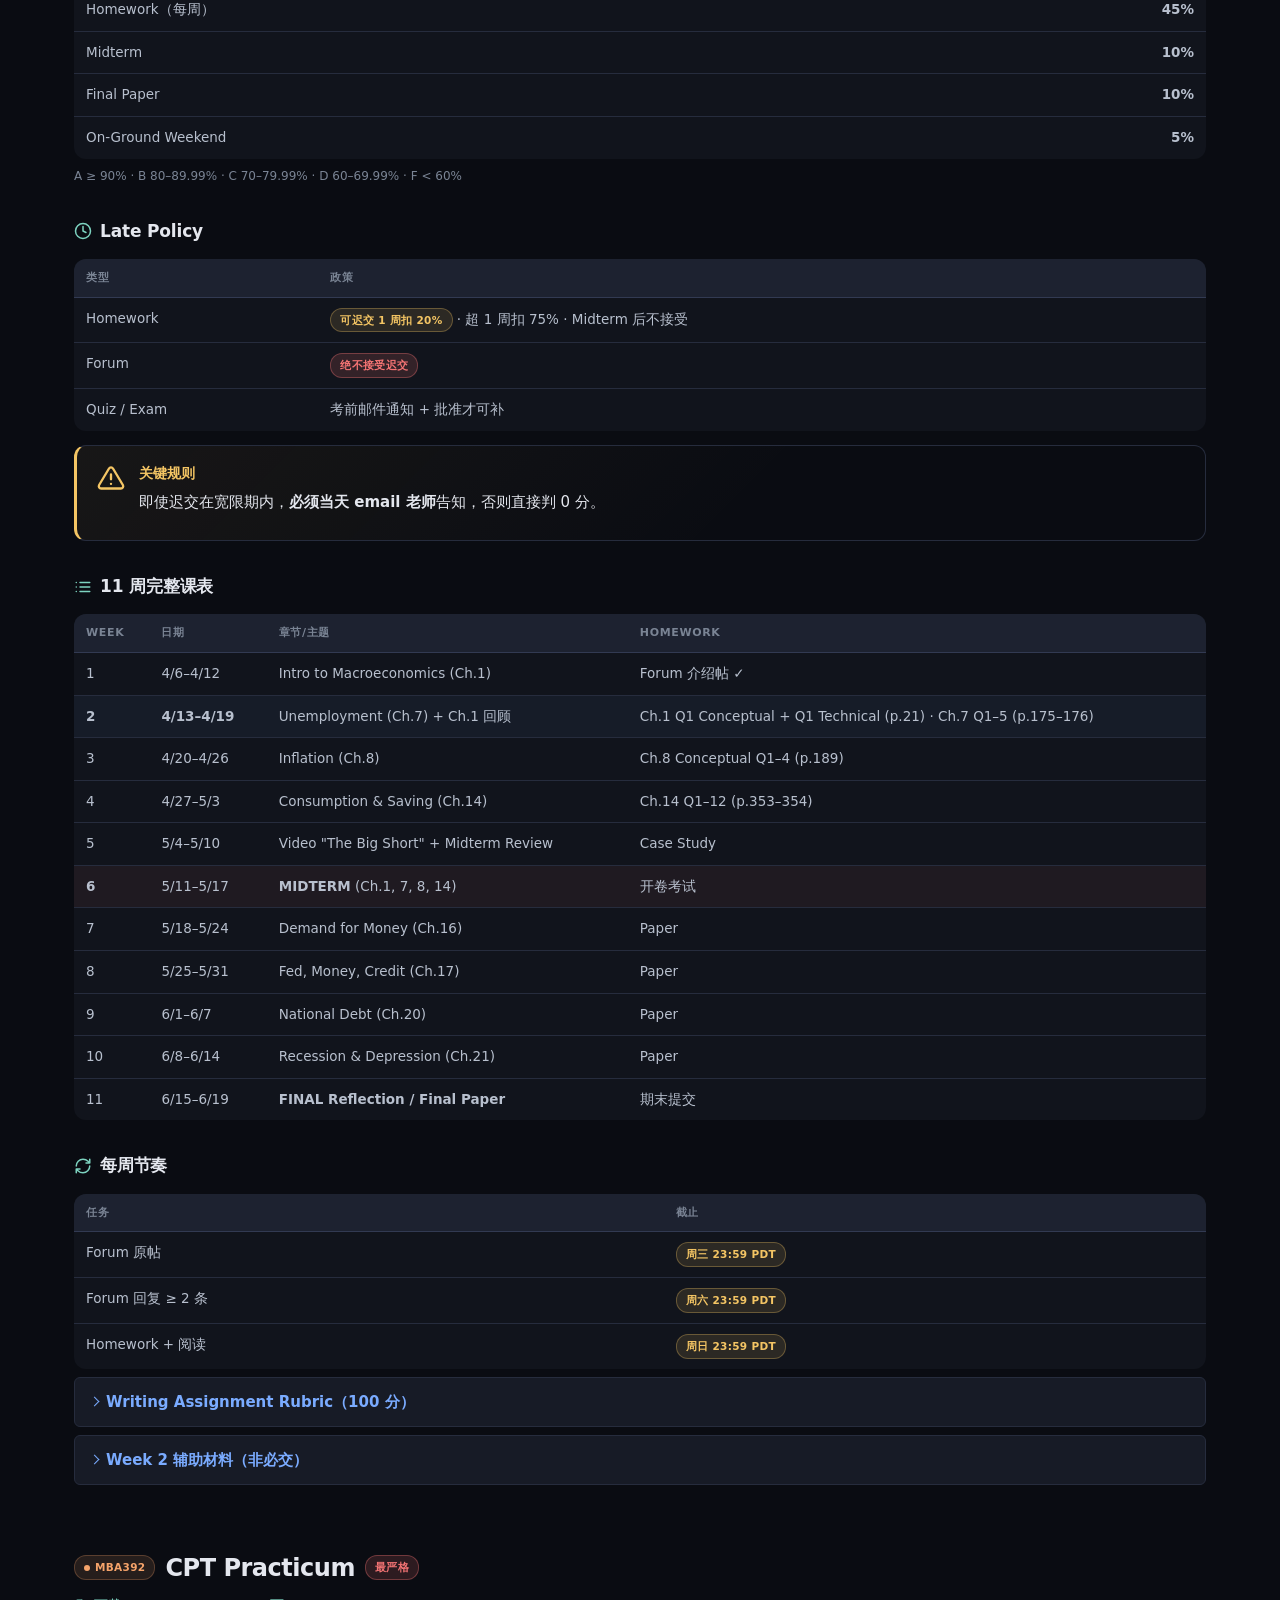
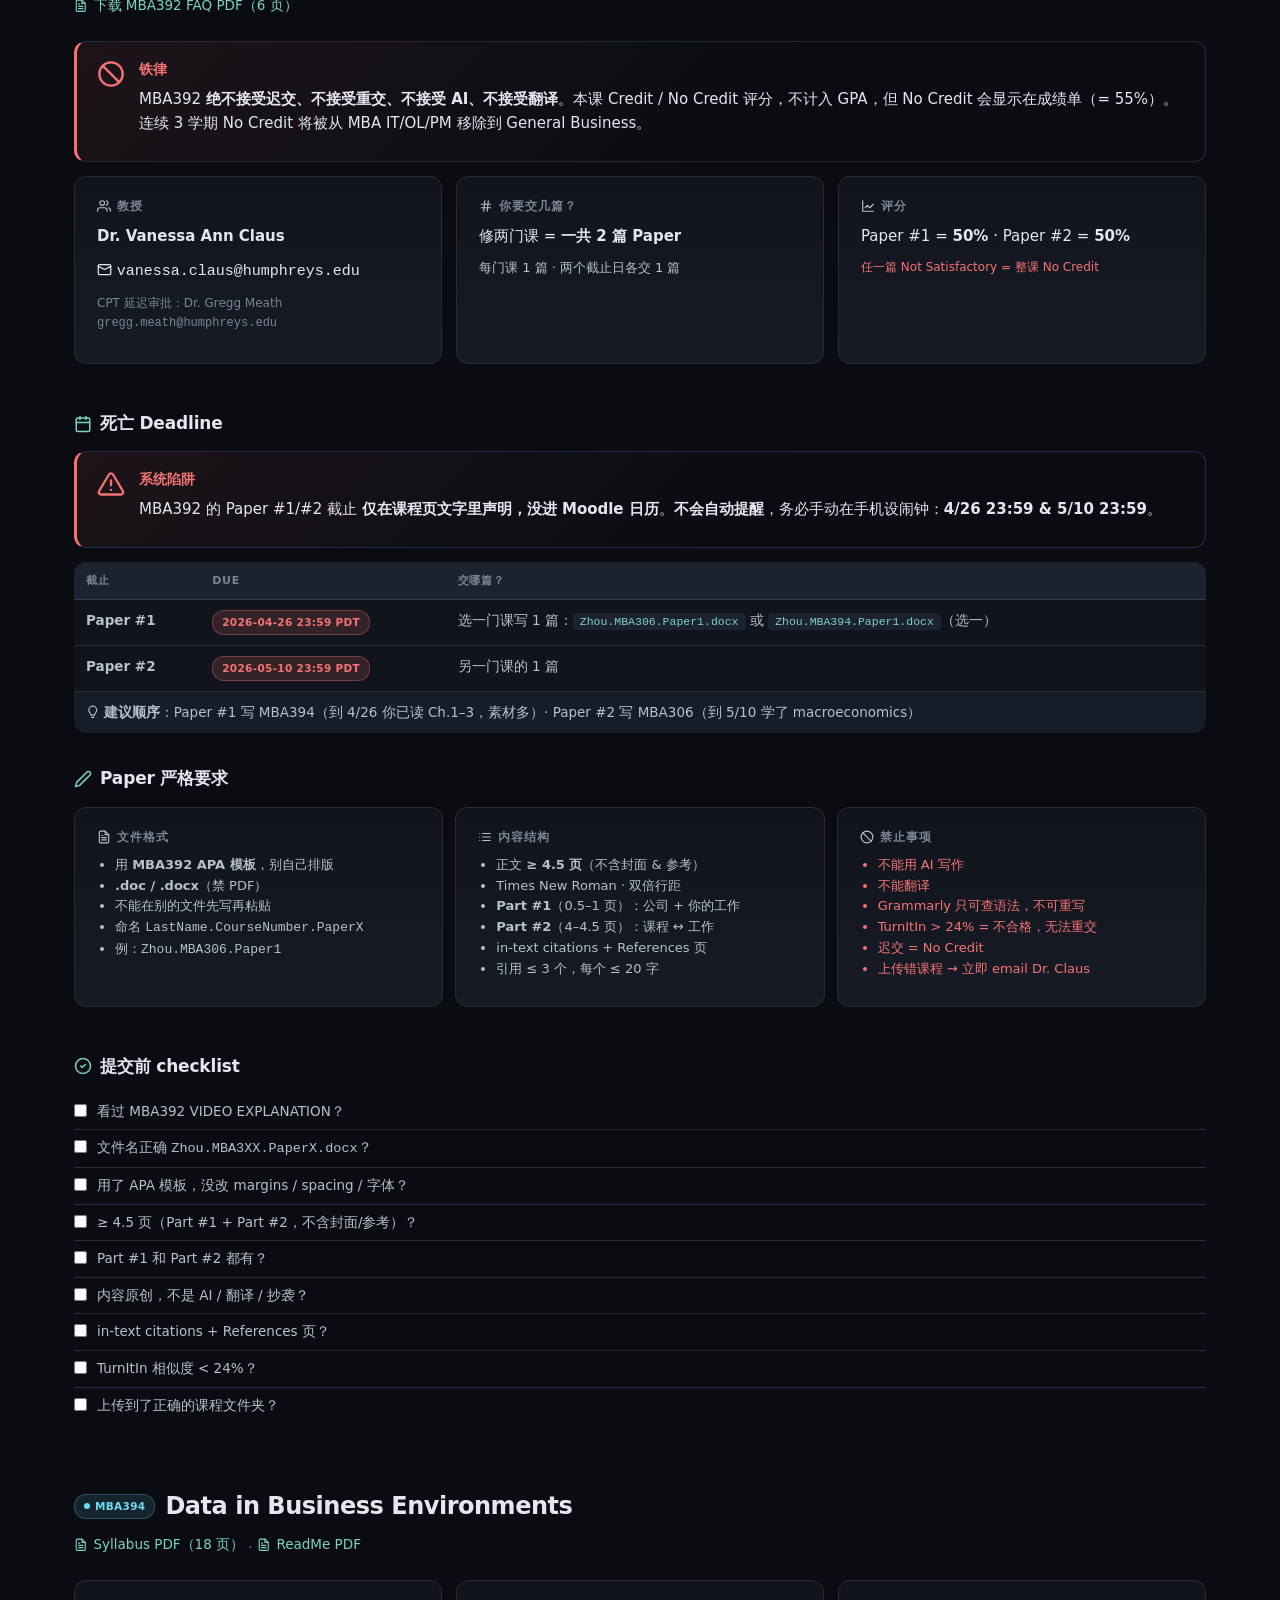
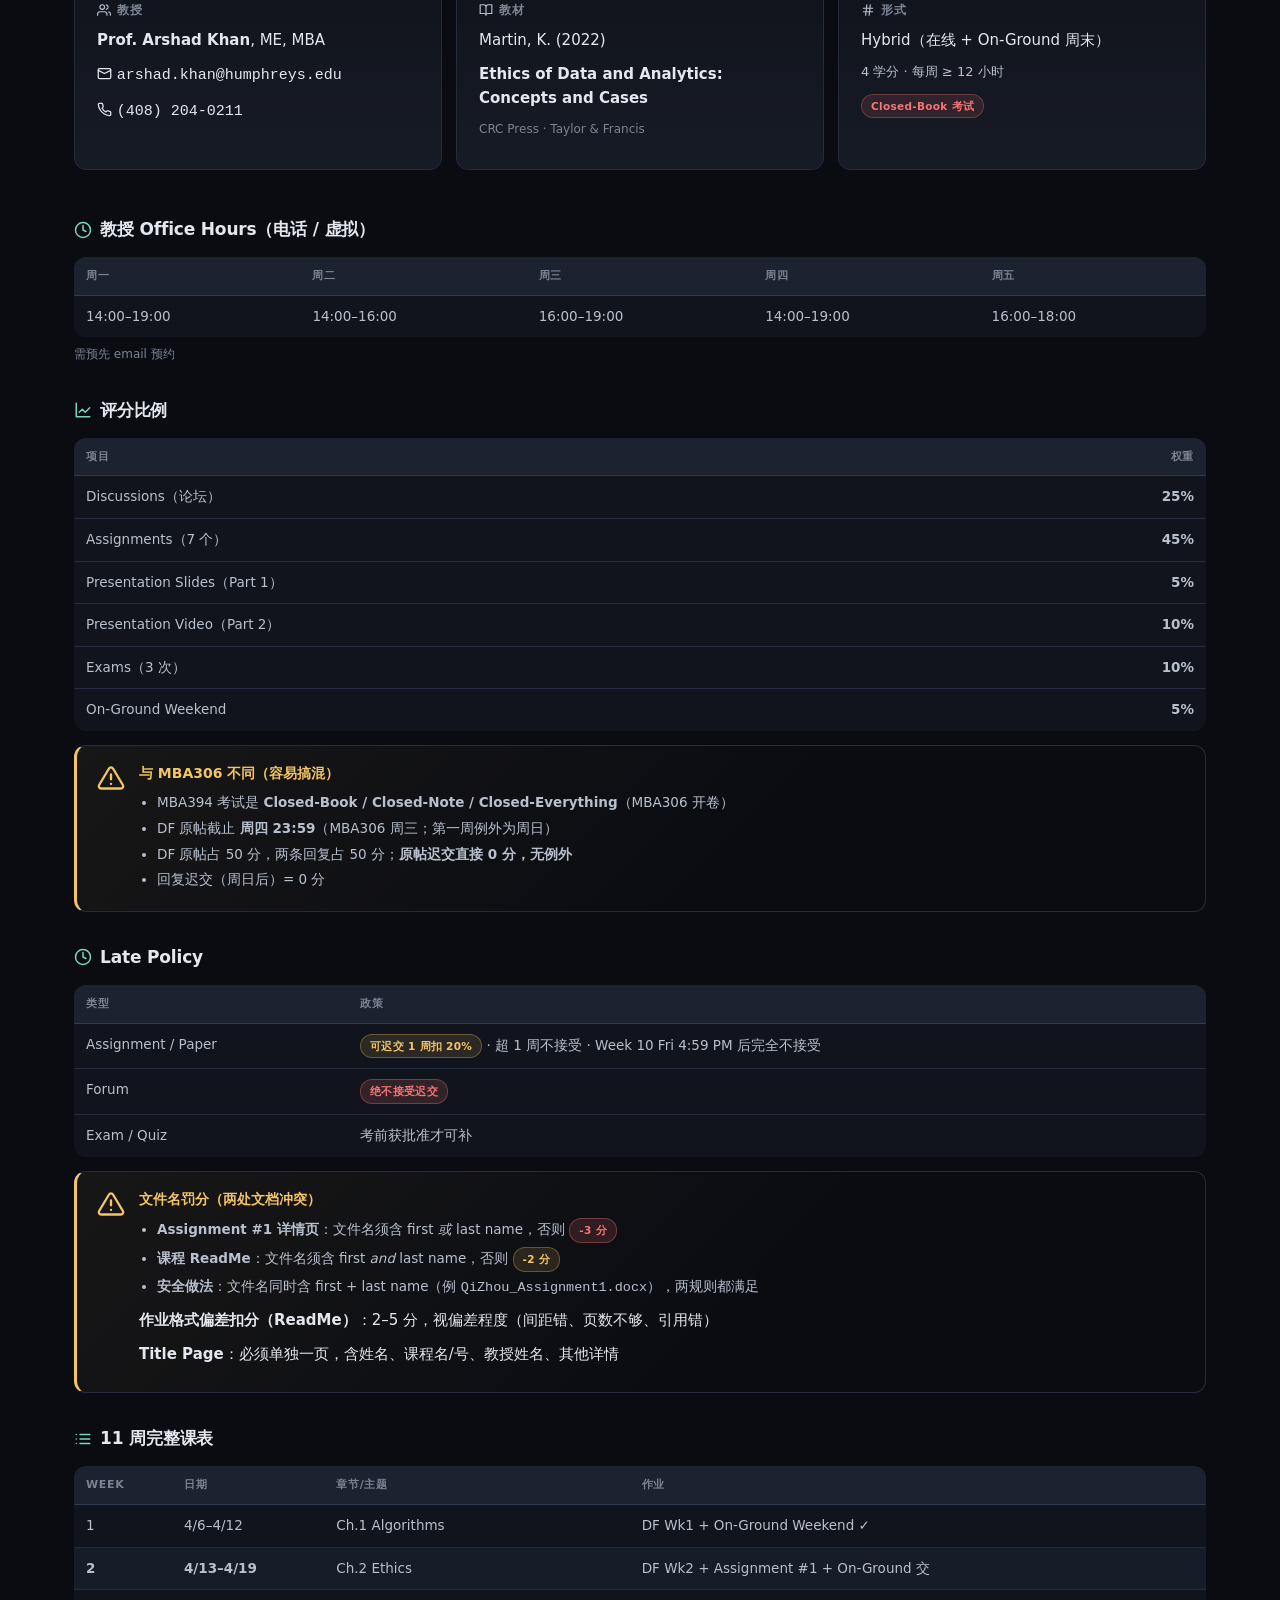
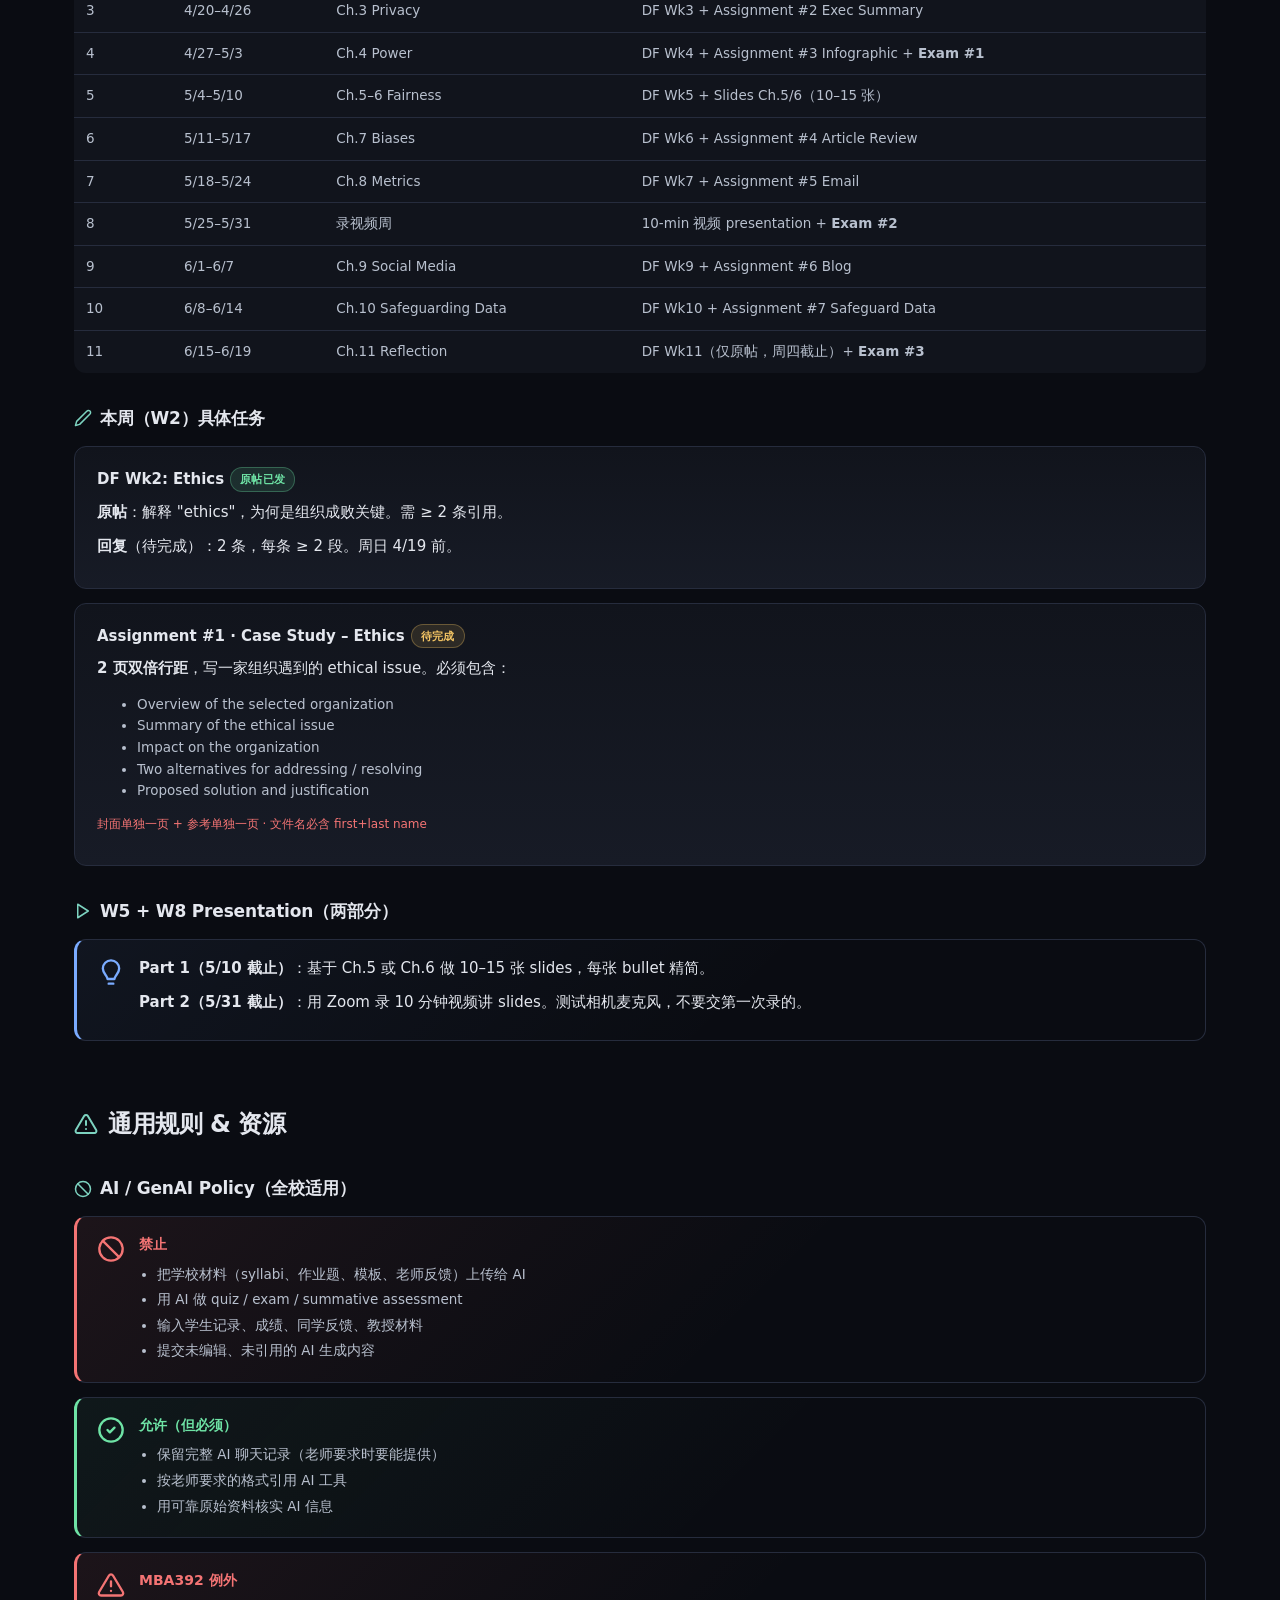
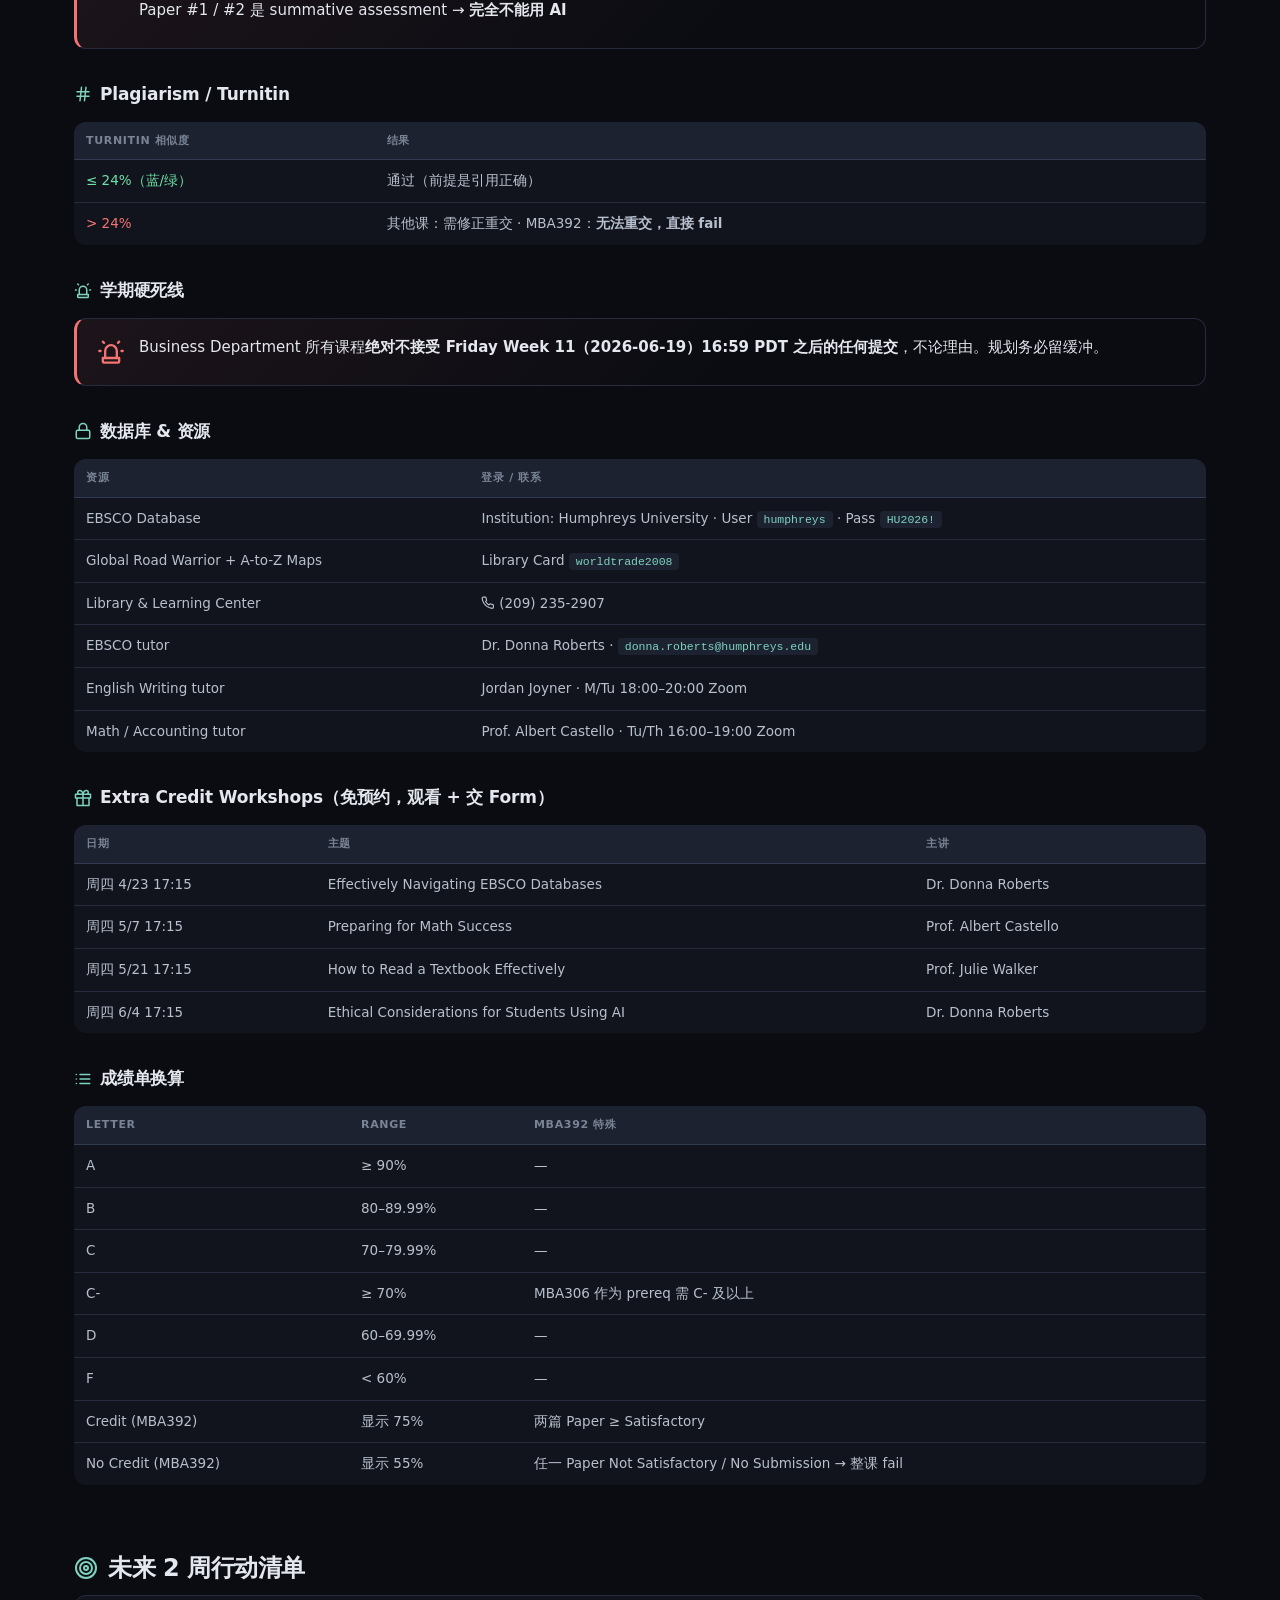
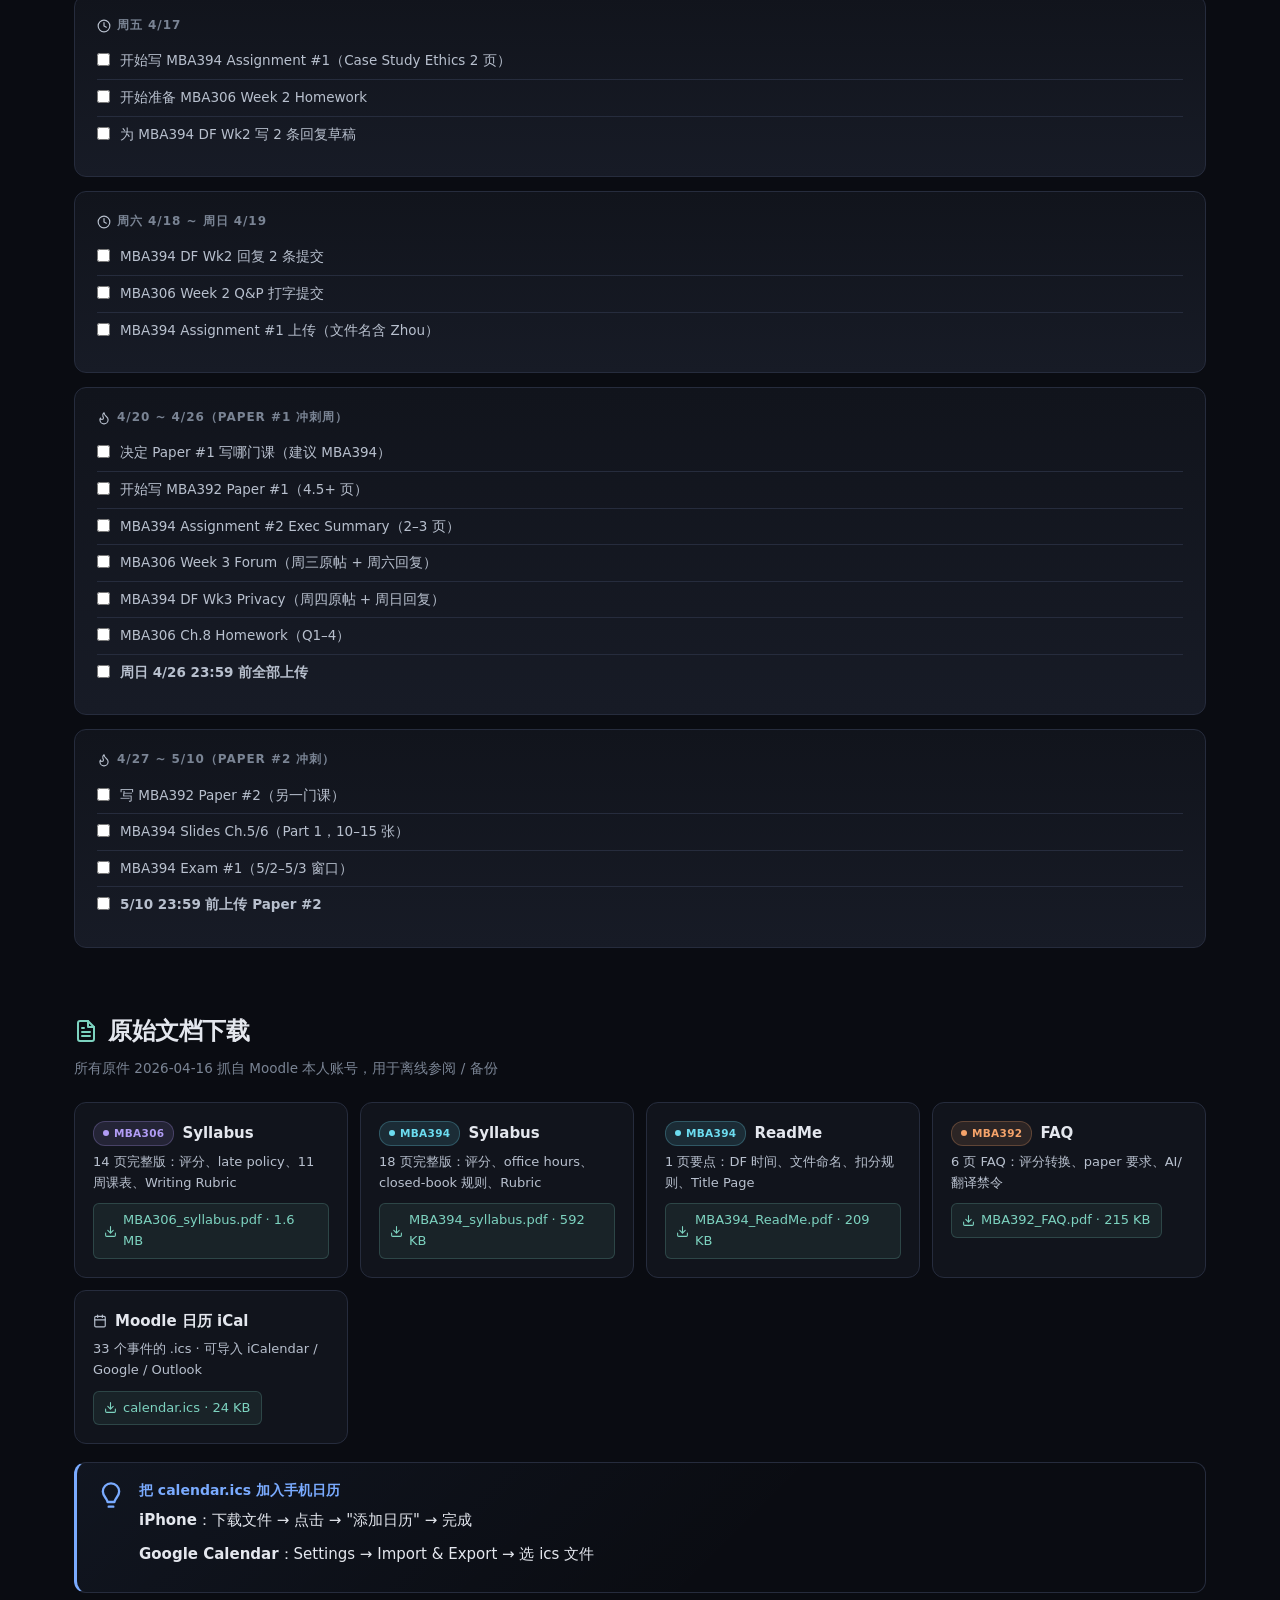
==== commit 16e11567: "Complete redesign: SVG icon system + refined layout + polish" ====
--- a/index.html
+++ b/index.html
@@ -6,776 +6,997 @@
 <meta http-equiv="Cache-Control" content="no-cache, no-store, must-revalidate">
 <meta http-equiv="Pragma" content="no-cache">
 <meta http-equiv="Expires" content="0">
-<title>Humphreys MBA Spring 2026 — 课程完整指南</title>
+<title>Humphreys MBA · Spring 2026 · Qi Zhou</title>
 <style>
   :root{
-    --bg:#0b0e14; --panel:#131722; --panel2:#1a1f2e; --line:#2a3142;
-    --text:#e6e9ef; --muted:#9aa3b2; --accent:#6ee7b7; --accent2:#60a5fa;
-    --warn:#fbbf24; --danger:#f87171; --ok:#34d399;
+    --bg:#0a0c12;
+    --panel:#11141c;
+    --panel2:#171b26;
+    --panel3:#1d2230;
+    --line:#262c3d;
+    --line2:#323a52;
+    --text:#e4e7ee;
+    --text2:#b8c0ce;
+    --muted:#7a8494;
+    --accent:#7dd3c0;
+    --accent-dim:#4ba192;
+    --blue:#7aabff;
+    --warn:#f4c564;
+    --danger:#f47474;
+    --ok:#6ee3a5;
+    --purple:#b19cf5;
+    --orange:#f5a36a;
+    --cyan:#6cdcf0;
+    --m306:#b19cf5;
+    --m392:#f5a36a;
+    --m394:#6cdcf0;
+    --gen:#8a94a8;
+    --radius:12px;
+    --radius-sm:6px;
   }
+
   *{box-sizing:border-box}
-  body{margin:0;font-family:-apple-system,BlinkMacSystemFont,"SF Pro Text","PingFang SC","Microsoft YaHei",sans-serif;background:var(--bg);color:var(--text);line-height:1.6}
-  header{position:sticky;top:0;z-index:10;background:rgba(11,14,20,.85);backdrop-filter:blur(12px);border-bottom:1px solid var(--line);padding:14px 24px;display:flex;justify-content:space-between;align-items:center;flex-wrap:wrap;gap:10px}
-  header h1{font-size:17px;margin:0;font-weight:600}
-  header .meta{font-size:12px;color:var(--muted)}
-  nav{display:flex;gap:6px;flex-wrap:wrap}
-  nav a{padding:6px 12px;border-radius:6px;background:var(--panel2);color:var(--text);text-decoration:none;font-size:13px;border:1px solid var(--line)}
-  nav a:hover{background:var(--accent);color:#0b0e14}
-  main{max-width:1100px;margin:0 auto;padding:32px 20px}
-  section{margin-bottom:56px}
-  h2{font-size:24px;border-left:4px solid var(--accent);padding-left:12px;margin:40px 0 20px}
-  h3{font-size:18px;color:var(--accent2);margin:28px 0 12px}
-  h4{font-size:15px;color:var(--accent);margin:20px 0 8px;text-transform:uppercase;letter-spacing:.5px}
-  .card{background:var(--panel);border:1px solid var(--line);border-radius:10px;padding:20px;margin-bottom:16px}
-  .grid{display:grid;grid-template-columns:repeat(auto-fit,minmax(300px,1fr));gap:16px}
-  table{width:100%;border-collapse:collapse;font-size:14px;margin:8px 0}
-  th,td{text-align:left;padding:8px 10px;border-bottom:1px solid var(--line);vertical-align:top}
-  th{background:var(--panel2);color:var(--accent);font-weight:600;text-transform:uppercase;font-size:11px;letter-spacing:.5px}
-  tr:hover td{background:rgba(96,165,250,.05)}
-  .pill{display:inline-block;padding:2px 8px;border-radius:4px;font-size:11px;font-weight:600;letter-spacing:.3px}
-  .pill.urgent{background:rgba(248,113,113,.15);color:var(--danger);border:1px solid rgba(248,113,113,.3)}
-  .pill.warn{background:rgba(251,191,36,.15);color:var(--warn);border:1px solid rgba(251,191,36,.3)}
-  .pill.ok{background:rgba(52,211,153,.15);color:var(--ok);border:1px solid rgba(52,211,153,.3)}
-  .pill.info{background:rgba(96,165,250,.15);color:var(--accent2);border:1px solid rgba(96,165,250,.3)}
-  .pill.done{background:rgba(154,163,178,.15);color:var(--muted);border:1px solid var(--line)}
-  .pill.mba306{background:rgba(167,139,250,.15);color:#c4b5fd;border:1px solid rgba(167,139,250,.3)}
-  .pill.mba392{background:rgba(251,146,60,.15);color:#fdba74;border:1px solid rgba(251,146,60,.3)}
-  .pill.mba394{background:rgba(34,211,238,.15);color:#67e8f9;border:1px solid rgba(34,211,238,.3)}
-  .alert{background:rgba(248,113,113,.08);border-left:4px solid var(--danger);padding:12px 16px;border-radius:6px;margin:10px 0}
-  .alert.warn{background:rgba(251,191,36,.08);border-left-color:var(--warn)}
-  .alert.ok{background:rgba(52,211,153,.08);border-left-color:var(--ok)}
-  .alert.info{background:rgba(96,165,250,.08);border-left-color:var(--accent2)}
-  .muted{color:var(--muted);font-size:13px}
-  .big{font-size:38px;font-weight:700;color:var(--accent);margin:0;line-height:1}
-  .stat{background:var(--panel);border:1px solid var(--line);border-radius:10px;padding:16px;text-align:center}
-  .stat .lbl{font-size:11px;color:var(--muted);text-transform:uppercase;letter-spacing:1px;margin-top:6px}
-  ul li{margin:4px 0}
-  code{background:var(--panel2);padding:2px 6px;border-radius:3px;font-size:12px;color:var(--accent)}
-  details{background:var(--panel2);border:1px solid var(--line);border-radius:6px;padding:10px 14px;margin:6px 0}
-  details summary{cursor:pointer;font-weight:600;color:var(--accent2)}
+  html{scroll-behavior:smooth}
+  body{
+    margin:0;
+    font-family:-apple-system,BlinkMacSystemFont,"Inter","SF Pro Display","SF Pro Text","PingFang SC","Microsoft YaHei",system-ui,sans-serif;
+    background:var(--bg);
+    color:var(--text);
+    line-height:1.6;
+    font-size:15px;
+    -webkit-font-smoothing:antialiased;
+    font-feature-settings:"ss01","cv11";
+  }
+
+  .icon{width:1em;height:1em;display:inline-block;vertical-align:-0.125em;fill:none;stroke:currentColor;stroke-width:2;stroke-linecap:round;stroke-linejoin:round;flex-shrink:0}
+  .icon.lg{width:20px;height:20px}
+  .icon.xl{width:28px;height:28px}
+
+  #updateBanner{display:none;position:fixed;top:0;left:0;right:0;z-index:2000;background:linear-gradient(90deg,var(--ok),#4ba192);color:#0a0c12;text-align:center;padding:12px 20px;font-weight:600;cursor:pointer;box-shadow:0 4px 20px rgba(110,227,165,.4)}
+
+  header{position:sticky;top:0;z-index:100;background:rgba(10,12,18,.88);backdrop-filter:saturate(140%) blur(16px);-webkit-backdrop-filter:saturate(140%) blur(16px);border-bottom:1px solid var(--line);padding:16px 28px;display:flex;justify-content:space-between;align-items:center;flex-wrap:wrap;gap:12px}
+  header .brand{display:flex;align-items:center;gap:12px}
+  header .brand svg{color:var(--accent)}
+  header h1{font-size:15.5px;margin:0;font-weight:650;letter-spacing:-0.01em}
+  header .meta{font-size:11.5px;color:var(--muted);margin-top:2px;letter-spacing:.01em}
+  header .meta a{color:var(--blue);text-decoration:none;margin-left:8px;display:inline-flex;align-items:center;gap:4px}
+  header .meta a:hover{text-decoration:underline}
+  header #buildTime{color:var(--accent);font-variant-numeric:tabular-nums}
+
+  nav{display:flex;gap:4px;flex-wrap:wrap}
+  nav a{padding:7px 13px;border-radius:8px;background:var(--panel2);color:var(--text2);text-decoration:none;font-size:13px;font-weight:500;border:1px solid var(--line);transition:all .15s;display:inline-flex;align-items:center;gap:6px}
+  nav a:hover{background:var(--panel3);color:var(--text);border-color:var(--line2);transform:translateY(-1px)}
+
+  main{max-width:1180px;margin:0 auto;padding:40px 24px 80px}
+  section{margin-bottom:64px;scroll-margin-top:80px}
+
+  h2{font-size:24px;margin:0 0 8px;font-weight:700;letter-spacing:-0.02em;display:flex;align-items:center;gap:10px;flex-wrap:wrap}
+  h2 > .icon{color:var(--accent);width:24px;height:24px}
+  h2 .section-sub{font-size:13px;color:var(--muted);font-weight:400;margin-left:auto;letter-spacing:0}
+  h3{font-size:17px;color:var(--text);margin:32px 0 14px;font-weight:650;letter-spacing:-0.01em;display:flex;align-items:center;gap:8px}
+  h3 > .icon{color:var(--accent);width:18px;height:18px}
+  h4{font-size:12px;color:var(--muted);margin:20px 0 8px;text-transform:uppercase;letter-spacing:.08em;font-weight:600;display:flex;align-items:center;gap:6px}
+  h4 > .icon{color:var(--text2);width:14px;height:14px}
+  p{margin:0 0 10px}
+  .subtitle{color:var(--muted);font-size:13.5px;margin-bottom:22px}
+  .subtitle a{color:var(--accent);text-decoration:none;display:inline-flex;align-items:center;gap:6px}
+  .subtitle a:hover{text-decoration:underline}
+
+  .card{background:linear-gradient(180deg,var(--panel) 0%,var(--panel2) 100%);border:1px solid var(--line);border-radius:var(--radius);padding:20px 22px;margin-bottom:14px;transition:border-color .15s}
+  .card:hover{border-color:var(--line2)}
+  .card h4:first-child{margin-top:0}
+  .grid{display:grid;grid-template-columns:repeat(auto-fit,minmax(280px,1fr));gap:14px}
+  .grid-3{display:grid;grid-template-columns:repeat(auto-fit,minmax(260px,1fr));gap:12px}
+
+  .stat-grid{display:grid;grid-template-columns:repeat(auto-fit,minmax(150px,1fr));gap:12px;margin-bottom:20px}
+  .stat{background:var(--panel);border:1px solid var(--line);border-radius:var(--radius);padding:18px 16px;text-align:center;position:relative;overflow:hidden}
+  .stat::before{content:'';position:absolute;top:0;left:0;right:0;height:3px;background:var(--stat-color,var(--accent))}
+  .stat .num{font-size:32px;font-weight:700;margin:0;line-height:1;color:var(--stat-color,var(--text));font-variant-numeric:tabular-nums;letter-spacing:-0.02em}
+  .stat .label{font-size:11px;color:var(--muted);text-transform:uppercase;letter-spacing:.08em;margin-top:6px;font-weight:600}
+  .stat.ok{--stat-color:var(--ok)}
+  .stat.warn{--stat-color:var(--warn)}
+  .stat.blue{--stat-color:var(--blue)}
+  .stat.danger{--stat-color:var(--danger)}
+
+  table{width:100%;border-collapse:collapse;font-size:13.5px;margin:8px 0;background:var(--panel);border-radius:var(--radius);overflow:hidden}
+  th{text-align:left;padding:10px 12px;background:var(--panel3);color:var(--muted);font-weight:600;text-transform:uppercase;font-size:11px;letter-spacing:.06em;border-bottom:1px solid var(--line2)}
+  td{padding:10px 12px;border-bottom:1px solid var(--line);vertical-align:top;color:var(--text2)}
+  tr:last-child td{border-bottom:none}
+  tr:hover td{background:rgba(122,171,255,.04)}
+  td code{background:var(--panel3);padding:2px 7px;border-radius:4px;font-size:11.5px;color:var(--accent)}
+
+  .pill{display:inline-flex;align-items:center;gap:5px;padding:3px 9px;border-radius:12px;font-size:10.5px;font-weight:600;letter-spacing:.03em;border:1px solid transparent;white-space:nowrap}
+  .pill .dot{width:6px;height:6px;border-radius:50%;background:currentColor}
+  .pill.m306{background:rgba(177,156,245,.12);color:var(--m306);border-color:rgba(177,156,245,.25)}
+  .pill.m392{background:rgba(245,163,106,.12);color:var(--m392);border-color:rgba(245,163,106,.25)}
+  .pill.m394{background:rgba(108,220,240,.12);color:var(--m394);border-color:rgba(108,220,240,.25)}
+  .pill.gen{background:rgba(138,148,168,.12);color:var(--gen);border-color:rgba(138,148,168,.25)}
+  .pill.urgent{background:rgba(244,116,116,.15);color:var(--danger);border-color:rgba(244,116,116,.35);font-weight:700}
+  .pill.warn{background:rgba(244,197,100,.12);color:var(--warn);border-color:rgba(244,197,100,.3)}
+  .pill.ok{background:rgba(110,227,165,.12);color:var(--ok);border-color:rgba(110,227,165,.3)}
+  .pill.info{background:rgba(122,171,255,.12);color:var(--blue);border-color:rgba(122,171,255,.3)}
+  .pill.danger{background:rgba(244,116,116,.12);color:var(--danger);border-color:rgba(244,116,116,.3)}
+
+  .alert{display:flex;gap:14px;background:var(--panel);border:1px solid var(--line);border-left:3px solid var(--accent);border-radius:var(--radius);padding:16px 20px;margin:14px 0}
+  .alert > .icon{flex-shrink:0;margin-top:2px}
+  .alert .body{flex:1;min-width:0}
+  .alert h4{margin:0 0 6px;color:var(--text);font-size:14px;font-weight:650;text-transform:none;letter-spacing:0}
+  .alert ul{margin:8px 0 0;padding-left:18px}
+  .alert ul li{margin:4px 0;color:var(--text2);font-size:13.5px}
+  .alert.danger{border-left-color:var(--danger);background:linear-gradient(135deg,rgba(244,116,116,.08),transparent 60%)}
+  .alert.danger > .icon{color:var(--danger)}
+  .alert.danger h4{color:var(--danger)}
+  .alert.warn{border-left-color:var(--warn);background:linear-gradient(135deg,rgba(244,197,100,.06),transparent 60%)}
+  .alert.warn > .icon{color:var(--warn)}
+  .alert.warn h4{color:var(--warn)}
+  .alert.ok{border-left-color:var(--ok);background:linear-gradient(135deg,rgba(110,227,165,.06),transparent 60%)}
+  .alert.ok > .icon{color:var(--ok)}
+  .alert.ok h4{color:var(--ok)}
+  .alert.info{border-left-color:var(--blue);background:linear-gradient(135deg,rgba(122,171,255,.06),transparent 60%)}
+  .alert.info > .icon{color:var(--blue)}
+  .alert.info h4{color:var(--blue)}
+
+  .timeline{position:relative;padding-left:32px;margin:20px 0}
+  .timeline::before{content:'';position:absolute;left:10px;top:8px;bottom:8px;width:2px;background:var(--line)}
+  .event{position:relative;margin-bottom:16px;padding:14px 18px;background:var(--panel2);border-radius:var(--radius);border:1px solid var(--line);transition:all .15s}
+  .event:hover{border-color:var(--line2);background:var(--panel3)}
+  .event::before{content:'';position:absolute;left:-27px;top:22px;width:14px;height:14px;border-radius:50%;background:var(--accent);border:3px solid var(--bg);box-shadow:0 0 0 2px var(--accent-dim)}
+  .event.past::before{background:var(--muted);box-shadow:0 0 0 2px var(--line)}
+  .event.done::before{background:var(--ok);box-shadow:0 0 0 2px rgba(110,227,165,.3)}
+  .event.urgent::before{background:var(--danger);box-shadow:0 0 0 2px rgba(244,116,116,.3)}
+  .event.soon::before{background:var(--warn);box-shadow:0 0 0 2px rgba(244,197,100,.3)}
+  .event .date{font-size:11px;color:var(--muted);font-weight:600;letter-spacing:.05em;text-transform:uppercase;display:flex;align-items:center;gap:6px}
+  .event .date svg{width:12px;height:12px}
+  .event .title{font-size:15px;font-weight:650;margin:6px 0 4px;color:var(--text);display:flex;align-items:center;gap:8px;flex-wrap:wrap}
+  .event.done .title{text-decoration:line-through;color:var(--muted)}
+  .event .desc{font-size:13px;color:var(--text2);margin-top:6px}
+  .event .desc ul{padding-left:18px;margin:4px 0}
+
+  .cal-month{background:var(--panel);border:1px solid var(--line);border-radius:var(--radius);padding:18px;margin-bottom:18px}
+  .cal-month .cal-title{display:flex;align-items:center;justify-content:space-between;margin-bottom:14px}
+  .cal-month h4{margin:0;color:var(--text);font-size:17px;font-weight:700;text-transform:none;letter-spacing:-0.01em}
+  .cal-grid{display:grid;grid-template-columns:repeat(7,1fr);gap:3px;font-size:12px}
+  .cal-head{text-align:center;padding:8px 4px;font-weight:600;color:var(--muted);font-size:10px;text-transform:uppercase;letter-spacing:.08em;background:var(--panel3);border-radius:4px}
+  .cal-day{background:var(--panel2);border-radius:6px;padding:7px 6px;min-height:90px;border:1px solid transparent;position:relative;transition:background .15s}
+  .cal-day:hover{background:var(--panel3)}
+  .cal-day.outside{opacity:.28}
+  .cal-day.today{border-color:var(--accent);box-shadow:0 0 0 2px rgba(125,211,192,.2)}
+  .cal-day.weekend{background:rgba(10,12,18,.6)}
+  .cal-day .dnum{font-weight:700;color:var(--muted);font-size:13px;display:flex;align-items:center;gap:4px}
+  .cal-day.today .dnum{color:var(--accent)}
+  .cal-day .dnum svg{color:var(--accent);width:12px;height:12px}
+  .cal-evt{display:block;margin-top:4px;padding:3px 7px;border-radius:4px;font-size:10.5px;line-height:1.35;cursor:pointer;overflow:hidden;text-overflow:ellipsis;white-space:nowrap;transition:all .12s;border-left:3px solid transparent}
+  .cal-evt:hover{transform:translateX(2px);white-space:normal;z-index:5;position:relative}
+  .cal-evt.m306{background:rgba(177,156,245,.14);color:var(--m306);border-left-color:var(--m306)}
+  .cal-evt.m392{background:rgba(245,163,106,.14);color:var(--m392);border-left-color:var(--m392)}
+  .cal-evt.m394{background:rgba(108,220,240,.14);color:var(--m394);border-left-color:var(--m394)}
+  .cal-evt.gen{background:rgba(138,148,168,.14);color:var(--gen);border-left-color:var(--gen)}
+  .cal-evt.urgent{box-shadow:0 0 0 1px var(--danger) inset;font-weight:700}
+  .cal-evt.done{text-decoration:line-through;opacity:.5;filter:saturate(.3)}
+  .cal-legend{display:flex;gap:14px;flex-wrap:wrap;font-size:12px;color:var(--muted);margin-bottom:14px;padding:12px 14px;background:var(--panel2);border-radius:8px}
+  .cal-legend span{display:inline-flex;align-items:center;gap:6px}
+  .cal-legend .swatch{width:10px;height:10px;border-radius:2px;display:inline-block}
+
+  .cal-modal{display:none;position:fixed;inset:0;background:rgba(0,0,0,.75);backdrop-filter:blur(4px);z-index:500;align-items:center;justify-content:center;padding:20px}
+  .cal-modal.show{display:flex}
+  .cal-modal-inner{background:var(--panel);border:1px solid var(--line2);border-radius:var(--radius);padding:28px;max-width:520px;width:100%;max-height:85vh;overflow:auto}
+  .cal-modal-close{float:right;cursor:pointer;color:var(--muted);background:none;border:0;padding:4px}
+  .cal-modal-close:hover{color:var(--text)}
+
+  a.link{color:var(--blue);text-decoration:none;border-bottom:1px dotted var(--blue);transition:all .1s;display:inline-flex;align-items:center;gap:5px}
+  a.link:hover{border-bottom-style:solid}
+
+  .chk-list{list-style:none;padding:0;margin:4px 0}
+  .chk-list li{display:flex;align-items:flex-start;gap:10px;padding:7px 0;border-bottom:1px solid var(--line)}
+  .chk-list li:last-child{border-bottom:none}
+  .chk-list input{margin:3px 0 0;accent-color:var(--accent);flex-shrink:0}
+  .chk-list label{font-size:13.5px;color:var(--text2);cursor:pointer;flex:1}
+  .chk-list input:checked + label{text-decoration:line-through;color:var(--muted)}
+
+  details{background:var(--panel2);border:1px solid var(--line);border-radius:var(--radius-sm);padding:12px 16px;margin:8px 0}
+  details summary{cursor:pointer;font-weight:600;color:var(--blue);list-style:none;display:flex;align-items:center;gap:8px}
+  details summary::-webkit-details-marker{display:none}
+  details summary::before{content:'';display:inline-block;width:6px;height:6px;border-right:1.5px solid var(--blue);border-bottom:1.5px solid var(--blue);transform:rotate(-45deg);transition:transform .15s}
+  details[open] summary::before{transform:rotate(45deg)}
   details[open] summary{margin-bottom:10px}
-  .timeline{position:relative;padding-left:28px;margin:20px 0}
-  .timeline::before{content:'';position:absolute;left:8px;top:0;bottom:0;width:2px;background:var(--line)}
-  .event{position:relative;margin-bottom:18px;padding:12px 16px;background:var(--panel2);border-radius:8px;border:1px solid var(--line)}
-  .event::before{content:'';position:absolute;left:-24px;top:18px;width:12px;height:12px;border-radius:50%;background:var(--accent);border:3px solid var(--bg)}
-  .event.past::before{background:var(--muted)}
-  .event.urgent::before{background:var(--danger)}
-  .event.soon::before{background:var(--warn)}
-  .event .date{font-size:12px;color:var(--muted);font-weight:600;letter-spacing:.5px}
-  .event .title{font-size:15px;font-weight:600;margin:4px 0 2px}
-  .event .desc{font-size:13px;color:var(--muted)}
-  .chk{font-size:14px}
-  .chk input{margin-right:8px}
-  .rubric-item{display:flex;justify-content:space-between;padding:6px 0;border-bottom:1px dashed var(--line);font-size:13px}
-  footer{text-align:center;color:var(--muted);font-size:12px;padding:24px;border-top:1px solid var(--line);margin-top:40px}
-  @media print {body{background:white;color:black} .card{break-inside:avoid}}
-
-  /* Calendar grid */
-  .cal-month{background:var(--panel);border:1px solid var(--line);border-radius:10px;padding:16px;margin-bottom:20px}
-  .cal-month h4{margin:0 0 12px;color:var(--text);font-size:18px;letter-spacing:0}
-  .cal-grid{display:grid;grid-template-columns:repeat(7,1fr);gap:2px;font-size:12px}
-  .cal-head{text-align:center;padding:6px 4px;font-weight:600;color:var(--muted);font-size:11px;text-transform:uppercase;background:var(--panel2);border-radius:4px}
-  .cal-day{background:var(--panel2);border-radius:4px;padding:6px 5px;min-height:80px;border:1px solid transparent;position:relative}
-  .cal-day.outside{opacity:.25}
-  .cal-day.today{border-color:var(--accent);box-shadow:0 0 0 2px rgba(110,231,183,.25)}
-  .cal-day.weekend{background:#10131a}
-  .cal-day .dnum{font-weight:700;color:var(--muted);font-size:13px}
-  .cal-day.today .dnum{color:var(--accent)}
-  .cal-evt{display:block;margin-top:3px;padding:2px 5px;border-radius:3px;font-size:10px;line-height:1.3;cursor:pointer;overflow:hidden;text-overflow:ellipsis;white-space:nowrap;transition:all .15s}
-  .cal-evt:hover{transform:translateX(2px);white-space:normal;z-index:5;position:relative}
-  .cal-evt.m306{background:rgba(167,139,250,.18);color:#c4b5fd;border-left:3px solid #a78bfa}
-  .cal-evt.m392{background:rgba(251,146,60,.18);color:#fdba74;border-left:3px solid #fb923c}
-  .cal-evt.m394{background:rgba(34,211,238,.18);color:#67e8f9;border-left:3px solid #22d3ee}
-  .cal-evt.gen{background:rgba(154,163,178,.18);color:#cbd5e1;border-left:3px solid #94a3b8}
-  .cal-evt.urgent{box-shadow:0 0 0 1px var(--danger) inset;font-weight:700}
-  .cal-evt.done{text-decoration:line-through;opacity:.45;filter:saturate(.4)}
-  .cal-evt.done::before{content:'✓ ';color:var(--ok);font-weight:700;text-decoration:none;display:inline-block}
-  .cal-modal{display:none;position:fixed;inset:0;background:rgba(0,0,0,.7);z-index:100;align-items:center;justify-content:center;padding:20px}
-  .cal-modal.show{display:flex}
-  .cal-modal-inner{background:var(--panel);border:1px solid var(--line);border-radius:10px;padding:24px;max-width:500px;width:100%;max-height:80vh;overflow:auto}
-  .cal-modal-close{float:right;cursor:pointer;color:var(--muted);font-size:20px;border:none;background:none}
-  @media (max-width:768px){
+
+  .rubric-row{display:flex;justify-content:space-between;padding:7px 0;border-bottom:1px dashed var(--line);font-size:13px;color:var(--text2)}
+  .rubric-row:last-child{border-bottom:none}
+
+  footer{text-align:center;color:var(--muted);font-size:12px;padding:28px;border-top:1px solid var(--line);margin-top:40px}
+  footer a{color:var(--blue);text-decoration:none}
+
+  .dl-card{background:var(--panel);border:1px solid var(--line);border-radius:var(--radius);padding:18px;transition:all .15s}
+  .dl-card:hover{border-color:var(--line2);transform:translateY(-2px)}
+  .dl-card h4{margin:0 0 6px;text-transform:none;letter-spacing:0;font-size:15px;font-weight:650;color:var(--text);display:flex;align-items:center;gap:8px}
+  .dl-card p{color:var(--text2);font-size:13px;margin:0 0 10px}
+  .dl-card a{display:inline-flex;align-items:center;gap:6px;color:var(--accent);text-decoration:none;font-size:13px;font-weight:500;padding:6px 10px;background:rgba(125,211,192,.08);border-radius:6px;border:1px solid rgba(125,211,192,.2)}
+  .dl-card a:hover{background:rgba(125,211,192,.14)}
+
+  @media (max-width:900px){
+    main{padding:28px 16px}
+    header{padding:12px 16px}
     .cal-day{min-height:55px;padding:3px 2px}
-    .cal-evt{font-size:9px;padding:1px 3px}
+    .cal-evt{font-size:9.5px;padding:2px 4px}
+    h2{font-size:20px}
   }
+  @media print{body{background:white;color:black}}
 </style>
 </head>
 <body>
-<div id="updateBanner" style="display:none;position:fixed;top:0;left:0;right:0;z-index:1000;background:var(--ok);color:#0b0e14;text-align:center;padding:10px;font-weight:600;cursor:pointer" onclick="forceReload()">
-  🔄 检测到新版本！点击刷新加载最新内容
+
+<svg width="0" height="0" style="position:absolute" aria-hidden="true">
+  <defs>
+    <symbol id="i-book" viewBox="0 0 24 24"><path d="M2 3h6a4 4 0 0 1 4 4v14a3 3 0 0 0-3-3H2zM22 3h-6a4 4 0 0 0-4 4v14a3 3 0 0 1 3-3h7z"/></symbol>
+    <symbol id="i-chart" viewBox="0 0 24 24"><path d="M3 3v18h18M7 15l4-4 4 4 6-6"/></symbol>
+    <symbol id="i-clock" viewBox="0 0 24 24"><circle cx="12" cy="12" r="10"/><path d="M12 6v6l4 2"/></symbol>
+    <symbol id="i-calendar" viewBox="0 0 24 24"><rect x="3" y="4" width="18" height="18" rx="2"/><path d="M16 2v4M8 2v4M3 10h18"/></symbol>
+    <symbol id="i-file" viewBox="0 0 24 24"><path d="M14 2H6a2 2 0 0 0-2 2v16a2 2 0 0 0 2 2h12a2 2 0 0 0 2-2V8z"/><path d="M14 2v6h6M16 13H8M16 17H8M10 9H8"/></symbol>
+    <symbol id="i-alert" viewBox="0 0 24 24"><path d="M10.29 3.86L1.82 18a2 2 0 0 0 1.71 3h16.94a2 2 0 0 0 1.71-3L13.71 3.86a2 2 0 0 0-3.42 0z"/><path d="M12 9v4M12 17h.01"/></symbol>
+    <symbol id="i-siren" viewBox="0 0 24 24"><path d="M7 18v-6a5 5 0 1 1 10 0v6"/><path d="M5 21a1 1 0 0 0 1 1h12a1 1 0 0 0 1-1v-3H5z"/><path d="M21 12h1M18 5l1-1M3 12H2M6 5L5 4"/></symbol>
+    <symbol id="i-check" viewBox="0 0 24 24"><circle cx="12" cy="12" r="10"/><path d="m9 12 2 2 4-4"/></symbol>
+    <symbol id="i-x" viewBox="0 0 24 24"><circle cx="12" cy="12" r="10"/><path d="m15 9-6 6M9 9l6 6"/></symbol>
+    <symbol id="i-flame" viewBox="0 0 24 24"><path d="M8.5 14.5A2.5 2.5 0 0 0 11 12c0-1.38-.5-2-1-3-1.072-2.143-.224-4.054 2-6 .5 2.5 2 4.9 4 6.5 2 1.6 3 3.5 3 5.5a7 7 0 1 1-14 0c0-1.153.433-2.294 1-3a2.5 2.5 0 0 0 2.5 2.5z"/></symbol>
+    <symbol id="i-pin" viewBox="0 0 24 24"><path d="M12 2l2 7h7l-5.5 4 2 7L12 16l-5.5 4 2-7L3 9h7z"/></symbol>
+    <symbol id="i-gift" viewBox="0 0 24 24"><path d="M20 12v10H4V12M2 7h20v5H2zM12 22V7M12 7H7.5a2.5 2.5 0 0 1 0-5C11 2 12 7 12 7zM12 7h4.5a2.5 2.5 0 0 0 0-5C13 2 12 7 12 7z"/></symbol>
+    <symbol id="i-lock" viewBox="0 0 24 24"><rect x="3" y="11" width="18" height="11" rx="2"/><path d="M7 11V7a5 5 0 0 1 10 0v4"/></symbol>
+    <symbol id="i-download" viewBox="0 0 24 24"><path d="M21 15v4a2 2 0 0 1-2 2H5a2 2 0 0 1-2-2v-4M7 10l5 5 5-5M12 15V3"/></symbol>
+    <symbol id="i-bulb" viewBox="0 0 24 24"><path d="M9 18h6M10 22h4M12 2a7 7 0 0 0-7 7c0 3 2 5 3 6.5.5.75 1 1.5 1 2.5h6c0-1 .5-1.75 1-2.5 1-1.5 3-3.5 3-6.5a7 7 0 0 0-7-7z"/></symbol>
+    <symbol id="i-ban" viewBox="0 0 24 24"><circle cx="12" cy="12" r="10"/><path d="m5 5 14 14"/></symbol>
+    <symbol id="i-refresh" viewBox="0 0 24 24"><path d="M3 12a9 9 0 0 1 9-9 9.75 9.75 0 0 1 6.74 2.74L21 8M21 3v5h-5M21 12a9 9 0 0 1-9 9 9.75 9.75 0 0 1-6.74-2.74L3 16M3 21v-5h5"/></symbol>
+    <symbol id="i-target" viewBox="0 0 24 24"><circle cx="12" cy="12" r="10"/><circle cx="12" cy="12" r="6"/><circle cx="12" cy="12" r="2"/></symbol>
+    <symbol id="i-edit" viewBox="0 0 24 24"><path d="M17 3a2.85 2.85 0 1 1 4 4L7.5 20.5 2 22l1.5-5.5z"/></symbol>
+    <symbol id="i-users" viewBox="0 0 24 24"><path d="M17 21v-2a4 4 0 0 0-4-4H5a4 4 0 0 0-4 4v2"/><circle cx="9" cy="7" r="4"/><path d="M23 21v-2a4 4 0 0 0-3-3.87M16 3.13a4 4 0 0 1 0 7.75"/></symbol>
+    <symbol id="i-grad" viewBox="0 0 24 24"><path d="M22 10v6M2 10l10-5 10 5-10 5z"/><path d="M6 12v5c3 3 9 3 12 0v-5"/></symbol>
+    <symbol id="i-mail" viewBox="0 0 24 24"><rect x="2" y="4" width="20" height="16" rx="2"/><path d="m22 7-10 5L2 7"/></symbol>
+    <symbol id="i-phone" viewBox="0 0 24 24"><path d="M22 16.92v3a2 2 0 0 1-2.18 2 19.79 19.79 0 0 1-8.63-3.07 19.5 19.5 0 0 1-6-6 19.79 19.79 0 0 1-3.07-8.67A2 2 0 0 1 4.11 2h3a2 2 0 0 1 2 1.72 12.84 12.84 0 0 0 .7 2.81 2 2 0 0 1-.45 2.11L8.09 9.91a16 16 0 0 0 6 6l1.27-1.27a2 2 0 0 1 2.11-.45 12.84 12.84 0 0 0 2.81.7A2 2 0 0 1 22 16.92z"/></symbol>
+    <symbol id="i-hash" viewBox="0 0 24 24"><path d="M4 9h16M4 15h16M10 3 8 21M16 3l-2 18"/></symbol>
+    <symbol id="i-play" viewBox="0 0 24 24"><polygon points="5 3 19 12 5 21 5 3"/></symbol>
+    <symbol id="i-list" viewBox="0 0 24 24"><path d="M8 6h13M8 12h13M8 18h13M3 6h.01M3 12h.01M3 18h.01"/></symbol>
+  </defs>
+</svg>
+
+<div id="updateBanner" onclick="forceReload()">
+  <svg class="icon lg"><use href="#i-refresh"/></svg>
+  检测到新版本 · 点击刷新
 </div>
+
 <header>
-  <div>
-    <h1>📚 Humphreys MBA Spring 2026 — 完整课程指南</h1>
-    <div class="meta">学生：Qi Zhou · 学期：2026/4/6 – 2026/6/21（11 周）· <span id="buildTime" style="color:var(--accent)">构建中</span> · <a href="#" onclick="forceReload();return false" style="color:var(--accent2)">[强制刷新]</a></div>
+  <div class="brand">
+    <svg class="icon xl"><use href="#i-grad"/></svg>
+    <div>
+      <h1>Humphreys MBA · Spring 2026</h1>
+      <div class="meta">
+        Qi Zhou · 11 周 (4/6 – 6/21) · <span id="buildTime">版本加载中</span> ·
+        <a href="#" onclick="forceReload();return false"><svg class="icon"><use href="#i-refresh"/></svg>强制刷新</a>
+      </div>
+    </div>
   </div>
   <nav>
-    <a href="#dash">📊 仪表板</a>
-    <a href="#timeline">⏰ 时间线</a>
+    <a href="#dash"><svg class="icon"><use href="#i-chart"/></svg>仪表板</a>
+    <a href="#calendar"><svg class="icon"><use href="#i-calendar"/></svg>日历</a>
+    <a href="#timeline"><svg class="icon"><use href="#i-clock"/></svg>时间线</a>
     <a href="#mba306">MBA306</a>
     <a href="#mba392">MBA392</a>
     <a href="#mba394">MBA394</a>
-    <a href="#policy">⚠️ 通用规则</a>
-    <a href="#downloads">📄 原始文档</a>
+    <a href="#policy"><svg class="icon"><use href="#i-alert"/></svg>规则</a>
+    <a href="#downloads"><svg class="icon"><use href="#i-file"/></svg>原档</a>
   </nav>
 </header>
 
 <main>
 
 <section id="dash">
-  <h2>📊 本周仪表板</h2>
-  <p class="muted">今天是 2026-04-16（周四）· 本周 = Week 2</p>
-  <div class="grid" style="grid-template-columns:repeat(auto-fit,minmax(160px,1fr))">
-    <div class="stat"><p class="big" style="color:var(--ok)">6</p><div class="lbl">本周已完成</div></div>
-    <div class="stat"><p class="big" style="color:var(--warn)">3</p><div class="lbl">本周待办</div></div>
-    <div class="stat"><p class="big" style="color:var(--accent2)">4</p><div class="lbl">下周内截止</div></div>
-    <div class="stat"><p class="big">3</p><div class="lbl">门课程</div></div>
-    <div class="stat"><p class="big">≥12h</p><div class="lbl">每门课/周</div></div>
-  </div>
-
-  <div class="alert" style="margin-top:24px;border-left-color:var(--ok);background:rgba(52,211,153,.12);padding:16px">
-    <div style="font-size:15px;color:var(--ok);font-weight:700">✅ 已完成（Moodle 验证 @ 2026-04-16 21:05）</div>
-    <ul style="margin:6px 0">
-      <li>✅ <strong>MBA306 Week 2 Forum 原帖</strong>（今晚补发 "Week 2 Forum" thread，晚老师 1 天但系统线前）</li>
-      <li>✅ MBA306 Week 2 Forum 回复 2 条</li>
-      <li>✅ MBA394 DF Wk2 Ethics 原帖（"Week 2: Ethics" thread）</li>
-      <li>✅ MBA306 On-ground PPT 已提交（提前 7 天）</li>
-      <li>✅ MBA394 On-Ground Submission 已提交</li>
-      <li>✅ MBA April Week 1 Presentation 课程进度 100%</li>
-    </ul>
-  </div>
-  <div class="alert" style="border-left-color:var(--warn);background:rgba(251,191,36,.12);padding:16px">
-    <div style="font-size:15px;color:var(--warn);font-weight:700">⚠️ 仍需处理（本周内 · 周日 4/19 前）</div>
-    <ul style="margin:6px 0">
-      <li><strong>MBA394 DF Wk2 回复</strong>：0/2（每条 ≥ 2 段）</li>
-      <li><strong>MBA306 Week 2 Q&P</strong>：未提交（Ch.1 Q1 + Ch.7 Q1–5）</li>
-      <li><strong>MBA394 Assignment #1 Case Study</strong>：未提交（2 页 ethical issue）</li>
-    </ul>
-  </div>
+  <h2><svg class="icon"><use href="#i-chart"/></svg>本周仪表板<span class="section-sub">2026-04-16（周四）· Week 2</span></h2>
+
+  <div class="stat-grid">
+    <div class="stat ok"><p class="num">6</p><div class="label">本周已完成</div></div>
+    <div class="stat warn"><p class="num">3</p><div class="label">本周待办</div></div>
+    <div class="stat blue"><p class="num">4</p><div class="label">下周内截止</div></div>
+    <div class="stat"><p class="num">3</p><div class="label">门课程</div></div>
+    <div class="stat"><p class="num">≥12h</p><div class="label">每课/周</div></div>
+  </div>
+
+  <div class="alert ok">
+    <svg class="icon xl"><use href="#i-check"/></svg>
+    <div class="body">
+      <h4>已完成（Moodle 验证 @ 2026-04-16 21:05 PDT）</h4>
+      <ul>
+        <li><strong>MBA306 Week 2 Forum 原帖</strong> · 你今晚补发了 "Week 2 Forum" thread</li>
+        <li><strong>MBA306 Week 2 Forum 回复 2 条</strong> · 在 Muzammil 和 Ruijie 的 threads</li>
+        <li><strong>MBA394 DF Wk2 Ethics 原帖</strong> · "Week 2: Ethics" thread</li>
+        <li><strong>MBA306 On-ground PPT</strong> · 提前 7 天提交</li>
+        <li><strong>MBA394 On-Ground Submission</strong> · 已 Submitted for grading</li>
+        <li><strong>MBA April Week 1 Presentation</strong> · 进度 100%</li>
+      </ul>
+    </div>
+  </div>
+
   <div class="alert warn">
-    <strong>📌 数据可靠性说明：</strong>日期基于 Moodle iCal 日历导出（33 个事件权威核对）· 4 份 PDF（3 个 syllabus + FAQ + ReadMe）全文核对 · 课程页文字核对 · 论坛实际状态核对。<br>
-    <strong>已知系统陷阱：</strong> MBA392 Paper #1/#2 截止时间 <strong>只在课程页文字中声明，没进 Moodle 日历</strong>，Moodle 不会自动提醒。<strong>4/26 & 5/10</strong> 两个日期请手动设置闹钟。
+    <svg class="icon xl"><use href="#i-alert"/></svg>
+    <div class="body">
+      <h4>仍需处理 · 周日 4/19 前</h4>
+      <ul>
+        <li><strong>MBA394 DF Wk2 回复</strong> · 0 / 2（每条 ≥ 2 段）</li>
+        <li><strong>MBA306 Week 2 Q&P</strong> · 未提交（Ch.1 Q1 + Ch.7 Q1–5）</li>
+        <li><strong>MBA394 Assignment #1</strong> · 未提交（2 页 Ethics Case Study · 文件名含 first+last name）</li>
+      </ul>
+    </div>
+  </div>
+
+  <div class="alert info">
+    <svg class="icon xl"><use href="#i-pin"/></svg>
+    <div class="body">
+      <h4>数据可靠性 & 系统陷阱</h4>
+      <ul>
+        <li>核对源：Moodle iCal 导出（33 事件）· 4 份 PDF 全文 · 课程页 · 论坛实际状态</li>
+        <li><strong>MBA392 Paper 截止（4/26 & 5/10）不在 Moodle 日历里</strong> — 系统不提醒，请手动设闹钟</li>
+      </ul>
+    </div>
   </div>
 </section>
 
 <section id="calendar">
-  <h2>📅 月历视图（点击事件看详情）</h2>
-  <p class="muted">色块 = 截止事件 · 🟣 MBA306 · 🟠 MBA392 · 🔵 MBA394 · ⚪ 其他 · 今天 = 高亮框 · <span style="text-decoration:line-through;opacity:.5">划线</span> = 已完成 · 红框 = 紧急未完成</p>
-  <p class="muted" style="font-size:12px">💡 点击事件可以手动标记完成/未完成（保存到浏览器本地）。已从 Moodle 验证完成的项目自动划线。</p>
+  <h2><svg class="icon"><use href="#i-calendar"/></svg>月历视图</h2>
+  <p class="subtitle">点击事件看详情。已完成自动划线；点击非自动项可手动标记完成。</p>
+  <div class="cal-legend">
+    <span><span class="swatch" style="background:var(--m306)"></span>MBA306</span>
+    <span><span class="swatch" style="background:var(--m392)"></span>MBA392</span>
+    <span><span class="swatch" style="background:var(--m394)"></span>MBA394</span>
+    <span><span class="swatch" style="background:var(--gen)"></span>通用</span>
+    <span style="margin-left:auto;text-decoration:line-through;opacity:.5">已完成</span>
+    <span style="color:var(--danger)">红框 = 紧急未完成</span>
+  </div>
   <div id="month-grid"></div>
-  <nav><a href="#timeline" style="margin-top:10px;display:inline-block">↓ 看详细时间线</a></nav>
 </section>
 
 <section id="timeline">
-  <h2>⏰ 完整 Deadlines 时间线</h2>
-
-  <h3>🔥 本周（4/13–4/19）</h3>
+  <h2><svg class="icon"><use href="#i-clock"/></svg>详细时间线</h2>
+
+  <h3><svg class="icon"><use href="#i-flame"/></svg>本周（4/13–4/19）</h3>
   <div class="timeline">
-    <div class="event past">
-      <div class="date">周三 4/15 23:59 · 已过</div>
-      <div class="title"><span class="pill mba306">MBA306</span> Week 2 Forum 原帖</div>
-      <div class="desc">Unemployment 讨论题：factors 难以确定 unemployment rate / frictional vs structural vs cyclical / 经济与非经济影响。<br>⚠️ 如果错过，<strong>论坛零容忍迟交</strong>，该题原帖已无分。</div>
-    </div>
-    <div class="event past">
-      <div class="date">周四 4/16 23:59 · 今晚</div>
-      <div class="title"><span class="pill mba394">MBA394</span> DF Wk2 原帖（50 分）</div>
-      <div class="desc">解释 "ethics" 的定义 + 为何 ethics 对组织成败至关重要。原帖需 ≥ 2 条引用。<strong>逾时原帖直接 0 分，无例外。</strong></div>
+    <div class="event done">
+      <div class="date"><svg><use href="#i-check"/></svg>周四 4/16 23:59 · 已完成</div>
+      <div class="title">MBA394 DF Wk2 Ethics 原帖 <span class="pill m394"><span class="dot"></span>MBA394</span></div>
+      <div class="desc">你今天发了 "Week 2: Ethics" thread（50 分）</div>
+    </div>
+    <div class="event done">
+      <div class="date"><svg><use href="#i-check"/></svg>周四 4/16 · 已完成</div>
+      <div class="title">MBA306 Week 2 Forum 原帖 <span class="pill m306"><span class="dot"></span>MBA306</span></div>
+      <div class="desc">你今晚开了 "Week 2 Forum" thread · 比老师规定 Wed 晚 1 天，系统 Sat 线前完成</div>
+    </div>
+    <div class="event done">
+      <div class="date"><svg><use href="#i-check"/></svg>周四 4/16 · 已完成</div>
+      <div class="title">MBA306 Week 2 Forum 回复 2 条 <span class="pill m306"><span class="dot"></span>MBA306</span></div>
+      <div class="desc">在 Muzammil 和 Ruijie 的 threads 里各回复 1 条</div>
     </div>
     <div class="event urgent">
-      <div class="date">周五 4/17 17:00 PST</div>
-      <div class="title"><span class="pill">Weekend</span> Upload Presentation Slide</div>
-      <div class="desc">上周末在 Stockton 做的小组 presentation PPT 上传（"MBA April Week 1 Spring 2026 Weekend Presentation Slide Upload" 课）。<br>✅ 状态显示 100% 已完成，请再确认。</div>
+      <div class="date"><svg><use href="#i-clock"/></svg>周五 4/17 17:00 PDT</div>
+      <div class="title">Upload Presentation Slide <span class="pill gen"><span class="dot"></span>周末课</span></div>
+      <div class="desc">MBA April Week 1 小组 PPT · <strong>已标记 100% 完成</strong>，请确认</div>
+    </div>
+    <div class="event soon">
+      <div class="date"><svg><use href="#i-edit"/></svg>周六 4/18 23:59 PDT</div>
+      <div class="title">MBA306 Week 2 Forum 回复检查 <span class="pill m306"><span class="dot"></span>MBA306</span></div>
+      <div class="desc">系统 Forum 最终死线（你已发 2 条 ✓）</div>
     </div>
     <div class="event urgent">
-      <div class="date">周六 4/18 23:59 PST</div>
-      <div class="title"><span class="pill mba306">MBA306</span> Week 2 Forum 回复</div>
-      <div class="desc">至少 <strong>2 条回复</strong>其他同学的原帖。</div>
-    </div>
-    <div class="event urgent">
-      <div class="date">周日 4/19 23:59 PDT · 🔴 一天 <strong>5 件事</strong>（日历验证）</div>
-      <div class="title">周日大限：5 个任务同时到期</div>
+      <div class="date"><svg><use href="#i-flame"/></svg>周日 4/19 23:59 PDT · 3 件事</div>
+      <div class="title">周日大限</div>
       <div class="desc">
-        <ul style="margin:6px 0 0">
-          <li><span class="pill mba306">MBA306</span> <strong>Week 2 Questions & Problems</strong>：Ch.1 Conceptual Q1 + Technical Q1 (p.21) + Ch.7 Conceptual Q1–5 (p.175–176)，打字提交</li>
-          <li><span class="pill mba306">MBA306</span> <strong>On-ground weekend participation</strong>：上传在 Stockton 做的 PPT</li>
-          <li><span class="pill mba394">MBA394</span> <strong>On_Ground Submission</strong>：on-ground 周末作业上传</li>
-          <li><span class="pill mba394">MBA394</span> <strong>Assignment #1: Case Study - Ethics</strong>：2 页双倍行距，伦理问题 + 公司概述 + 影响 + 2 个方案 + 推荐方案；封面独立页 + 参考独立页；<strong>文件名必须含你的姓（否则扣 3 分）</strong></li>
-          <li><span class="pill mba394">MBA394</span> <strong>DF Wk2 Ethics 回复</strong>：2 条，每条 ≥ 2 段（Moodle 系统 deadline 记录为周日 23:59；原帖周四应已发）</li>
+        <ul>
+          <li><span class="pill m306"><span class="dot"></span>MBA306</span> <strong>Week 2 Questions & Problems</strong> · Ch.1 Conceptual Q1 + Technical Q1 (p.21) + Ch.7 Conceptual Q1–5 (p.175–176) · 打字提交</li>
+          <li><span class="pill m394"><span class="dot"></span>MBA394</span> <strong>Assignment #1: Case Study – Ethics</strong> · 2 页双倍行距 · 封面 / 参考独立页 · <strong>文件名含 first+last name</strong></li>
+          <li><span class="pill m394"><span class="dot"></span>MBA394</span> <strong>DF Wk2 Ethics 回复</strong> · 2 条，每条 ≥ 2 段</li>
         </ul>
       </div>
     </div>
   </div>
 
-  <h3>📅 下周（4/20–4/26）</h3>
+  <h3><svg class="icon"><use href="#i-calendar"/></svg>下周（4/20–4/26）</h3>
   <div class="timeline">
     <div class="event soon">
+      <div class="date">周三 4/22 23:59 · 预计</div>
+      <div class="title">MBA306 Week 3 Forum 原帖 <span class="pill m306"><span class="dot"></span>MBA306</span></div>
+      <div class="desc">Ch.8 Inflation</div>
+    </div>
+    <div class="event">
+      <div class="date">周四 4/23 17:15</div>
+      <div class="title">Workshop: EBSCO Databases <span class="pill info">Extra Credit</span></div>
+      <div class="desc">Dr. Donna Roberts · Online in Moodle</div>
+    </div>
+    <div class="event soon">
       <div class="date">周四 4/23 23:59</div>
-      <div class="title"><span class="pill mba394">MBA394</span> DF Wk3 Privacy 原帖（50 分）</div>
-      <div class="desc">隐私 vs 商家收集数据的权衡；需 ≥ 2 条引用。</div>
-    </div>
-    <div class="event soon">
-      <div class="date">周四 4/23 17:15</div>
-      <div class="title"><span class="pill info">Extra Credit</span> Library Workshop: EBSCO 数据库</div>
-      <div class="desc">Dr. Donna Roberts 主讲，Online in Moodle，观看即可申请额外加分。</div>
-    </div>
-    <div class="event soon">
-      <div class="date">周三 4/22 23:59（老师规定）</div>
-      <div class="title"><span class="pill mba306">MBA306</span> Week 3 Forum 原帖</div>
-      <div class="desc">话题待发布（Ch.8 Inflation）</div>
-    </div>
-    <div class="event soon">
-      <div class="date">周六 4/25 23:59（预计，Week 3 事件未公布）</div>
-      <div class="title"><span class="pill mba306">MBA306</span> Week 3 Forum 回复 2 条</div>
-      <div class="desc">⚠️ Week 3+ 日历事件老师尚未公布，时间按 Week 2 模式预测（Sat 23:59 回复 · Sun 23:59 HW）。老师公布后请以日历为准。</div>
+      <div class="title">MBA394 DF Wk3 原帖 <span class="pill m394"><span class="dot"></span>MBA394</span></div>
+      <div class="desc">Privacy · 50 分 · 绝不迟交</div>
     </div>
     <div class="event urgent">
-      <div class="date">周日 4/26 23:59 PST · 🔴 CPT Paper #1 截止</div>
-      <div class="title">周日大限：4 个任务同时到期</div>
+      <div class="date"><svg><use href="#i-flame"/></svg>周日 4/26 23:59 PDT · 4 件事</div>
+      <div class="title">周日大限（含首个 CPT Paper）</div>
       <div class="desc">
-        <ul style="margin:6px 0 0">
-          <li><span class="pill mba392">MBA392</span> <strong>Paper #1</strong>（1 篇，4.5+ 页，.docx；你选给 MBA306 或 MBA394 写，上传到对应课程的 paper 文件夹）</li>
-          <li><span class="pill mba306">MBA306</span> Week 3 作业（Ch.8 HW）</li>
-          <li><span class="pill mba394">MBA394</span> <strong>Assignment #2: Executive Summary</strong>（2–3 页政策 paper，隐私 vs 商业）</li>
-          <li><span class="pill mba394">MBA394</span> DF Wk3 回复（2 条）</li>
+        <ul>
+          <li><span class="pill m392"><span class="dot"></span>MBA392</span> <strong>Paper #1</strong> · 1 篇（MBA306 或 MBA394 选一）· 4.5+ 页 · .docx · APA 模板 · <code>Zhou.MBAxxx.Paper1</code> · <strong>Moodle 不提醒</strong></li>
+          <li><span class="pill m306"><span class="dot"></span>MBA306</span> Week 3 HW · Ch.8 Conceptual Q1–4 (p.189)</li>
+          <li><span class="pill m394"><span class="dot"></span>MBA394</span> Assignment #2 Executive Summary · 2–3 页政策 paper</li>
+          <li><span class="pill m394"><span class="dot"></span>MBA394</span> DF Wk3 Privacy 回复（2 条）</li>
         </ul>
       </div>
     </div>
   </div>
 
-  <h3>📅 5 月关键节点</h3>
+  <h3><svg class="icon"><use href="#i-calendar"/></svg>5 月关键节点</h3>
   <div class="timeline">
     <div class="event">
       <div class="date">周六 5/2 05:00 → 周日 5/3 23:59 PDT</div>
-      <div class="title"><span class="pill mba394">MBA394</span> <strong>Exam #1 窗口</strong>（约 43 小时，closed-book）</div>
-      <div class="desc">必须在 5/3 Sun 23:59 前完成并提交。</div>
+      <div class="title">MBA394 Exam #1 窗口 <span class="pill m394"><span class="dot"></span>MBA394</span><span class="pill warn">Closed-Book</span></div>
+      <div class="desc">约 43 小时完成提交窗口</div>
     </div>
     <div class="event">
       <div class="date">周日 5/3 23:59</div>
-      <div class="title"><span class="pill mba306">MBA306</span> Week 4 HW（Ch.14 Q1–12 p.353–354）+ <span class="pill mba394">MBA394</span> Assignment #3 Infographic + DF Wk4 Power 回复</div>
+      <div class="title">MBA306 Week 4 HW + MBA394 Assignment #3 Infographic</div>
     </div>
     <div class="event urgent">
-      <div class="date">周日 5/10 23:59 PST · 🔴 CPT Paper #2 截止</div>
-      <div class="title">MBA392 Paper #2（另一门课的 paper）</div>
-      <div class="desc">交另一门课的 1 篇 paper（如果 Paper #1 写了 MBA394，这里就写 MBA306，反之亦然）。4.5+ 页、.docx、按模板、原创、禁 AI、禁翻译。最后截止，<strong>错过即 No Credit</strong>。同时 MBA394 Slides for Ch.5/6（Part 1）也这天截止。</div>
+      <div class="date"><svg><use href="#i-flame"/></svg>周日 5/10 23:59 PDT · Paper #2</div>
+      <div class="title">MBA392 Paper #2 · 另一门课的 paper <span class="pill m392"><span class="dot"></span>MBA392</span></div>
+      <div class="desc"><strong>最后机会</strong> · 错过 = No Credit · 同时 MBA394 Slides Ch.5/6（Part 1）也截止</div>
+    </div>
+    <div class="event urgent">
+      <div class="date">周三 5/13 或周日 5/17</div>
+      <div class="title">MBA306 MIDTERM · Chapters 1, 7, 8, 14 <span class="pill m306"><span class="dot"></span>MBA306</span><span class="pill ok">Open-Book</span></div>
     </div>
     <div class="event">
-      <div class="date">周日 5/17</div>
-      <div class="title"><span class="pill mba306">MBA306</span> <strong>MIDTERM</strong>（Chapters 1, 7, 8, 14）+ <span class="pill mba394">MBA394</span> Assignment #4 Article Review</div>
-      <div class="desc">⚠️ MBA306 考试是 <strong>Open Book</strong>，MBA394 考试是 <strong>Closed Book / Closed Note</strong>（不同！）</div>
-    </div>
-    <div class="event">
-      <div class="date">周日 5/24</div>
-      <div class="title"><span class="pill mba306">MBA306</span> Week 7 Ch.16 Demand for Money · <span class="pill mba394">MBA394</span> Assignment #5 Email</div>
-    </div>
-    <div class="event">
-      <div class="date">周六 5/30 05:00 → 周日 5/31 23:59 PDT</div>
-      <div class="title"><span class="pill mba394">MBA394</span> <strong>Exam #2 窗口</strong>（closed-book）</div>
+      <div class="date">周六 5/30 → 周日 5/31 23:59</div>
+      <div class="title">MBA394 Exam #2 窗口 <span class="pill m394"><span class="dot"></span>MBA394</span><span class="pill warn">Closed-Book</span></div>
     </div>
     <div class="event">
       <div class="date">周日 5/31 23:59</div>
-      <div class="title"><span class="pill mba306">MBA306</span> Week 8 Ch.17 Fed, Money, Credit · <span class="pill mba394">MBA394</span> 10-min 视频 presentation 上传 + DF Wk7</div>
-    </div>
-  </div>
-
-  <h3>📅 6 月 / 期末</h3>
+      <div class="title">MBA394 10-min Video Presentation 上传 <span class="pill m394"><span class="dot"></span>MBA394</span></div>
+    </div>
+  </div>
+
+  <h3><svg class="icon"><use href="#i-target"/></svg>6 月 · 学期末</h3>
   <div class="timeline">
-    <div class="event">
-      <div class="date">周日 6/7</div>
-      <div class="title"><span class="pill mba306">MBA306</span> Week 9 Ch.20 National Debt · <span class="pill mba394">MBA394</span> Assignment #6 Blog</div>
-    </div>
-    <div class="event">
-      <div class="date">周日 6/14</div>
-      <div class="title"><span class="pill mba306">MBA306</span> Week 10 Ch.21 Recession · <span class="pill mba394">MBA394</span> Assignment #7 Safeguard Data</div>
-    </div>
     <div class="event urgent">
-      <div class="date">周四 6/18 23:59 PDT</div>
-      <div class="title"><span class="pill mba394">MBA394</span> DF Wk11 Reflection 原帖（<strong>无需回复，只要原帖！</strong>）</div>
+      <div class="date">周四 6/18 23:59</div>
+      <div class="title">MBA394 DF Wk11 Reflection 原帖 <span class="pill m394"><span class="dot"></span>MBA394</span></div>
+      <div class="desc"><strong>只要原帖，无需回复</strong></div>
     </div>
     <div class="event urgent">
       <div class="date">周四 6/18 05:00 → 周五 6/19 17:00 PDT</div>
-      <div class="title"><span class="pill mba394">MBA394</span> <strong>Exam #3 窗口</strong>（closed-book · 与学期硬死线同时关闭！）</div>
-      <div class="desc">Exam #3 关闭时间就是学期终止线。</div>
+      <div class="title">MBA394 Exam #3 窗口 <span class="pill m394"><span class="dot"></span>MBA394</span></div>
+      <div class="desc">关闭时间 = 学期硬死线</div>
     </div>
     <div class="event urgent">
-      <div class="date">周五 6/19 16:59 PDT · 🔴 HARD DEADLINE（无任何例外）</div>
-      <div class="title">学期终止：Business Department 任何课程不接受 17:00 后提交</div>
+      <div class="date"><svg><use href="#i-siren"/></svg>周五 6/19 16:59 PDT · HARD DEADLINE</div>
+      <div class="title">学期终止 <span class="pill urgent">无任何例外</span></div>
       <div class="desc">
-        <ul style="margin:6px 0 0">
-          <li><span class="pill mba306">MBA306</span> Final Paper (10% of grade) + FINAL Reflection（Week 11 内容）</li>
-          <li><span class="pill mba394">MBA394</span> Exam #3 必须已提交</li>
-          <li>⛔ 之后<strong>不论何种理由都不接受任何提交</strong>。规划务必留缓冲。</li>
+        <ul>
+          <li>MBA306 Final Paper (10%) + FINAL Reflection</li>
+          <li>MBA394 Exam #3 必须已提交</li>
+          <li>Business Department 之后不接受任何提交</li>
         </ul>
       </div>
     </div>
   </div>
 </section>
 
-<!-- =================== MBA306 =================== -->
 <section id="mba306">
-  <h2><span class="pill mba306">MBA306</span> Macroeconomics: Business Conditions</h2>
-  <p style="margin-top:-8px"><a href="docs/MBA306_syllabus.pdf" target="_blank" style="color:var(--accent);font-size:14px">📄 下载完整 Syllabus PDF (14 页)</a></p>
+  <h2><span class="pill m306"><span class="dot"></span>MBA306</span>Macroeconomics: Business Conditions</h2>
+  <p class="subtitle"><a href="docs/MBA306_syllabus.pdf" target="_blank"><svg class="icon"><use href="#i-file"/></svg>下载完整 Syllabus PDF（14 页）</a></p>
+
   <div class="grid">
     <div class="card">
-      <h4>教授</h4>
-      <p>Dr. <strong>Samrat B. Kunwar</strong>, PhD Economics<br>
-      📧 <code>samrat.kunwar@humphreys.edu</code><br>
-      Email 主题必须含你的姓名 + 课程号，24 小时内回复</p>
+      <h4><svg class="icon"><use href="#i-users"/></svg>教授</h4>
+      <p><strong>Dr. Samrat B. Kunwar</strong>, PhD Economics</p>
+      <p><svg class="icon"><use href="#i-mail"/></svg> <code>samrat.kunwar@humphreys.edu</code></p>
+      <p style="color:var(--muted);font-size:12px">Email 主题须含姓名 + 课程号 · 24 小时内回复</p>
     </div>
     <div class="card">
-      <h4>教材</h4>
-      <p>Dornbusch, Fischer, Startz.<br><strong>Macroeconomics, 13th Edition</strong><br>McGraw-Hill Education · ISBN: <code>9781259290633</code></p>
+      <h4><svg class="icon"><use href="#i-book"/></svg>教材</h4>
+      <p>Dornbusch, Fischer, Startz</p>
+      <p><strong>Macroeconomics, 13th Edition</strong></p>
+      <p style="color:var(--muted);font-size:12px">McGraw-Hill · ISBN <code>9781259290633</code></p>
     </div>
     <div class="card">
-      <h4>学分 & 形式</h4>
-      <p>4 学分 · 纯在线课程<br>考勤 = 每周论坛发帖 · 开卷线上考试</p>
-    </div>
-  </div>
-
-  <h3>📊 评分比例</h3>
-  <table>
-    <tr><th>项目</th><th>权重</th></tr>
-    <tr><td>Forum / Discussion</td><td>30%</td></tr>
-    <tr><td>Homework（每周作业）</td><td>45%</td></tr>
-    <tr><td>Midterm</td><td>10%</td></tr>
-    <tr><td>Final Paper</td><td>10%</td></tr>
-    <tr><td>MBA On-Ground Weekend 参与</td><td>5%</td></tr>
-  </table>
-  <p class="muted">评分线：A ≥ 90% · B 80–89.99% · C 70–79.99% · D 60–69.99% · F &lt; 60%</p>
-
-  <h3>📝 Late Policy（每项规则不同！）</h3>
+      <h4><svg class="icon"><use href="#i-hash"/></svg>学分 & 形式</h4>
+      <p>4 学分 · 纯在线</p>
+      <p style="color:var(--muted);font-size:12px">考勤 = 每周论坛发帖</p>
+      <p><span class="pill ok">Open-Book 考试</span></p>
+    </div>
+  </div>
+
+  <h3><svg class="icon"><use href="#i-chart"/></svg>评分比例</h3>
+  <table>
+    <tr><th>项目</th><th style="text-align:right">权重</th></tr>
+    <tr><td>Forum / Discussion</td><td style="text-align:right"><strong>30%</strong></td></tr>
+    <tr><td>Homework（每周）</td><td style="text-align:right"><strong>45%</strong></td></tr>
+    <tr><td>Midterm</td><td style="text-align:right"><strong>10%</strong></td></tr>
+    <tr><td>Final Paper</td><td style="text-align:right"><strong>10%</strong></td></tr>
+    <tr><td>On-Ground Weekend</td><td style="text-align:right"><strong>5%</strong></td></tr>
+  </table>
+  <p style="color:var(--muted);font-size:12px;margin-top:6px">A ≥ 90% · B 80–89.99% · C 70–79.99% · D 60–69.99% · F &lt; 60%</p>
+
+  <h3><svg class="icon"><use href="#i-clock"/></svg>Late Policy</h3>
   <table>
     <tr><th>类型</th><th>政策</th></tr>
-    <tr><td>Homework</td><td><span class="pill warn">可迟交 1 周</span> 扣 20%；超过 1 周扣 75%；超过 midterm 时间不再接受</td></tr>
-    <tr><td>Forum Discussion</td><td><span class="pill urgent">绝不接受迟交</span> 任何情况都是 0 分</td></tr>
-    <tr><td>Quiz / Exam</td><td>只有在考前邮件通知并获批准才可补考</td></tr>
-    <tr><td colspan="2" style="background:rgba(251,191,36,.08)"><strong>⚠️ 关键规则：</strong>即使迟交在宽限期内，<strong>必须当天 email 老师</strong>告知已迟交，否则直接判 0 分。</td></tr>
-  </table>
-
-  <h3>🗓️ 11 周完整课表</h3>
-  <table>
-    <tr><th>Week</th><th>日期</th><th>主题 / 章节</th><th>Homework</th></tr>
-    <tr><td>1</td><td>4/6–4/12</td><td>Intro to Macroeconomics (Ch.1)</td><td>Forum 介绍帖 ✅</td></tr>
-    <tr style="background:rgba(96,165,250,.08)"><td><strong>2</strong></td><td><strong>4/13–4/19</strong></td><td>Unemployment (Ch.7) + Ch.1 回顾</td><td>Ch.1 Q1 Conceptual + Q1 Technical (p.21); Ch.7 Conceptual Q1–5 (p.175–176)</td></tr>
+    <tr><td>Homework</td><td><span class="pill warn">可迟交 1 周扣 20%</span> · 超 1 周扣 75% · Midterm 后不接受</td></tr>
+    <tr><td>Forum</td><td><span class="pill urgent">绝不接受迟交</span></td></tr>
+    <tr><td>Quiz / Exam</td><td>考前邮件通知 + 批准才可补</td></tr>
+  </table>
+  <div class="alert warn">
+    <svg class="icon xl"><use href="#i-alert"/></svg>
+    <div class="body">
+      <h4>关键规则</h4>
+      <p>即使迟交在宽限期内，<strong>必须当天 email 老师</strong>告知，否则直接判 0 分。</p>
+    </div>
+  </div>
+
+  <h3><svg class="icon"><use href="#i-list"/></svg>11 周完整课表</h3>
+  <table>
+    <tr><th>Week</th><th>日期</th><th>章节/主题</th><th>Homework</th></tr>
+    <tr><td>1</td><td>4/6–4/12</td><td>Intro to Macroeconomics (Ch.1)</td><td>Forum 介绍帖 ✓</td></tr>
+    <tr style="background:rgba(122,171,255,.05)"><td><strong>2</strong></td><td><strong>4/13–4/19</strong></td><td>Unemployment (Ch.7) + Ch.1 回顾</td><td>Ch.1 Q1 Conceptual + Q1 Technical (p.21) · Ch.7 Q1–5 (p.175–176)</td></tr>
     <tr><td>3</td><td>4/20–4/26</td><td>Inflation (Ch.8)</td><td>Ch.8 Conceptual Q1–4 (p.189)</td></tr>
-    <tr><td>4</td><td>4/27–5/3</td><td>Consumption & Saving (Ch.14)</td><td>Ch.14 Conceptual Q1–12 (p.353–354)</td></tr>
-    <tr><td>5</td><td>5/4–5/10</td><td>视频 "The Big Short" + Midterm Review</td><td>Case Study</td></tr>
-    <tr style="background:rgba(248,113,113,.08)"><td><strong>6</strong></td><td>5/11–5/17</td><td><strong>MIDTERM</strong> (Ch.1, 7, 8, 14)</td><td>开卷考试</td></tr>
+    <tr><td>4</td><td>4/27–5/3</td><td>Consumption & Saving (Ch.14)</td><td>Ch.14 Q1–12 (p.353–354)</td></tr>
+    <tr><td>5</td><td>5/4–5/10</td><td>Video "The Big Short" + Midterm Review</td><td>Case Study</td></tr>
+    <tr style="background:rgba(244,116,116,.06)"><td><strong>6</strong></td><td>5/11–5/17</td><td><strong>MIDTERM</strong> (Ch.1, 7, 8, 14)</td><td>开卷考试</td></tr>
     <tr><td>7</td><td>5/18–5/24</td><td>Demand for Money (Ch.16)</td><td>Paper</td></tr>
     <tr><td>8</td><td>5/25–5/31</td><td>Fed, Money, Credit (Ch.17)</td><td>Paper</td></tr>
     <tr><td>9</td><td>6/1–6/7</td><td>National Debt (Ch.20)</td><td>Paper</td></tr>
     <tr><td>10</td><td>6/8–6/14</td><td>Recession & Depression (Ch.21)</td><td>Paper</td></tr>
-    <tr><td>11</td><td>6/15–6/19</td><td><strong>Final Reflection</strong></td><td>提交期末</td></tr>
-  </table>
-
-  <h3>⏱️ 每周 rhythm（务必记住）</h3>
+    <tr><td>11</td><td>6/15–6/19</td><td><strong>FINAL Reflection / Final Paper</strong></td><td>期末提交</td></tr>
+  </table>
+
+  <h3><svg class="icon"><use href="#i-refresh"/></svg>每周节奏</h3>
   <table>
     <tr><th>任务</th><th>截止</th></tr>
-    <tr><td>Forum 原帖</td><td><span class="pill warn">周三 23:59 PST</span></td></tr>
-    <tr><td>Forum 回复 ≥ 2 条</td><td><span class="pill warn">周六 23:59 PST</span></td></tr>
-    <tr><td>Homework + 阅读</td><td><span class="pill warn">周日 23:59 PST</span></td></tr>
+    <tr><td>Forum 原帖</td><td><span class="pill warn">周三 23:59 PDT</span></td></tr>
+    <tr><td>Forum 回复 ≥ 2 条</td><td><span class="pill warn">周六 23:59 PDT</span></td></tr>
+    <tr><td>Homework + 阅读</td><td><span class="pill warn">周日 23:59 PDT</span></td></tr>
   </table>
 
   <details>
-    <summary>📋 Writing Assignment Rubric（100 分）</summary>
-    <div class="rubric-item"><span>Topic（主题切合度）</span><span>10%</span></div>
-    <div class="rubric-item"><span>Audience（读者意识）</span><span>5%</span></div>
-    <div class="rubric-item"><span>Idea（中心论点）</span><span>15%</span></div>
-    <div class="rubric-item"><span>Organization（结构）</span><span>20%</span></div>
-    <div class="rubric-item"><span>Evidence（论据支持）</span><span>20%</span></div>
-    <div class="rubric-item"><span>Sources（引用）</span><span>10%</span></div>
-    <div class="rubric-item"><span>English（语言规范）</span><span>20%</span></div>
+    <summary>Writing Assignment Rubric（100 分）</summary>
+    <div class="rubric-row"><span>Topic（主题切合度）</span><strong>10%</strong></div>
+    <div class="rubric-row"><span>Audience（读者意识）</span><strong>5%</strong></div>
+    <div class="rubric-row"><span>Idea（中心论点）</span><strong>15%</strong></div>
+    <div class="rubric-row"><span>Organization（结构）</span><strong>20%</strong></div>
+    <div class="rubric-row"><span>Evidence（论据支持）</span><strong>20%</strong></div>
+    <div class="rubric-row"><span>Sources（引用）</span><strong>10%</strong></div>
+    <div class="rubric-row"><span>English（语言规范）</span><strong>20%</strong></div>
+  </details>
+
+  <details>
+    <summary>Week 2 辅助材料（非必交）</summary>
+    <ul style="margin:6px 0;color:var(--text2);font-size:13.5px">
+      <li>Chapter 7 Unemployment Lecture Notes（PDF 讲义）</li>
+      <li>Video: Unemployment and Output · Cost of Unemployment · Unemployment Rates · Economic Unemployment Rates Defined</li>
+      <li>Week 1 补读：Chapter 1 Lecture Notes + 5 个 Aggregate Supply/Demand 视频</li>
+    </ul>
   </details>
 </section>
 
-<!-- =================== MBA392 =================== -->
 <section id="mba392">
-  <h2><span class="pill mba392">MBA392</span> CPT Practicum — <span style="color:var(--danger)">最严格！</span></h2>
-  <p style="margin-top:-8px"><a href="docs/MBA392_FAQ.pdf" target="_blank" style="color:var(--accent);font-size:14px">📄 下载 MBA392 FAQ PDF (6 页)</a></p>
-  <div class="card" style="border-color:var(--danger)">
-    <strong style="color:var(--danger)">⛔ 铁律：MBA392 绝不接受任何迟交、不接受重交、不接受 AI、不接受翻译。</strong>
-    <p class="muted" style="margin-top:8px">本课 Credit / No Credit 评分，不计入 GPA，但 No Credit 会显示在成绩单上（= 55%）。连续 3 个学期 No Credit 将被从 MBA IT/OL/PM concentration 中移除，需转 General Business。</p>
+  <h2><span class="pill m392"><span class="dot"></span>MBA392</span>CPT Practicum<span class="pill urgent">最严格</span></h2>
+  <p class="subtitle"><a href="docs/MBA392_FAQ.pdf" target="_blank"><svg class="icon"><use href="#i-file"/></svg>下载 MBA392 FAQ PDF（6 页）</a></p>
+
+  <div class="alert danger">
+    <svg class="icon xl"><use href="#i-ban"/></svg>
+    <div class="body">
+      <h4>铁律</h4>
+      <p>MBA392 <strong>绝不接受迟交、不接受重交、不接受 AI、不接受翻译</strong>。本课 Credit / No Credit 评分，不计入 GPA，但 No Credit 会显示在成绩单（= 55%）。连续 3 学期 No Credit 将被从 MBA IT/OL/PM 移除到 General Business。</p>
+    </div>
   </div>
 
   <div class="grid">
     <div class="card">
-      <h4>教授</h4>
-      <p>Dr. <strong>Vanessa Ann Claus</strong><br>📧 <code>vanessa.claus@humphreys.edu</code><br>CPT 延迟审批问题：Dr. Gregg Meath <code>gregg.meath@humphreys.edu</code></p>
+      <h4><svg class="icon"><use href="#i-users"/></svg>教授</h4>
+      <p><strong>Dr. Vanessa Ann Claus</strong></p>
+      <p><svg class="icon"><use href="#i-mail"/></svg> <code>vanessa.claus@humphreys.edu</code></p>
+      <p style="color:var(--muted);font-size:12px">CPT 延迟审批：Dr. Gregg Meath <code>gregg.meath@humphreys.edu</code></p>
     </div>
     <div class="card">
-      <h4>你要交几篇？</h4>
-      <p>你同时修 MBA306 + MBA394 = <strong>一共 2 篇 Paper，每门课 1 篇</strong>。Paper #1 截止交其中一门（你选），Paper #2 截止交另外一门。</p>
+      <h4><svg class="icon"><use href="#i-hash"/></svg>你要交几篇？</h4>
+      <p>修两门课 = <strong>一共 2 篇 Paper</strong></p>
+      <p style="color:var(--text2);font-size:13px">每门课 1 篇 · 两个截止日各交 1 篇</p>
     </div>
     <div class="card">
-      <h4>评分占比</h4>
-      <p>Paper #1 = 50% · Paper #2 = 50%<br>任一篇 "Not Satisfactory" = 整课 No Credit</p>
-    </div>
-  </div>
-
-  <h3>📆 死亡 Deadline</h3>
-  <div class="alert" style="margin-bottom:10px">
-    <strong style="color:var(--danger)">⚠️ 系统陷阱：</strong>MBA392 的 Paper #1/#2 截止时间 <strong>仅写在课程页面文字里，没有进入 Moodle 日历</strong>（我验证过 iCal 导出，只有 MBA385 变体有日历事件）。<br>
-    <strong>你不会收到 Moodle 的自动提醒</strong>，务必手动在手机/日历记下：<strong>4/26 23:59</strong> 和 <strong>5/10 23:59</strong>。
-  </div>
-  <div class="alert info" style="margin-bottom:10px">
-    <strong>📌 关键理解：</strong>Paper #1 和 Paper #2 是两个<strong>截止日期</strong>，不是两个课程。<br>
-    你一共交 2 篇：一篇选 <strong>MBA306</strong>，另一篇选 <strong>MBA394</strong>。先交哪门你自己决定，但 Paper #1 deadline 到时必须有一篇上交。<br>
-    每篇 Paper 只上传到对应课程的文件夹（例：给 MBA306 的 paper 上传到 MBA392 课内"MBA306: Macroeconomics: Business Conditions - Paper"那一项）。
-  </div>
+      <h4><svg class="icon"><use href="#i-chart"/></svg>评分</h4>
+      <p>Paper #1 = <strong>50%</strong> · Paper #2 = <strong>50%</strong></p>
+      <p style="color:var(--danger);font-size:12px">任一篇 Not Satisfactory = 整课 No Credit</p>
+    </div>
+  </div>
+
+  <h3><svg class="icon"><use href="#i-calendar"/></svg>死亡 Deadline</h3>
+  <div class="alert danger">
+    <svg class="icon xl"><use href="#i-alert"/></svg>
+    <div class="body">
+      <h4>系统陷阱</h4>
+      <p>MBA392 的 Paper #1/#2 截止 <strong>仅在课程页文字里声明，没进 Moodle 日历</strong>。<strong>不会自动提醒</strong>，务必手动在手机设闹钟：<strong>4/26 23:59 & 5/10 23:59</strong>。</p>
+    </div>
+  </div>
+
   <table>
     <tr><th>截止</th><th>Due</th><th>交哪篇？</th></tr>
-    <tr><td><strong>Paper #1</strong></td><td><span class="pill urgent">2026-04-26 23:59 PST</span></td><td>选一门课写 1 篇：<br>• <code>Zhou.MBA306.Paper1.docx</code> ← 上传到 MBA306 paper 文件夹<br>&nbsp;&nbsp;<em>或</em><br>• <code>Zhou.MBA394.Paper1.docx</code> ← 上传到 MBA394 paper 文件夹</td></tr>
-    <tr><td><strong>Paper #2</strong></td><td><span class="pill urgent">2026-05-10 23:59 PST</span></td><td>写另一门课的 1 篇：<br>• 若 Paper #1 写的是 MBA306，Paper #2 就写 <code>Zhou.MBA394.Paper2.docx</code><br>• 反之亦然</td></tr>
-    <tr><td colspan="3" class="muted">💡 建议：Paper #1 先写 MBA394（到 4/26 你已经读了 Ch.1–3，有更多内容可写）；Paper #2 写 MBA306。</td></tr>
-  </table>
-
-  <h3>📐 Paper 严格要求</h3>
+    <tr><td><strong>Paper #1</strong></td><td><span class="pill urgent">2026-04-26 23:59 PDT</span></td><td>选一门课写 1 篇：<code>Zhou.MBA306.Paper1.docx</code> 或 <code>Zhou.MBA394.Paper1.docx</code>（选一）</td></tr>
+    <tr><td><strong>Paper #2</strong></td><td><span class="pill urgent">2026-05-10 23:59 PDT</span></td><td>另一门课的 1 篇</td></tr>
+    <tr><td colspan="3" style="color:var(--text2);background:rgba(122,171,255,.05)"><svg class="icon"><use href="#i-bulb"/></svg> <strong>建议顺序</strong>：Paper #1 写 MBA394（到 4/26 你已读 Ch.1–3，素材多）· Paper #2 写 MBA306（到 5/10 学了 macroeconomics）</td></tr>
+  </table>
+
+  <h3><svg class="icon"><use href="#i-edit"/></svg>Paper 严格要求</h3>
+  <div class="grid-3">
+    <div class="card">
+      <h4><svg class="icon"><use href="#i-file"/></svg>文件格式</h4>
+      <ul style="font-size:13px;padding-left:18px;margin:6px 0;color:var(--text2)">
+        <li>用 <strong>MBA392 APA 模板</strong>，别自己排版</li>
+        <li><strong>.doc / .docx</strong>（禁 PDF）</li>
+        <li>不能在别的文件先写再粘贴</li>
+        <li>命名 <code>LastName.CourseNumber.PaperX</code></li>
+        <li>例：<code>Zhou.MBA306.Paper1</code></li>
+      </ul>
+    </div>
+    <div class="card">
+      <h4><svg class="icon"><use href="#i-list"/></svg>内容结构</h4>
+      <ul style="font-size:13px;padding-left:18px;margin:6px 0;color:var(--text2)">
+        <li>正文 <strong>≥ 4.5 页</strong>（不含封面 & 参考）</li>
+        <li>Times New Roman · 双倍行距</li>
+        <li><strong>Part #1</strong>（0.5–1 页）：公司 + 你的工作</li>
+        <li><strong>Part #2</strong>（4–4.5 页）：课程 ↔ 工作</li>
+        <li>in-text citations + References 页</li>
+        <li>引用 ≤ 3 个，每个 ≤ 20 字</li>
+      </ul>
+    </div>
+    <div class="card">
+      <h4><svg class="icon"><use href="#i-ban"/></svg>禁止事项</h4>
+      <ul style="font-size:13px;padding-left:18px;margin:6px 0;color:var(--danger)">
+        <li>不能用 AI 写作</li>
+        <li>不能翻译</li>
+        <li>Grammarly 只可查语法，不可重写</li>
+        <li>TurnItIn &gt; 24% = 不合格，无法重交</li>
+        <li>迟交 = No Credit</li>
+        <li>上传错课程 → 立即 email Dr. Claus</li>
+      </ul>
+    </div>
+  </div>
+
+  <h3><svg class="icon"><use href="#i-check"/></svg>提交前 checklist</h3>
+  <ul class="chk-list">
+    <li><input type="checkbox" id="mba392-1"><label for="mba392-1">看过 MBA392 VIDEO EXPLANATION？</label></li>
+    <li><input type="checkbox" id="mba392-2"><label for="mba392-2">文件名正确 <code>Zhou.MBA3XX.PaperX.docx</code>？</label></li>
+    <li><input type="checkbox" id="mba392-3"><label for="mba392-3">用了 APA 模板，没改 margins / spacing / 字体？</label></li>
+    <li><input type="checkbox" id="mba392-4"><label for="mba392-4">≥ 4.5 页（Part #1 + Part #2，不含封面/参考）？</label></li>
+    <li><input type="checkbox" id="mba392-5"><label for="mba392-5">Part #1 和 Part #2 都有？</label></li>
+    <li><input type="checkbox" id="mba392-6"><label for="mba392-6">内容原创，不是 AI / 翻译 / 抄袭？</label></li>
+    <li><input type="checkbox" id="mba392-7"><label for="mba392-7">in-text citations + References 页？</label></li>
+    <li><input type="checkbox" id="mba392-8"><label for="mba392-8">TurnItIn 相似度 &lt; 24%？</label></li>
+    <li><input type="checkbox" id="mba392-9"><label for="mba392-9">上传到了正确的课程文件夹？</label></li>
+  </ul>
+</section>
+
+<section id="mba394">
+  <h2><span class="pill m394"><span class="dot"></span>MBA394</span>Data in Business Environments</h2>
+  <p class="subtitle">
+    <a href="docs/MBA394_syllabus.pdf" target="_blank"><svg class="icon"><use href="#i-file"/></svg>Syllabus PDF（18 页）</a>
+    · <a href="docs/MBA394_ReadMe.pdf" target="_blank"><svg class="icon"><use href="#i-file"/></svg>ReadMe PDF</a>
+  </p>
+
   <div class="grid">
     <div class="card">
-      <h4>文件格式</h4>
-      <ul>
-        <li>必须用 <strong>MBA392 APA 模板</strong>（在 "An Introduction to MBA392" 区域下载，别自己排版）</li>
-        <li>文件类型 <strong>.doc 或 .docx</strong>，<span class="pill urgent">禁 PDF</span></li>
-        <li>不能在别的文件先打草稿再粘贴</li>
-        <li>命名：<code>LastName.CourseNumber.PaperX</code><br>例 <code>Zhou.MBA306.Paper1</code></li>
-      </ul>
+      <h4><svg class="icon"><use href="#i-users"/></svg>教授</h4>
+      <p><strong>Prof. Arshad Khan</strong>, ME, MBA</p>
+      <p><svg class="icon"><use href="#i-mail"/></svg> <code>arshad.khan@humphreys.edu</code></p>
+      <p><svg class="icon"><use href="#i-phone"/></svg> <code>(408) 204-0211</code></p>
     </div>
     <div class="card">
-      <h4>内容结构</h4>
-      <ul>
-        <li>正文 <strong>≥ 4.5 页</strong>（不含封面 & 参考页），Times New Roman 双倍行距</li>
-        <li><strong>Part #1</strong>（0.5–1 页）：公司介绍 + 你的工作</li>
-        <li><strong>Part #2</strong>（4–4.5 页）：课程内容 ↔ 工作 / 公司业务的联系，需引具体章节/视频</li>
-        <li>必须含 in-text citations + References 页</li>
-        <li><strong>最多 3 个引用</strong>，<strong>每个 ≤ 20 字</strong></li>
-      </ul>
+      <h4><svg class="icon"><use href="#i-book"/></svg>教材</h4>
+      <p>Martin, K. (2022)</p>
+      <p><strong>Ethics of Data and Analytics: Concepts and Cases</strong></p>
+      <p style="color:var(--muted);font-size:12px">CRC Press · Taylor & Francis</p>
     </div>
     <div class="card">
-      <h4>禁止事项</h4>
-      <ul>
-        <li>❌ 不能用 AI 写作（AI 写 = No Credit）</li>
-        <li>❌ 不能翻译（母语写再翻译 = 高 Turnitin AI 分 = No Credit）</li>
-        <li>❌ Grammarly 可以检查语法但不能大段重写</li>
-        <li>❌ TurnItIn 相似度 &gt; 24% = 不合格，无法重交</li>
-        <li>❌ 迟交 = No Credit（无宽限）</li>
-        <li>❌ 上传错课程后果自负（立即 email Dr. Claus）</li>
-      </ul>
-    </div>
-  </div>
-
-  <h3>📋 提交前 checklist（每篇都要问自己）</h3>
-  <label class="chk"><input type="checkbox"> 我看过 MBA392 VIDEO EXPLANATION 了吗？</label><br>
-  <label class="chk"><input type="checkbox"> 文件名正确？<code>Zhou.MBA3XX.PaperX.docx</code></label><br>
-  <label class="chk"><input type="checkbox"> 用了 APA 模板？没改 margins / spacing / 字体？</label><br>
-  <label class="chk"><input type="checkbox"> ≥ 4.5 页（Part #1 + Part #2，不含封面/参考）？</label><br>
-  <label class="chk"><input type="checkbox"> Part #1 和 Part #2 都有？</label><br>
-  <label class="chk"><input type="checkbox"> 内容原创，不是 AI / 翻译 / 抄袭？</label><br>
-  <label class="chk"><input type="checkbox"> 有 in-text citations + References 页？</label><br>
-  <label class="chk"><input type="checkbox"> Turnitin 相似度 &lt; 24%？</label><br>
-  <label class="chk"><input type="checkbox"> 上传到了正确的课程文件夹？</label>
-</section>
-
-<!-- =================== MBA394 =================== -->
-<section id="mba394">
-  <h2><span class="pill mba394">MBA394</span> Data in Business Environments</h2>
-  <p style="margin-top:-8px"><a href="docs/MBA394_syllabus.pdf" target="_blank" style="color:var(--accent);font-size:14px">📄 下载完整 Syllabus PDF (18 页)</a></p>
-  <div class="grid">
-    <div class="card">
-      <h4>教授</h4>
-      <p>Prof. <strong>Arshad Khan</strong>, ME, MBA<br>📧 <code>arshad.khan@humphreys.edu</code><br>📞 (408) 204-0211<br>Office：Virtual / Phone</p>
-    </div>
-    <div class="card">
-      <h4>教材</h4>
-      <p>Martin, K. (2022).<br><strong>Ethics of Data and Analytics: Concepts and Cases</strong><br>CRC Press · Taylor & Francis Group</p>
-    </div>
-    <div class="card">
-      <h4>形式</h4>
-      <p>Hybrid（在线 + on-ground 周末）<br>4 学分 · 每周 ≥ 12 小时学习</p>
-    </div>
-  </div>
-
-  <h3>🕐 教授 Office Hours</h3>
+      <h4><svg class="icon"><use href="#i-hash"/></svg>形式</h4>
+      <p>Hybrid（在线 + On-Ground 周末）</p>
+      <p style="color:var(--text2);font-size:13px">4 学分 · 每周 ≥ 12 小时</p>
+      <p><span class="pill danger">Closed-Book 考试</span></p>
+    </div>
+  </div>
+
+  <h3><svg class="icon"><use href="#i-clock"/></svg>教授 Office Hours（电话 / 虚拟）</h3>
   <table>
     <tr><th>周一</th><th>周二</th><th>周三</th><th>周四</th><th>周五</th></tr>
     <tr><td>14:00–19:00</td><td>14:00–16:00</td><td>16:00–19:00</td><td>14:00–19:00</td><td>16:00–18:00</td></tr>
-    <tr><td colspan="5" class="muted">电话或虚拟，需预先 email 预约</td></tr>
-  </table>
-
-  <h3>📊 评分比例</h3>
-  <table>
-    <tr><th>项目</th><th>权重</th></tr>
-    <tr><td>Discussions（论坛）</td><td>25%</td></tr>
-    <tr><td>Assignments（7 个作业）</td><td>45%</td></tr>
-    <tr><td>Presentation Slides（Part 1）</td><td>5%</td></tr>
-    <tr><td>Presentation Video（Part 2）</td><td>10%</td></tr>
-    <tr><td>Exams（3 次）</td><td>10%</td></tr>
-    <tr><td>On-Ground Weekend 参与</td><td>5%</td></tr>
+  </table>
+  <p style="color:var(--muted);font-size:12px">需预先 email 预约</p>
+
+  <h3><svg class="icon"><use href="#i-chart"/></svg>评分比例</h3>
+  <table>
+    <tr><th>项目</th><th style="text-align:right">权重</th></tr>
+    <tr><td>Discussions（论坛）</td><td style="text-align:right"><strong>25%</strong></td></tr>
+    <tr><td>Assignments（7 个）</td><td style="text-align:right"><strong>45%</strong></td></tr>
+    <tr><td>Presentation Slides（Part 1）</td><td style="text-align:right"><strong>5%</strong></td></tr>
+    <tr><td>Presentation Video（Part 2）</td><td style="text-align:right"><strong>10%</strong></td></tr>
+    <tr><td>Exams（3 次）</td><td style="text-align:right"><strong>10%</strong></td></tr>
+    <tr><td>On-Ground Weekend</td><td style="text-align:right"><strong>5%</strong></td></tr>
   </table>
 
   <div class="alert warn">
-    <strong>⚠️ 与 MBA306 不同的关键点：</strong>
-    <ul style="margin:6px 0 0">
-      <li>MBA394 考试是 <strong>Closed Book / Closed Note / Closed Everything</strong>（MBA306 是开卷）</li>
-      <li>DF 原帖截止是 <strong>周四 23:59</strong>（MBA306 是周三；第一周例外为周日）</li>
-      <li>DF 原帖占 50 分，两条回复占 50 分；<strong>原帖迟交直接 0 分，无例外</strong></li>
-      <li>回复迟交（周日后）= 0 分</li>
-    </ul>
-  </div>
-
-  <h3>📝 Late Policy</h3>
+    <svg class="icon xl"><use href="#i-alert"/></svg>
+    <div class="body">
+      <h4>与 MBA306 不同（容易搞混）</h4>
+      <ul>
+        <li>MBA394 考试是 <strong>Closed-Book / Closed-Note / Closed-Everything</strong>（MBA306 开卷）</li>
+        <li>DF 原帖截止 <strong>周四 23:59</strong>（MBA306 周三；第一周例外为周日）</li>
+        <li>DF 原帖占 50 分，两条回复占 50 分；<strong>原帖迟交直接 0 分，无例外</strong></li>
+        <li>回复迟交（周日后）= 0 分</li>
+      </ul>
+    </div>
+  </div>
+
+  <h3><svg class="icon"><use href="#i-clock"/></svg>Late Policy</h3>
   <table>
     <tr><th>类型</th><th>政策</th></tr>
-    <tr><td>Assignment / Paper</td><td><span class="pill warn">可迟交 1 周</span> 扣 20%，超过 1 周不接受。Week 10 周五 4:59 PM 后完全不接受</td></tr>
+    <tr><td>Assignment / Paper</td><td><span class="pill warn">可迟交 1 周扣 20%</span> · 超 1 周不接受 · Week 10 Fri 4:59 PM 后完全不接受</td></tr>
     <tr><td>Forum</td><td><span class="pill urgent">绝不接受迟交</span></td></tr>
-    <tr><td>Exam / Quiz</td><td>只有提前获老师批准才能补考</td></tr>
-    <tr><td colspan="2" style="background:rgba(248,113,113,.08)">📌 <strong>文件名规则（两处文档冲突！）：</strong><br>
-      • <strong>Assignment #1 详情页</strong>：文件名必须含 first <em>或</em> last name，否则 <span class="pill urgent">-3 分</span>（"applies to all assignment submissions"）<br>
-      • <strong>课程 ReadMe</strong>：文件名必须含 first <em>and</em> last name，否则 <span class="pill warn">-2 分</span><br>
-      ✅ <strong>安全做法</strong>：文件名同时含 first + last name（例 <code>QiZhou_Assignment1.docx</code>），两个规则都满足。
-    </td></tr>
-    <tr><td colspan="2" style="background:rgba(251,191,36,.08)">📌 <strong>作业要求偏差扣分（ReadMe）：</strong>2–5 分，视偏差程度。常见问题：
-      <ul style="margin:4px 0 0">
-        <li>间距错误（single 代替 double spacing）</li>
-        <li>页数不达标</li>
-        <li>引用格式错误（编号、格式、in-text citations）</li>
+    <tr><td>Exam / Quiz</td><td>考前获批准才可补</td></tr>
+  </table>
+
+  <div class="alert warn">
+    <svg class="icon xl"><use href="#i-alert"/></svg>
+    <div class="body">
+      <h4>文件名罚分（两处文档冲突）</h4>
+      <ul>
+        <li><strong>Assignment #1 详情页</strong>：文件名须含 first <em>或</em> last name，否则 <span class="pill urgent">-3 分</span></li>
+        <li><strong>课程 ReadMe</strong>：文件名须含 first <em>and</em> last name，否则 <span class="pill warn">-2 分</span></li>
+        <li><strong>安全做法</strong>：文件名同时含 first + last name（例 <code>QiZhou_Assignment1.docx</code>），两规则都满足</li>
       </ul>
-    </td></tr>
-    <tr><td colspan="2" style="background:rgba(96,165,250,.08)">📌 <strong>Title Page 必须单独一页</strong>，含：姓名、课程名/号、教授姓名、其他详细信息</td></tr>
-  </table>
-
-  <h3>🗓️ 11 周完整课表</h3>
-  <table>
-    <tr><th>Week</th><th>日期</th><th>章节/主题</th><th>作业</th><th>CLO</th></tr>
-    <tr><td>1</td><td>4/6–4/12</td><td>Ch.1 Algorithms</td><td>DF Wk1（第一周原帖周日截止；无需回复）✅ + On-Ground Weekend</td><td>1,2,3</td></tr>
-    <tr style="background:rgba(96,165,250,.08)"><td><strong>2</strong></td><td><strong>4/13–4/19</strong></td><td>Ch.2 Ethics</td><td>DF Wk2 + Assignment #1 (Case Study) + On-Ground 交</td><td>1,2,3</td></tr>
-    <tr><td>3</td><td>4/20–4/26</td><td>Ch.3 Privacy</td><td>DF Wk3 + Assignment #2 (Exec Summary)</td><td>1,2,3</td></tr>
-    <tr><td>4</td><td>4/27–5/3</td><td>Ch.4 Power</td><td>DF Wk4 + Assignment #3 (Infographic) + <strong>Exam #1</strong></td><td>1,2,3,4</td></tr>
-    <tr><td>5</td><td>5/4–5/10</td><td>Ch.5–6 Fairness</td><td>DF Wk5 + Slides Ch.5 或 Ch.6（10–15 张，Part 1）</td><td>1,2,3,4</td></tr>
-    <tr><td>6</td><td>5/11–5/17</td><td>Ch.7 Biases</td><td>DF Wk6 + Assignment #4 (Article Review)</td><td>1,2,3,4</td></tr>
-    <tr><td>7</td><td>5/18–5/24</td><td>Ch.8 Metrics</td><td>DF Wk7 + Assignment #5 (Email)</td><td>1,2,3</td></tr>
-    <tr><td>8</td><td>5/25–5/31</td><td>录视频周</td><td>10 分钟视频 presentation（基于 Week 5 slides）+ <strong>Exam #2</strong></td><td>1,2,3</td></tr>
-    <tr><td>9</td><td>6/1–6/7</td><td>Ch.9 Social Media</td><td>DF Wk9 + Assignment #6 (Blog)</td><td>1,2,3,4</td></tr>
-    <tr><td>10</td><td>6/8–6/14</td><td>Ch.10 Safeguarding Data</td><td>DF Wk10 + Assignment #7 (Safeguard Data)</td><td>1,2,3</td></tr>
-    <tr><td>11</td><td>6/15–6/19</td><td>Ch.11 Reflection</td><td>DF Wk11 Reflection（仅原帖，周四截止）+ <strong>Exam #3</strong></td><td>1,2,3,4</td></tr>
-  </table>
-
-  <h3>📋 本周（W2）具体任务详解</h3>
+      <p style="margin-top:10px"><strong>作业格式偏差扣分（ReadMe）</strong>：2–5 分，视偏差程度（间距错、页数不够、引用错）</p>
+      <p><strong>Title Page</strong>：必须单独一页，含姓名、课程名/号、教授姓名、其他详情</p>
+    </div>
+  </div>
+
+  <h3><svg class="icon"><use href="#i-list"/></svg>11 周完整课表</h3>
+  <table>
+    <tr><th>Week</th><th>日期</th><th>章节/主题</th><th>作业</th></tr>
+    <tr><td>1</td><td>4/6–4/12</td><td>Ch.1 Algorithms</td><td>DF Wk1 + On-Ground Weekend ✓</td></tr>
+    <tr style="background:rgba(122,171,255,.05)"><td><strong>2</strong></td><td><strong>4/13–4/19</strong></td><td>Ch.2 Ethics</td><td>DF Wk2 + Assignment #1 + On-Ground 交</td></tr>
+    <tr><td>3</td><td>4/20–4/26</td><td>Ch.3 Privacy</td><td>DF Wk3 + Assignment #2 Exec Summary</td></tr>
+    <tr><td>4</td><td>4/27–5/3</td><td>Ch.4 Power</td><td>DF Wk4 + Assignment #3 Infographic + <strong>Exam #1</strong></td></tr>
+    <tr><td>5</td><td>5/4–5/10</td><td>Ch.5–6 Fairness</td><td>DF Wk5 + Slides Ch.5/6（10–15 张）</td></tr>
+    <tr><td>6</td><td>5/11–5/17</td><td>Ch.7 Biases</td><td>DF Wk6 + Assignment #4 Article Review</td></tr>
+    <tr><td>7</td><td>5/18–5/24</td><td>Ch.8 Metrics</td><td>DF Wk7 + Assignment #5 Email</td></tr>
+    <tr><td>8</td><td>5/25–5/31</td><td>录视频周</td><td>10-min 视频 presentation + <strong>Exam #2</strong></td></tr>
+    <tr><td>9</td><td>6/1–6/7</td><td>Ch.9 Social Media</td><td>DF Wk9 + Assignment #6 Blog</td></tr>
+    <tr><td>10</td><td>6/8–6/14</td><td>Ch.10 Safeguarding Data</td><td>DF Wk10 + Assignment #7 Safeguard Data</td></tr>
+    <tr><td>11</td><td>6/15–6/19</td><td>Ch.11 Reflection</td><td>DF Wk11（仅原帖，周四截止）+ <strong>Exam #3</strong></td></tr>
+  </table>
+
+  <h3><svg class="icon"><use href="#i-edit"/></svg>本周（W2）具体任务</h3>
   <div class="card">
-    <h4>DF Wk2: Ethics</h4>
-    <p>原帖：解释 "ethics"，为何 ethics 成为组织成败的关键。需 <strong>≥ 2 条引用</strong>。</p>
-    <p>回复：2 条，每条 ≥ 2 段。</p>
+    <h4 style="text-transform:none;letter-spacing:0;font-size:15px;color:var(--text)">DF Wk2: Ethics <span class="pill ok">原帖已发</span></h4>
+    <p><strong>原帖</strong>：解释 "ethics"，为何是组织成败关键。需 ≥ 2 条引用。</p>
+    <p><strong>回复</strong>（待完成）：2 条，每条 ≥ 2 段。周日 4/19 前。</p>
   </div>
   <div class="card">
-    <h4>Assignment #1 (Case Study – Ethics)</h4>
-    <p><strong>2 页</strong>双倍行距，写一家组织遇到的 ethical issue。必须包含：</p>
-    <ul>
+    <h4 style="text-transform:none;letter-spacing:0;font-size:15px;color:var(--text)">Assignment #1 · Case Study – Ethics <span class="pill warn">待完成</span></h4>
+    <p><strong>2 页双倍行距</strong>，写一家组织遇到的 ethical issue。必须包含：</p>
+    <ul style="color:var(--text2);font-size:13.5px">
       <li>Overview of the selected organization</li>
-      <li>Summary of the ethical issue faced</li>
+      <li>Summary of the ethical issue</li>
       <li>Impact on the organization</li>
       <li>Two alternatives for addressing / resolving</li>
       <li>Proposed solution and justification</li>
     </ul>
-    <p>⚠️ 封面单独一页 + 参考单独一页（除非全用 in-text）<br>⚠️ 文件名必含你的 first/last name，否则 -3 分</p>
-  </div>
-
-  <h3>🎥 W5 + W8 Presentation（两部分）</h3>
+    <p style="color:var(--danger);font-size:12px">封面单独一页 + 参考单独一页 · 文件名必含 first+last name</p>
+  </div>
+
+  <h3><svg class="icon"><use href="#i-play"/></svg>W5 + W8 Presentation（两部分）</h3>
   <div class="alert info">
-    <strong>Part 1（Week 5 截止 5/10）：</strong>基于 Ch.5 或 Ch.6 做 10–15 张 slides。每张 bullet 精简，别全是字。<br>
-    <strong>Part 2（Week 8 截止 5/31）：</strong>用 Zoom 录一段 10 分钟视频讲这些 slides（测试相机麦克风、多练几次、不要交第一次录的）。
-  </div>
-
-  <details>
-    <summary>📋 Writing Assignment Rubric（与 MBA306 一致，100 分）</summary>
-    <div class="rubric-item"><span>Topic</span><span>10%</span></div>
-    <div class="rubric-item"><span>Audience</span><span>5%</span></div>
-    <div class="rubric-item"><span>Idea</span><span>15%</span></div>
-    <div class="rubric-item"><span>Organization</span><span>20%</span></div>
-    <div class="rubric-item"><span>Evidence</span><span>20%</span></div>
-    <div class="rubric-item"><span>Sources</span><span>10%</span></div>
-    <div class="rubric-item"><span>English</span><span>20%</span></div>
-  </details>
+    <svg class="icon xl"><use href="#i-bulb"/></svg>
+    <div class="body">
+      <p><strong>Part 1（5/10 截止）</strong>：基于 Ch.5 或 Ch.6 做 10–15 张 slides，每张 bullet 精简。</p>
+      <p><strong>Part 2（5/31 截止）</strong>：用 Zoom 录 10 分钟视频讲 slides。测试相机麦克风，不要交第一次录的。</p>
+    </div>
+  </div>
 </section>
 
-<!-- =================== POLICY =================== -->
 <section id="policy">
-  <h2>⚠️ 通用规则 & 资源</h2>
-
-  <h3>🤖 AI (GenAI) Policy（全校适用）</h3>
-  <div class="alert">
-    <strong style="color:var(--danger)">禁止：</strong>
-    <ul style="margin:6px 0 0">
-      <li>把任何学校材料（syllabi、作业题、模板、老师反馈）上传给 AI 系统</li>
-      <li>用 AI 做 quiz / exam / summative assessment</li>
-      <li>输入学生记录、成绩、同学反馈、教授材料</li>
-      <li>提交未编辑、未引用的 AI 生成内容</li>
-    </ul>
-    <strong style="color:var(--ok);display:inline-block;margin-top:8px">允许（但必须）：</strong>
-    <ul style="margin:6px 0 0">
-      <li>保留完整 AI 聊天记录（老师要求时要能提供）</li>
-      <li>按老师要求的格式引用 AI 工具</li>
-      <li>用可靠的原始资料核实 AI 信息的准确性</li>
-    </ul>
-    <strong style="color:var(--danger);display:inline-block;margin-top:8px">MBA392 例外：</strong> Paper #1 / #2 是 summative assessment → <strong>完全不能用 AI</strong>
-  </div>
-
-  <h3>📜 Plagiarism / Turnitin</h3>
+  <h2><svg class="icon"><use href="#i-alert"/></svg>通用规则 & 资源</h2>
+
+  <h3><svg class="icon"><use href="#i-ban"/></svg>AI / GenAI Policy（全校适用）</h3>
+  <div class="alert danger">
+    <svg class="icon xl"><use href="#i-ban"/></svg>
+    <div class="body">
+      <h4>禁止</h4>
+      <ul>
+        <li>把学校材料（syllabi、作业题、模板、老师反馈）上传给 AI</li>
+        <li>用 AI 做 quiz / exam / summative assessment</li>
+        <li>输入学生记录、成绩、同学反馈、教授材料</li>
+        <li>提交未编辑、未引用的 AI 生成内容</li>
+      </ul>
+    </div>
+  </div>
+  <div class="alert ok">
+    <svg class="icon xl"><use href="#i-check"/></svg>
+    <div class="body">
+      <h4>允许（但必须）</h4>
+      <ul>
+        <li>保留完整 AI 聊天记录（老师要求时要能提供）</li>
+        <li>按老师要求的格式引用 AI 工具</li>
+        <li>用可靠原始资料核实 AI 信息</li>
+      </ul>
+    </div>
+  </div>
+  <div class="alert danger">
+    <svg class="icon xl"><use href="#i-alert"/></svg>
+    <div class="body">
+      <h4>MBA392 例外</h4>
+      <p>Paper #1 / #2 是 summative assessment → <strong>完全不能用 AI</strong></p>
+    </div>
+  </div>
+
+  <h3><svg class="icon"><use href="#i-hash"/></svg>Plagiarism / Turnitin</h3>
   <table>
     <tr><th>Turnitin 相似度</th><th>结果</th></tr>
     <tr><td style="color:var(--ok)">≤ 24%（蓝/绿）</td><td>通过（前提是引用正确）</td></tr>
-    <tr><td style="color:var(--danger)">&gt; 24%</td><td>其他课：需修正重交；MBA392：<strong>无法重交，直接 fail</strong></td></tr>
-    <tr><td colspan="2" class="muted">违反 Cheating Policy 可能 probation、fail 或被学校开除</td></tr>
-  </table>
-
-  <h3>🏫 Quarter 终止铁律</h3>
-  <div class="alert warn">
-    Business Department 所有课程 <strong>绝对不接受 Friday Week 11（2026-06-19）16:59 PST 之后的任何提交</strong>，不论理由。规划一切作业时务必留缓冲。
-  </div>
-
-  <h3>🔐 数据库 & 资源</h3>
+    <tr><td style="color:var(--danger)">&gt; 24%</td><td>其他课：需修正重交 · MBA392：<strong>无法重交，直接 fail</strong></td></tr>
+  </table>
+
+  <h3><svg class="icon"><use href="#i-siren"/></svg>学期硬死线</h3>
+  <div class="alert danger">
+    <svg class="icon xl"><use href="#i-siren"/></svg>
+    <div class="body">
+      <p>Business Department 所有课程<strong>绝对不接受 Friday Week 11（2026-06-19）16:59 PDT 之后的任何提交</strong>，不论理由。规划务必留缓冲。</p>
+    </div>
+  </div>
+
+  <h3><svg class="icon"><use href="#i-lock"/></svg>数据库 & 资源</h3>
   <table>
     <tr><th>资源</th><th>登录 / 联系</th></tr>
-    <tr><td>EBSCO Database（ePeriodicals + eBooks）</td><td>Institution: Humphreys University · User: <code>humphreys</code> · Pass: <code>HU2026!</code></td></tr>
-    <tr><td>Global Road Warrior + A-to-Z Maps</td><td>Library Card #: <code>worldtrade2008</code></td></tr>
-    <tr><td>Library & Learning Center 电话</td><td>(209) 235-2907</td></tr>
-    <tr><td>EBSCO 数据库 tutor</td><td>Dr. Donna Roberts · <code>donna.roberts@humphreys.edu</code>（预约制）</td></tr>
-    <tr><td>English Grammar & Writing tutor</td><td>Jordan Joyner · 周一/周二 18:00–20:00 Zoom</td></tr>
-    <tr><td>Math & Accounting tutor</td><td>Prof. Albert Castello · 周二/周四 16:00–19:00 Zoom</td></tr>
-  </table>
-
-  <h3>🎁 Extra Credit Workshops（免预约，观看并交 Form）</h3>
+    <tr><td>EBSCO Database</td><td>Institution: Humphreys University · User <code>humphreys</code> · Pass <code>HU2026!</code></td></tr>
+    <tr><td>Global Road Warrior + A-to-Z Maps</td><td>Library Card <code>worldtrade2008</code></td></tr>
+    <tr><td>Library & Learning Center</td><td><svg class="icon"><use href="#i-phone"/></svg> (209) 235-2907</td></tr>
+    <tr><td>EBSCO tutor</td><td>Dr. Donna Roberts · <code>donna.roberts@humphreys.edu</code></td></tr>
+    <tr><td>English Writing tutor</td><td>Jordan Joyner · M/Tu 18:00–20:00 Zoom</td></tr>
+    <tr><td>Math / Accounting tutor</td><td>Prof. Albert Castello · Tu/Th 16:00–19:00 Zoom</td></tr>
+  </table>
+
+  <h3><svg class="icon"><use href="#i-gift"/></svg>Extra Credit Workshops（免预约，观看 + 交 Form）</h3>
   <table>
     <tr><th>日期</th><th>主题</th><th>主讲</th></tr>
     <tr><td>周四 4/23 17:15</td><td>Effectively Navigating EBSCO Databases</td><td>Dr. Donna Roberts</td></tr>
     <tr><td>周四 5/7 17:15</td><td>Preparing for Math Success</td><td>Prof. Albert Castello</td></tr>
     <tr><td>周四 5/21 17:15</td><td>How to Read a Textbook Effectively</td><td>Prof. Julie Walker</td></tr>
     <tr><td>周四 6/4 17:15</td><td>Ethical Considerations for Students Using AI</td><td>Dr. Donna Roberts</td></tr>
-    <tr><td colspan="3" class="muted">录播，当天 23:55 前看完并提交 Extra Credit Form</td></tr>
-  </table>
-
-  <h3>📐 共通的作业写作要求</h3>
-  <ul>
-    <li>所有写作按 Writing Rubric 评（见每门课内）</li>
-    <li>APA 格式：封面 + 正文 + 参考页分开</li>
-    <li>in-text citations + References 页</li>
-    <li>文件名标明你的姓名（MBA394 明确要求否则 -3 分）</li>
-    <li>非英文材料需英文原创写作，不能先写中文再翻译</li>
-  </ul>
-
-  <h3>🧾 Grading 转换表（成绩单显示）</h3>
-  <table>
-    <tr><th>Letter</th><th>Range</th><th>MBA392 特殊标记</th></tr>
-    <tr><td>A</td><td>90% +</td><td>—</td></tr>
+  </table>
+
+  <h3><svg class="icon"><use href="#i-list"/></svg>成绩单换算</h3>
+  <table>
+    <tr><th>Letter</th><th>Range</th><th>MBA392 特殊</th></tr>
+    <tr><td>A</td><td>≥ 90%</td><td>—</td></tr>
     <tr><td>B</td><td>80–89.99%</td><td>—</td></tr>
     <tr><td>C</td><td>70–79.99%</td><td>—</td></tr>
-    <tr><td>C-</td><td>≥70%（作为 prerequisite）</td><td>MBA306 作为 prereq 需 C- 及以上</td></tr>
+    <tr><td>C-</td><td>≥ 70%</td><td>MBA306 作为 prereq 需 C- 及以上</td></tr>
     <tr><td>D</td><td>60–69.99%</td><td>—</td></tr>
     <tr><td>F</td><td>&lt; 60%</td><td>—</td></tr>
-    <tr><td>Credit (MBA392)</td><td>显示 75%</td><td>需两篇 Paper 都至少 Satisfactory</td></tr>
-    <tr><td>No Credit (MBA392)</td><td>显示 55%</td><td>任一 Paper Not Satisfactory / No Submission → 整课失败</td></tr>
+    <tr><td>Credit (MBA392)</td><td>显示 75%</td><td>两篇 Paper ≥ Satisfactory</td></tr>
+    <tr><td>No Credit (MBA392)</td><td>显示 55%</td><td>任一 Paper Not Satisfactory / No Submission → 整课 fail</td></tr>
   </table>
 </section>
 
+<section>
+  <h2><svg class="icon"><use href="#i-target"/></svg>未来 2 周行动清单</h2>
+
+  <div class="card">
+    <h4><svg class="icon"><use href="#i-clock"/></svg>周五 4/17</h4>
+    <ul class="chk-list">
+      <li><input type="checkbox" id="act-1"><label for="act-1">开始写 MBA394 Assignment #1（Case Study Ethics 2 页）</label></li>
+      <li><input type="checkbox" id="act-2"><label for="act-2">开始准备 MBA306 Week 2 Homework</label></li>
+      <li><input type="checkbox" id="act-3"><label for="act-3">为 MBA394 DF Wk2 写 2 条回复草稿</label></li>
+    </ul>
+  </div>
+
+  <div class="card">
+    <h4><svg class="icon"><use href="#i-clock"/></svg>周六 4/18 ~ 周日 4/19</h4>
+    <ul class="chk-list">
+      <li><input type="checkbox" id="act-4"><label for="act-4">MBA394 DF Wk2 回复 2 条提交</label></li>
+      <li><input type="checkbox" id="act-5"><label for="act-5">MBA306 Week 2 Q&P 打字提交</label></li>
+      <li><input type="checkbox" id="act-6"><label for="act-6">MBA394 Assignment #1 上传（文件名含 Zhou）</label></li>
+    </ul>
+  </div>
+
+  <div class="card">
+    <h4><svg class="icon"><use href="#i-flame"/></svg>4/20 ~ 4/26（Paper #1 冲刺周）</h4>
+    <ul class="chk-list">
+      <li><input type="checkbox" id="act-7"><label for="act-7">决定 Paper #1 写哪门课（建议 MBA394）</label></li>
+      <li><input type="checkbox" id="act-8"><label for="act-8">开始写 MBA392 Paper #1（4.5+ 页）</label></li>
+      <li><input type="checkbox" id="act-9"><label for="act-9">MBA394 Assignment #2 Exec Summary（2–3 页）</label></li>
+      <li><input type="checkbox" id="act-10"><label for="act-10">MBA306 Week 3 Forum（周三原帖 + 周六回复）</label></li>
+      <li><input type="checkbox" id="act-11"><label for="act-11">MBA394 DF Wk3 Privacy（周四原帖 + 周日回复）</label></li>
+      <li><input type="checkbox" id="act-12"><label for="act-12">MBA306 Ch.8 Homework（Q1–4）</label></li>
+      <li><input type="checkbox" id="act-13"><label for="act-13"><strong>周日 4/26 23:59 前全部上传</strong></label></li>
+    </ul>
+  </div>
+
+  <div class="card">
+    <h4><svg class="icon"><use href="#i-flame"/></svg>4/27 ~ 5/10（Paper #2 冲刺）</h4>
+    <ul class="chk-list">
+      <li><input type="checkbox" id="act-14"><label for="act-14">写 MBA392 Paper #2（另一门课）</label></li>
+      <li><input type="checkbox" id="act-15"><label for="act-15">MBA394 Slides Ch.5/6（Part 1，10–15 张）</label></li>
+      <li><input type="checkbox" id="act-16"><label for="act-16">MBA394 Exam #1（5/2–5/3 窗口）</label></li>
+      <li><input type="checkbox" id="act-17"><label for="act-17"><strong>5/10 23:59 前上传 Paper #2</strong></label></li>
+    </ul>
+  </div>
+</section>
+
 <section id="downloads">
-  <h2>📄 原始文档下载</h2>
-  <p class="muted">所有原件抓自 Moodle 本人账号（2026-04-16）。用于离线参阅 / 备份。</p>
-  <div class="grid">
-    <div class="card">
-      <h4><span class="pill mba306">MBA306</span> Syllabus</h4>
-      <p>14 页完整版，含评分比例、late policy、11 周课表、Writing Rubric。</p>
-      <a href="docs/MBA306_syllabus.pdf" target="_blank" style="color:var(--accent2)">📥 MBA306_syllabus.pdf (1.6 MB)</a>
-    </div>
-    <div class="card">
-      <h4><span class="pill mba394">MBA394</span> Syllabus</h4>
-      <p>18 页完整版，含评分比例、office hours、闭卷考试规则、Writing Rubric。</p>
-      <a href="docs/MBA394_syllabus.pdf" target="_blank" style="color:var(--accent2)">📥 MBA394_syllabus.pdf (592 KB)</a>
-    </div>
-    <div class="card">
-      <h4><span class="pill mba392">MBA392</span> FAQ</h4>
-      <p>6 页完整 FAQ，含评分转换表、paper 要求、AI/翻译禁令、上传指南。</p>
-      <a href="docs/MBA392_FAQ.pdf" target="_blank" style="color:var(--accent2)">📥 MBA392_FAQ.pdf (215 KB)</a>
-    </div>
-    <div class="card">
-      <h4>📅 Moodle 日历 iCal 导出</h4>
-      <p>33 个事件的原始 .ics 文件，可导入 iCalendar / Google Calendar / Outlook。</p>
-      <a href="docs/calendar.ics" download style="color:var(--accent2)">📥 calendar.ics (24 KB)</a>
-    </div>
-  </div>
-  <div class="alert info" style="margin-top:16px">
-    <strong>💡 把 calendar.ics 加入你的手机日历：</strong><br>
-    iPhone：下载文件 → 点击 → "添加日历" → 完成。所有 Moodle 作业会自动同步到手机并推送提醒。<br>
-    Google Calendar：<a href="https://calendar.google.com/calendar/u/0/r/settings/addbyurl" target="_blank" style="color:var(--accent2)">calendar.google.com → 从 URL 添加</a>，粘贴下面的 Moodle iCal 直链：<br>
-    <code style="font-size:11px;word-break:break-all">https://moodle.humphreys.edu/calendar/export_execute.php（登录后在 Moodle "Export calendar" 页面生成）</code>
+  <h2><svg class="icon"><use href="#i-file"/></svg>原始文档下载</h2>
+  <p class="subtitle">所有原件 2026-04-16 抓自 Moodle 本人账号，用于离线参阅 / 备份</p>
+
+  <div class="grid-3">
+    <div class="dl-card">
+      <h4><span class="pill m306"><span class="dot"></span>MBA306</span>Syllabus</h4>
+      <p>14 页完整版：评分、late policy、11 周课表、Writing Rubric</p>
+      <a href="docs/MBA306_syllabus.pdf" target="_blank"><svg class="icon"><use href="#i-download"/></svg>MBA306_syllabus.pdf · 1.6 MB</a>
+    </div>
+    <div class="dl-card">
+      <h4><span class="pill m394"><span class="dot"></span>MBA394</span>Syllabus</h4>
+      <p>18 页完整版：评分、office hours、closed-book 规则、Rubric</p>
+      <a href="docs/MBA394_syllabus.pdf" target="_blank"><svg class="icon"><use href="#i-download"/></svg>MBA394_syllabus.pdf · 592 KB</a>
+    </div>
+    <div class="dl-card">
+      <h4><span class="pill m394"><span class="dot"></span>MBA394</span>ReadMe</h4>
+      <p>1 页要点：DF 时间、文件命名、扣分规则、Title Page</p>
+      <a href="docs/MBA394_ReadMe.pdf" target="_blank"><svg class="icon"><use href="#i-download"/></svg>MBA394_ReadMe.pdf · 209 KB</a>
+    </div>
+    <div class="dl-card">
+      <h4><span class="pill m392"><span class="dot"></span>MBA392</span>FAQ</h4>
+      <p>6 页 FAQ：评分转换、paper 要求、AI/翻译禁令</p>
+      <a href="docs/MBA392_FAQ.pdf" target="_blank"><svg class="icon"><use href="#i-download"/></svg>MBA392_FAQ.pdf · 215 KB</a>
+    </div>
+    <div class="dl-card">
+      <h4><svg class="icon"><use href="#i-calendar"/></svg>Moodle 日历 iCal</h4>
+      <p>33 个事件的 .ics · 可导入 iCalendar / Google / Outlook</p>
+      <a href="docs/calendar.ics" download><svg class="icon"><use href="#i-download"/></svg>calendar.ics · 24 KB</a>
+    </div>
+  </div>
+
+  <div class="alert info" style="margin-top:18px">
+    <svg class="icon xl"><use href="#i-bulb"/></svg>
+    <div class="body">
+      <h4>把 calendar.ics 加入手机日历</h4>
+      <p><strong>iPhone</strong>：下载文件 → 点击 → "添加日历" → 完成</p>
+      <p><strong>Google Calendar</strong>：Settings → Import & Export → 选 ics 文件</p>
+    </div>
   </div>
   <div class="alert warn">
-    <strong>⚠️ 再次提醒：</strong>MBA392 的 Paper #1 (4/26) 和 Paper #2 (5/10) <strong>不会出现在 iCal 里</strong>，请手动在手机日历设置提醒。
+    <svg class="icon xl"><use href="#i-alert"/></svg>
+    <div class="body">
+      <p>MBA392 的 Paper #1 (4/26) 和 Paper #2 (5/10) <strong>不在 iCal 里</strong>，请手动在手机日历设置提醒。</p>
+    </div>
   </div>
 </section>
 
-<section>
-  <h2>✅ 未来 2 周建议行动</h2>
-  <div class="card">
-    <h4>今晚（4/16 周四）</h4>
-    <label class="chk"><input type="checkbox"> 确认 MBA306 Week 2 Forum 原帖（若还没发，立刻发——回复也算分）</label><br>
-    <label class="chk"><input type="checkbox"> <strong>MBA394 DF Wk2 Ethics 原帖（50 分，今晚截止！）</strong></label>
-  </div>
-  <div class="card">
-    <h4>4/17 周五</h4>
-    <label class="chk"><input type="checkbox"> 5PM 前：上传 Group Presentation Slide（如果还没交）</label><br>
-    <label class="chk"><input type="checkbox"> 开始写 MBA394 Assignment #1（Case Study - Ethics，2 页）</label><br>
-    <label class="chk"><input type="checkbox"> 开始准备 MBA306 Week 2 Homework</label>
-  </div>
-  <div class="card">
-    <h4>4/18 周六</h4>
-    <label class="chk"><input type="checkbox"> 完成 MBA306 Week 2 Forum 2 条回复（23:59 截止）</label><br>
-    <label class="chk"><input type="checkbox"> 完成 MBA394 DF Wk2 2 条回复（23:59 截止）</label><br>
-    <label class="chk"><input type="checkbox"> 完成 MBA394 Assignment #1（周日前交）</label>
-  </div>
-  <div class="card">
-    <h4>4/19 周日（5 项同截止）</h4>
-    <label class="chk"><input type="checkbox"> MBA306 Week 2 Questions & Problems 上传</label><br>
-    <label class="chk"><input type="checkbox"> MBA306 On-ground PPT 上传</label><br>
-    <label class="chk"><input type="checkbox"> MBA394 On_Ground Submission 上传</label><br>
-    <label class="chk"><input type="checkbox"> MBA394 Assignment #1 上传（文件名含 Zhou）</label><br>
-    <label class="chk"><input type="checkbox"> MBA394 DF Wk2 回复最终检查</label>
-  </div>
-  <div class="card">
-    <h4>4/20–4/26 这一周（最关键）</h4>
-    <label class="chk"><input type="checkbox"> 决定 <strong>Paper #1 写哪门课</strong>（建议 MBA394，因为到 4/26 你已读了 Ch.1–3 有更多素材）</label><br>
-    <label class="chk"><input type="checkbox"> 开始写 <strong>MBA392 Paper #1</strong>（4.5+ 页，APA 模板，例：<code>Zhou.MBA394.Paper1.docx</code>，上传到该课的 paper 文件夹）</label><br>
-    <label class="chk"><input type="checkbox"> MBA394 Assignment #2 (Exec Summary, 2–3 页政策 paper)</label><br>
-    <label class="chk"><input type="checkbox"> MBA306 Week 3 Forum（周三原帖 + 周六回复）</label><br>
-    <label class="chk"><input type="checkbox"> MBA394 DF Wk3 Privacy（周四原帖 + 周日回复）</label><br>
-    <label class="chk"><input type="checkbox"> MBA306 Ch.8 Homework（Conceptual Q1–4）</label><br>
-    <label class="chk"><input type="checkbox"> <strong>周日 4/26 23:59 前全部上传</strong></label>
-  </div>
-  <div class="card">
-    <h4>4/27–5/10（Paper #2 冲刺）</h4>
-    <label class="chk"><input type="checkbox"> 开始写 <strong>Paper #2</strong>（另一门课的 paper，例：<code>Zhou.MBA306.Paper2.docx</code>）</label><br>
-    <label class="chk"><input type="checkbox"> MBA394 Slides Ch.5/6（Part 1 of presentation, 10–15 张）</label><br>
-    <label class="chk"><input type="checkbox"> <strong>5/10 23:59 前上传 Paper #2 到对应课程文件夹</strong></label>
-  </div>
-</section>
+</main>
 
 <footer>
-  数据采集自 moodle.humphreys.edu · 生成时间 2026-04-16 ·
-  基于每门课 Syllabus PDF + 课程页 + FAQ 整合 · 本地离线存储，随改随用
+  数据采集自 moodle.humphreys.edu · 2026-04-16 · Moodle iCal 33 事件 + 4 份 PDF ·
+  <a href="https://github.com/UKeming/hu-mba-sp26-a4106533" target="_blank">GitHub 源码</a>
 </footer>
-
-</main>
 
 <div class="cal-modal" id="calModal" onclick="if(event.target===this)this.classList.remove('show')">
   <div class="cal-modal-inner">
-    <button class="cal-modal-close" onclick="document.getElementById('calModal').classList.remove('show')">✕</button>
+    <button class="cal-modal-close" onclick="document.getElementById('calModal').classList.remove('show')">
+      <svg class="icon lg"><use href="#i-x"/></svg>
+    </button>
     <div id="calModalContent"></div>
   </div>
 </div>
 
 <script>
-  // ============ 版本检测 + 自动提示更新 ============
-  const BUILD_ID = '30dd0a75b9989a6ce377d089e0a8c37c51a61186'; // 部署时替换
+  const BUILD_ID = '1776399993-27050f64';
   document.getElementById('buildTime').textContent = '版本 ' + BUILD_ID.substring(0,7);
 
   function forceReload(){
-    // 清除所有缓存并强制重载
     if ('caches' in window) caches.keys().then(n => n.forEach(c => caches.delete(c)));
     location.reload(true);
   }
@@ -790,111 +1011,99 @@
       }
     } catch(e){}
   }
-  // 页面加载 5 秒后第一次检查，之后每 2 分钟一次
   setTimeout(checkForUpdate, 5000);
   setInterval(checkForUpdate, 120000);
 
-  // persist checkbox state in localStorage
-  document.querySelectorAll('input[type=checkbox]').forEach((cb,i)=>{
-    const key = 'hu-chk-' + i;
+  document.querySelectorAll('input[type=checkbox]').forEach(cb => {
+    const key = 'hu-chk-' + cb.id;
     cb.checked = localStorage.getItem(key) === '1';
     cb.addEventListener('change', () => localStorage.setItem(key, cb.checked ? '1' : '0'));
   });
 
-  // ============ 日历数据（源自 Moodle iCal + 课程页 + syllabus）============
   const TODAY = '2026-04-16';
-  // 格式: [日期, 时间, 课程标签, 标题, 详情HTML, 是否紧急, 是否已完成]
-  // done=true 的事件会自动显示为划线+绿色勾，基于 2026-04-16 20:43 PDT Moodle 状态核对
   const EVENTS = [
-    // --- 4 月 ---
     ['2026-04-12','23:59','m306','W1 Forum','Week 1 Forum（自我介绍）',false,true],
-    ['2026-04-12','23:59','m394','DF Wk1 Algorithms','W1 Forum（算法）第一周例外，无需回复',false,true],
-    ['2026-04-15','23:59','m306','W2 Forum 原帖','<strong>已发 ✅</strong>（你 4/16 开了 "Week 2 Forum" thread，比老师规定 Wed 晚 1 天，但 Moodle 系统线 Sat 4/18 前完成）',false,true],
-    ['2026-04-16','23:59','m394','DF Wk2 原帖','<strong>已发 ✅</strong>（你今天发了 "Week 2: Ethics" thread）',false,true],
-    ['2026-04-17','17:00','gen','Upload Presentation Slide','MBA April Week 1 课小组 PPT 上传',false,true],
-    ['2026-04-18','23:59','m306','W2 Forum 回复','已发 2 条回复（Muzammil 和 Ruijie 的 threads）',false,true],
-    ['2026-04-19','23:59','m306','W2 HW Q&P','Ch.1 Conceptual Q1 + Technical Q1 (p.21) + Ch.7 Conceptual Q1–5 (p.175–176)',false,false],
-    ['2026-04-19','23:59','m306','On-ground PPT','上传 Stockton 周末做的 PPT',false,true],
+    ['2026-04-12','23:59','m394','DF Wk1 Algorithms','第一周例外，无需回复',false,true],
+    ['2026-04-15','23:59','m306','W2 Forum 原帖','你 4/16 开了 "Week 2 Forum" thread，比老师规定 Wed 晚 1 天，系统 Sat 4/18 前完成',false,true],
+    ['2026-04-16','23:59','m394','DF Wk2 原帖','你今天发了 "Week 2: Ethics" thread',false,true],
+    ['2026-04-17','17:00','gen','Upload Presentation Slide','MBA April Week 1 小组 PPT',false,true],
+    ['2026-04-18','23:59','m306','W2 Forum 回复','已发 2 条（Muzammil 和 Ruijie 的 threads）',false,true],
+    ['2026-04-19','23:59','m306','W2 HW Q&P','Ch.1 Q1 + Technical Q1 + Ch.7 Q1–5',false,false],
+    ['2026-04-19','23:59','m306','On-ground PPT','上传 Stockton 周末 PPT',false,true],
     ['2026-04-19','23:59','m394','On-Ground Submission','on-ground 周末作业',false,true],
-    ['2026-04-19','23:59','m394','Assignment #1 Case Study','2 页双倍行距·伦理问题案例·封面/参考独立页·文件名含 first+last name',false,false],
-    ['2026-04-19','23:59','m394','DF Wk2 回复','2 条回复，每条 ≥ 2 段',false,false],
-    ['2026-04-22','23:59','m306','W3 Forum 原帖','预计（Ch.8 Inflation）',false],
-    ['2026-04-23','17:15','gen','Workshop: EBSCO','Extra Credit · Dr. Donna Roberts',false],
-    ['2026-04-23','23:59','m394','DF Wk3 原帖','Privacy 主题 · 50 分 · 绝不迟交',false],
-    ['2026-04-25','23:59','m306','W3 Forum 回复','预计 Sat 2 条回复',false],
-    ['2026-04-26','23:59','m392','🔥 Paper #1 截止','<strong>一共写 1 篇</strong>（MBA306 或 MBA394 选一），4.5+ 页，.docx，APA 模板，Zhou.MBAxxx.Paper1。<strong>Moodle 不会提醒！</strong>',true],
-    ['2026-04-26','23:59','m306','W3 HW Ch.8','Ch.8 Conceptual Q1–4 (p.189)',false],
-    ['2026-04-26','23:59','m394','Assignment #2 Exec Summary','2–3 页政策 paper · 隐私 vs 商业平衡',false],
-    ['2026-04-26','23:59','m394','DF Wk3 回复','Privacy 2 条',false],
-
-    // --- 5 月 ---
-    ['2026-04-29','23:59','m306','W4 Forum 原帖','预计（Ch.14 Consumption）',false],
-    ['2026-04-30','23:59','m394','DF Wk4 原帖','Power 主题',false],
-    ['2026-05-02','05:00','m394','Exam #1 opens','Sat 5AM → Sun 23:59，closed-book',false],
-    ['2026-05-02','23:59','m306','W4 Forum 回复','预计',false],
-    ['2026-05-03','23:59','m394','Exam #1 closes 🔴','必须此前完成提交',true],
-    ['2026-05-03','23:59','m306','W4 HW Ch.14','Ch.14 Conceptual Q1–12 (p.353–354)',false],
-    ['2026-05-03','23:59','m394','Assignment #3 Infographic','',false],
-    ['2026-05-03','23:59','m394','DF Wk4 回复','',false],
-    ['2026-05-06','23:59','m306','W5 Forum 原帖','预计',false],
-    ['2026-05-07','17:15','gen','Workshop: Math','Prof. Castello · Extra Credit',false],
-    ['2026-05-07','23:59','m394','DF Wk5 原帖','Fairness',false],
-    ['2026-05-09','23:59','m306','W5 Forum 回复','预计',false],
-    ['2026-05-10','23:59','m392','🔥 Paper #2 截止','写另一门课的 paper，4.5+ 页，.docx。<strong>最后机会，过了就 No Credit！</strong>',true],
-    ['2026-05-10','23:59','m306','W5 HW','Case Study (Big Short video)',false],
-    ['2026-05-10','23:59','m394','Slides Ch.5 or 6','10–15 张 slides (Part 1 of presentation)',false],
-    ['2026-05-10','23:59','m394','DF Wk5 回复','',false],
-    ['2026-05-13','23:59','m306','W6 MIDTERM 周','Ch.1, 7, 8, 14 开卷考试',true],
-    ['2026-05-14','23:59','m394','DF Wk6 原帖','Biases',false],
-    ['2026-05-16','23:59','m306','W6 回复','',false],
-    ['2026-05-17','23:59','m306','W6 Midterm 最后提交','预计周日',true],
-    ['2026-05-17','23:59','m394','Assignment #4 Article Review','',false],
-    ['2026-05-17','23:59','m394','DF Wk6 回复','',false],
-    ['2026-05-20','23:59','m306','W7 Forum 原帖','Ch.16 Demand for Money',false],
-    ['2026-05-21','17:15','gen','Workshop: Textbook','Prof. Julie Walker',false],
-    ['2026-05-21','23:59','m394','DF Wk7 原帖','Metrics',false],
-    ['2026-05-23','23:59','m306','W7 回复','',false],
-    ['2026-05-24','23:59','m306','W7 HW Paper','Ch.16',false],
-    ['2026-05-24','23:59','m394','Assignment #5 Email','',false],
-    ['2026-05-24','23:59','m394','DF Wk7 回复','',false],
-    ['2026-05-27','23:59','m306','W8 Forum 原帖','Ch.17 Fed, Money, Credit',false],
-    ['2026-05-30','05:00','m394','Exam #2 opens','Sat 5AM → Sun 23:59',false],
-    ['2026-05-30','23:59','m306','W8 回复','',false],
-    ['2026-05-31','23:59','m394','Exam #2 closes 🔴','',true],
-    ['2026-05-31','23:59','m306','W8 HW Paper','Ch.17',false],
-    ['2026-05-31','23:59','m394','10-min Video Presentation','用 Zoom 录制 10 分钟视频讲 Week 5 slides',false],
-
-    // --- 6 月 ---
-    ['2026-06-03','23:59','m306','W9 Forum 原帖','Ch.20 National Debt',false],
-    ['2026-06-04','17:15','gen','Workshop: AI Ethics','Dr. Donna Roberts · Extra Credit',false],
-    ['2026-06-04','23:59','m394','DF Wk9 原帖','Social Media',false],
-    ['2026-06-06','23:59','m306','W9 回复','',false],
-    ['2026-06-07','23:59','m306','W9 HW Paper','Ch.20',false],
-    ['2026-06-07','23:59','m394','Assignment #6 Blog','',false],
-    ['2026-06-07','23:59','m394','DF Wk9 回复','',false],
-    ['2026-06-10','23:59','m306','W10 Forum 原帖','Ch.21 Recession',false],
-    ['2026-06-11','23:59','m394','DF Wk10 原帖','Top 3 Lessons',false],
-    ['2026-06-13','23:59','m306','W10 回复','',false],
-    ['2026-06-14','23:59','m306','W10 HW Paper','Ch.21',false],
-    ['2026-06-14','23:59','m394','Assignment #7 Safeguard Data','',false],
-    ['2026-06-14','23:59','m394','DF Wk10 回复','',false],
-    ['2026-06-18','05:00','m394','Exam #3 opens','Thu 5AM → Fri 17:00（与学期终止同时）',true],
-    ['2026-06-18','23:59','m394','DF Wk11 原帖 🔴','<strong>只要原帖，无需回复</strong>',true],
-    ['2026-06-19','16:59','gen','🚨 学期硬死线','Business Dept 任何课程不再接受 17:00 后提交。MBA394 Exam #3 关闭。MBA306 Final Paper/Reflection 必交。',true],
+    ['2026-04-19','23:59','m394','Assignment #1 Case Study','2 页双倍行距 · 文件名含 first+last name',false,false],
+    ['2026-04-19','23:59','m394','DF Wk2 回复','2 条 · 每条 ≥ 2 段',false,false],
+    ['2026-04-22','23:59','m306','W3 Forum 原帖','预计（Ch.8 Inflation）',false,false],
+    ['2026-04-23','17:15','gen','Workshop: EBSCO','Extra Credit · Dr. Donna Roberts',false,false],
+    ['2026-04-23','23:59','m394','DF Wk3 原帖','Privacy · 50 分 · 绝不迟交',false,false],
+    ['2026-04-25','23:59','m306','W3 Forum 回复','预计 Sat 2 条回复',false,false],
+    ['2026-04-26','23:59','m392','Paper #1 截止','1 篇 · 4.5+ 页 · .docx · Moodle 不提醒',true,false],
+    ['2026-04-26','23:59','m306','W3 HW Ch.8','Ch.8 Conceptual Q1–4',false,false],
+    ['2026-04-26','23:59','m394','Assignment #2 Exec Summary','2–3 页政策 paper',false,false],
+    ['2026-04-26','23:59','m394','DF Wk3 回复','Privacy 2 条',false,false],
+    ['2026-04-29','23:59','m306','W4 Forum 原帖','预计（Ch.14 Consumption）',false,false],
+    ['2026-04-30','23:59','m394','DF Wk4 原帖','Power',false,false],
+    ['2026-05-02','05:00','m394','Exam #1 opens','Sat 5AM → Sun 23:59 · closed-book',false,false],
+    ['2026-05-02','23:59','m306','W4 Forum 回复','预计',false,false],
+    ['2026-05-03','23:59','m394','Exam #1 closes','必须此前完成提交',true,false],
+    ['2026-05-03','23:59','m306','W4 HW Ch.14','Ch.14 Q1–12',false,false],
+    ['2026-05-03','23:59','m394','Assignment #3 Infographic','',false,false],
+    ['2026-05-03','23:59','m394','DF Wk4 回复','',false,false],
+    ['2026-05-06','23:59','m306','W5 Forum 原帖','预计',false,false],
+    ['2026-05-07','17:15','gen','Workshop: Math','Prof. Castello · Extra Credit',false,false],
+    ['2026-05-07','23:59','m394','DF Wk5 原帖','Fairness',false,false],
+    ['2026-05-09','23:59','m306','W5 Forum 回复','预计',false,false],
+    ['2026-05-10','23:59','m392','Paper #2 截止','另一门课 · 最后机会 · 错过 = No Credit',true,false],
+    ['2026-05-10','23:59','m306','W5 HW','Case Study (Big Short video)',false,false],
+    ['2026-05-10','23:59','m394','Slides Ch.5/6','10–15 张 slides (Part 1)',false,false],
+    ['2026-05-10','23:59','m394','DF Wk5 回复','',false,false],
+    ['2026-05-13','23:59','m306','W6 MIDTERM 周','Ch.1, 7, 8, 14 · 开卷',true,false],
+    ['2026-05-14','23:59','m394','DF Wk6 原帖','Biases',false,false],
+    ['2026-05-16','23:59','m306','W6 回复','',false,false],
+    ['2026-05-17','23:59','m306','W6 Midterm 最后提交','预计周日',true,false],
+    ['2026-05-17','23:59','m394','Assignment #4 Article Review','',false,false],
+    ['2026-05-17','23:59','m394','DF Wk6 回复','',false,false],
+    ['2026-05-20','23:59','m306','W7 Forum 原帖','Ch.16 Demand for Money',false,false],
+    ['2026-05-21','17:15','gen','Workshop: Textbook','Prof. Julie Walker',false,false],
+    ['2026-05-21','23:59','m394','DF Wk7 原帖','Metrics',false,false],
+    ['2026-05-23','23:59','m306','W7 回复','',false,false],
+    ['2026-05-24','23:59','m306','W7 HW Paper','Ch.16',false,false],
+    ['2026-05-24','23:59','m394','Assignment #5 Email','',false,false],
+    ['2026-05-24','23:59','m394','DF Wk7 回复','',false,false],
+    ['2026-05-27','23:59','m306','W8 Forum 原帖','Ch.17 Fed, Money, Credit',false,false],
+    ['2026-05-30','05:00','m394','Exam #2 opens','Sat 5AM → Sun 23:59',false,false],
+    ['2026-05-30','23:59','m306','W8 回复','',false,false],
+    ['2026-05-31','23:59','m394','Exam #2 closes','',true,false],
+    ['2026-05-31','23:59','m306','W8 HW Paper','Ch.17',false,false],
+    ['2026-05-31','23:59','m394','10-min Video Presentation','Zoom 录制',false,false],
+    ['2026-06-03','23:59','m306','W9 Forum 原帖','Ch.20 National Debt',false,false],
+    ['2026-06-04','17:15','gen','Workshop: AI Ethics','Dr. Donna Roberts · Extra Credit',false,false],
+    ['2026-06-04','23:59','m394','DF Wk9 原帖','Social Media',false,false],
+    ['2026-06-06','23:59','m306','W9 回复','',false,false],
+    ['2026-06-07','23:59','m306','W9 HW Paper','Ch.20',false,false],
+    ['2026-06-07','23:59','m394','Assignment #6 Blog','',false,false],
+    ['2026-06-07','23:59','m394','DF Wk9 回复','',false,false],
+    ['2026-06-10','23:59','m306','W10 Forum 原帖','Ch.21 Recession',false,false],
+    ['2026-06-11','23:59','m394','DF Wk10 原帖','Top 3 Lessons',false,false],
+    ['2026-06-13','23:59','m306','W10 回复','',false,false],
+    ['2026-06-14','23:59','m306','W10 HW Paper','Ch.21',false,false],
+    ['2026-06-14','23:59','m394','Assignment #7 Safeguard Data','',false,false],
+    ['2026-06-14','23:59','m394','DF Wk10 回复','',false,false],
+    ['2026-06-18','05:00','m394','Exam #3 opens','Thu 5AM → Fri 17:00',true,false],
+    ['2026-06-18','23:59','m394','DF Wk11 原帖','只要原帖，无需回复',true,false],
+    ['2026-06-19','16:59','gen','学期硬死线','Business Dept 不再接受 17:00 后提交',true,false]
   ];
-
   const TAGS = {m306:'MBA306', m392:'MBA392', m394:'MBA394', gen:'通用'};
 
-  function buildMonth(year, month){ // month 1-12
+  function buildMonth(year, month){
     const firstDay = new Date(year, month-1, 1);
     const daysInMonth = new Date(year, month, 0).getDate();
-    const startWeekday = firstDay.getDay(); // 0=Sun
+    const startWeekday = firstDay.getDay();
     const monthNames = ['1 月','2 月','3 月','4 月','5 月','6 月','7 月','8 月','9 月','10 月','11 月','12 月'];
 
-    let html = `<div class="cal-month"><h4>${year} ${monthNames[month-1]}</h4><div class="cal-grid">`;
+    let html = `<div class="cal-month"><div class="cal-title"><h4>${year} ${monthNames[month-1]}</h4></div><div class="cal-grid">`;
     ['日','一','二','三','四','五','六'].forEach(d => html += `<div class="cal-head">${d}</div>`);
 
-    // leading empty
     for (let i = 0; i < startWeekday; i++) {
       const prev = new Date(year, month-1, -startWeekday+1+i);
       html += `<div class="cal-day outside"><div class="dnum">${prev.getDate()}</div></div>`;
@@ -906,11 +1115,11 @@
       const isWeekend = date.getDay()===0 || date.getDay()===6;
       const isToday = dstr === TODAY;
       const dayEvents = EVENTS.filter(e => e[0] === dstr);
-
       let cls = 'cal-day';
       if (isWeekend) cls += ' weekend';
       if (isToday) cls += ' today';
-      html += `<div class="${cls}"><div class="dnum">${d}${isToday?' 📍':''}</div>`;
+      const todayIcon = isToday ? `<svg class="icon"><use href="#i-pin"/></svg>` : '';
+      html += `<div class="${cls}"><div class="dnum">${d}${todayIcon}</div>`;
       dayEvents.forEach((e, idx) => {
         const evtId = `${dstr}-${idx}`;
         const dataDone = e[6] === true;
@@ -923,33 +1132,33 @@
       html += `</div>`;
     }
 
-    // trailing
     const total = startWeekday + daysInMonth;
     const trailing = (7 - (total % 7)) % 7;
     for (let i = 1; i <= trailing; i++) {
       html += `<div class="cal-day outside"><div class="dnum">${i}</div></div>`;
     }
-
     html += `</div></div>`;
     return html;
   }
 
   function showEvent(id){
-    const [date, idx] = [id.substring(0,10), parseInt(id.substring(11))];
+    const date = id.substring(0,10), idx = parseInt(id.substring(11));
     const dayEvents = EVENTS.filter(e => e[0] === date);
     const e = dayEvents[idx];
     const [d, time, tag, title, desc, urgent, dataDone] = e;
     const userDone = localStorage.getItem('hu-done-' + id) === '1';
     const isDone = dataDone || userDone;
-    const canToggle = !dataDone; // only user-set events can be toggled; auto-verified done events stay as is
+    const weekDay = ['周日','周一','周二','周三','周四','周五','周六'][new Date(d).getUTCDay()];
+    const doneLabel = isDone ? ' · <span style="color:var(--ok)">已完成</span>' : '';
+
     document.getElementById('calModalContent').innerHTML = `
-      <div style="color:var(--muted);font-size:12px">${d} (${['周日','周一','周二','周三','周四','周五','周六'][new Date(d).getUTCDay()]}) ${time} PDT · ${TAGS[tag]} ${isDone ? '· <span style="color:var(--ok)">✓ 已完成</span>' : ''}</div>
-      <h3 style="margin:8px 0;${isDone?'text-decoration:line-through;opacity:.6;':''}color:${urgent && !isDone?'var(--danger)':'var(--text)'}">${title}</h3>
-      <div style="font-size:14px;line-height:1.6">${desc || '（无详情）'}</div>
-      ${dataDone ? '<div style="margin-top:16px;padding:8px;background:rgba(52,211,153,.1);border-radius:6px;font-size:12px;color:var(--ok)">✓ 已从 Moodle 验证完成（2026-04-16 20:43 PDT 核对）</div>' : `
-        <div style="margin-top:16px">
-          <button onclick="toggleDone('${id}')" style="background:var(--panel2);border:1px solid var(--line);color:var(--text);padding:8px 16px;border-radius:6px;cursor:pointer;font-size:13px">
-            ${userDone ? '↻ 标记为未完成' : '✓ 标记为已完成'}
+      <div style="color:var(--muted);font-size:12px">${d} (${weekDay}) ${time} PDT · ${TAGS[tag]}${doneLabel}</div>
+      <h3 style="margin:10px 0 6px;${isDone?'text-decoration:line-through;opacity:.6;':''}color:${urgent && !isDone?'var(--danger)':'var(--text)'}">${title}</h3>
+      <div style="font-size:14px;line-height:1.6;color:var(--text2)">${desc || '（无详情）'}</div>
+      ${dataDone ? '<div style="margin-top:18px;padding:10px 14px;background:rgba(110,227,165,.08);border-radius:6px;font-size:12px;color:var(--ok);display:flex;align-items:center;gap:8px"><svg class="icon"><use href="#i-check"/></svg> 已从 Moodle 验证完成（2026-04-16 21:05 PDT）</div>' : `
+        <div style="margin-top:18px">
+          <button onclick="toggleDone('${id}')" style="background:var(--panel3);border:1px solid var(--line2);color:var(--text);padding:9px 18px;border-radius:8px;cursor:pointer;font-size:13px;font-weight:500">
+            ${userDone ? '标记为未完成' : '标记为已完成'}
           </button>
         </div>`}
     `;
@@ -961,12 +1170,14 @@
     if (cur) localStorage.removeItem('hu-done-' + id);
     else localStorage.setItem('hu-done-' + id, '1');
     document.getElementById('calModal').classList.remove('show');
+    renderCalendar();
+  }
+
+  function renderCalendar(){
     document.getElementById('month-grid').innerHTML =
       buildMonth(2026,4) + buildMonth(2026,5) + buildMonth(2026,6);
   }
-
-  document.getElementById('month-grid').innerHTML =
-    buildMonth(2026,4) + buildMonth(2026,5) + buildMonth(2026,6);
+  renderCalendar();
 </script>
 </body>
 </html>
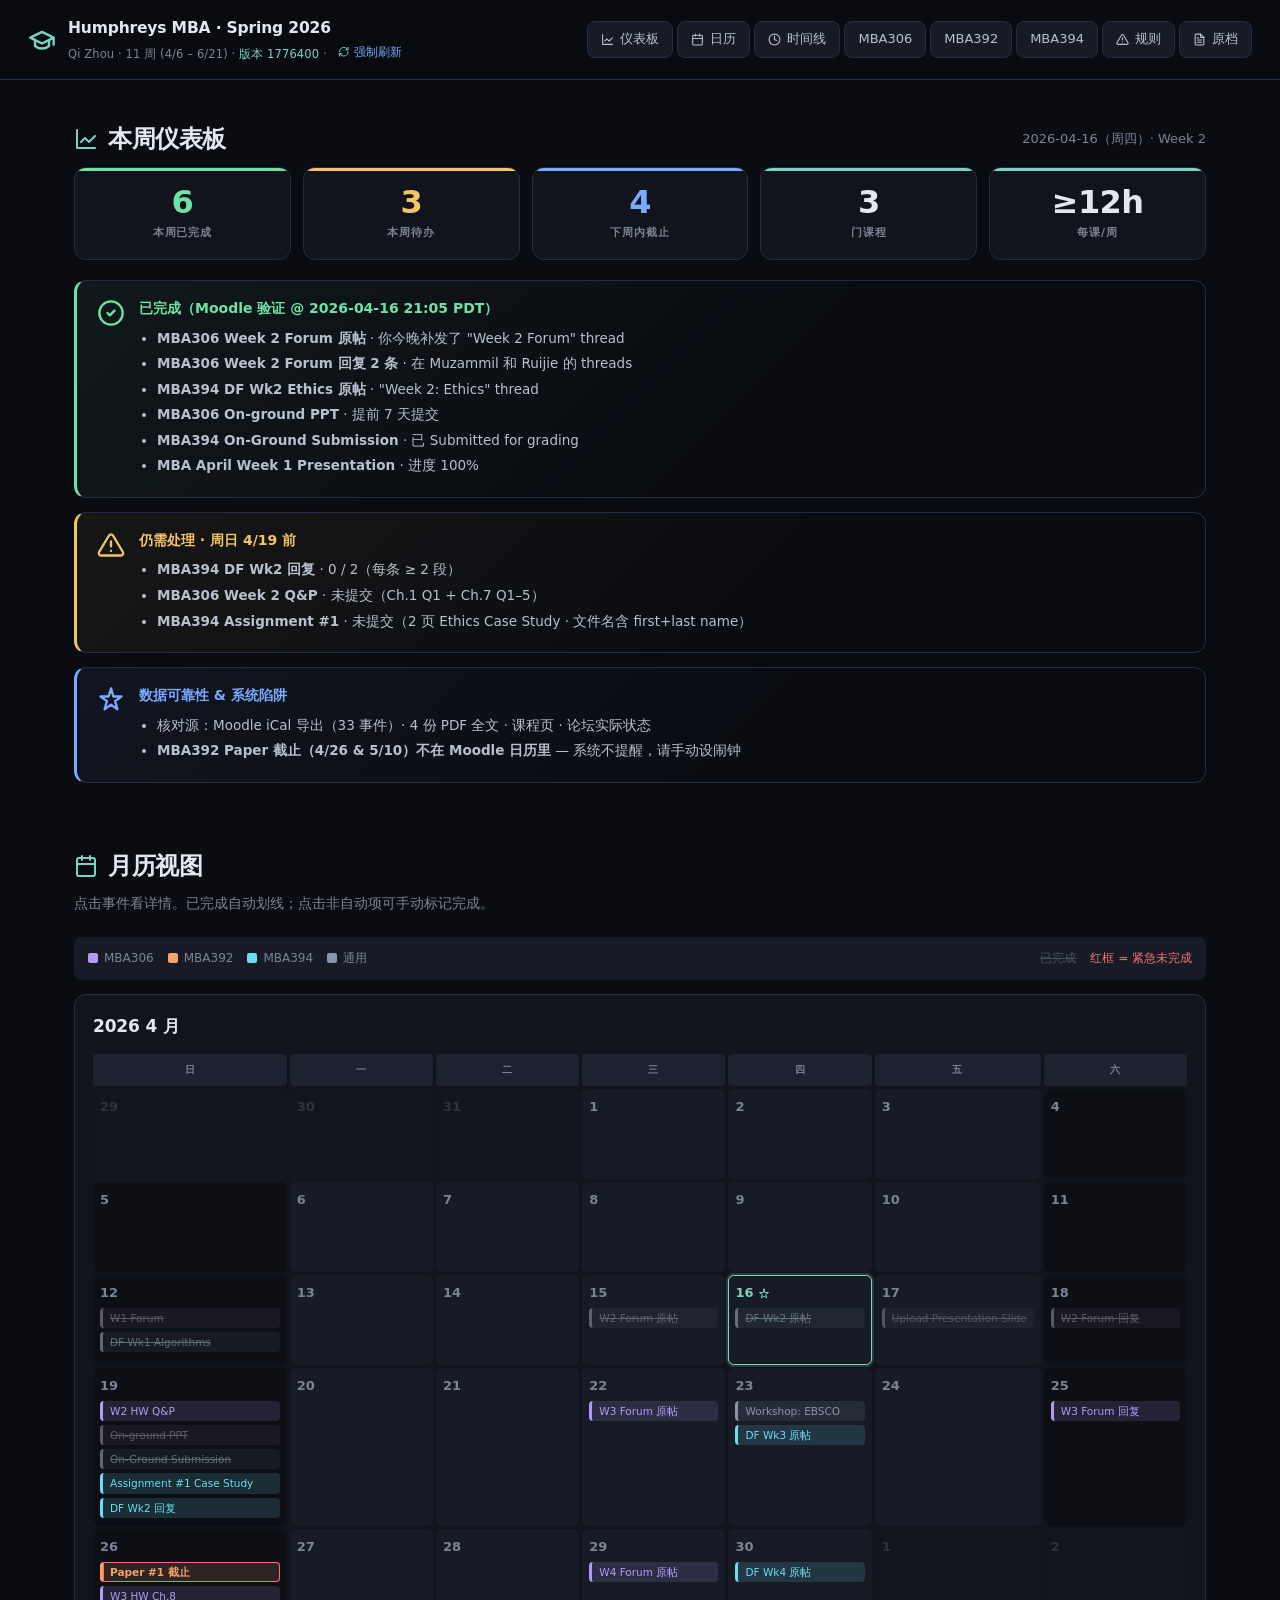
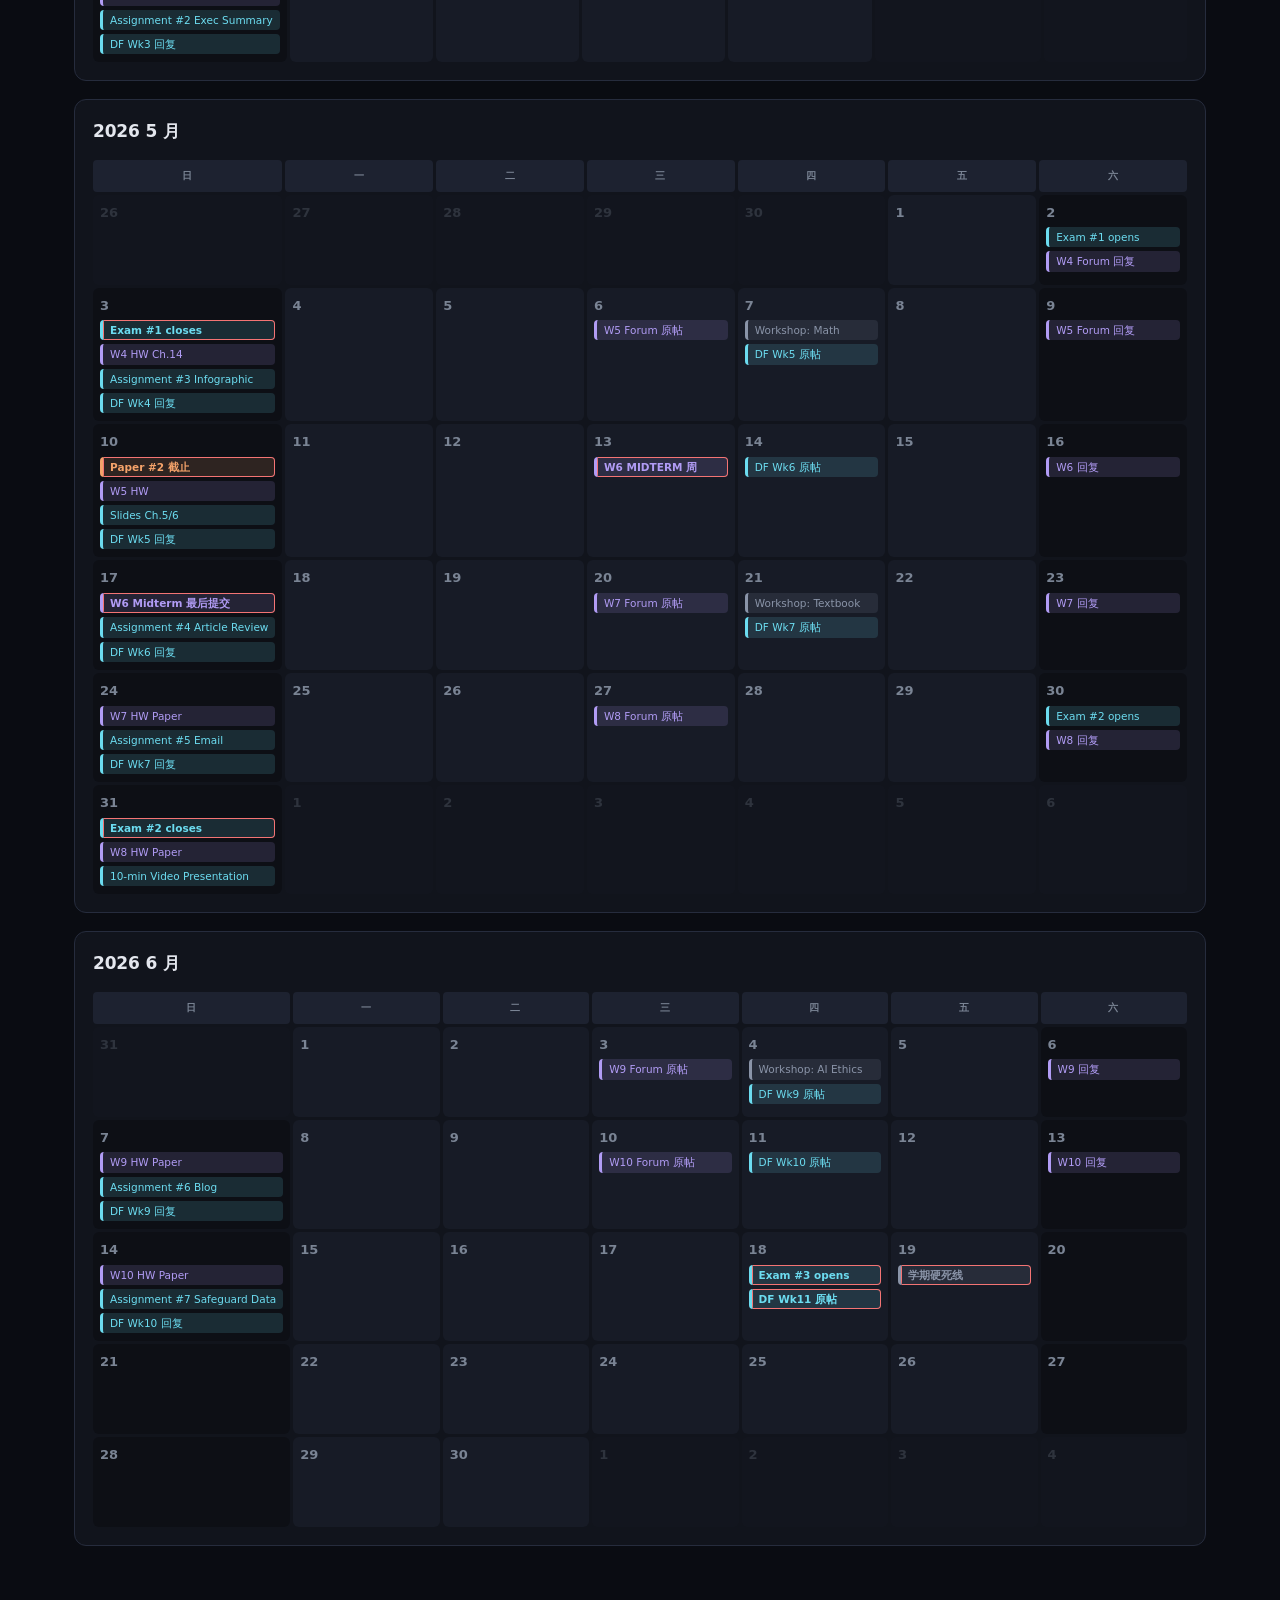
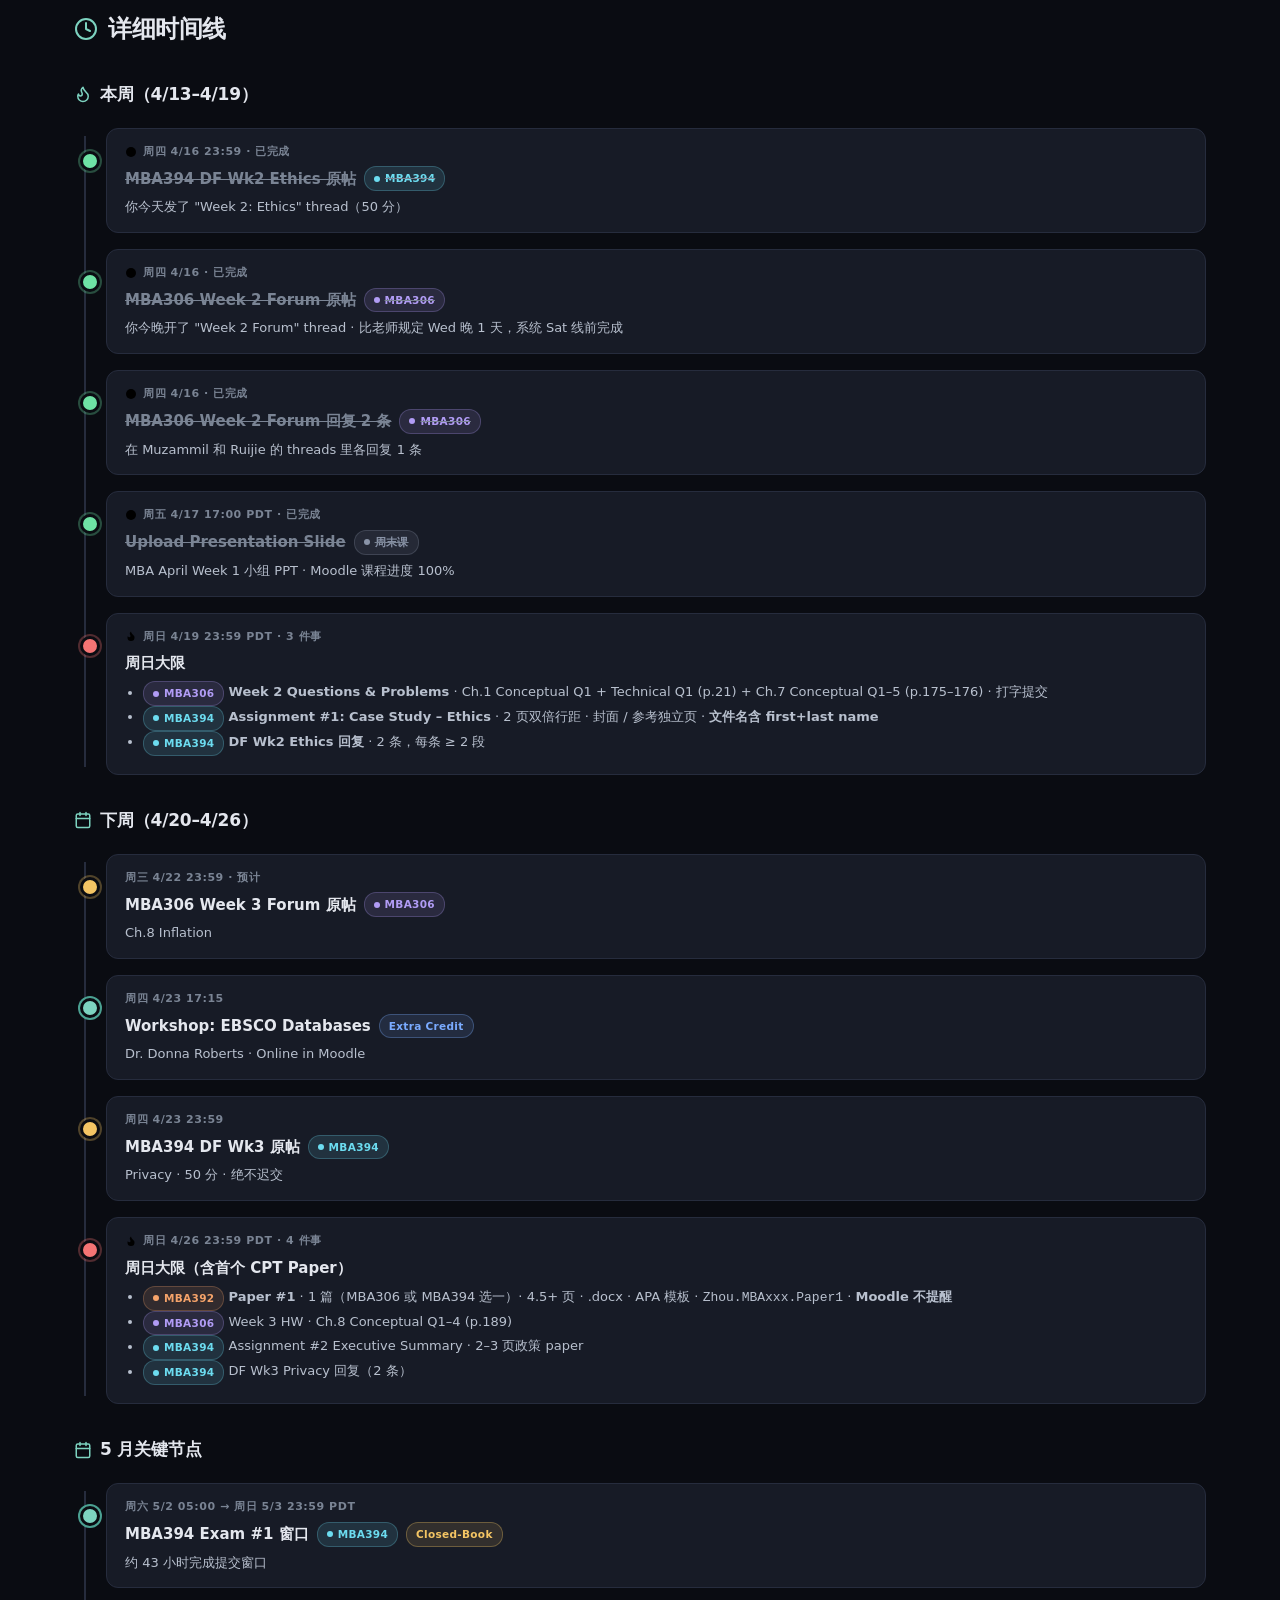
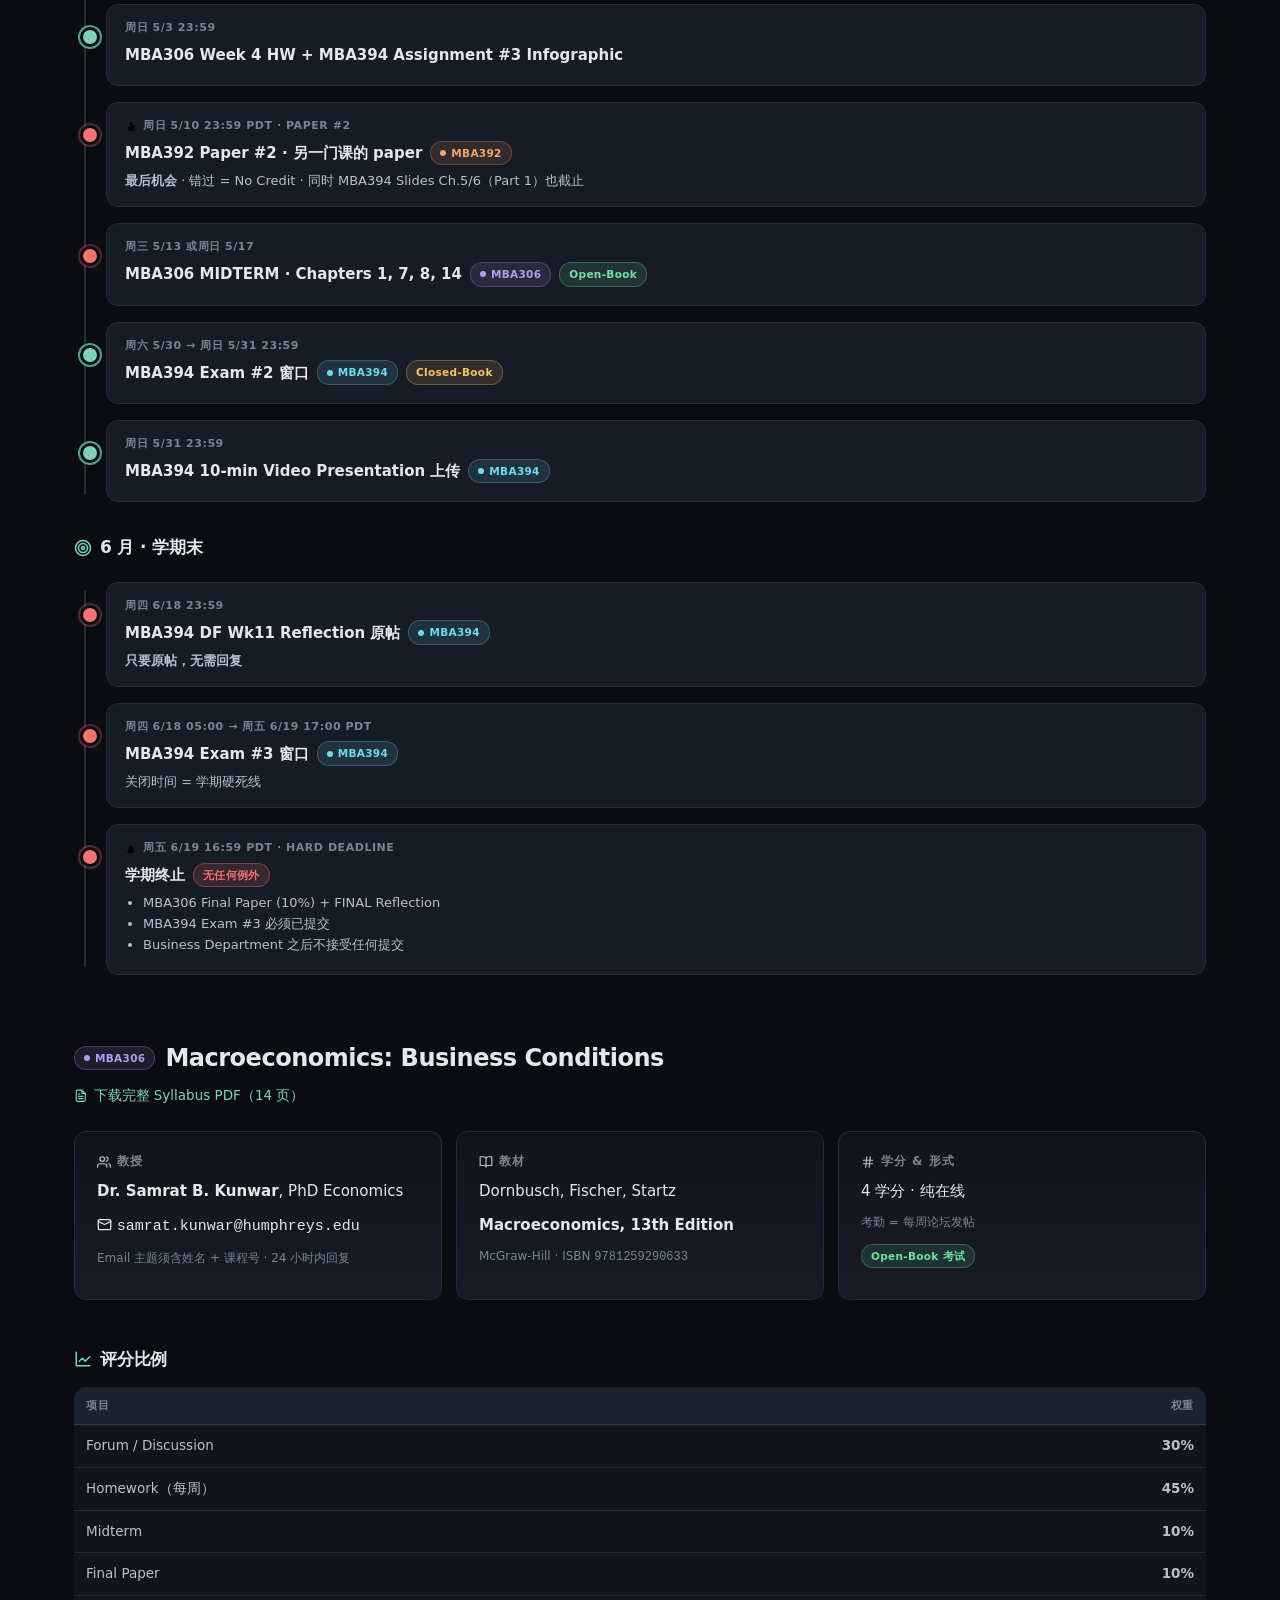
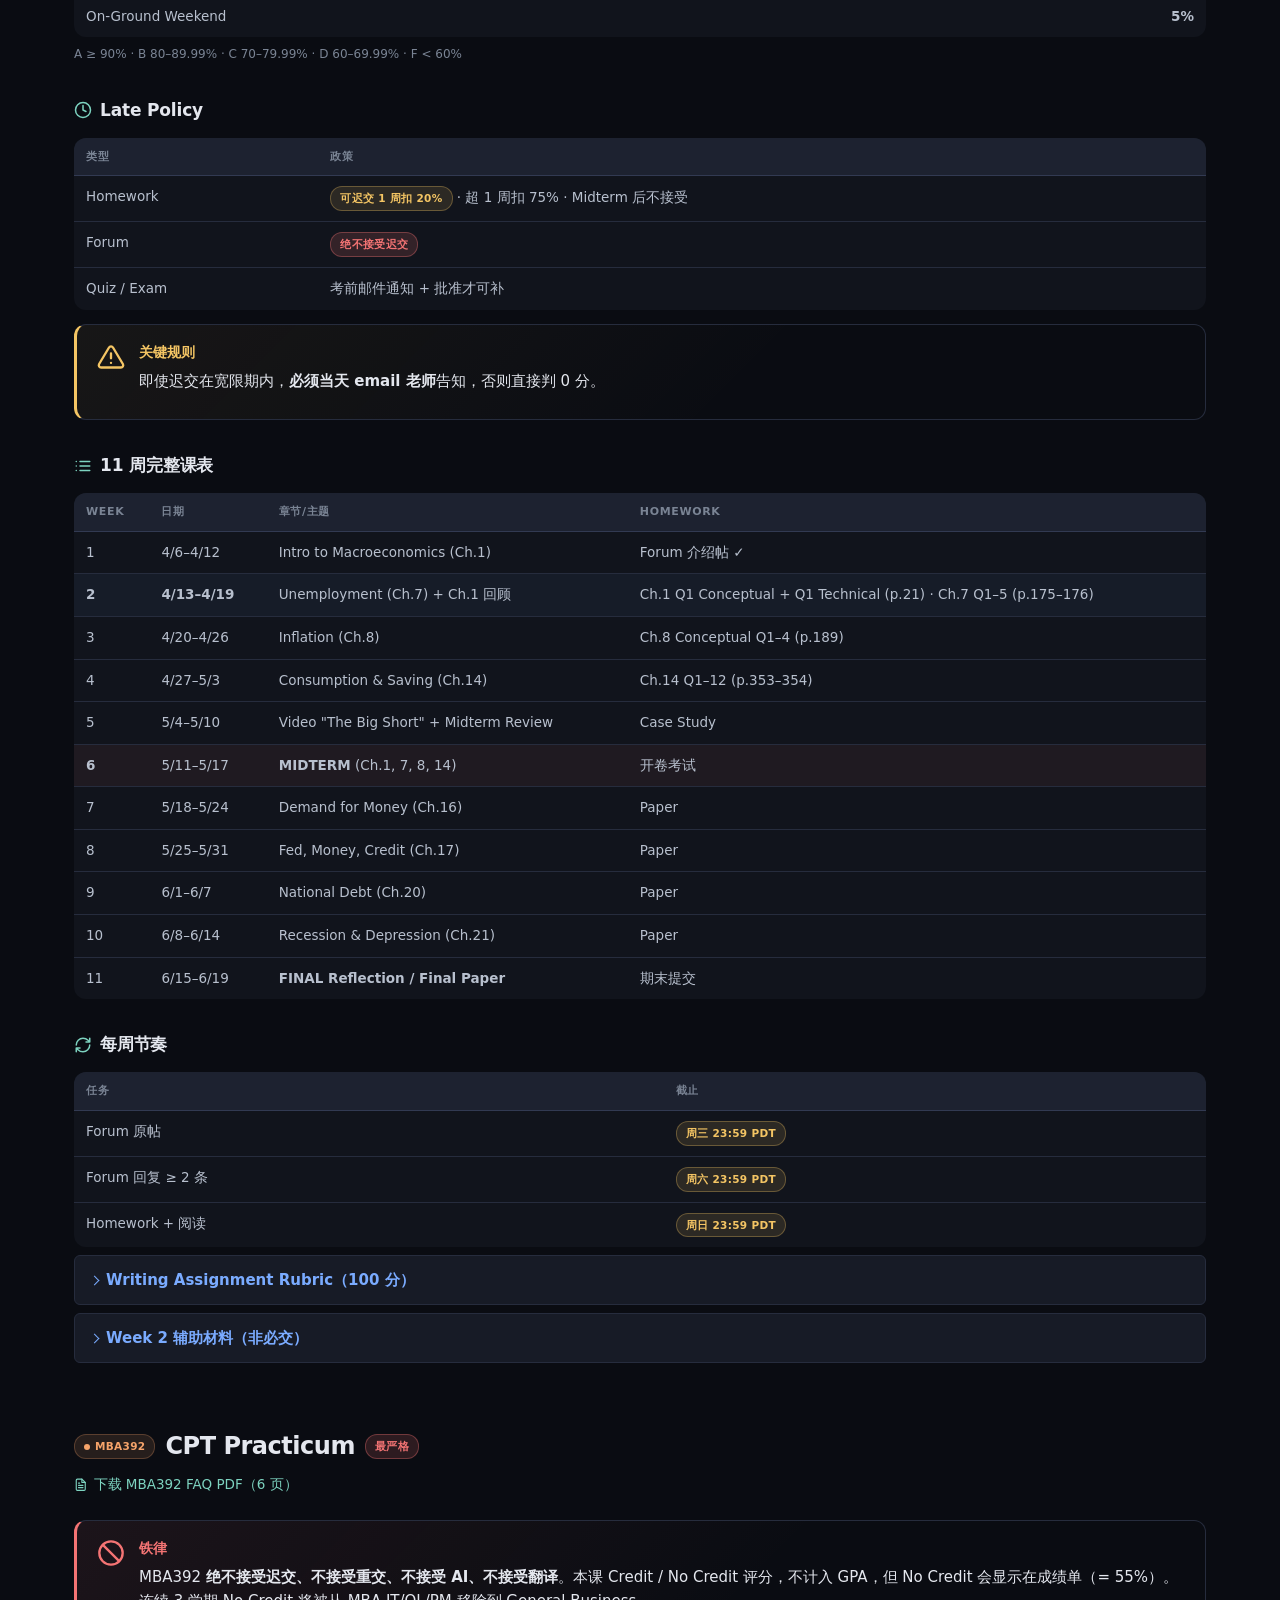
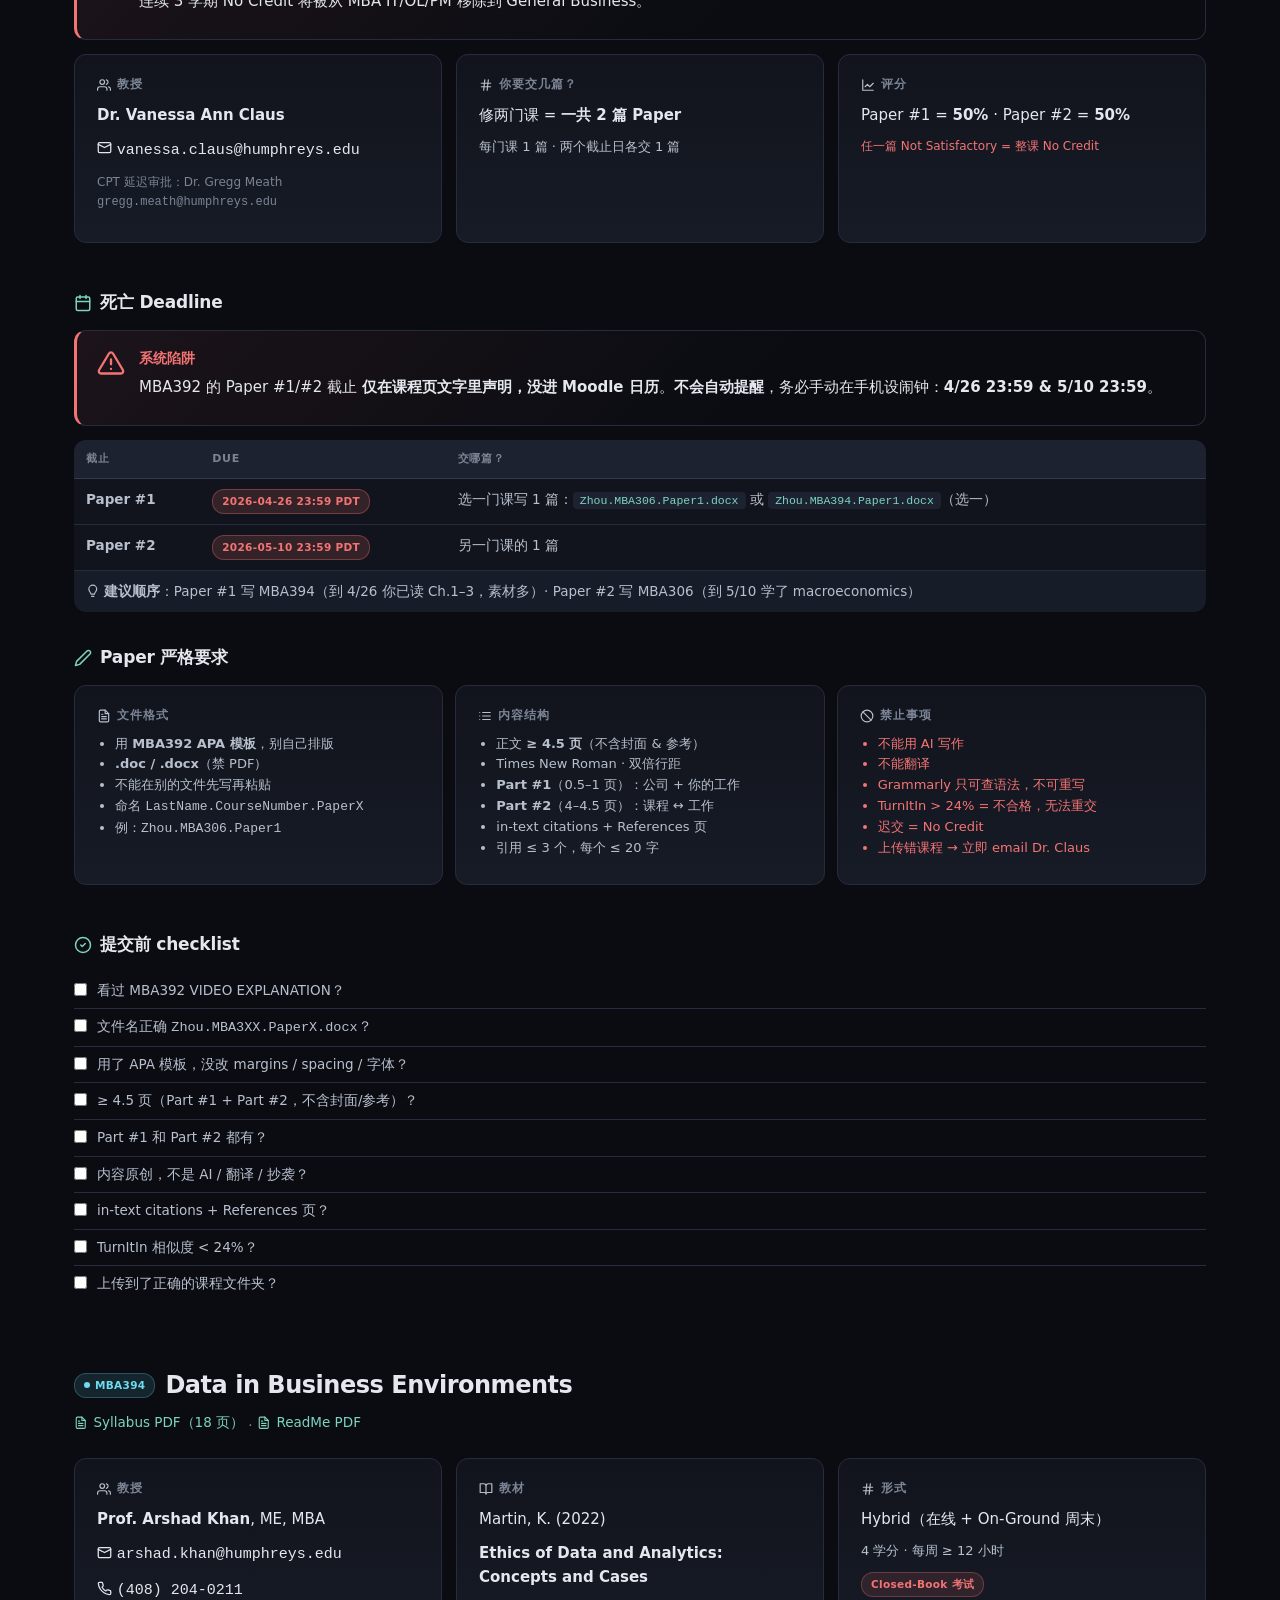
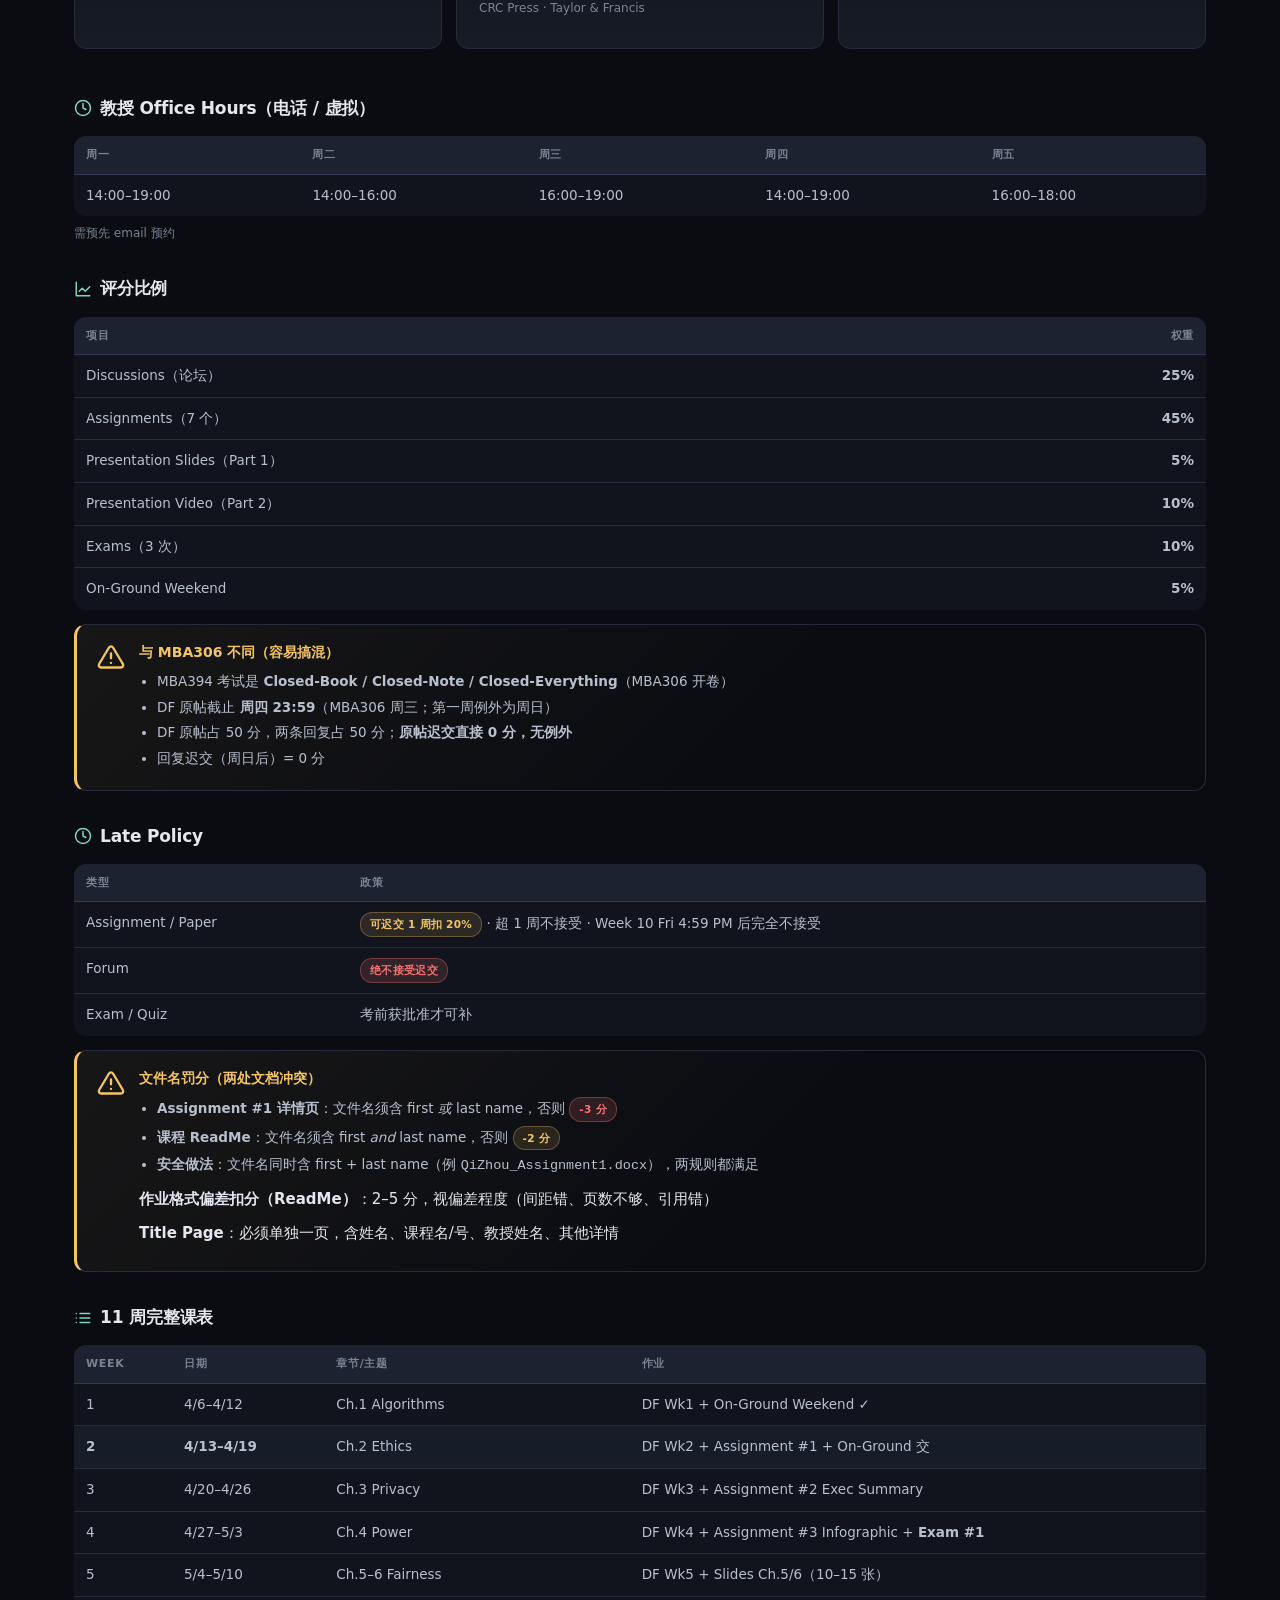
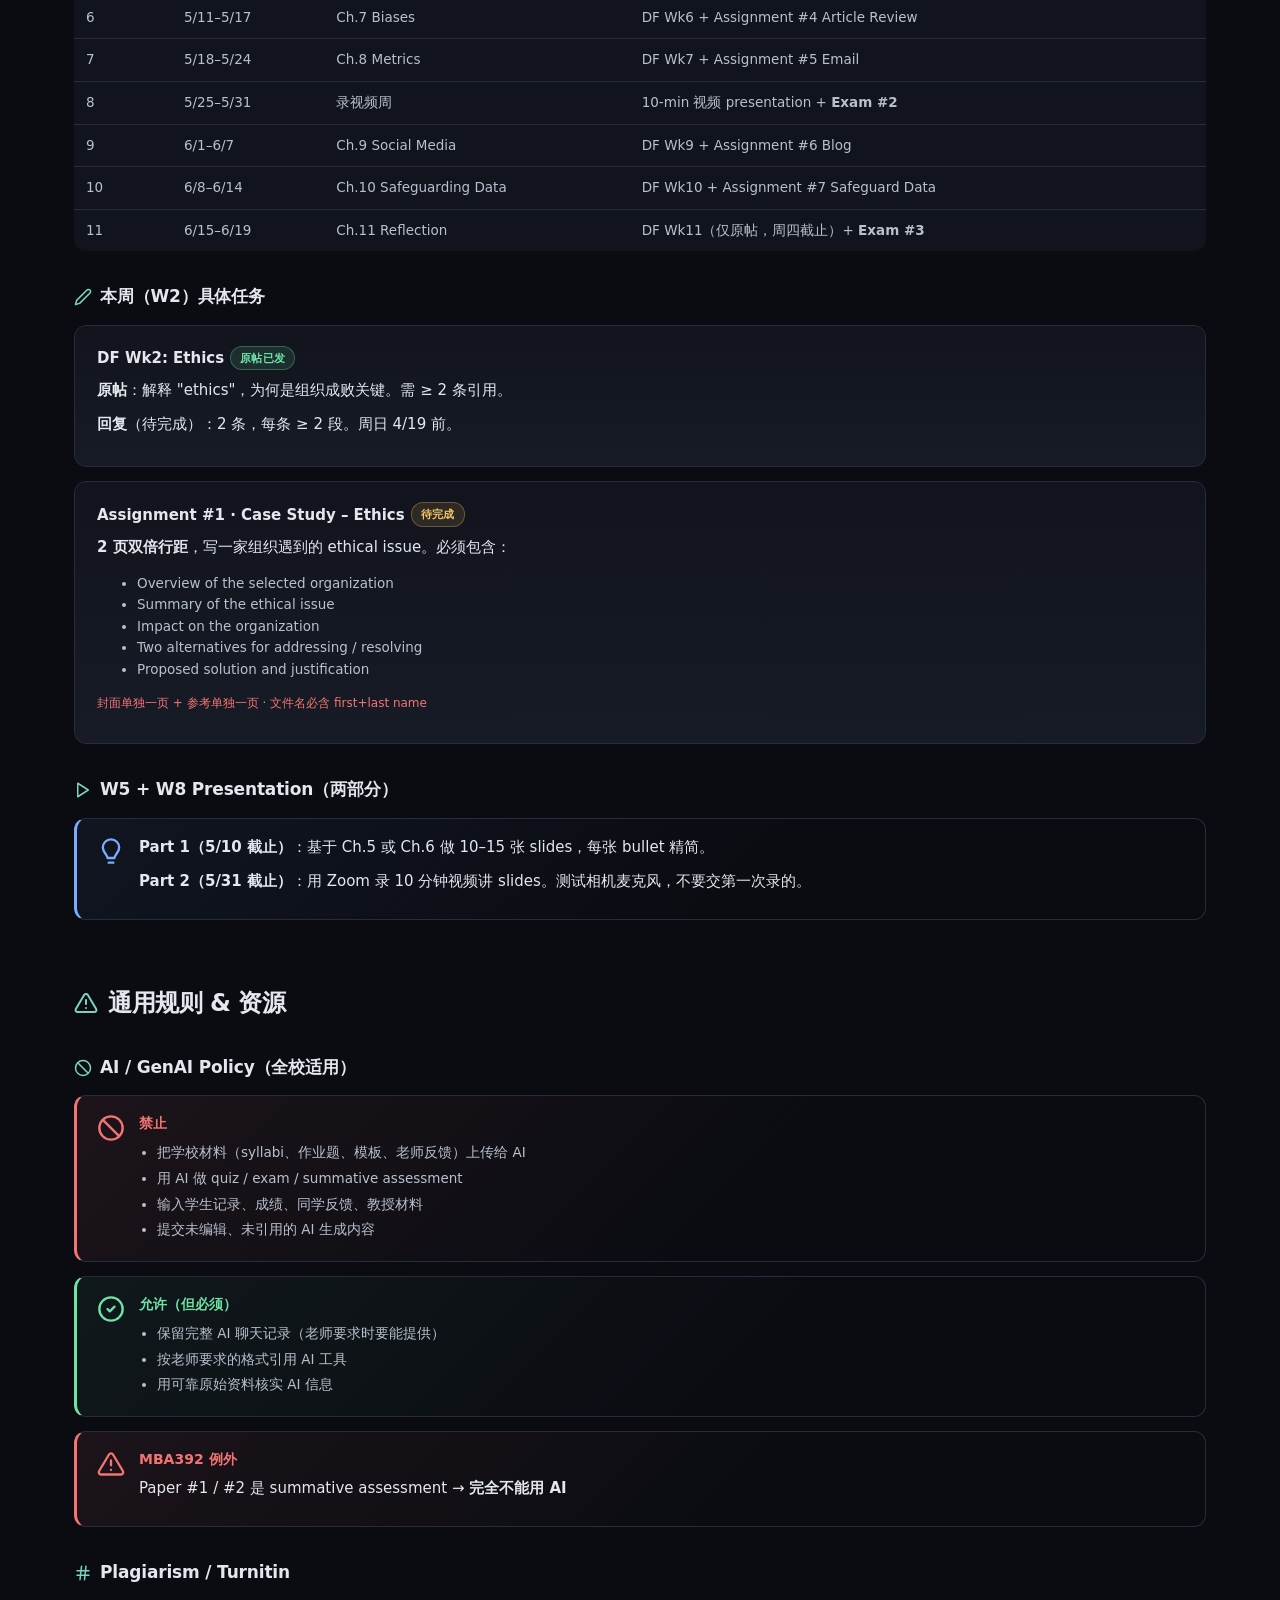
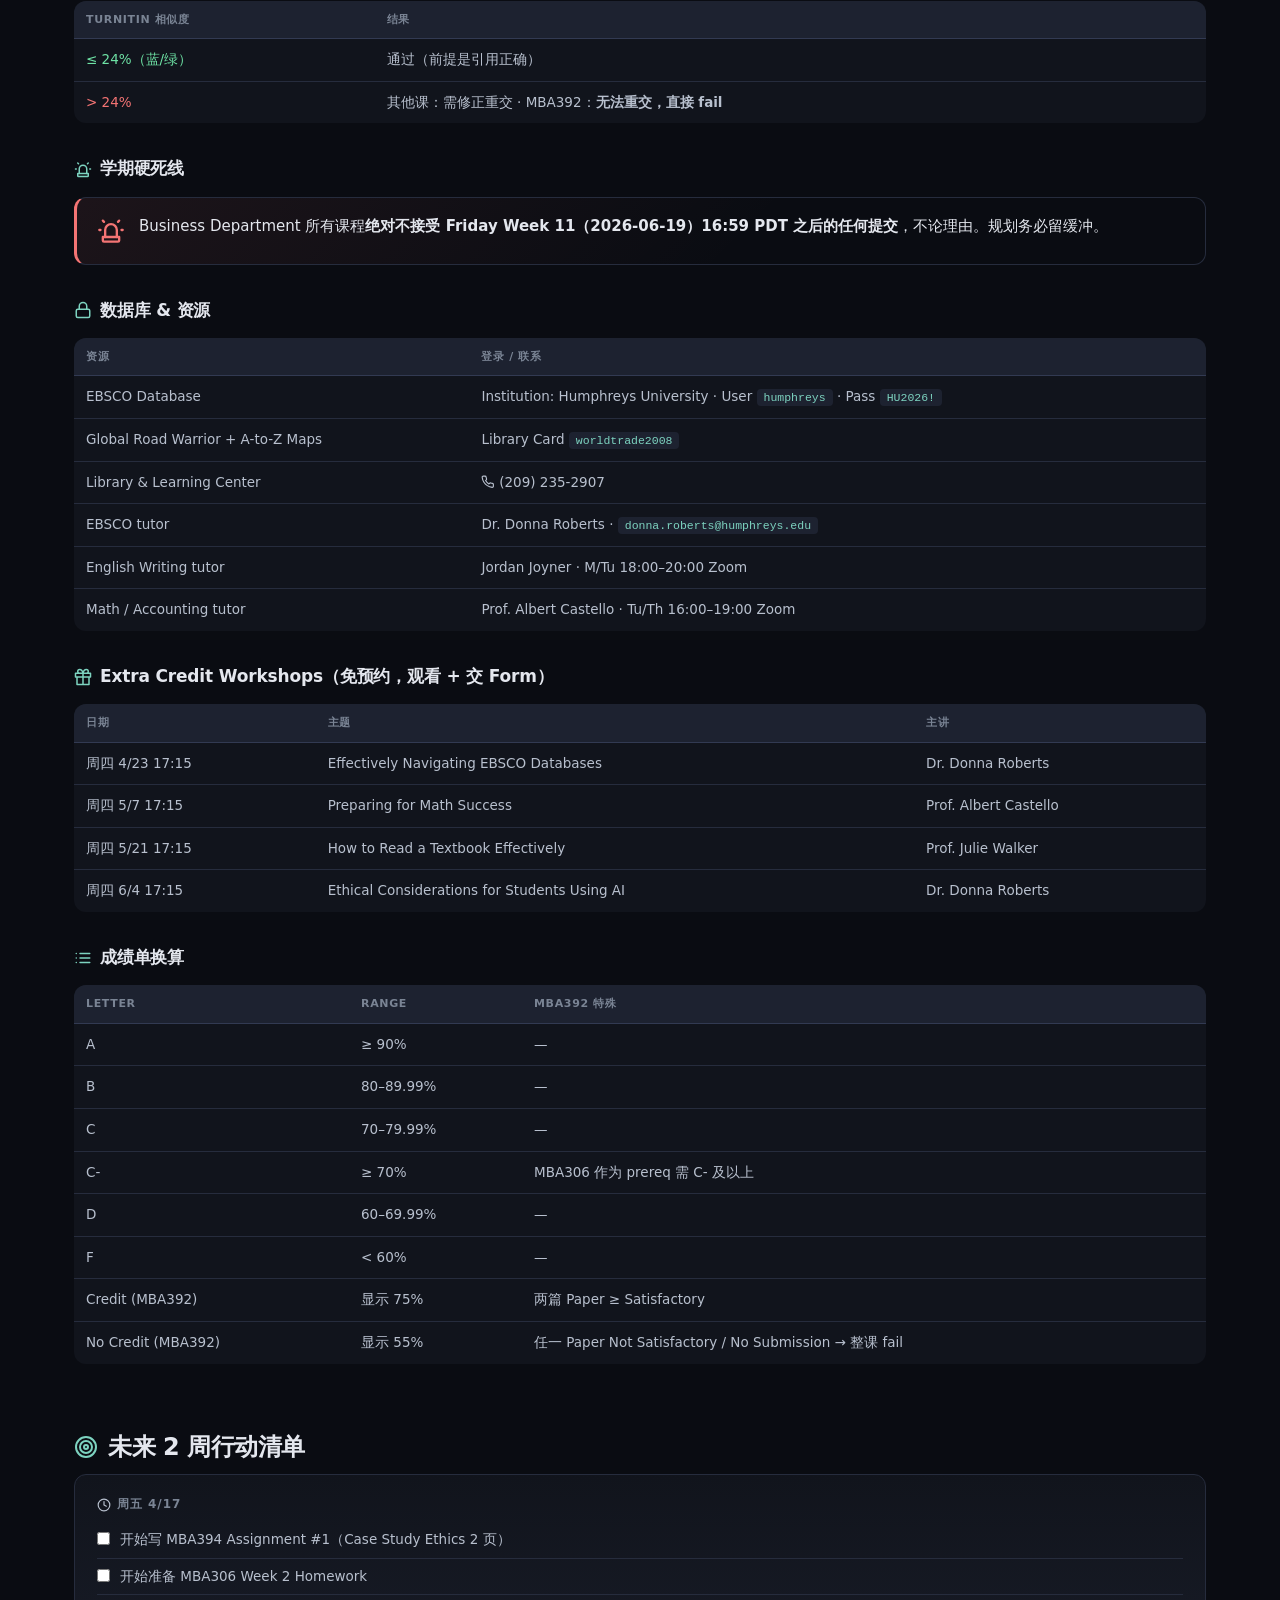
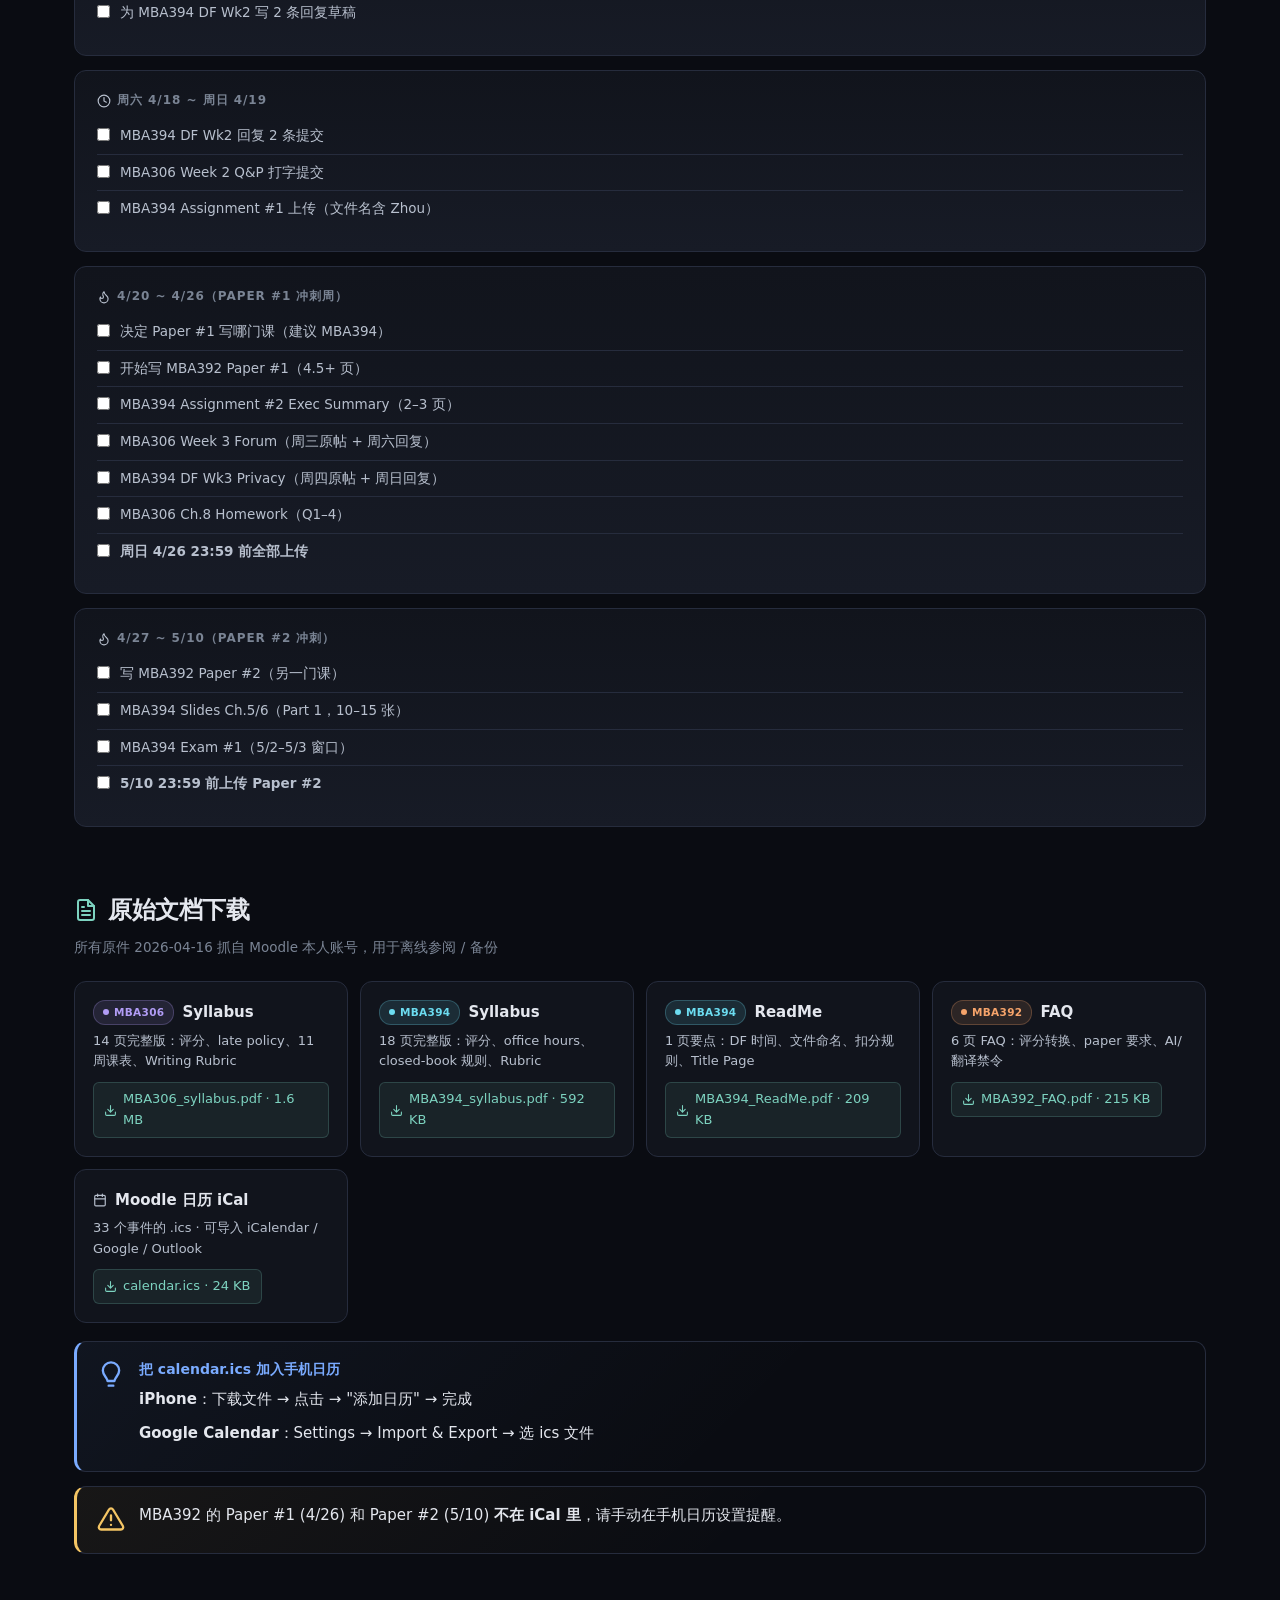
==== commit fdf6e5eb: "Fix timeline/calendar inconsistency: Upload Slide done + remove duplicate" ====
--- a/index.html
+++ b/index.html
@@ -370,15 +370,10 @@
       <div class="title">MBA306 Week 2 Forum 回复 2 条 <span class="pill m306"><span class="dot"></span>MBA306</span></div>
       <div class="desc">在 Muzammil 和 Ruijie 的 threads 里各回复 1 条</div>
     </div>
-    <div class="event urgent">
-      <div class="date"><svg><use href="#i-clock"/></svg>周五 4/17 17:00 PDT</div>
+    <div class="event done">
+      <div class="date"><svg><use href="#i-check"/></svg>周五 4/17 17:00 PDT · 已完成</div>
       <div class="title">Upload Presentation Slide <span class="pill gen"><span class="dot"></span>周末课</span></div>
-      <div class="desc">MBA April Week 1 小组 PPT · <strong>已标记 100% 完成</strong>，请确认</div>
-    </div>
-    <div class="event soon">
-      <div class="date"><svg><use href="#i-edit"/></svg>周六 4/18 23:59 PDT</div>
-      <div class="title">MBA306 Week 2 Forum 回复检查 <span class="pill m306"><span class="dot"></span>MBA306</span></div>
-      <div class="desc">系统 Forum 最终死线（你已发 2 条 ✓）</div>
+      <div class="desc">MBA April Week 1 小组 PPT · Moodle 课程进度 100%</div>
     </div>
     <div class="event urgent">
       <div class="date"><svg><use href="#i-flame"/></svg>周日 4/19 23:59 PDT · 3 件事</div>
@@ -993,7 +988,7 @@
 </div>
 
 <script>
-  const BUILD_ID = '1776399993-27050f64';
+  const BUILD_ID = '1776400183-f193f2';
   document.getElementById('buildTime').textContent = '版本 ' + BUILD_ID.substring(0,7);
 
   function forceReload(){
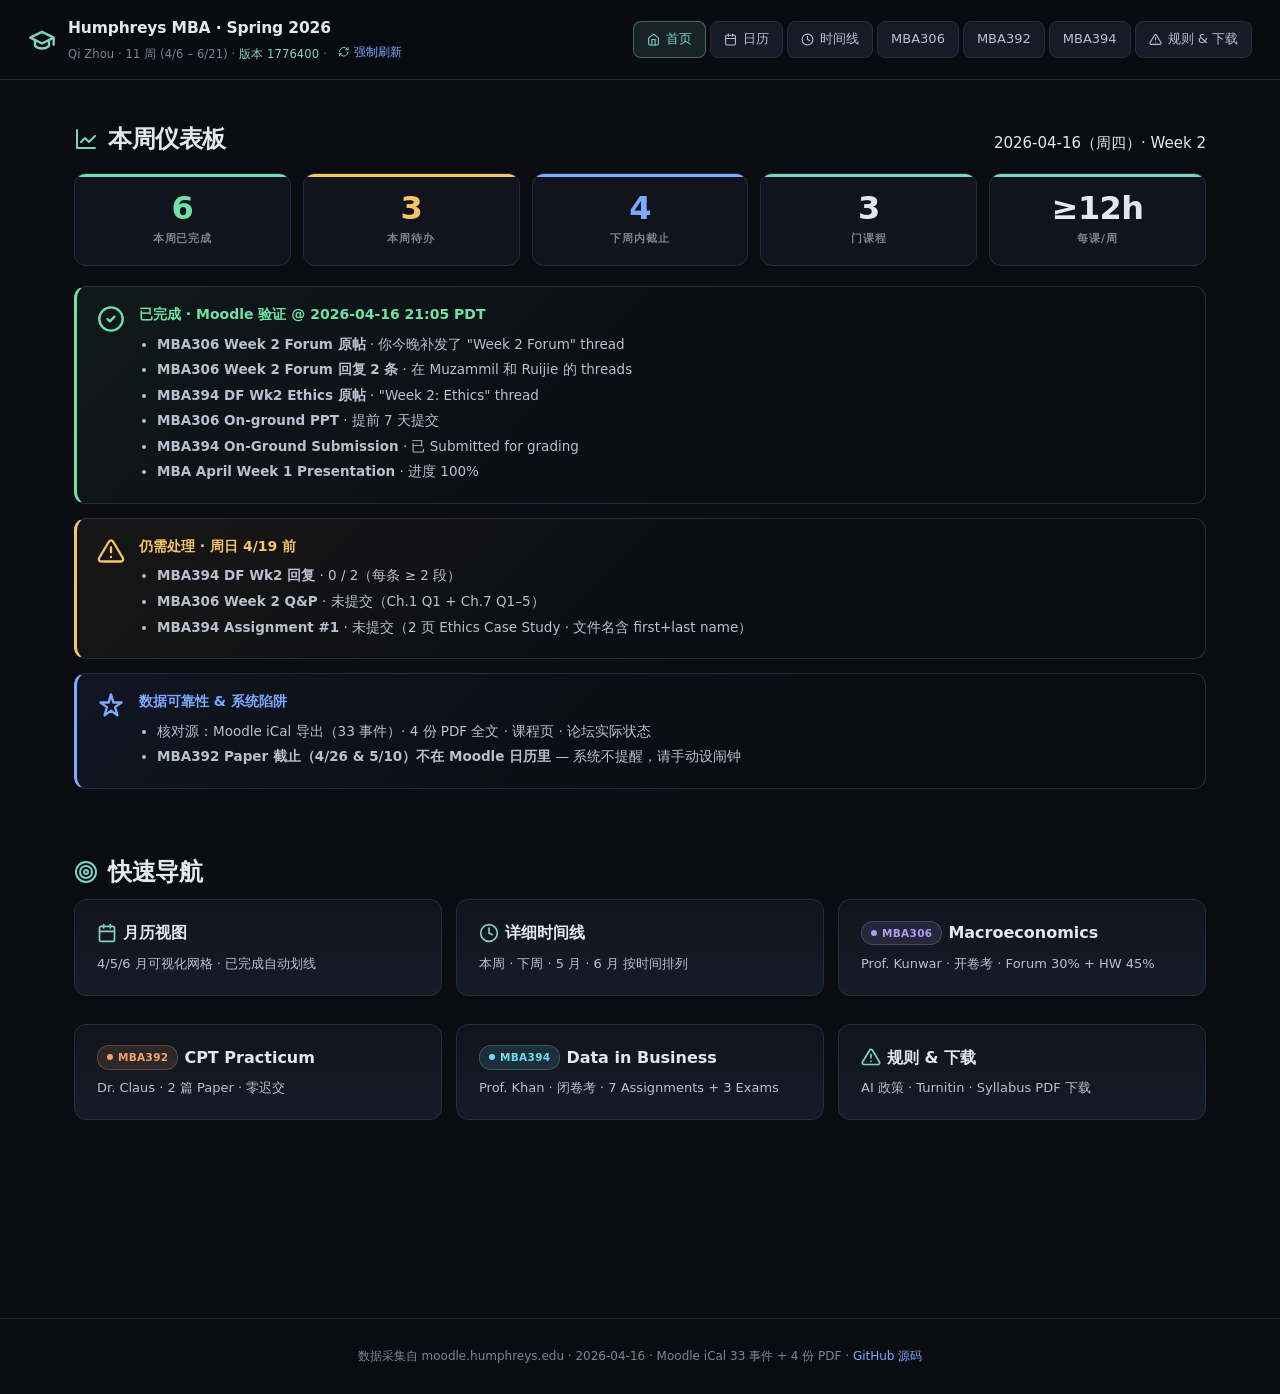
==== commit 58aa2acc: "Split into 7 pages: index/calendar/timeline/mba306/mba392/mba394/rules + shared CSS/JS" ====
--- a/index.html
+++ b/index.html
@@ -6,288 +6,18 @@
 <meta http-equiv="Cache-Control" content="no-cache, no-store, must-revalidate">
 <meta http-equiv="Pragma" content="no-cache">
 <meta http-equiv="Expires" content="0">
-<title>Humphreys MBA · Spring 2026 · Qi Zhou</title>
-<style>
-  :root{
-    --bg:#0a0c12;
-    --panel:#11141c;
-    --panel2:#171b26;
-    --panel3:#1d2230;
-    --line:#262c3d;
-    --line2:#323a52;
-    --text:#e4e7ee;
-    --text2:#b8c0ce;
-    --muted:#7a8494;
-    --accent:#7dd3c0;
-    --accent-dim:#4ba192;
-    --blue:#7aabff;
-    --warn:#f4c564;
-    --danger:#f47474;
-    --ok:#6ee3a5;
-    --purple:#b19cf5;
-    --orange:#f5a36a;
-    --cyan:#6cdcf0;
-    --m306:#b19cf5;
-    --m392:#f5a36a;
-    --m394:#6cdcf0;
-    --gen:#8a94a8;
-    --radius:12px;
-    --radius-sm:6px;
-  }
-
-  *{box-sizing:border-box}
-  html{scroll-behavior:smooth}
-  body{
-    margin:0;
-    font-family:-apple-system,BlinkMacSystemFont,"Inter","SF Pro Display","SF Pro Text","PingFang SC","Microsoft YaHei",system-ui,sans-serif;
-    background:var(--bg);
-    color:var(--text);
-    line-height:1.6;
-    font-size:15px;
-    -webkit-font-smoothing:antialiased;
-    font-feature-settings:"ss01","cv11";
-  }
-
-  .icon{width:1em;height:1em;display:inline-block;vertical-align:-0.125em;fill:none;stroke:currentColor;stroke-width:2;stroke-linecap:round;stroke-linejoin:round;flex-shrink:0}
-  .icon.lg{width:20px;height:20px}
-  .icon.xl{width:28px;height:28px}
-
-  #updateBanner{display:none;position:fixed;top:0;left:0;right:0;z-index:2000;background:linear-gradient(90deg,var(--ok),#4ba192);color:#0a0c12;text-align:center;padding:12px 20px;font-weight:600;cursor:pointer;box-shadow:0 4px 20px rgba(110,227,165,.4)}
-
-  header{position:sticky;top:0;z-index:100;background:rgba(10,12,18,.88);backdrop-filter:saturate(140%) blur(16px);-webkit-backdrop-filter:saturate(140%) blur(16px);border-bottom:1px solid var(--line);padding:16px 28px;display:flex;justify-content:space-between;align-items:center;flex-wrap:wrap;gap:12px}
-  header .brand{display:flex;align-items:center;gap:12px}
-  header .brand svg{color:var(--accent)}
-  header h1{font-size:15.5px;margin:0;font-weight:650;letter-spacing:-0.01em}
-  header .meta{font-size:11.5px;color:var(--muted);margin-top:2px;letter-spacing:.01em}
-  header .meta a{color:var(--blue);text-decoration:none;margin-left:8px;display:inline-flex;align-items:center;gap:4px}
-  header .meta a:hover{text-decoration:underline}
-  header #buildTime{color:var(--accent);font-variant-numeric:tabular-nums}
-
-  nav{display:flex;gap:4px;flex-wrap:wrap}
-  nav a{padding:7px 13px;border-radius:8px;background:var(--panel2);color:var(--text2);text-decoration:none;font-size:13px;font-weight:500;border:1px solid var(--line);transition:all .15s;display:inline-flex;align-items:center;gap:6px}
-  nav a:hover{background:var(--panel3);color:var(--text);border-color:var(--line2);transform:translateY(-1px)}
-
-  main{max-width:1180px;margin:0 auto;padding:40px 24px 80px}
-  section{margin-bottom:64px;scroll-margin-top:80px}
-
-  h2{font-size:24px;margin:0 0 8px;font-weight:700;letter-spacing:-0.02em;display:flex;align-items:center;gap:10px;flex-wrap:wrap}
-  h2 > .icon{color:var(--accent);width:24px;height:24px}
-  h2 .section-sub{font-size:13px;color:var(--muted);font-weight:400;margin-left:auto;letter-spacing:0}
-  h3{font-size:17px;color:var(--text);margin:32px 0 14px;font-weight:650;letter-spacing:-0.01em;display:flex;align-items:center;gap:8px}
-  h3 > .icon{color:var(--accent);width:18px;height:18px}
-  h4{font-size:12px;color:var(--muted);margin:20px 0 8px;text-transform:uppercase;letter-spacing:.08em;font-weight:600;display:flex;align-items:center;gap:6px}
-  h4 > .icon{color:var(--text2);width:14px;height:14px}
-  p{margin:0 0 10px}
-  .subtitle{color:var(--muted);font-size:13.5px;margin-bottom:22px}
-  .subtitle a{color:var(--accent);text-decoration:none;display:inline-flex;align-items:center;gap:6px}
-  .subtitle a:hover{text-decoration:underline}
-
-  .card{background:linear-gradient(180deg,var(--panel) 0%,var(--panel2) 100%);border:1px solid var(--line);border-radius:var(--radius);padding:20px 22px;margin-bottom:14px;transition:border-color .15s}
-  .card:hover{border-color:var(--line2)}
-  .card h4:first-child{margin-top:0}
-  .grid{display:grid;grid-template-columns:repeat(auto-fit,minmax(280px,1fr));gap:14px}
-  .grid-3{display:grid;grid-template-columns:repeat(auto-fit,minmax(260px,1fr));gap:12px}
-
-  .stat-grid{display:grid;grid-template-columns:repeat(auto-fit,minmax(150px,1fr));gap:12px;margin-bottom:20px}
-  .stat{background:var(--panel);border:1px solid var(--line);border-radius:var(--radius);padding:18px 16px;text-align:center;position:relative;overflow:hidden}
-  .stat::before{content:'';position:absolute;top:0;left:0;right:0;height:3px;background:var(--stat-color,var(--accent))}
-  .stat .num{font-size:32px;font-weight:700;margin:0;line-height:1;color:var(--stat-color,var(--text));font-variant-numeric:tabular-nums;letter-spacing:-0.02em}
-  .stat .label{font-size:11px;color:var(--muted);text-transform:uppercase;letter-spacing:.08em;margin-top:6px;font-weight:600}
-  .stat.ok{--stat-color:var(--ok)}
-  .stat.warn{--stat-color:var(--warn)}
-  .stat.blue{--stat-color:var(--blue)}
-  .stat.danger{--stat-color:var(--danger)}
-
-  table{width:100%;border-collapse:collapse;font-size:13.5px;margin:8px 0;background:var(--panel);border-radius:var(--radius);overflow:hidden}
-  th{text-align:left;padding:10px 12px;background:var(--panel3);color:var(--muted);font-weight:600;text-transform:uppercase;font-size:11px;letter-spacing:.06em;border-bottom:1px solid var(--line2)}
-  td{padding:10px 12px;border-bottom:1px solid var(--line);vertical-align:top;color:var(--text2)}
-  tr:last-child td{border-bottom:none}
-  tr:hover td{background:rgba(122,171,255,.04)}
-  td code{background:var(--panel3);padding:2px 7px;border-radius:4px;font-size:11.5px;color:var(--accent)}
-
-  .pill{display:inline-flex;align-items:center;gap:5px;padding:3px 9px;border-radius:12px;font-size:10.5px;font-weight:600;letter-spacing:.03em;border:1px solid transparent;white-space:nowrap}
-  .pill .dot{width:6px;height:6px;border-radius:50%;background:currentColor}
-  .pill.m306{background:rgba(177,156,245,.12);color:var(--m306);border-color:rgba(177,156,245,.25)}
-  .pill.m392{background:rgba(245,163,106,.12);color:var(--m392);border-color:rgba(245,163,106,.25)}
-  .pill.m394{background:rgba(108,220,240,.12);color:var(--m394);border-color:rgba(108,220,240,.25)}
-  .pill.gen{background:rgba(138,148,168,.12);color:var(--gen);border-color:rgba(138,148,168,.25)}
-  .pill.urgent{background:rgba(244,116,116,.15);color:var(--danger);border-color:rgba(244,116,116,.35);font-weight:700}
-  .pill.warn{background:rgba(244,197,100,.12);color:var(--warn);border-color:rgba(244,197,100,.3)}
-  .pill.ok{background:rgba(110,227,165,.12);color:var(--ok);border-color:rgba(110,227,165,.3)}
-  .pill.info{background:rgba(122,171,255,.12);color:var(--blue);border-color:rgba(122,171,255,.3)}
-  .pill.danger{background:rgba(244,116,116,.12);color:var(--danger);border-color:rgba(244,116,116,.3)}
-
-  .alert{display:flex;gap:14px;background:var(--panel);border:1px solid var(--line);border-left:3px solid var(--accent);border-radius:var(--radius);padding:16px 20px;margin:14px 0}
-  .alert > .icon{flex-shrink:0;margin-top:2px}
-  .alert .body{flex:1;min-width:0}
-  .alert h4{margin:0 0 6px;color:var(--text);font-size:14px;font-weight:650;text-transform:none;letter-spacing:0}
-  .alert ul{margin:8px 0 0;padding-left:18px}
-  .alert ul li{margin:4px 0;color:var(--text2);font-size:13.5px}
-  .alert.danger{border-left-color:var(--danger);background:linear-gradient(135deg,rgba(244,116,116,.08),transparent 60%)}
-  .alert.danger > .icon{color:var(--danger)}
-  .alert.danger h4{color:var(--danger)}
-  .alert.warn{border-left-color:var(--warn);background:linear-gradient(135deg,rgba(244,197,100,.06),transparent 60%)}
-  .alert.warn > .icon{color:var(--warn)}
-  .alert.warn h4{color:var(--warn)}
-  .alert.ok{border-left-color:var(--ok);background:linear-gradient(135deg,rgba(110,227,165,.06),transparent 60%)}
-  .alert.ok > .icon{color:var(--ok)}
-  .alert.ok h4{color:var(--ok)}
-  .alert.info{border-left-color:var(--blue);background:linear-gradient(135deg,rgba(122,171,255,.06),transparent 60%)}
-  .alert.info > .icon{color:var(--blue)}
-  .alert.info h4{color:var(--blue)}
-
-  .timeline{position:relative;padding-left:32px;margin:20px 0}
-  .timeline::before{content:'';position:absolute;left:10px;top:8px;bottom:8px;width:2px;background:var(--line)}
-  .event{position:relative;margin-bottom:16px;padding:14px 18px;background:var(--panel2);border-radius:var(--radius);border:1px solid var(--line);transition:all .15s}
-  .event:hover{border-color:var(--line2);background:var(--panel3)}
-  .event::before{content:'';position:absolute;left:-27px;top:22px;width:14px;height:14px;border-radius:50%;background:var(--accent);border:3px solid var(--bg);box-shadow:0 0 0 2px var(--accent-dim)}
-  .event.past::before{background:var(--muted);box-shadow:0 0 0 2px var(--line)}
-  .event.done::before{background:var(--ok);box-shadow:0 0 0 2px rgba(110,227,165,.3)}
-  .event.urgent::before{background:var(--danger);box-shadow:0 0 0 2px rgba(244,116,116,.3)}
-  .event.soon::before{background:var(--warn);box-shadow:0 0 0 2px rgba(244,197,100,.3)}
-  .event .date{font-size:11px;color:var(--muted);font-weight:600;letter-spacing:.05em;text-transform:uppercase;display:flex;align-items:center;gap:6px}
-  .event .date svg{width:12px;height:12px}
-  .event .title{font-size:15px;font-weight:650;margin:6px 0 4px;color:var(--text);display:flex;align-items:center;gap:8px;flex-wrap:wrap}
-  .event.done .title{text-decoration:line-through;color:var(--muted)}
-  .event .desc{font-size:13px;color:var(--text2);margin-top:6px}
-  .event .desc ul{padding-left:18px;margin:4px 0}
-
-  .cal-month{background:var(--panel);border:1px solid var(--line);border-radius:var(--radius);padding:18px;margin-bottom:18px}
-  .cal-month .cal-title{display:flex;align-items:center;justify-content:space-between;margin-bottom:14px}
-  .cal-month h4{margin:0;color:var(--text);font-size:17px;font-weight:700;text-transform:none;letter-spacing:-0.01em}
-  .cal-grid{display:grid;grid-template-columns:repeat(7,1fr);gap:3px;font-size:12px}
-  .cal-head{text-align:center;padding:8px 4px;font-weight:600;color:var(--muted);font-size:10px;text-transform:uppercase;letter-spacing:.08em;background:var(--panel3);border-radius:4px}
-  .cal-day{background:var(--panel2);border-radius:6px;padding:7px 6px;min-height:90px;border:1px solid transparent;position:relative;transition:background .15s}
-  .cal-day:hover{background:var(--panel3)}
-  .cal-day.outside{opacity:.28}
-  .cal-day.today{border-color:var(--accent);box-shadow:0 0 0 2px rgba(125,211,192,.2)}
-  .cal-day.weekend{background:rgba(10,12,18,.6)}
-  .cal-day .dnum{font-weight:700;color:var(--muted);font-size:13px;display:flex;align-items:center;gap:4px}
-  .cal-day.today .dnum{color:var(--accent)}
-  .cal-day .dnum svg{color:var(--accent);width:12px;height:12px}
-  .cal-evt{display:block;margin-top:4px;padding:3px 7px;border-radius:4px;font-size:10.5px;line-height:1.35;cursor:pointer;overflow:hidden;text-overflow:ellipsis;white-space:nowrap;transition:all .12s;border-left:3px solid transparent}
-  .cal-evt:hover{transform:translateX(2px);white-space:normal;z-index:5;position:relative}
-  .cal-evt.m306{background:rgba(177,156,245,.14);color:var(--m306);border-left-color:var(--m306)}
-  .cal-evt.m392{background:rgba(245,163,106,.14);color:var(--m392);border-left-color:var(--m392)}
-  .cal-evt.m394{background:rgba(108,220,240,.14);color:var(--m394);border-left-color:var(--m394)}
-  .cal-evt.gen{background:rgba(138,148,168,.14);color:var(--gen);border-left-color:var(--gen)}
-  .cal-evt.urgent{box-shadow:0 0 0 1px var(--danger) inset;font-weight:700}
-  .cal-evt.done{text-decoration:line-through;opacity:.5;filter:saturate(.3)}
-  .cal-legend{display:flex;gap:14px;flex-wrap:wrap;font-size:12px;color:var(--muted);margin-bottom:14px;padding:12px 14px;background:var(--panel2);border-radius:8px}
-  .cal-legend span{display:inline-flex;align-items:center;gap:6px}
-  .cal-legend .swatch{width:10px;height:10px;border-radius:2px;display:inline-block}
-
-  .cal-modal{display:none;position:fixed;inset:0;background:rgba(0,0,0,.75);backdrop-filter:blur(4px);z-index:500;align-items:center;justify-content:center;padding:20px}
-  .cal-modal.show{display:flex}
-  .cal-modal-inner{background:var(--panel);border:1px solid var(--line2);border-radius:var(--radius);padding:28px;max-width:520px;width:100%;max-height:85vh;overflow:auto}
-  .cal-modal-close{float:right;cursor:pointer;color:var(--muted);background:none;border:0;padding:4px}
-  .cal-modal-close:hover{color:var(--text)}
-
-  a.link{color:var(--blue);text-decoration:none;border-bottom:1px dotted var(--blue);transition:all .1s;display:inline-flex;align-items:center;gap:5px}
-  a.link:hover{border-bottom-style:solid}
-
-  .chk-list{list-style:none;padding:0;margin:4px 0}
-  .chk-list li{display:flex;align-items:flex-start;gap:10px;padding:7px 0;border-bottom:1px solid var(--line)}
-  .chk-list li:last-child{border-bottom:none}
-  .chk-list input{margin:3px 0 0;accent-color:var(--accent);flex-shrink:0}
-  .chk-list label{font-size:13.5px;color:var(--text2);cursor:pointer;flex:1}
-  .chk-list input:checked + label{text-decoration:line-through;color:var(--muted)}
-
-  details{background:var(--panel2);border:1px solid var(--line);border-radius:var(--radius-sm);padding:12px 16px;margin:8px 0}
-  details summary{cursor:pointer;font-weight:600;color:var(--blue);list-style:none;display:flex;align-items:center;gap:8px}
-  details summary::-webkit-details-marker{display:none}
-  details summary::before{content:'';display:inline-block;width:6px;height:6px;border-right:1.5px solid var(--blue);border-bottom:1.5px solid var(--blue);transform:rotate(-45deg);transition:transform .15s}
-  details[open] summary::before{transform:rotate(45deg)}
-  details[open] summary{margin-bottom:10px}
-
-  .rubric-row{display:flex;justify-content:space-between;padding:7px 0;border-bottom:1px dashed var(--line);font-size:13px;color:var(--text2)}
-  .rubric-row:last-child{border-bottom:none}
-
-  footer{text-align:center;color:var(--muted);font-size:12px;padding:28px;border-top:1px solid var(--line);margin-top:40px}
-  footer a{color:var(--blue);text-decoration:none}
-
-  .dl-card{background:var(--panel);border:1px solid var(--line);border-radius:var(--radius);padding:18px;transition:all .15s}
-  .dl-card:hover{border-color:var(--line2);transform:translateY(-2px)}
-  .dl-card h4{margin:0 0 6px;text-transform:none;letter-spacing:0;font-size:15px;font-weight:650;color:var(--text);display:flex;align-items:center;gap:8px}
-  .dl-card p{color:var(--text2);font-size:13px;margin:0 0 10px}
-  .dl-card a{display:inline-flex;align-items:center;gap:6px;color:var(--accent);text-decoration:none;font-size:13px;font-weight:500;padding:6px 10px;background:rgba(125,211,192,.08);border-radius:6px;border:1px solid rgba(125,211,192,.2)}
-  .dl-card a:hover{background:rgba(125,211,192,.14)}
-
-  @media (max-width:900px){
-    main{padding:28px 16px}
-    header{padding:12px 16px}
-    .cal-day{min-height:55px;padding:3px 2px}
-    .cal-evt{font-size:9.5px;padding:2px 4px}
-    h2{font-size:20px}
-  }
-  @media print{body{background:white;color:black}}
-</style>
+<title>首页 · Humphreys MBA Spring 2026</title>
+<link rel="stylesheet" href="styles.css">
 </head>
 <body>
-
-<svg width="0" height="0" style="position:absolute" aria-hidden="true">
-  <defs>
-    <symbol id="i-book" viewBox="0 0 24 24"><path d="M2 3h6a4 4 0 0 1 4 4v14a3 3 0 0 0-3-3H2zM22 3h-6a4 4 0 0 0-4 4v14a3 3 0 0 1 3-3h7z"/></symbol>
-    <symbol id="i-chart" viewBox="0 0 24 24"><path d="M3 3v18h18M7 15l4-4 4 4 6-6"/></symbol>
-    <symbol id="i-clock" viewBox="0 0 24 24"><circle cx="12" cy="12" r="10"/><path d="M12 6v6l4 2"/></symbol>
-    <symbol id="i-calendar" viewBox="0 0 24 24"><rect x="3" y="4" width="18" height="18" rx="2"/><path d="M16 2v4M8 2v4M3 10h18"/></symbol>
-    <symbol id="i-file" viewBox="0 0 24 24"><path d="M14 2H6a2 2 0 0 0-2 2v16a2 2 0 0 0 2 2h12a2 2 0 0 0 2-2V8z"/><path d="M14 2v6h6M16 13H8M16 17H8M10 9H8"/></symbol>
-    <symbol id="i-alert" viewBox="0 0 24 24"><path d="M10.29 3.86L1.82 18a2 2 0 0 0 1.71 3h16.94a2 2 0 0 0 1.71-3L13.71 3.86a2 2 0 0 0-3.42 0z"/><path d="M12 9v4M12 17h.01"/></symbol>
-    <symbol id="i-siren" viewBox="0 0 24 24"><path d="M7 18v-6a5 5 0 1 1 10 0v6"/><path d="M5 21a1 1 0 0 0 1 1h12a1 1 0 0 0 1-1v-3H5z"/><path d="M21 12h1M18 5l1-1M3 12H2M6 5L5 4"/></symbol>
-    <symbol id="i-check" viewBox="0 0 24 24"><circle cx="12" cy="12" r="10"/><path d="m9 12 2 2 4-4"/></symbol>
-    <symbol id="i-x" viewBox="0 0 24 24"><circle cx="12" cy="12" r="10"/><path d="m15 9-6 6M9 9l6 6"/></symbol>
-    <symbol id="i-flame" viewBox="0 0 24 24"><path d="M8.5 14.5A2.5 2.5 0 0 0 11 12c0-1.38-.5-2-1-3-1.072-2.143-.224-4.054 2-6 .5 2.5 2 4.9 4 6.5 2 1.6 3 3.5 3 5.5a7 7 0 1 1-14 0c0-1.153.433-2.294 1-3a2.5 2.5 0 0 0 2.5 2.5z"/></symbol>
-    <symbol id="i-pin" viewBox="0 0 24 24"><path d="M12 2l2 7h7l-5.5 4 2 7L12 16l-5.5 4 2-7L3 9h7z"/></symbol>
-    <symbol id="i-gift" viewBox="0 0 24 24"><path d="M20 12v10H4V12M2 7h20v5H2zM12 22V7M12 7H7.5a2.5 2.5 0 0 1 0-5C11 2 12 7 12 7zM12 7h4.5a2.5 2.5 0 0 0 0-5C13 2 12 7 12 7z"/></symbol>
-    <symbol id="i-lock" viewBox="0 0 24 24"><rect x="3" y="11" width="18" height="11" rx="2"/><path d="M7 11V7a5 5 0 0 1 10 0v4"/></symbol>
-    <symbol id="i-download" viewBox="0 0 24 24"><path d="M21 15v4a2 2 0 0 1-2 2H5a2 2 0 0 1-2-2v-4M7 10l5 5 5-5M12 15V3"/></symbol>
-    <symbol id="i-bulb" viewBox="0 0 24 24"><path d="M9 18h6M10 22h4M12 2a7 7 0 0 0-7 7c0 3 2 5 3 6.5.5.75 1 1.5 1 2.5h6c0-1 .5-1.75 1-2.5 1-1.5 3-3.5 3-6.5a7 7 0 0 0-7-7z"/></symbol>
-    <symbol id="i-ban" viewBox="0 0 24 24"><circle cx="12" cy="12" r="10"/><path d="m5 5 14 14"/></symbol>
-    <symbol id="i-refresh" viewBox="0 0 24 24"><path d="M3 12a9 9 0 0 1 9-9 9.75 9.75 0 0 1 6.74 2.74L21 8M21 3v5h-5M21 12a9 9 0 0 1-9 9 9.75 9.75 0 0 1-6.74-2.74L3 16M3 21v-5h5"/></symbol>
-    <symbol id="i-target" viewBox="0 0 24 24"><circle cx="12" cy="12" r="10"/><circle cx="12" cy="12" r="6"/><circle cx="12" cy="12" r="2"/></symbol>
-    <symbol id="i-edit" viewBox="0 0 24 24"><path d="M17 3a2.85 2.85 0 1 1 4 4L7.5 20.5 2 22l1.5-5.5z"/></symbol>
-    <symbol id="i-users" viewBox="0 0 24 24"><path d="M17 21v-2a4 4 0 0 0-4-4H5a4 4 0 0 0-4 4v2"/><circle cx="9" cy="7" r="4"/><path d="M23 21v-2a4 4 0 0 0-3-3.87M16 3.13a4 4 0 0 1 0 7.75"/></symbol>
-    <symbol id="i-grad" viewBox="0 0 24 24"><path d="M22 10v6M2 10l10-5 10 5-10 5z"/><path d="M6 12v5c3 3 9 3 12 0v-5"/></symbol>
-    <symbol id="i-mail" viewBox="0 0 24 24"><rect x="2" y="4" width="20" height="16" rx="2"/><path d="m22 7-10 5L2 7"/></symbol>
-    <symbol id="i-phone" viewBox="0 0 24 24"><path d="M22 16.92v3a2 2 0 0 1-2.18 2 19.79 19.79 0 0 1-8.63-3.07 19.5 19.5 0 0 1-6-6 19.79 19.79 0 0 1-3.07-8.67A2 2 0 0 1 4.11 2h3a2 2 0 0 1 2 1.72 12.84 12.84 0 0 0 .7 2.81 2 2 0 0 1-.45 2.11L8.09 9.91a16 16 0 0 0 6 6l1.27-1.27a2 2 0 0 1 2.11-.45 12.84 12.84 0 0 0 2.81.7A2 2 0 0 1 22 16.92z"/></symbol>
-    <symbol id="i-hash" viewBox="0 0 24 24"><path d="M4 9h16M4 15h16M10 3 8 21M16 3l-2 18"/></symbol>
-    <symbol id="i-play" viewBox="0 0 24 24"><polygon points="5 3 19 12 5 21 5 3"/></symbol>
-    <symbol id="i-list" viewBox="0 0 24 24"><path d="M8 6h13M8 12h13M8 18h13M3 6h.01M3 12h.01M3 18h.01"/></symbol>
-  </defs>
-</svg>
-
-<div id="updateBanner" onclick="forceReload()">
-  <svg class="icon lg"><use href="#i-refresh"/></svg>
-  检测到新版本 · 点击刷新
-</div>
-
-<header>
-  <div class="brand">
-    <svg class="icon xl"><use href="#i-grad"/></svg>
-    <div>
-      <h1>Humphreys MBA · Spring 2026</h1>
-      <div class="meta">
-        Qi Zhou · 11 周 (4/6 – 6/21) · <span id="buildTime">版本加载中</span> ·
-        <a href="#" onclick="forceReload();return false"><svg class="icon"><use href="#i-refresh"/></svg>强制刷新</a>
-      </div>
-    </div>
-  </div>
-  <nav>
-    <a href="#dash"><svg class="icon"><use href="#i-chart"/></svg>仪表板</a>
-    <a href="#calendar"><svg class="icon"><use href="#i-calendar"/></svg>日历</a>
-    <a href="#timeline"><svg class="icon"><use href="#i-clock"/></svg>时间线</a>
-    <a href="#mba306">MBA306</a>
-    <a href="#mba392">MBA392</a>
-    <a href="#mba394">MBA394</a>
-    <a href="#policy"><svg class="icon"><use href="#i-alert"/></svg>规则</a>
-    <a href="#downloads"><svg class="icon"><use href="#i-file"/></svg>原档</a>
-  </nav>
-</header>
+<header data-page="home"></header>
 
 <main>
-
-<section id="dash">
-  <h2><svg class="icon"><use href="#i-chart"/></svg>本周仪表板<span class="section-sub">2026-04-16（周四）· Week 2</span></h2>
+<section>
+  <div class="page-title">
+    <h2><svg class="icon"><use href="#i-chart"/></svg>本周仪表板</h2>
+    <span class="section-sub">2026-04-16（周四）· Week 2</span>
+  </div>
 
   <div class="stat-grid">
     <div class="stat ok"><p class="num">6</p><div class="label">本周已完成</div></div>
@@ -300,7 +30,7 @@
   <div class="alert ok">
     <svg class="icon xl"><use href="#i-check"/></svg>
     <div class="body">
-      <h4>已完成（Moodle 验证 @ 2026-04-16 21:05 PDT）</h4>
+      <h4>已完成 · Moodle 验证 @ 2026-04-16 21:05 PDT</h4>
       <ul>
         <li><strong>MBA306 Week 2 Forum 原帖</strong> · 你今晚补发了 "Week 2 Forum" thread</li>
         <li><strong>MBA306 Week 2 Forum 回复 2 条</strong> · 在 Muzammil 和 Ruijie 的 threads</li>
@@ -336,843 +66,39 @@
   </div>
 </section>
 
-<section id="calendar">
-  <h2><svg class="icon"><use href="#i-calendar"/></svg>月历视图</h2>
-  <p class="subtitle">点击事件看详情。已完成自动划线；点击非自动项可手动标记完成。</p>
-  <div class="cal-legend">
-    <span><span class="swatch" style="background:var(--m306)"></span>MBA306</span>
-    <span><span class="swatch" style="background:var(--m392)"></span>MBA392</span>
-    <span><span class="swatch" style="background:var(--m394)"></span>MBA394</span>
-    <span><span class="swatch" style="background:var(--gen)"></span>通用</span>
-    <span style="margin-left:auto;text-decoration:line-through;opacity:.5">已完成</span>
-    <span style="color:var(--danger)">红框 = 紧急未完成</span>
-  </div>
-  <div id="month-grid"></div>
-</section>
-
-<section id="timeline">
-  <h2><svg class="icon"><use href="#i-clock"/></svg>详细时间线</h2>
-
-  <h3><svg class="icon"><use href="#i-flame"/></svg>本周（4/13–4/19）</h3>
-  <div class="timeline">
-    <div class="event done">
-      <div class="date"><svg><use href="#i-check"/></svg>周四 4/16 23:59 · 已完成</div>
-      <div class="title">MBA394 DF Wk2 Ethics 原帖 <span class="pill m394"><span class="dot"></span>MBA394</span></div>
-      <div class="desc">你今天发了 "Week 2: Ethics" thread（50 分）</div>
-    </div>
-    <div class="event done">
-      <div class="date"><svg><use href="#i-check"/></svg>周四 4/16 · 已完成</div>
-      <div class="title">MBA306 Week 2 Forum 原帖 <span class="pill m306"><span class="dot"></span>MBA306</span></div>
-      <div class="desc">你今晚开了 "Week 2 Forum" thread · 比老师规定 Wed 晚 1 天，系统 Sat 线前完成</div>
-    </div>
-    <div class="event done">
-      <div class="date"><svg><use href="#i-check"/></svg>周四 4/16 · 已完成</div>
-      <div class="title">MBA306 Week 2 Forum 回复 2 条 <span class="pill m306"><span class="dot"></span>MBA306</span></div>
-      <div class="desc">在 Muzammil 和 Ruijie 的 threads 里各回复 1 条</div>
-    </div>
-    <div class="event done">
-      <div class="date"><svg><use href="#i-check"/></svg>周五 4/17 17:00 PDT · 已完成</div>
-      <div class="title">Upload Presentation Slide <span class="pill gen"><span class="dot"></span>周末课</span></div>
-      <div class="desc">MBA April Week 1 小组 PPT · Moodle 课程进度 100%</div>
-    </div>
-    <div class="event urgent">
-      <div class="date"><svg><use href="#i-flame"/></svg>周日 4/19 23:59 PDT · 3 件事</div>
-      <div class="title">周日大限</div>
-      <div class="desc">
-        <ul>
-          <li><span class="pill m306"><span class="dot"></span>MBA306</span> <strong>Week 2 Questions & Problems</strong> · Ch.1 Conceptual Q1 + Technical Q1 (p.21) + Ch.7 Conceptual Q1–5 (p.175–176) · 打字提交</li>
-          <li><span class="pill m394"><span class="dot"></span>MBA394</span> <strong>Assignment #1: Case Study – Ethics</strong> · 2 页双倍行距 · 封面 / 参考独立页 · <strong>文件名含 first+last name</strong></li>
-          <li><span class="pill m394"><span class="dot"></span>MBA394</span> <strong>DF Wk2 Ethics 回复</strong> · 2 条，每条 ≥ 2 段</li>
-        </ul>
-      </div>
-    </div>
-  </div>
-
-  <h3><svg class="icon"><use href="#i-calendar"/></svg>下周（4/20–4/26）</h3>
-  <div class="timeline">
-    <div class="event soon">
-      <div class="date">周三 4/22 23:59 · 预计</div>
-      <div class="title">MBA306 Week 3 Forum 原帖 <span class="pill m306"><span class="dot"></span>MBA306</span></div>
-      <div class="desc">Ch.8 Inflation</div>
-    </div>
-    <div class="event">
-      <div class="date">周四 4/23 17:15</div>
-      <div class="title">Workshop: EBSCO Databases <span class="pill info">Extra Credit</span></div>
-      <div class="desc">Dr. Donna Roberts · Online in Moodle</div>
-    </div>
-    <div class="event soon">
-      <div class="date">周四 4/23 23:59</div>
-      <div class="title">MBA394 DF Wk3 原帖 <span class="pill m394"><span class="dot"></span>MBA394</span></div>
-      <div class="desc">Privacy · 50 分 · 绝不迟交</div>
-    </div>
-    <div class="event urgent">
-      <div class="date"><svg><use href="#i-flame"/></svg>周日 4/26 23:59 PDT · 4 件事</div>
-      <div class="title">周日大限（含首个 CPT Paper）</div>
-      <div class="desc">
-        <ul>
-          <li><span class="pill m392"><span class="dot"></span>MBA392</span> <strong>Paper #1</strong> · 1 篇（MBA306 或 MBA394 选一）· 4.5+ 页 · .docx · APA 模板 · <code>Zhou.MBAxxx.Paper1</code> · <strong>Moodle 不提醒</strong></li>
-          <li><span class="pill m306"><span class="dot"></span>MBA306</span> Week 3 HW · Ch.8 Conceptual Q1–4 (p.189)</li>
-          <li><span class="pill m394"><span class="dot"></span>MBA394</span> Assignment #2 Executive Summary · 2–3 页政策 paper</li>
-          <li><span class="pill m394"><span class="dot"></span>MBA394</span> DF Wk3 Privacy 回复（2 条）</li>
-        </ul>
-      </div>
-    </div>
-  </div>
-
-  <h3><svg class="icon"><use href="#i-calendar"/></svg>5 月关键节点</h3>
-  <div class="timeline">
-    <div class="event">
-      <div class="date">周六 5/2 05:00 → 周日 5/3 23:59 PDT</div>
-      <div class="title">MBA394 Exam #1 窗口 <span class="pill m394"><span class="dot"></span>MBA394</span><span class="pill warn">Closed-Book</span></div>
-      <div class="desc">约 43 小时完成提交窗口</div>
-    </div>
-    <div class="event">
-      <div class="date">周日 5/3 23:59</div>
-      <div class="title">MBA306 Week 4 HW + MBA394 Assignment #3 Infographic</div>
-    </div>
-    <div class="event urgent">
-      <div class="date"><svg><use href="#i-flame"/></svg>周日 5/10 23:59 PDT · Paper #2</div>
-      <div class="title">MBA392 Paper #2 · 另一门课的 paper <span class="pill m392"><span class="dot"></span>MBA392</span></div>
-      <div class="desc"><strong>最后机会</strong> · 错过 = No Credit · 同时 MBA394 Slides Ch.5/6（Part 1）也截止</div>
-    </div>
-    <div class="event urgent">
-      <div class="date">周三 5/13 或周日 5/17</div>
-      <div class="title">MBA306 MIDTERM · Chapters 1, 7, 8, 14 <span class="pill m306"><span class="dot"></span>MBA306</span><span class="pill ok">Open-Book</span></div>
-    </div>
-    <div class="event">
-      <div class="date">周六 5/30 → 周日 5/31 23:59</div>
-      <div class="title">MBA394 Exam #2 窗口 <span class="pill m394"><span class="dot"></span>MBA394</span><span class="pill warn">Closed-Book</span></div>
-    </div>
-    <div class="event">
-      <div class="date">周日 5/31 23:59</div>
-      <div class="title">MBA394 10-min Video Presentation 上传 <span class="pill m394"><span class="dot"></span>MBA394</span></div>
-    </div>
-  </div>
-
-  <h3><svg class="icon"><use href="#i-target"/></svg>6 月 · 学期末</h3>
-  <div class="timeline">
-    <div class="event urgent">
-      <div class="date">周四 6/18 23:59</div>
-      <div class="title">MBA394 DF Wk11 Reflection 原帖 <span class="pill m394"><span class="dot"></span>MBA394</span></div>
-      <div class="desc"><strong>只要原帖，无需回复</strong></div>
-    </div>
-    <div class="event urgent">
-      <div class="date">周四 6/18 05:00 → 周五 6/19 17:00 PDT</div>
-      <div class="title">MBA394 Exam #3 窗口 <span class="pill m394"><span class="dot"></span>MBA394</span></div>
-      <div class="desc">关闭时间 = 学期硬死线</div>
-    </div>
-    <div class="event urgent">
-      <div class="date"><svg><use href="#i-siren"/></svg>周五 6/19 16:59 PDT · HARD DEADLINE</div>
-      <div class="title">学期终止 <span class="pill urgent">无任何例外</span></div>
-      <div class="desc">
-        <ul>
-          <li>MBA306 Final Paper (10%) + FINAL Reflection</li>
-          <li>MBA394 Exam #3 必须已提交</li>
-          <li>Business Department 之后不接受任何提交</li>
-        </ul>
-      </div>
-    </div>
+<section>
+  <h2><svg class="icon"><use href="#i-target"/></svg>快速导航</h2>
+  <div class="grid">
+    <a href="calendar.html" style="text-decoration:none" class="card">
+      <h4 style="color:var(--text);font-size:16px;text-transform:none;letter-spacing:0"><svg class="icon lg" style="color:var(--accent)"><use href="#i-calendar"/></svg>月历视图</h4>
+      <p style="color:var(--text2);font-size:13px;margin:6px 0 0">4/5/6 月可视化网格 · 已完成自动划线</p>
+    </a>
+    <a href="timeline.html" style="text-decoration:none" class="card">
+      <h4 style="color:var(--text);font-size:16px;text-transform:none;letter-spacing:0"><svg class="icon lg" style="color:var(--accent)"><use href="#i-clock"/></svg>详细时间线</h4>
+      <p style="color:var(--text2);font-size:13px;margin:6px 0 0">本周 · 下周 · 5 月 · 6 月 按时间排列</p>
+    </a>
+    <a href="mba306.html" style="text-decoration:none" class="card">
+      <h4 style="color:var(--text);font-size:16px;text-transform:none;letter-spacing:0"><span class="pill m306"><span class="dot"></span>MBA306</span> Macroeconomics</h4>
+      <p style="color:var(--text2);font-size:13px;margin:6px 0 0">Prof. Kunwar · 开卷考 · Forum 30% + HW 45%</p>
+    </a>
+    <a href="mba392.html" style="text-decoration:none" class="card">
+      <h4 style="color:var(--text);font-size:16px;text-transform:none;letter-spacing:0"><span class="pill m392"><span class="dot"></span>MBA392</span> CPT Practicum</h4>
+      <p style="color:var(--text2);font-size:13px;margin:6px 0 0">Dr. Claus · 2 篇 Paper · 零迟交</p>
+    </a>
+    <a href="mba394.html" style="text-decoration:none" class="card">
+      <h4 style="color:var(--text);font-size:16px;text-transform:none;letter-spacing:0"><span class="pill m394"><span class="dot"></span>MBA394</span> Data in Business</h4>
+      <p style="color:var(--text2);font-size:13px;margin:6px 0 0">Prof. Khan · 闭卷考 · 7 Assignments + 3 Exams</p>
+    </a>
+    <a href="rules.html" style="text-decoration:none" class="card">
+      <h4 style="color:var(--text);font-size:16px;text-transform:none;letter-spacing:0"><svg class="icon lg" style="color:var(--accent)"><use href="#i-alert"/></svg>规则 & 下载</h4>
+      <p style="color:var(--text2);font-size:13px;margin:6px 0 0">AI 政策 · Turnitin · Syllabus PDF 下载</p>
+    </a>
   </div>
 </section>
-
-<section id="mba306">
-  <h2><span class="pill m306"><span class="dot"></span>MBA306</span>Macroeconomics: Business Conditions</h2>
-  <p class="subtitle"><a href="docs/MBA306_syllabus.pdf" target="_blank"><svg class="icon"><use href="#i-file"/></svg>下载完整 Syllabus PDF（14 页）</a></p>
-
-  <div class="grid">
-    <div class="card">
-      <h4><svg class="icon"><use href="#i-users"/></svg>教授</h4>
-      <p><strong>Dr. Samrat B. Kunwar</strong>, PhD Economics</p>
-      <p><svg class="icon"><use href="#i-mail"/></svg> <code>samrat.kunwar@humphreys.edu</code></p>
-      <p style="color:var(--muted);font-size:12px">Email 主题须含姓名 + 课程号 · 24 小时内回复</p>
-    </div>
-    <div class="card">
-      <h4><svg class="icon"><use href="#i-book"/></svg>教材</h4>
-      <p>Dornbusch, Fischer, Startz</p>
-      <p><strong>Macroeconomics, 13th Edition</strong></p>
-      <p style="color:var(--muted);font-size:12px">McGraw-Hill · ISBN <code>9781259290633</code></p>
-    </div>
-    <div class="card">
-      <h4><svg class="icon"><use href="#i-hash"/></svg>学分 & 形式</h4>
-      <p>4 学分 · 纯在线</p>
-      <p style="color:var(--muted);font-size:12px">考勤 = 每周论坛发帖</p>
-      <p><span class="pill ok">Open-Book 考试</span></p>
-    </div>
-  </div>
-
-  <h3><svg class="icon"><use href="#i-chart"/></svg>评分比例</h3>
-  <table>
-    <tr><th>项目</th><th style="text-align:right">权重</th></tr>
-    <tr><td>Forum / Discussion</td><td style="text-align:right"><strong>30%</strong></td></tr>
-    <tr><td>Homework（每周）</td><td style="text-align:right"><strong>45%</strong></td></tr>
-    <tr><td>Midterm</td><td style="text-align:right"><strong>10%</strong></td></tr>
-    <tr><td>Final Paper</td><td style="text-align:right"><strong>10%</strong></td></tr>
-    <tr><td>On-Ground Weekend</td><td style="text-align:right"><strong>5%</strong></td></tr>
-  </table>
-  <p style="color:var(--muted);font-size:12px;margin-top:6px">A ≥ 90% · B 80–89.99% · C 70–79.99% · D 60–69.99% · F &lt; 60%</p>
-
-  <h3><svg class="icon"><use href="#i-clock"/></svg>Late Policy</h3>
-  <table>
-    <tr><th>类型</th><th>政策</th></tr>
-    <tr><td>Homework</td><td><span class="pill warn">可迟交 1 周扣 20%</span> · 超 1 周扣 75% · Midterm 后不接受</td></tr>
-    <tr><td>Forum</td><td><span class="pill urgent">绝不接受迟交</span></td></tr>
-    <tr><td>Quiz / Exam</td><td>考前邮件通知 + 批准才可补</td></tr>
-  </table>
-  <div class="alert warn">
-    <svg class="icon xl"><use href="#i-alert"/></svg>
-    <div class="body">
-      <h4>关键规则</h4>
-      <p>即使迟交在宽限期内，<strong>必须当天 email 老师</strong>告知，否则直接判 0 分。</p>
-    </div>
-  </div>
-
-  <h3><svg class="icon"><use href="#i-list"/></svg>11 周完整课表</h3>
-  <table>
-    <tr><th>Week</th><th>日期</th><th>章节/主题</th><th>Homework</th></tr>
-    <tr><td>1</td><td>4/6–4/12</td><td>Intro to Macroeconomics (Ch.1)</td><td>Forum 介绍帖 ✓</td></tr>
-    <tr style="background:rgba(122,171,255,.05)"><td><strong>2</strong></td><td><strong>4/13–4/19</strong></td><td>Unemployment (Ch.7) + Ch.1 回顾</td><td>Ch.1 Q1 Conceptual + Q1 Technical (p.21) · Ch.7 Q1–5 (p.175–176)</td></tr>
-    <tr><td>3</td><td>4/20–4/26</td><td>Inflation (Ch.8)</td><td>Ch.8 Conceptual Q1–4 (p.189)</td></tr>
-    <tr><td>4</td><td>4/27–5/3</td><td>Consumption & Saving (Ch.14)</td><td>Ch.14 Q1–12 (p.353–354)</td></tr>
-    <tr><td>5</td><td>5/4–5/10</td><td>Video "The Big Short" + Midterm Review</td><td>Case Study</td></tr>
-    <tr style="background:rgba(244,116,116,.06)"><td><strong>6</strong></td><td>5/11–5/17</td><td><strong>MIDTERM</strong> (Ch.1, 7, 8, 14)</td><td>开卷考试</td></tr>
-    <tr><td>7</td><td>5/18–5/24</td><td>Demand for Money (Ch.16)</td><td>Paper</td></tr>
-    <tr><td>8</td><td>5/25–5/31</td><td>Fed, Money, Credit (Ch.17)</td><td>Paper</td></tr>
-    <tr><td>9</td><td>6/1–6/7</td><td>National Debt (Ch.20)</td><td>Paper</td></tr>
-    <tr><td>10</td><td>6/8–6/14</td><td>Recession & Depression (Ch.21)</td><td>Paper</td></tr>
-    <tr><td>11</td><td>6/15–6/19</td><td><strong>FINAL Reflection / Final Paper</strong></td><td>期末提交</td></tr>
-  </table>
-
-  <h3><svg class="icon"><use href="#i-refresh"/></svg>每周节奏</h3>
-  <table>
-    <tr><th>任务</th><th>截止</th></tr>
-    <tr><td>Forum 原帖</td><td><span class="pill warn">周三 23:59 PDT</span></td></tr>
-    <tr><td>Forum 回复 ≥ 2 条</td><td><span class="pill warn">周六 23:59 PDT</span></td></tr>
-    <tr><td>Homework + 阅读</td><td><span class="pill warn">周日 23:59 PDT</span></td></tr>
-  </table>
-
-  <details>
-    <summary>Writing Assignment Rubric（100 分）</summary>
-    <div class="rubric-row"><span>Topic（主题切合度）</span><strong>10%</strong></div>
-    <div class="rubric-row"><span>Audience（读者意识）</span><strong>5%</strong></div>
-    <div class="rubric-row"><span>Idea（中心论点）</span><strong>15%</strong></div>
-    <div class="rubric-row"><span>Organization（结构）</span><strong>20%</strong></div>
-    <div class="rubric-row"><span>Evidence（论据支持）</span><strong>20%</strong></div>
-    <div class="rubric-row"><span>Sources（引用）</span><strong>10%</strong></div>
-    <div class="rubric-row"><span>English（语言规范）</span><strong>20%</strong></div>
-  </details>
-
-  <details>
-    <summary>Week 2 辅助材料（非必交）</summary>
-    <ul style="margin:6px 0;color:var(--text2);font-size:13.5px">
-      <li>Chapter 7 Unemployment Lecture Notes（PDF 讲义）</li>
-      <li>Video: Unemployment and Output · Cost of Unemployment · Unemployment Rates · Economic Unemployment Rates Defined</li>
-      <li>Week 1 补读：Chapter 1 Lecture Notes + 5 个 Aggregate Supply/Demand 视频</li>
-    </ul>
-  </details>
-</section>
-
-<section id="mba392">
-  <h2><span class="pill m392"><span class="dot"></span>MBA392</span>CPT Practicum<span class="pill urgent">最严格</span></h2>
-  <p class="subtitle"><a href="docs/MBA392_FAQ.pdf" target="_blank"><svg class="icon"><use href="#i-file"/></svg>下载 MBA392 FAQ PDF（6 页）</a></p>
-
-  <div class="alert danger">
-    <svg class="icon xl"><use href="#i-ban"/></svg>
-    <div class="body">
-      <h4>铁律</h4>
-      <p>MBA392 <strong>绝不接受迟交、不接受重交、不接受 AI、不接受翻译</strong>。本课 Credit / No Credit 评分，不计入 GPA，但 No Credit 会显示在成绩单（= 55%）。连续 3 学期 No Credit 将被从 MBA IT/OL/PM 移除到 General Business。</p>
-    </div>
-  </div>
-
-  <div class="grid">
-    <div class="card">
-      <h4><svg class="icon"><use href="#i-users"/></svg>教授</h4>
-      <p><strong>Dr. Vanessa Ann Claus</strong></p>
-      <p><svg class="icon"><use href="#i-mail"/></svg> <code>vanessa.claus@humphreys.edu</code></p>
-      <p style="color:var(--muted);font-size:12px">CPT 延迟审批：Dr. Gregg Meath <code>gregg.meath@humphreys.edu</code></p>
-    </div>
-    <div class="card">
-      <h4><svg class="icon"><use href="#i-hash"/></svg>你要交几篇？</h4>
-      <p>修两门课 = <strong>一共 2 篇 Paper</strong></p>
-      <p style="color:var(--text2);font-size:13px">每门课 1 篇 · 两个截止日各交 1 篇</p>
-    </div>
-    <div class="card">
-      <h4><svg class="icon"><use href="#i-chart"/></svg>评分</h4>
-      <p>Paper #1 = <strong>50%</strong> · Paper #2 = <strong>50%</strong></p>
-      <p style="color:var(--danger);font-size:12px">任一篇 Not Satisfactory = 整课 No Credit</p>
-    </div>
-  </div>
-
-  <h3><svg class="icon"><use href="#i-calendar"/></svg>死亡 Deadline</h3>
-  <div class="alert danger">
-    <svg class="icon xl"><use href="#i-alert"/></svg>
-    <div class="body">
-      <h4>系统陷阱</h4>
-      <p>MBA392 的 Paper #1/#2 截止 <strong>仅在课程页文字里声明，没进 Moodle 日历</strong>。<strong>不会自动提醒</strong>，务必手动在手机设闹钟：<strong>4/26 23:59 & 5/10 23:59</strong>。</p>
-    </div>
-  </div>
-
-  <table>
-    <tr><th>截止</th><th>Due</th><th>交哪篇？</th></tr>
-    <tr><td><strong>Paper #1</strong></td><td><span class="pill urgent">2026-04-26 23:59 PDT</span></td><td>选一门课写 1 篇：<code>Zhou.MBA306.Paper1.docx</code> 或 <code>Zhou.MBA394.Paper1.docx</code>（选一）</td></tr>
-    <tr><td><strong>Paper #2</strong></td><td><span class="pill urgent">2026-05-10 23:59 PDT</span></td><td>另一门课的 1 篇</td></tr>
-    <tr><td colspan="3" style="color:var(--text2);background:rgba(122,171,255,.05)"><svg class="icon"><use href="#i-bulb"/></svg> <strong>建议顺序</strong>：Paper #1 写 MBA394（到 4/26 你已读 Ch.1–3，素材多）· Paper #2 写 MBA306（到 5/10 学了 macroeconomics）</td></tr>
-  </table>
-
-  <h3><svg class="icon"><use href="#i-edit"/></svg>Paper 严格要求</h3>
-  <div class="grid-3">
-    <div class="card">
-      <h4><svg class="icon"><use href="#i-file"/></svg>文件格式</h4>
-      <ul style="font-size:13px;padding-left:18px;margin:6px 0;color:var(--text2)">
-        <li>用 <strong>MBA392 APA 模板</strong>，别自己排版</li>
-        <li><strong>.doc / .docx</strong>（禁 PDF）</li>
-        <li>不能在别的文件先写再粘贴</li>
-        <li>命名 <code>LastName.CourseNumber.PaperX</code></li>
-        <li>例：<code>Zhou.MBA306.Paper1</code></li>
-      </ul>
-    </div>
-    <div class="card">
-      <h4><svg class="icon"><use href="#i-list"/></svg>内容结构</h4>
-      <ul style="font-size:13px;padding-left:18px;margin:6px 0;color:var(--text2)">
-        <li>正文 <strong>≥ 4.5 页</strong>（不含封面 & 参考）</li>
-        <li>Times New Roman · 双倍行距</li>
-        <li><strong>Part #1</strong>（0.5–1 页）：公司 + 你的工作</li>
-        <li><strong>Part #2</strong>（4–4.5 页）：课程 ↔ 工作</li>
-        <li>in-text citations + References 页</li>
-        <li>引用 ≤ 3 个，每个 ≤ 20 字</li>
-      </ul>
-    </div>
-    <div class="card">
-      <h4><svg class="icon"><use href="#i-ban"/></svg>禁止事项</h4>
-      <ul style="font-size:13px;padding-left:18px;margin:6px 0;color:var(--danger)">
-        <li>不能用 AI 写作</li>
-        <li>不能翻译</li>
-        <li>Grammarly 只可查语法，不可重写</li>
-        <li>TurnItIn &gt; 24% = 不合格，无法重交</li>
-        <li>迟交 = No Credit</li>
-        <li>上传错课程 → 立即 email Dr. Claus</li>
-      </ul>
-    </div>
-  </div>
-
-  <h3><svg class="icon"><use href="#i-check"/></svg>提交前 checklist</h3>
-  <ul class="chk-list">
-    <li><input type="checkbox" id="mba392-1"><label for="mba392-1">看过 MBA392 VIDEO EXPLANATION？</label></li>
-    <li><input type="checkbox" id="mba392-2"><label for="mba392-2">文件名正确 <code>Zhou.MBA3XX.PaperX.docx</code>？</label></li>
-    <li><input type="checkbox" id="mba392-3"><label for="mba392-3">用了 APA 模板，没改 margins / spacing / 字体？</label></li>
-    <li><input type="checkbox" id="mba392-4"><label for="mba392-4">≥ 4.5 页（Part #1 + Part #2，不含封面/参考）？</label></li>
-    <li><input type="checkbox" id="mba392-5"><label for="mba392-5">Part #1 和 Part #2 都有？</label></li>
-    <li><input type="checkbox" id="mba392-6"><label for="mba392-6">内容原创，不是 AI / 翻译 / 抄袭？</label></li>
-    <li><input type="checkbox" id="mba392-7"><label for="mba392-7">in-text citations + References 页？</label></li>
-    <li><input type="checkbox" id="mba392-8"><label for="mba392-8">TurnItIn 相似度 &lt; 24%？</label></li>
-    <li><input type="checkbox" id="mba392-9"><label for="mba392-9">上传到了正确的课程文件夹？</label></li>
-  </ul>
-</section>
-
-<section id="mba394">
-  <h2><span class="pill m394"><span class="dot"></span>MBA394</span>Data in Business Environments</h2>
-  <p class="subtitle">
-    <a href="docs/MBA394_syllabus.pdf" target="_blank"><svg class="icon"><use href="#i-file"/></svg>Syllabus PDF（18 页）</a>
-    · <a href="docs/MBA394_ReadMe.pdf" target="_blank"><svg class="icon"><use href="#i-file"/></svg>ReadMe PDF</a>
-  </p>
-
-  <div class="grid">
-    <div class="card">
-      <h4><svg class="icon"><use href="#i-users"/></svg>教授</h4>
-      <p><strong>Prof. Arshad Khan</strong>, ME, MBA</p>
-      <p><svg class="icon"><use href="#i-mail"/></svg> <code>arshad.khan@humphreys.edu</code></p>
-      <p><svg class="icon"><use href="#i-phone"/></svg> <code>(408) 204-0211</code></p>
-    </div>
-    <div class="card">
-      <h4><svg class="icon"><use href="#i-book"/></svg>教材</h4>
-      <p>Martin, K. (2022)</p>
-      <p><strong>Ethics of Data and Analytics: Concepts and Cases</strong></p>
-      <p style="color:var(--muted);font-size:12px">CRC Press · Taylor & Francis</p>
-    </div>
-    <div class="card">
-      <h4><svg class="icon"><use href="#i-hash"/></svg>形式</h4>
-      <p>Hybrid（在线 + On-Ground 周末）</p>
-      <p style="color:var(--text2);font-size:13px">4 学分 · 每周 ≥ 12 小时</p>
-      <p><span class="pill danger">Closed-Book 考试</span></p>
-    </div>
-  </div>
-
-  <h3><svg class="icon"><use href="#i-clock"/></svg>教授 Office Hours（电话 / 虚拟）</h3>
-  <table>
-    <tr><th>周一</th><th>周二</th><th>周三</th><th>周四</th><th>周五</th></tr>
-    <tr><td>14:00–19:00</td><td>14:00–16:00</td><td>16:00–19:00</td><td>14:00–19:00</td><td>16:00–18:00</td></tr>
-  </table>
-  <p style="color:var(--muted);font-size:12px">需预先 email 预约</p>
-
-  <h3><svg class="icon"><use href="#i-chart"/></svg>评分比例</h3>
-  <table>
-    <tr><th>项目</th><th style="text-align:right">权重</th></tr>
-    <tr><td>Discussions（论坛）</td><td style="text-align:right"><strong>25%</strong></td></tr>
-    <tr><td>Assignments（7 个）</td><td style="text-align:right"><strong>45%</strong></td></tr>
-    <tr><td>Presentation Slides（Part 1）</td><td style="text-align:right"><strong>5%</strong></td></tr>
-    <tr><td>Presentation Video（Part 2）</td><td style="text-align:right"><strong>10%</strong></td></tr>
-    <tr><td>Exams（3 次）</td><td style="text-align:right"><strong>10%</strong></td></tr>
-    <tr><td>On-Ground Weekend</td><td style="text-align:right"><strong>5%</strong></td></tr>
-  </table>
-
-  <div class="alert warn">
-    <svg class="icon xl"><use href="#i-alert"/></svg>
-    <div class="body">
-      <h4>与 MBA306 不同（容易搞混）</h4>
-      <ul>
-        <li>MBA394 考试是 <strong>Closed-Book / Closed-Note / Closed-Everything</strong>（MBA306 开卷）</li>
-        <li>DF 原帖截止 <strong>周四 23:59</strong>（MBA306 周三；第一周例外为周日）</li>
-        <li>DF 原帖占 50 分，两条回复占 50 分；<strong>原帖迟交直接 0 分，无例外</strong></li>
-        <li>回复迟交（周日后）= 0 分</li>
-      </ul>
-    </div>
-  </div>
-
-  <h3><svg class="icon"><use href="#i-clock"/></svg>Late Policy</h3>
-  <table>
-    <tr><th>类型</th><th>政策</th></tr>
-    <tr><td>Assignment / Paper</td><td><span class="pill warn">可迟交 1 周扣 20%</span> · 超 1 周不接受 · Week 10 Fri 4:59 PM 后完全不接受</td></tr>
-    <tr><td>Forum</td><td><span class="pill urgent">绝不接受迟交</span></td></tr>
-    <tr><td>Exam / Quiz</td><td>考前获批准才可补</td></tr>
-  </table>
-
-  <div class="alert warn">
-    <svg class="icon xl"><use href="#i-alert"/></svg>
-    <div class="body">
-      <h4>文件名罚分（两处文档冲突）</h4>
-      <ul>
-        <li><strong>Assignment #1 详情页</strong>：文件名须含 first <em>或</em> last name，否则 <span class="pill urgent">-3 分</span></li>
-        <li><strong>课程 ReadMe</strong>：文件名须含 first <em>and</em> last name，否则 <span class="pill warn">-2 分</span></li>
-        <li><strong>安全做法</strong>：文件名同时含 first + last name（例 <code>QiZhou_Assignment1.docx</code>），两规则都满足</li>
-      </ul>
-      <p style="margin-top:10px"><strong>作业格式偏差扣分（ReadMe）</strong>：2–5 分，视偏差程度（间距错、页数不够、引用错）</p>
-      <p><strong>Title Page</strong>：必须单独一页，含姓名、课程名/号、教授姓名、其他详情</p>
-    </div>
-  </div>
-
-  <h3><svg class="icon"><use href="#i-list"/></svg>11 周完整课表</h3>
-  <table>
-    <tr><th>Week</th><th>日期</th><th>章节/主题</th><th>作业</th></tr>
-    <tr><td>1</td><td>4/6–4/12</td><td>Ch.1 Algorithms</td><td>DF Wk1 + On-Ground Weekend ✓</td></tr>
-    <tr style="background:rgba(122,171,255,.05)"><td><strong>2</strong></td><td><strong>4/13–4/19</strong></td><td>Ch.2 Ethics</td><td>DF Wk2 + Assignment #1 + On-Ground 交</td></tr>
-    <tr><td>3</td><td>4/20–4/26</td><td>Ch.3 Privacy</td><td>DF Wk3 + Assignment #2 Exec Summary</td></tr>
-    <tr><td>4</td><td>4/27–5/3</td><td>Ch.4 Power</td><td>DF Wk4 + Assignment #3 Infographic + <strong>Exam #1</strong></td></tr>
-    <tr><td>5</td><td>5/4–5/10</td><td>Ch.5–6 Fairness</td><td>DF Wk5 + Slides Ch.5/6（10–15 张）</td></tr>
-    <tr><td>6</td><td>5/11–5/17</td><td>Ch.7 Biases</td><td>DF Wk6 + Assignment #4 Article Review</td></tr>
-    <tr><td>7</td><td>5/18–5/24</td><td>Ch.8 Metrics</td><td>DF Wk7 + Assignment #5 Email</td></tr>
-    <tr><td>8</td><td>5/25–5/31</td><td>录视频周</td><td>10-min 视频 presentation + <strong>Exam #2</strong></td></tr>
-    <tr><td>9</td><td>6/1–6/7</td><td>Ch.9 Social Media</td><td>DF Wk9 + Assignment #6 Blog</td></tr>
-    <tr><td>10</td><td>6/8–6/14</td><td>Ch.10 Safeguarding Data</td><td>DF Wk10 + Assignment #7 Safeguard Data</td></tr>
-    <tr><td>11</td><td>6/15–6/19</td><td>Ch.11 Reflection</td><td>DF Wk11（仅原帖，周四截止）+ <strong>Exam #3</strong></td></tr>
-  </table>
-
-  <h3><svg class="icon"><use href="#i-edit"/></svg>本周（W2）具体任务</h3>
-  <div class="card">
-    <h4 style="text-transform:none;letter-spacing:0;font-size:15px;color:var(--text)">DF Wk2: Ethics <span class="pill ok">原帖已发</span></h4>
-    <p><strong>原帖</strong>：解释 "ethics"，为何是组织成败关键。需 ≥ 2 条引用。</p>
-    <p><strong>回复</strong>（待完成）：2 条，每条 ≥ 2 段。周日 4/19 前。</p>
-  </div>
-  <div class="card">
-    <h4 style="text-transform:none;letter-spacing:0;font-size:15px;color:var(--text)">Assignment #1 · Case Study – Ethics <span class="pill warn">待完成</span></h4>
-    <p><strong>2 页双倍行距</strong>，写一家组织遇到的 ethical issue。必须包含：</p>
-    <ul style="color:var(--text2);font-size:13.5px">
-      <li>Overview of the selected organization</li>
-      <li>Summary of the ethical issue</li>
-      <li>Impact on the organization</li>
-      <li>Two alternatives for addressing / resolving</li>
-      <li>Proposed solution and justification</li>
-    </ul>
-    <p style="color:var(--danger);font-size:12px">封面单独一页 + 参考单独一页 · 文件名必含 first+last name</p>
-  </div>
-
-  <h3><svg class="icon"><use href="#i-play"/></svg>W5 + W8 Presentation（两部分）</h3>
-  <div class="alert info">
-    <svg class="icon xl"><use href="#i-bulb"/></svg>
-    <div class="body">
-      <p><strong>Part 1（5/10 截止）</strong>：基于 Ch.5 或 Ch.6 做 10–15 张 slides，每张 bullet 精简。</p>
-      <p><strong>Part 2（5/31 截止）</strong>：用 Zoom 录 10 分钟视频讲 slides。测试相机麦克风，不要交第一次录的。</p>
-    </div>
-  </div>
-</section>
-
-<section id="policy">
-  <h2><svg class="icon"><use href="#i-alert"/></svg>通用规则 & 资源</h2>
-
-  <h3><svg class="icon"><use href="#i-ban"/></svg>AI / GenAI Policy（全校适用）</h3>
-  <div class="alert danger">
-    <svg class="icon xl"><use href="#i-ban"/></svg>
-    <div class="body">
-      <h4>禁止</h4>
-      <ul>
-        <li>把学校材料（syllabi、作业题、模板、老师反馈）上传给 AI</li>
-        <li>用 AI 做 quiz / exam / summative assessment</li>
-        <li>输入学生记录、成绩、同学反馈、教授材料</li>
-        <li>提交未编辑、未引用的 AI 生成内容</li>
-      </ul>
-    </div>
-  </div>
-  <div class="alert ok">
-    <svg class="icon xl"><use href="#i-check"/></svg>
-    <div class="body">
-      <h4>允许（但必须）</h4>
-      <ul>
-        <li>保留完整 AI 聊天记录（老师要求时要能提供）</li>
-        <li>按老师要求的格式引用 AI 工具</li>
-        <li>用可靠原始资料核实 AI 信息</li>
-      </ul>
-    </div>
-  </div>
-  <div class="alert danger">
-    <svg class="icon xl"><use href="#i-alert"/></svg>
-    <div class="body">
-      <h4>MBA392 例外</h4>
-      <p>Paper #1 / #2 是 summative assessment → <strong>完全不能用 AI</strong></p>
-    </div>
-  </div>
-
-  <h3><svg class="icon"><use href="#i-hash"/></svg>Plagiarism / Turnitin</h3>
-  <table>
-    <tr><th>Turnitin 相似度</th><th>结果</th></tr>
-    <tr><td style="color:var(--ok)">≤ 24%（蓝/绿）</td><td>通过（前提是引用正确）</td></tr>
-    <tr><td style="color:var(--danger)">&gt; 24%</td><td>其他课：需修正重交 · MBA392：<strong>无法重交，直接 fail</strong></td></tr>
-  </table>
-
-  <h3><svg class="icon"><use href="#i-siren"/></svg>学期硬死线</h3>
-  <div class="alert danger">
-    <svg class="icon xl"><use href="#i-siren"/></svg>
-    <div class="body">
-      <p>Business Department 所有课程<strong>绝对不接受 Friday Week 11（2026-06-19）16:59 PDT 之后的任何提交</strong>，不论理由。规划务必留缓冲。</p>
-    </div>
-  </div>
-
-  <h3><svg class="icon"><use href="#i-lock"/></svg>数据库 & 资源</h3>
-  <table>
-    <tr><th>资源</th><th>登录 / 联系</th></tr>
-    <tr><td>EBSCO Database</td><td>Institution: Humphreys University · User <code>humphreys</code> · Pass <code>HU2026!</code></td></tr>
-    <tr><td>Global Road Warrior + A-to-Z Maps</td><td>Library Card <code>worldtrade2008</code></td></tr>
-    <tr><td>Library & Learning Center</td><td><svg class="icon"><use href="#i-phone"/></svg> (209) 235-2907</td></tr>
-    <tr><td>EBSCO tutor</td><td>Dr. Donna Roberts · <code>donna.roberts@humphreys.edu</code></td></tr>
-    <tr><td>English Writing tutor</td><td>Jordan Joyner · M/Tu 18:00–20:00 Zoom</td></tr>
-    <tr><td>Math / Accounting tutor</td><td>Prof. Albert Castello · Tu/Th 16:00–19:00 Zoom</td></tr>
-  </table>
-
-  <h3><svg class="icon"><use href="#i-gift"/></svg>Extra Credit Workshops（免预约，观看 + 交 Form）</h3>
-  <table>
-    <tr><th>日期</th><th>主题</th><th>主讲</th></tr>
-    <tr><td>周四 4/23 17:15</td><td>Effectively Navigating EBSCO Databases</td><td>Dr. Donna Roberts</td></tr>
-    <tr><td>周四 5/7 17:15</td><td>Preparing for Math Success</td><td>Prof. Albert Castello</td></tr>
-    <tr><td>周四 5/21 17:15</td><td>How to Read a Textbook Effectively</td><td>Prof. Julie Walker</td></tr>
-    <tr><td>周四 6/4 17:15</td><td>Ethical Considerations for Students Using AI</td><td>Dr. Donna Roberts</td></tr>
-  </table>
-
-  <h3><svg class="icon"><use href="#i-list"/></svg>成绩单换算</h3>
-  <table>
-    <tr><th>Letter</th><th>Range</th><th>MBA392 特殊</th></tr>
-    <tr><td>A</td><td>≥ 90%</td><td>—</td></tr>
-    <tr><td>B</td><td>80–89.99%</td><td>—</td></tr>
-    <tr><td>C</td><td>70–79.99%</td><td>—</td></tr>
-    <tr><td>C-</td><td>≥ 70%</td><td>MBA306 作为 prereq 需 C- 及以上</td></tr>
-    <tr><td>D</td><td>60–69.99%</td><td>—</td></tr>
-    <tr><td>F</td><td>&lt; 60%</td><td>—</td></tr>
-    <tr><td>Credit (MBA392)</td><td>显示 75%</td><td>两篇 Paper ≥ Satisfactory</td></tr>
-    <tr><td>No Credit (MBA392)</td><td>显示 55%</td><td>任一 Paper Not Satisfactory / No Submission → 整课 fail</td></tr>
-  </table>
-</section>
-
-<section>
-  <h2><svg class="icon"><use href="#i-target"/></svg>未来 2 周行动清单</h2>
-
-  <div class="card">
-    <h4><svg class="icon"><use href="#i-clock"/></svg>周五 4/17</h4>
-    <ul class="chk-list">
-      <li><input type="checkbox" id="act-1"><label for="act-1">开始写 MBA394 Assignment #1（Case Study Ethics 2 页）</label></li>
-      <li><input type="checkbox" id="act-2"><label for="act-2">开始准备 MBA306 Week 2 Homework</label></li>
-      <li><input type="checkbox" id="act-3"><label for="act-3">为 MBA394 DF Wk2 写 2 条回复草稿</label></li>
-    </ul>
-  </div>
-
-  <div class="card">
-    <h4><svg class="icon"><use href="#i-clock"/></svg>周六 4/18 ~ 周日 4/19</h4>
-    <ul class="chk-list">
-      <li><input type="checkbox" id="act-4"><label for="act-4">MBA394 DF Wk2 回复 2 条提交</label></li>
-      <li><input type="checkbox" id="act-5"><label for="act-5">MBA306 Week 2 Q&P 打字提交</label></li>
-      <li><input type="checkbox" id="act-6"><label for="act-6">MBA394 Assignment #1 上传（文件名含 Zhou）</label></li>
-    </ul>
-  </div>
-
-  <div class="card">
-    <h4><svg class="icon"><use href="#i-flame"/></svg>4/20 ~ 4/26（Paper #1 冲刺周）</h4>
-    <ul class="chk-list">
-      <li><input type="checkbox" id="act-7"><label for="act-7">决定 Paper #1 写哪门课（建议 MBA394）</label></li>
-      <li><input type="checkbox" id="act-8"><label for="act-8">开始写 MBA392 Paper #1（4.5+ 页）</label></li>
-      <li><input type="checkbox" id="act-9"><label for="act-9">MBA394 Assignment #2 Exec Summary（2–3 页）</label></li>
-      <li><input type="checkbox" id="act-10"><label for="act-10">MBA306 Week 3 Forum（周三原帖 + 周六回复）</label></li>
-      <li><input type="checkbox" id="act-11"><label for="act-11">MBA394 DF Wk3 Privacy（周四原帖 + 周日回复）</label></li>
-      <li><input type="checkbox" id="act-12"><label for="act-12">MBA306 Ch.8 Homework（Q1–4）</label></li>
-      <li><input type="checkbox" id="act-13"><label for="act-13"><strong>周日 4/26 23:59 前全部上传</strong></label></li>
-    </ul>
-  </div>
-
-  <div class="card">
-    <h4><svg class="icon"><use href="#i-flame"/></svg>4/27 ~ 5/10（Paper #2 冲刺）</h4>
-    <ul class="chk-list">
-      <li><input type="checkbox" id="act-14"><label for="act-14">写 MBA392 Paper #2（另一门课）</label></li>
-      <li><input type="checkbox" id="act-15"><label for="act-15">MBA394 Slides Ch.5/6（Part 1，10–15 张）</label></li>
-      <li><input type="checkbox" id="act-16"><label for="act-16">MBA394 Exam #1（5/2–5/3 窗口）</label></li>
-      <li><input type="checkbox" id="act-17"><label for="act-17"><strong>5/10 23:59 前上传 Paper #2</strong></label></li>
-    </ul>
-  </div>
-</section>
-
-<section id="downloads">
-  <h2><svg class="icon"><use href="#i-file"/></svg>原始文档下载</h2>
-  <p class="subtitle">所有原件 2026-04-16 抓自 Moodle 本人账号，用于离线参阅 / 备份</p>
-
-  <div class="grid-3">
-    <div class="dl-card">
-      <h4><span class="pill m306"><span class="dot"></span>MBA306</span>Syllabus</h4>
-      <p>14 页完整版：评分、late policy、11 周课表、Writing Rubric</p>
-      <a href="docs/MBA306_syllabus.pdf" target="_blank"><svg class="icon"><use href="#i-download"/></svg>MBA306_syllabus.pdf · 1.6 MB</a>
-    </div>
-    <div class="dl-card">
-      <h4><span class="pill m394"><span class="dot"></span>MBA394</span>Syllabus</h4>
-      <p>18 页完整版：评分、office hours、closed-book 规则、Rubric</p>
-      <a href="docs/MBA394_syllabus.pdf" target="_blank"><svg class="icon"><use href="#i-download"/></svg>MBA394_syllabus.pdf · 592 KB</a>
-    </div>
-    <div class="dl-card">
-      <h4><span class="pill m394"><span class="dot"></span>MBA394</span>ReadMe</h4>
-      <p>1 页要点：DF 时间、文件命名、扣分规则、Title Page</p>
-      <a href="docs/MBA394_ReadMe.pdf" target="_blank"><svg class="icon"><use href="#i-download"/></svg>MBA394_ReadMe.pdf · 209 KB</a>
-    </div>
-    <div class="dl-card">
-      <h4><span class="pill m392"><span class="dot"></span>MBA392</span>FAQ</h4>
-      <p>6 页 FAQ：评分转换、paper 要求、AI/翻译禁令</p>
-      <a href="docs/MBA392_FAQ.pdf" target="_blank"><svg class="icon"><use href="#i-download"/></svg>MBA392_FAQ.pdf · 215 KB</a>
-    </div>
-    <div class="dl-card">
-      <h4><svg class="icon"><use href="#i-calendar"/></svg>Moodle 日历 iCal</h4>
-      <p>33 个事件的 .ics · 可导入 iCalendar / Google / Outlook</p>
-      <a href="docs/calendar.ics" download><svg class="icon"><use href="#i-download"/></svg>calendar.ics · 24 KB</a>
-    </div>
-  </div>
-
-  <div class="alert info" style="margin-top:18px">
-    <svg class="icon xl"><use href="#i-bulb"/></svg>
-    <div class="body">
-      <h4>把 calendar.ics 加入手机日历</h4>
-      <p><strong>iPhone</strong>：下载文件 → 点击 → "添加日历" → 完成</p>
-      <p><strong>Google Calendar</strong>：Settings → Import & Export → 选 ics 文件</p>
-    </div>
-  </div>
-  <div class="alert warn">
-    <svg class="icon xl"><use href="#i-alert"/></svg>
-    <div class="body">
-      <p>MBA392 的 Paper #1 (4/26) 和 Paper #2 (5/10) <strong>不在 iCal 里</strong>，请手动在手机日历设置提醒。</p>
-    </div>
-  </div>
-</section>
-
 </main>
 
-<footer>
-  数据采集自 moodle.humphreys.edu · 2026-04-16 · Moodle iCal 33 事件 + 4 份 PDF ·
-  <a href="https://github.com/UKeming/hu-mba-sp26-a4106533" target="_blank">GitHub 源码</a>
-</footer>
-
-<div class="cal-modal" id="calModal" onclick="if(event.target===this)this.classList.remove('show')">
-  <div class="cal-modal-inner">
-    <button class="cal-modal-close" onclick="document.getElementById('calModal').classList.remove('show')">
-      <svg class="icon lg"><use href="#i-x"/></svg>
-    </button>
-    <div id="calModalContent"></div>
-  </div>
-</div>
-
-<script>
-  const BUILD_ID = '1776400183-f193f2';
-  document.getElementById('buildTime').textContent = '版本 ' + BUILD_ID.substring(0,7);
-
-  function forceReload(){
-    if ('caches' in window) caches.keys().then(n => n.forEach(c => caches.delete(c)));
-    location.reload(true);
-  }
-
-  async function checkForUpdate(){
-    try {
-      const r = await fetch('version.txt?_=' + Date.now(), {cache:'no-store'});
-      if (!r.ok) return;
-      const latest = (await r.text()).trim();
-      if (latest && latest !== BUILD_ID) {
-        document.getElementById('updateBanner').style.display = 'block';
-      }
-    } catch(e){}
-  }
-  setTimeout(checkForUpdate, 5000);
-  setInterval(checkForUpdate, 120000);
-
-  document.querySelectorAll('input[type=checkbox]').forEach(cb => {
-    const key = 'hu-chk-' + cb.id;
-    cb.checked = localStorage.getItem(key) === '1';
-    cb.addEventListener('change', () => localStorage.setItem(key, cb.checked ? '1' : '0'));
-  });
-
-  const TODAY = '2026-04-16';
-  const EVENTS = [
-    ['2026-04-12','23:59','m306','W1 Forum','Week 1 Forum（自我介绍）',false,true],
-    ['2026-04-12','23:59','m394','DF Wk1 Algorithms','第一周例外，无需回复',false,true],
-    ['2026-04-15','23:59','m306','W2 Forum 原帖','你 4/16 开了 "Week 2 Forum" thread，比老师规定 Wed 晚 1 天，系统 Sat 4/18 前完成',false,true],
-    ['2026-04-16','23:59','m394','DF Wk2 原帖','你今天发了 "Week 2: Ethics" thread',false,true],
-    ['2026-04-17','17:00','gen','Upload Presentation Slide','MBA April Week 1 小组 PPT',false,true],
-    ['2026-04-18','23:59','m306','W2 Forum 回复','已发 2 条（Muzammil 和 Ruijie 的 threads）',false,true],
-    ['2026-04-19','23:59','m306','W2 HW Q&P','Ch.1 Q1 + Technical Q1 + Ch.7 Q1–5',false,false],
-    ['2026-04-19','23:59','m306','On-ground PPT','上传 Stockton 周末 PPT',false,true],
-    ['2026-04-19','23:59','m394','On-Ground Submission','on-ground 周末作业',false,true],
-    ['2026-04-19','23:59','m394','Assignment #1 Case Study','2 页双倍行距 · 文件名含 first+last name',false,false],
-    ['2026-04-19','23:59','m394','DF Wk2 回复','2 条 · 每条 ≥ 2 段',false,false],
-    ['2026-04-22','23:59','m306','W3 Forum 原帖','预计（Ch.8 Inflation）',false,false],
-    ['2026-04-23','17:15','gen','Workshop: EBSCO','Extra Credit · Dr. Donna Roberts',false,false],
-    ['2026-04-23','23:59','m394','DF Wk3 原帖','Privacy · 50 分 · 绝不迟交',false,false],
-    ['2026-04-25','23:59','m306','W3 Forum 回复','预计 Sat 2 条回复',false,false],
-    ['2026-04-26','23:59','m392','Paper #1 截止','1 篇 · 4.5+ 页 · .docx · Moodle 不提醒',true,false],
-    ['2026-04-26','23:59','m306','W3 HW Ch.8','Ch.8 Conceptual Q1–4',false,false],
-    ['2026-04-26','23:59','m394','Assignment #2 Exec Summary','2–3 页政策 paper',false,false],
-    ['2026-04-26','23:59','m394','DF Wk3 回复','Privacy 2 条',false,false],
-    ['2026-04-29','23:59','m306','W4 Forum 原帖','预计（Ch.14 Consumption）',false,false],
-    ['2026-04-30','23:59','m394','DF Wk4 原帖','Power',false,false],
-    ['2026-05-02','05:00','m394','Exam #1 opens','Sat 5AM → Sun 23:59 · closed-book',false,false],
-    ['2026-05-02','23:59','m306','W4 Forum 回复','预计',false,false],
-    ['2026-05-03','23:59','m394','Exam #1 closes','必须此前完成提交',true,false],
-    ['2026-05-03','23:59','m306','W4 HW Ch.14','Ch.14 Q1–12',false,false],
-    ['2026-05-03','23:59','m394','Assignment #3 Infographic','',false,false],
-    ['2026-05-03','23:59','m394','DF Wk4 回复','',false,false],
-    ['2026-05-06','23:59','m306','W5 Forum 原帖','预计',false,false],
-    ['2026-05-07','17:15','gen','Workshop: Math','Prof. Castello · Extra Credit',false,false],
-    ['2026-05-07','23:59','m394','DF Wk5 原帖','Fairness',false,false],
-    ['2026-05-09','23:59','m306','W5 Forum 回复','预计',false,false],
-    ['2026-05-10','23:59','m392','Paper #2 截止','另一门课 · 最后机会 · 错过 = No Credit',true,false],
-    ['2026-05-10','23:59','m306','W5 HW','Case Study (Big Short video)',false,false],
-    ['2026-05-10','23:59','m394','Slides Ch.5/6','10–15 张 slides (Part 1)',false,false],
-    ['2026-05-10','23:59','m394','DF Wk5 回复','',false,false],
-    ['2026-05-13','23:59','m306','W6 MIDTERM 周','Ch.1, 7, 8, 14 · 开卷',true,false],
-    ['2026-05-14','23:59','m394','DF Wk6 原帖','Biases',false,false],
-    ['2026-05-16','23:59','m306','W6 回复','',false,false],
-    ['2026-05-17','23:59','m306','W6 Midterm 最后提交','预计周日',true,false],
-    ['2026-05-17','23:59','m394','Assignment #4 Article Review','',false,false],
-    ['2026-05-17','23:59','m394','DF Wk6 回复','',false,false],
-    ['2026-05-20','23:59','m306','W7 Forum 原帖','Ch.16 Demand for Money',false,false],
-    ['2026-05-21','17:15','gen','Workshop: Textbook','Prof. Julie Walker',false,false],
-    ['2026-05-21','23:59','m394','DF Wk7 原帖','Metrics',false,false],
-    ['2026-05-23','23:59','m306','W7 回复','',false,false],
-    ['2026-05-24','23:59','m306','W7 HW Paper','Ch.16',false,false],
-    ['2026-05-24','23:59','m394','Assignment #5 Email','',false,false],
-    ['2026-05-24','23:59','m394','DF Wk7 回复','',false,false],
-    ['2026-05-27','23:59','m306','W8 Forum 原帖','Ch.17 Fed, Money, Credit',false,false],
-    ['2026-05-30','05:00','m394','Exam #2 opens','Sat 5AM → Sun 23:59',false,false],
-    ['2026-05-30','23:59','m306','W8 回复','',false,false],
-    ['2026-05-31','23:59','m394','Exam #2 closes','',true,false],
-    ['2026-05-31','23:59','m306','W8 HW Paper','Ch.17',false,false],
-    ['2026-05-31','23:59','m394','10-min Video Presentation','Zoom 录制',false,false],
-    ['2026-06-03','23:59','m306','W9 Forum 原帖','Ch.20 National Debt',false,false],
-    ['2026-06-04','17:15','gen','Workshop: AI Ethics','Dr. Donna Roberts · Extra Credit',false,false],
-    ['2026-06-04','23:59','m394','DF Wk9 原帖','Social Media',false,false],
-    ['2026-06-06','23:59','m306','W9 回复','',false,false],
-    ['2026-06-07','23:59','m306','W9 HW Paper','Ch.20',false,false],
-    ['2026-06-07','23:59','m394','Assignment #6 Blog','',false,false],
-    ['2026-06-07','23:59','m394','DF Wk9 回复','',false,false],
-    ['2026-06-10','23:59','m306','W10 Forum 原帖','Ch.21 Recession',false,false],
-    ['2026-06-11','23:59','m394','DF Wk10 原帖','Top 3 Lessons',false,false],
-    ['2026-06-13','23:59','m306','W10 回复','',false,false],
-    ['2026-06-14','23:59','m306','W10 HW Paper','Ch.21',false,false],
-    ['2026-06-14','23:59','m394','Assignment #7 Safeguard Data','',false,false],
-    ['2026-06-14','23:59','m394','DF Wk10 回复','',false,false],
-    ['2026-06-18','05:00','m394','Exam #3 opens','Thu 5AM → Fri 17:00',true,false],
-    ['2026-06-18','23:59','m394','DF Wk11 原帖','只要原帖，无需回复',true,false],
-    ['2026-06-19','16:59','gen','学期硬死线','Business Dept 不再接受 17:00 后提交',true,false]
-  ];
-  const TAGS = {m306:'MBA306', m392:'MBA392', m394:'MBA394', gen:'通用'};
-
-  function buildMonth(year, month){
-    const firstDay = new Date(year, month-1, 1);
-    const daysInMonth = new Date(year, month, 0).getDate();
-    const startWeekday = firstDay.getDay();
-    const monthNames = ['1 月','2 月','3 月','4 月','5 月','6 月','7 月','8 月','9 月','10 月','11 月','12 月'];
-
-    let html = `<div class="cal-month"><div class="cal-title"><h4>${year} ${monthNames[month-1]}</h4></div><div class="cal-grid">`;
-    ['日','一','二','三','四','五','六'].forEach(d => html += `<div class="cal-head">${d}</div>`);
-
-    for (let i = 0; i < startWeekday; i++) {
-      const prev = new Date(year, month-1, -startWeekday+1+i);
-      html += `<div class="cal-day outside"><div class="dnum">${prev.getDate()}</div></div>`;
-    }
-
-    for (let d = 1; d <= daysInMonth; d++) {
-      const dstr = `${year}-${String(month).padStart(2,'0')}-${String(d).padStart(2,'0')}`;
-      const date = new Date(year, month-1, d);
-      const isWeekend = date.getDay()===0 || date.getDay()===6;
-      const isToday = dstr === TODAY;
-      const dayEvents = EVENTS.filter(e => e[0] === dstr);
-      let cls = 'cal-day';
-      if (isWeekend) cls += ' weekend';
-      if (isToday) cls += ' today';
-      const todayIcon = isToday ? `<svg class="icon"><use href="#i-pin"/></svg>` : '';
-      html += `<div class="${cls}"><div class="dnum">${d}${todayIcon}</div>`;
-      dayEvents.forEach((e, idx) => {
-        const evtId = `${dstr}-${idx}`;
-        const dataDone = e[6] === true;
-        const userDone = localStorage.getItem('hu-done-' + evtId) === '1';
-        const isDone = dataDone || userDone;
-        const urgentCls = e[5] && !isDone ? ' urgent' : '';
-        const doneCls = isDone ? ' done' : '';
-        html += `<span class="cal-evt ${e[2]}${urgentCls}${doneCls}" onclick="showEvent('${evtId}')" title="${e[1]} ${e[3]}">${e[3]}</span>`;
-      });
-      html += `</div>`;
-    }
-
-    const total = startWeekday + daysInMonth;
-    const trailing = (7 - (total % 7)) % 7;
-    for (let i = 1; i <= trailing; i++) {
-      html += `<div class="cal-day outside"><div class="dnum">${i}</div></div>`;
-    }
-    html += `</div></div>`;
-    return html;
-  }
-
-  function showEvent(id){
-    const date = id.substring(0,10), idx = parseInt(id.substring(11));
-    const dayEvents = EVENTS.filter(e => e[0] === date);
-    const e = dayEvents[idx];
-    const [d, time, tag, title, desc, urgent, dataDone] = e;
-    const userDone = localStorage.getItem('hu-done-' + id) === '1';
-    const isDone = dataDone || userDone;
-    const weekDay = ['周日','周一','周二','周三','周四','周五','周六'][new Date(d).getUTCDay()];
-    const doneLabel = isDone ? ' · <span style="color:var(--ok)">已完成</span>' : '';
-
-    document.getElementById('calModalContent').innerHTML = `
-      <div style="color:var(--muted);font-size:12px">${d} (${weekDay}) ${time} PDT · ${TAGS[tag]}${doneLabel}</div>
-      <h3 style="margin:10px 0 6px;${isDone?'text-decoration:line-through;opacity:.6;':''}color:${urgent && !isDone?'var(--danger)':'var(--text)'}">${title}</h3>
-      <div style="font-size:14px;line-height:1.6;color:var(--text2)">${desc || '（无详情）'}</div>
-      ${dataDone ? '<div style="margin-top:18px;padding:10px 14px;background:rgba(110,227,165,.08);border-radius:6px;font-size:12px;color:var(--ok);display:flex;align-items:center;gap:8px"><svg class="icon"><use href="#i-check"/></svg> 已从 Moodle 验证完成（2026-04-16 21:05 PDT）</div>' : `
-        <div style="margin-top:18px">
-          <button onclick="toggleDone('${id}')" style="background:var(--panel3);border:1px solid var(--line2);color:var(--text);padding:9px 18px;border-radius:8px;cursor:pointer;font-size:13px;font-weight:500">
-            ${userDone ? '标记为未完成' : '标记为已完成'}
-          </button>
-        </div>`}
-    `;
-    document.getElementById('calModal').classList.add('show');
-  }
-
-  function toggleDone(id){
-    const cur = localStorage.getItem('hu-done-' + id) === '1';
-    if (cur) localStorage.removeItem('hu-done-' + id);
-    else localStorage.setItem('hu-done-' + id, '1');
-    document.getElementById('calModal').classList.remove('show');
-    renderCalendar();
-  }
-
-  function renderCalendar(){
-    document.getElementById('month-grid').innerHTML =
-      buildMonth(2026,4) + buildMonth(2026,5) + buildMonth(2026,6);
-  }
-  renderCalendar();
-</script>
+<footer></footer>
+<div class="cal-modal" id="calModal" onclick="if(event.target===this)this.classList.remove('show')"><div class="cal-modal-inner"><button class="cal-modal-close" onclick="document.getElementById('calModal').classList.remove('show')"><svg class="icon lg"><use href="#i-x"/></svg></button><div id="calModalContent"></div></div></div>
+<script src="site.js"></script>
 </body>
 </html>
--- a/styles.css
+++ b/styles.css
@@ -0,0 +1,192 @@
+:root{
+  --bg:#0a0c12; --panel:#11141c; --panel2:#171b26; --panel3:#1d2230;
+  --line:#262c3d; --line2:#323a52;
+  --text:#e4e7ee; --text2:#b8c0ce; --muted:#7a8494;
+  --accent:#7dd3c0; --accent-dim:#4ba192;
+  --blue:#7aabff; --warn:#f4c564; --danger:#f47474; --ok:#6ee3a5;
+  --m306:#b19cf5; --m392:#f5a36a; --m394:#6cdcf0; --gen:#8a94a8;
+  --radius:12px; --radius-sm:6px;
+}
+*{box-sizing:border-box}
+html{scroll-behavior:smooth}
+body{margin:0;font-family:-apple-system,BlinkMacSystemFont,"Inter","SF Pro Display","SF Pro Text","PingFang SC","Microsoft YaHei",system-ui,sans-serif;background:var(--bg);color:var(--text);line-height:1.6;font-size:15px;-webkit-font-smoothing:antialiased;font-feature-settings:"ss01","cv11"}
+
+.icon{width:1em;height:1em;display:inline-block;vertical-align:-0.125em;fill:none;stroke:currentColor;stroke-width:2;stroke-linecap:round;stroke-linejoin:round;flex-shrink:0}
+.icon.lg{width:20px;height:20px}
+.icon.xl{width:28px;height:28px}
+
+#updateBanner{display:none;position:fixed;top:0;left:0;right:0;z-index:2000;background:linear-gradient(90deg,var(--ok),#4ba192);color:#0a0c12;text-align:center;padding:12px 20px;font-weight:600;cursor:pointer;box-shadow:0 4px 20px rgba(110,227,165,.4)}
+
+header{position:sticky;top:0;z-index:100;background:rgba(10,12,18,.88);backdrop-filter:saturate(140%) blur(16px);-webkit-backdrop-filter:saturate(140%) blur(16px);border-bottom:1px solid var(--line);padding:16px 28px;display:flex;justify-content:space-between;align-items:center;flex-wrap:wrap;gap:12px}
+header .brand{display:flex;align-items:center;gap:12px;text-decoration:none;color:inherit}
+header .brand svg{color:var(--accent)}
+header h1{font-size:15.5px;margin:0;font-weight:650;letter-spacing:-0.01em}
+header .meta{font-size:11.5px;color:var(--muted);margin-top:2px;letter-spacing:.01em}
+header .meta a{color:var(--blue);text-decoration:none;margin-left:8px;display:inline-flex;align-items:center;gap:4px;cursor:pointer}
+header .meta a:hover{text-decoration:underline}
+header #buildTime{color:var(--accent);font-variant-numeric:tabular-nums}
+
+nav{display:flex;gap:4px;flex-wrap:wrap}
+nav a{padding:7px 13px;border-radius:8px;background:var(--panel2);color:var(--text2);text-decoration:none;font-size:13px;font-weight:500;border:1px solid var(--line);transition:all .15s;display:inline-flex;align-items:center;gap:6px}
+nav a:hover{background:var(--panel3);color:var(--text);border-color:var(--line2);transform:translateY(-1px)}
+nav a.active{background:rgba(125,211,192,.12);color:var(--accent);border-color:rgba(125,211,192,.4)}
+
+main{max-width:1180px;margin:0 auto;padding:40px 24px 80px}
+section{margin-bottom:64px;scroll-margin-top:80px}
+
+h2{font-size:24px;margin:0 0 8px;font-weight:700;letter-spacing:-0.02em;display:flex;align-items:center;gap:10px;flex-wrap:wrap}
+h2 > .icon{color:var(--accent);width:24px;height:24px}
+h2 .section-sub{font-size:13px;color:var(--muted);font-weight:400;margin-left:auto;letter-spacing:0}
+h3{font-size:17px;color:var(--text);margin:32px 0 14px;font-weight:650;letter-spacing:-0.01em;display:flex;align-items:center;gap:8px}
+h3 > .icon{color:var(--accent);width:18px;height:18px}
+h4{font-size:12px;color:var(--muted);margin:20px 0 8px;text-transform:uppercase;letter-spacing:.08em;font-weight:600;display:flex;align-items:center;gap:6px}
+h4 > .icon{color:var(--text2);width:14px;height:14px}
+p{margin:0 0 10px}
+.subtitle{color:var(--muted);font-size:13.5px;margin-bottom:22px}
+.subtitle a{color:var(--accent);text-decoration:none;display:inline-flex;align-items:center;gap:6px}
+.subtitle a:hover{text-decoration:underline}
+
+.page-title{display:flex;align-items:center;justify-content:space-between;flex-wrap:wrap;gap:12px;margin-bottom:6px}
+.breadcrumb{font-size:12px;color:var(--muted);margin-bottom:20px}
+.breadcrumb a{color:var(--blue);text-decoration:none}
+.breadcrumb a:hover{text-decoration:underline}
+
+.card{background:linear-gradient(180deg,var(--panel) 0%,var(--panel2) 100%);border:1px solid var(--line);border-radius:var(--radius);padding:20px 22px;margin-bottom:14px;transition:border-color .15s}
+.card:hover{border-color:var(--line2)}
+.card h4:first-child{margin-top:0}
+.grid{display:grid;grid-template-columns:repeat(auto-fit,minmax(280px,1fr));gap:14px}
+.grid-3{display:grid;grid-template-columns:repeat(auto-fit,minmax(260px,1fr));gap:12px}
+
+.stat-grid{display:grid;grid-template-columns:repeat(auto-fit,minmax(150px,1fr));gap:12px;margin-bottom:20px}
+.stat{background:var(--panel);border:1px solid var(--line);border-radius:var(--radius);padding:18px 16px;text-align:center;position:relative;overflow:hidden}
+.stat::before{content:'';position:absolute;top:0;left:0;right:0;height:3px;background:var(--stat-color,var(--accent))}
+.stat .num{font-size:32px;font-weight:700;margin:0;line-height:1;color:var(--stat-color,var(--text));font-variant-numeric:tabular-nums;letter-spacing:-0.02em}
+.stat .label{font-size:11px;color:var(--muted);text-transform:uppercase;letter-spacing:.08em;margin-top:6px;font-weight:600}
+.stat.ok{--stat-color:var(--ok)}
+.stat.warn{--stat-color:var(--warn)}
+.stat.blue{--stat-color:var(--blue)}
+.stat.danger{--stat-color:var(--danger)}
+
+table{width:100%;border-collapse:collapse;font-size:13.5px;margin:8px 0;background:var(--panel);border-radius:var(--radius);overflow:hidden}
+th{text-align:left;padding:10px 12px;background:var(--panel3);color:var(--muted);font-weight:600;text-transform:uppercase;font-size:11px;letter-spacing:.06em;border-bottom:1px solid var(--line2)}
+td{padding:10px 12px;border-bottom:1px solid var(--line);vertical-align:top;color:var(--text2)}
+tr:last-child td{border-bottom:none}
+tr:hover td{background:rgba(122,171,255,.04)}
+td code{background:var(--panel3);padding:2px 7px;border-radius:4px;font-size:11.5px;color:var(--accent)}
+
+.pill{display:inline-flex;align-items:center;gap:5px;padding:3px 9px;border-radius:12px;font-size:10.5px;font-weight:600;letter-spacing:.03em;border:1px solid transparent;white-space:nowrap}
+.pill .dot{width:6px;height:6px;border-radius:50%;background:currentColor}
+.pill.m306{background:rgba(177,156,245,.12);color:var(--m306);border-color:rgba(177,156,245,.25)}
+.pill.m392{background:rgba(245,163,106,.12);color:var(--m392);border-color:rgba(245,163,106,.25)}
+.pill.m394{background:rgba(108,220,240,.12);color:var(--m394);border-color:rgba(108,220,240,.25)}
+.pill.gen{background:rgba(138,148,168,.12);color:var(--gen);border-color:rgba(138,148,168,.25)}
+.pill.urgent{background:rgba(244,116,116,.15);color:var(--danger);border-color:rgba(244,116,116,.35);font-weight:700}
+.pill.warn{background:rgba(244,197,100,.12);color:var(--warn);border-color:rgba(244,197,100,.3)}
+.pill.ok{background:rgba(110,227,165,.12);color:var(--ok);border-color:rgba(110,227,165,.3)}
+.pill.info{background:rgba(122,171,255,.12);color:var(--blue);border-color:rgba(122,171,255,.3)}
+.pill.danger{background:rgba(244,116,116,.12);color:var(--danger);border-color:rgba(244,116,116,.3)}
+
+.alert{display:flex;gap:14px;background:var(--panel);border:1px solid var(--line);border-left:3px solid var(--accent);border-radius:var(--radius);padding:16px 20px;margin:14px 0}
+.alert > .icon{flex-shrink:0;margin-top:2px}
+.alert .body{flex:1;min-width:0}
+.alert h4{margin:0 0 6px;color:var(--text);font-size:14px;font-weight:650;text-transform:none;letter-spacing:0}
+.alert ul{margin:8px 0 0;padding-left:18px}
+.alert ul li{margin:4px 0;color:var(--text2);font-size:13.5px}
+.alert.danger{border-left-color:var(--danger);background:linear-gradient(135deg,rgba(244,116,116,.08),transparent 60%)}
+.alert.danger > .icon{color:var(--danger)}
+.alert.danger h4{color:var(--danger)}
+.alert.warn{border-left-color:var(--warn);background:linear-gradient(135deg,rgba(244,197,100,.06),transparent 60%)}
+.alert.warn > .icon{color:var(--warn)}
+.alert.warn h4{color:var(--warn)}
+.alert.ok{border-left-color:var(--ok);background:linear-gradient(135deg,rgba(110,227,165,.06),transparent 60%)}
+.alert.ok > .icon{color:var(--ok)}
+.alert.ok h4{color:var(--ok)}
+.alert.info{border-left-color:var(--blue);background:linear-gradient(135deg,rgba(122,171,255,.06),transparent 60%)}
+.alert.info > .icon{color:var(--blue)}
+.alert.info h4{color:var(--blue)}
+
+.timeline{position:relative;padding-left:32px;margin:20px 0}
+.timeline::before{content:'';position:absolute;left:10px;top:8px;bottom:8px;width:2px;background:var(--line)}
+.event{position:relative;margin-bottom:16px;padding:14px 18px;background:var(--panel2);border-radius:var(--radius);border:1px solid var(--line);transition:all .15s}
+.event:hover{border-color:var(--line2);background:var(--panel3)}
+.event::before{content:'';position:absolute;left:-27px;top:22px;width:14px;height:14px;border-radius:50%;background:var(--accent);border:3px solid var(--bg);box-shadow:0 0 0 2px var(--accent-dim)}
+.event.past::before{background:var(--muted);box-shadow:0 0 0 2px var(--line)}
+.event.done::before{background:var(--ok);box-shadow:0 0 0 2px rgba(110,227,165,.3)}
+.event.urgent::before{background:var(--danger);box-shadow:0 0 0 2px rgba(244,116,116,.3)}
+.event.soon::before{background:var(--warn);box-shadow:0 0 0 2px rgba(244,197,100,.3)}
+.event .date{font-size:11px;color:var(--muted);font-weight:600;letter-spacing:.05em;text-transform:uppercase;display:flex;align-items:center;gap:6px}
+.event .date svg{width:12px;height:12px}
+.event .title{font-size:15px;font-weight:650;margin:6px 0 4px;color:var(--text);display:flex;align-items:center;gap:8px;flex-wrap:wrap}
+.event.done .title{text-decoration:line-through;color:var(--muted)}
+.event .desc{font-size:13px;color:var(--text2);margin-top:6px}
+.event .desc ul{padding-left:18px;margin:4px 0}
+
+.cal-month{background:var(--panel);border:1px solid var(--line);border-radius:var(--radius);padding:18px;margin-bottom:18px}
+.cal-month .cal-title{display:flex;align-items:center;justify-content:space-between;margin-bottom:14px}
+.cal-month h4{margin:0;color:var(--text);font-size:17px;font-weight:700;text-transform:none;letter-spacing:-0.01em}
+.cal-grid{display:grid;grid-template-columns:repeat(7,1fr);gap:3px;font-size:12px}
+.cal-head{text-align:center;padding:8px 4px;font-weight:600;color:var(--muted);font-size:10px;text-transform:uppercase;letter-spacing:.08em;background:var(--panel3);border-radius:4px}
+.cal-day{background:var(--panel2);border-radius:6px;padding:7px 6px;min-height:90px;border:1px solid transparent;position:relative;transition:background .15s}
+.cal-day:hover{background:var(--panel3)}
+.cal-day.outside{opacity:.28}
+.cal-day.today{border-color:var(--accent);box-shadow:0 0 0 2px rgba(125,211,192,.2)}
+.cal-day.weekend{background:rgba(10,12,18,.6)}
+.cal-day .dnum{font-weight:700;color:var(--muted);font-size:13px;display:flex;align-items:center;gap:4px}
+.cal-day.today .dnum{color:var(--accent)}
+.cal-day .dnum svg{color:var(--accent);width:12px;height:12px}
+.cal-evt{display:block;margin-top:4px;padding:3px 7px;border-radius:4px;font-size:10.5px;line-height:1.35;cursor:pointer;overflow:hidden;text-overflow:ellipsis;white-space:nowrap;transition:all .12s;border-left:3px solid transparent}
+.cal-evt:hover{transform:translateX(2px);white-space:normal;z-index:5;position:relative}
+.cal-evt.m306{background:rgba(177,156,245,.14);color:var(--m306);border-left-color:var(--m306)}
+.cal-evt.m392{background:rgba(245,163,106,.14);color:var(--m392);border-left-color:var(--m392)}
+.cal-evt.m394{background:rgba(108,220,240,.14);color:var(--m394);border-left-color:var(--m394)}
+.cal-evt.gen{background:rgba(138,148,168,.14);color:var(--gen);border-left-color:var(--gen)}
+.cal-evt.urgent{box-shadow:0 0 0 1px var(--danger) inset;font-weight:700}
+.cal-evt.done{text-decoration:line-through;opacity:.5;filter:saturate(.3)}
+.cal-legend{display:flex;gap:14px;flex-wrap:wrap;font-size:12px;color:var(--muted);margin-bottom:14px;padding:12px 14px;background:var(--panel2);border-radius:8px}
+.cal-legend span{display:inline-flex;align-items:center;gap:6px}
+.cal-legend .swatch{width:10px;height:10px;border-radius:2px;display:inline-block}
+
+.cal-modal{display:none;position:fixed;inset:0;background:rgba(0,0,0,.75);backdrop-filter:blur(4px);z-index:500;align-items:center;justify-content:center;padding:20px}
+.cal-modal.show{display:flex}
+.cal-modal-inner{background:var(--panel);border:1px solid var(--line2);border-radius:var(--radius);padding:28px;max-width:520px;width:100%;max-height:85vh;overflow:auto}
+.cal-modal-close{float:right;cursor:pointer;color:var(--muted);background:none;border:0;padding:4px}
+.cal-modal-close:hover{color:var(--text)}
+
+a.link{color:var(--blue);text-decoration:none;border-bottom:1px dotted var(--blue);transition:all .1s;display:inline-flex;align-items:center;gap:5px}
+a.link:hover{border-bottom-style:solid}
+
+.chk-list{list-style:none;padding:0;margin:4px 0}
+.chk-list li{display:flex;align-items:flex-start;gap:10px;padding:7px 0;border-bottom:1px solid var(--line)}
+.chk-list li:last-child{border-bottom:none}
+.chk-list input{margin:3px 0 0;accent-color:var(--accent);flex-shrink:0}
+.chk-list label{font-size:13.5px;color:var(--text2);cursor:pointer;flex:1}
+.chk-list input:checked + label{text-decoration:line-through;color:var(--muted)}
+
+details{background:var(--panel2);border:1px solid var(--line);border-radius:var(--radius-sm);padding:12px 16px;margin:8px 0}
+details summary{cursor:pointer;font-weight:600;color:var(--blue);list-style:none;display:flex;align-items:center;gap:8px}
+details summary::-webkit-details-marker{display:none}
+details summary::before{content:'';display:inline-block;width:6px;height:6px;border-right:1.5px solid var(--blue);border-bottom:1.5px solid var(--blue);transform:rotate(-45deg);transition:transform .15s}
+details[open] summary::before{transform:rotate(45deg)}
+details[open] summary{margin-bottom:10px}
+
+.rubric-row{display:flex;justify-content:space-between;padding:7px 0;border-bottom:1px dashed var(--line);font-size:13px;color:var(--text2)}
+.rubric-row:last-child{border-bottom:none}
+
+footer{text-align:center;color:var(--muted);font-size:12px;padding:28px;border-top:1px solid var(--line);margin-top:40px}
+footer a{color:var(--blue);text-decoration:none}
+
+.dl-card{background:var(--panel);border:1px solid var(--line);border-radius:var(--radius);padding:18px;transition:all .15s}
+.dl-card:hover{border-color:var(--line2);transform:translateY(-2px)}
+.dl-card h4{margin:0 0 6px;text-transform:none;letter-spacing:0;font-size:15px;font-weight:650;color:var(--text);display:flex;align-items:center;gap:8px}
+.dl-card p{color:var(--text2);font-size:13px;margin:0 0 10px}
+.dl-card a{display:inline-flex;align-items:center;gap:6px;color:var(--accent);text-decoration:none;font-size:13px;font-weight:500;padding:6px 10px;background:rgba(125,211,192,.08);border-radius:6px;border:1px solid rgba(125,211,192,.2)}
+.dl-card a:hover{background:rgba(125,211,192,.14)}
+
+@media (max-width:900px){
+  main{padding:28px 16px}
+  header{padding:12px 16px}
+  .cal-day{min-height:55px;padding:3px 2px}
+  .cal-evt{font-size:9.5px;padding:2px 4px}
+  h2{font-size:20px}
+}
+@media print{body{background:white;color:black}}
